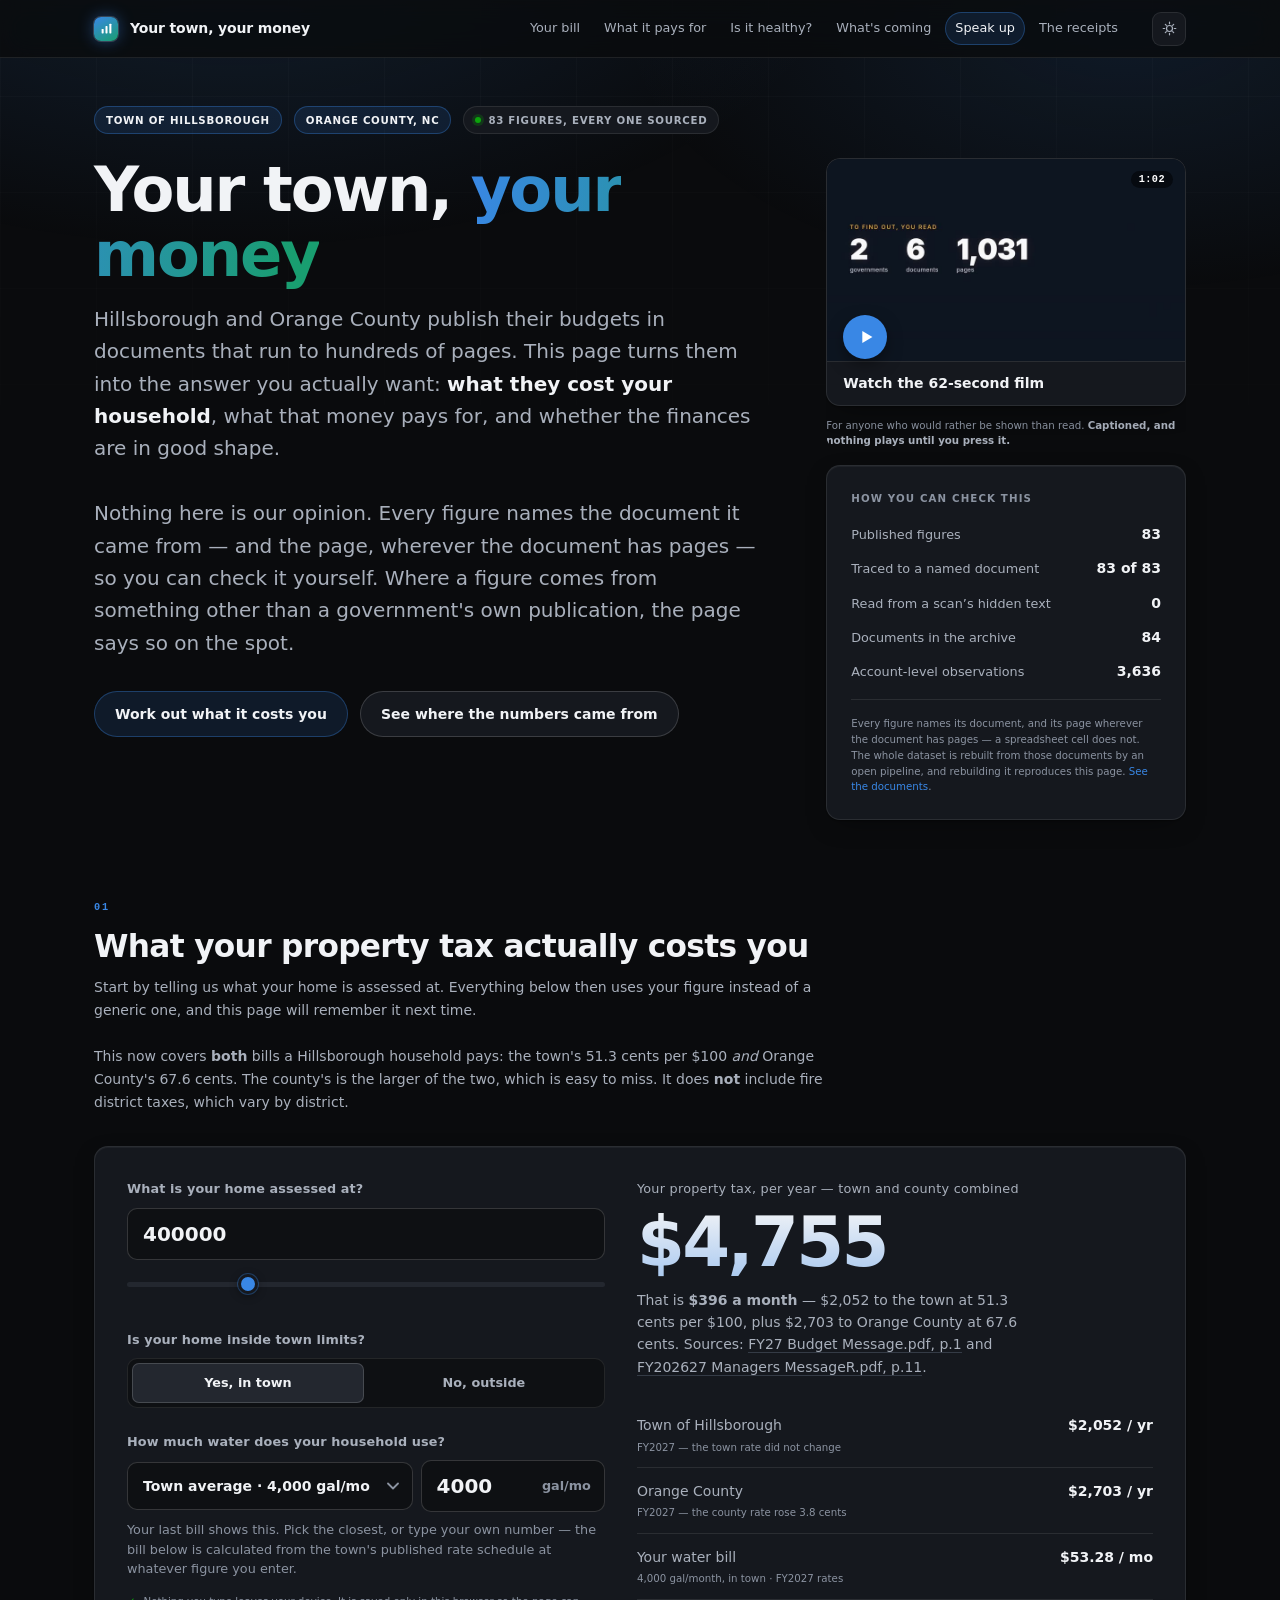
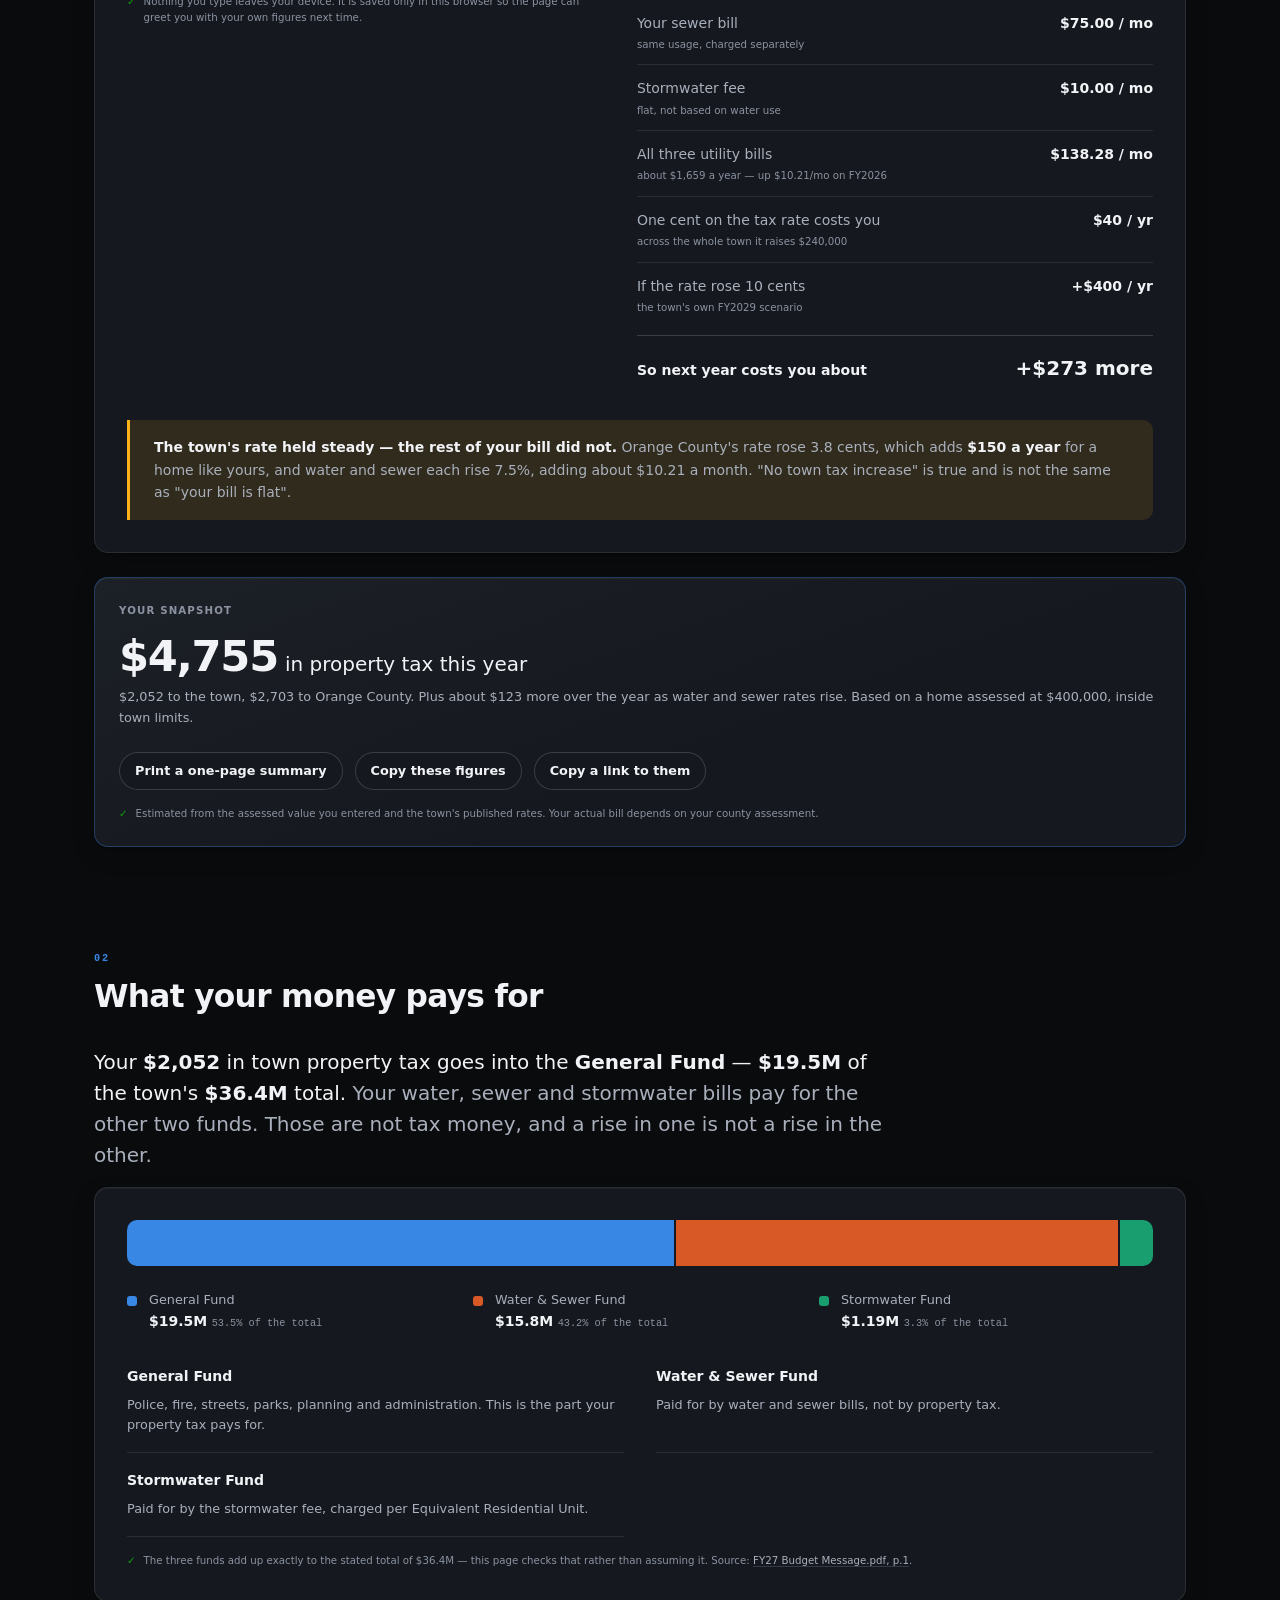
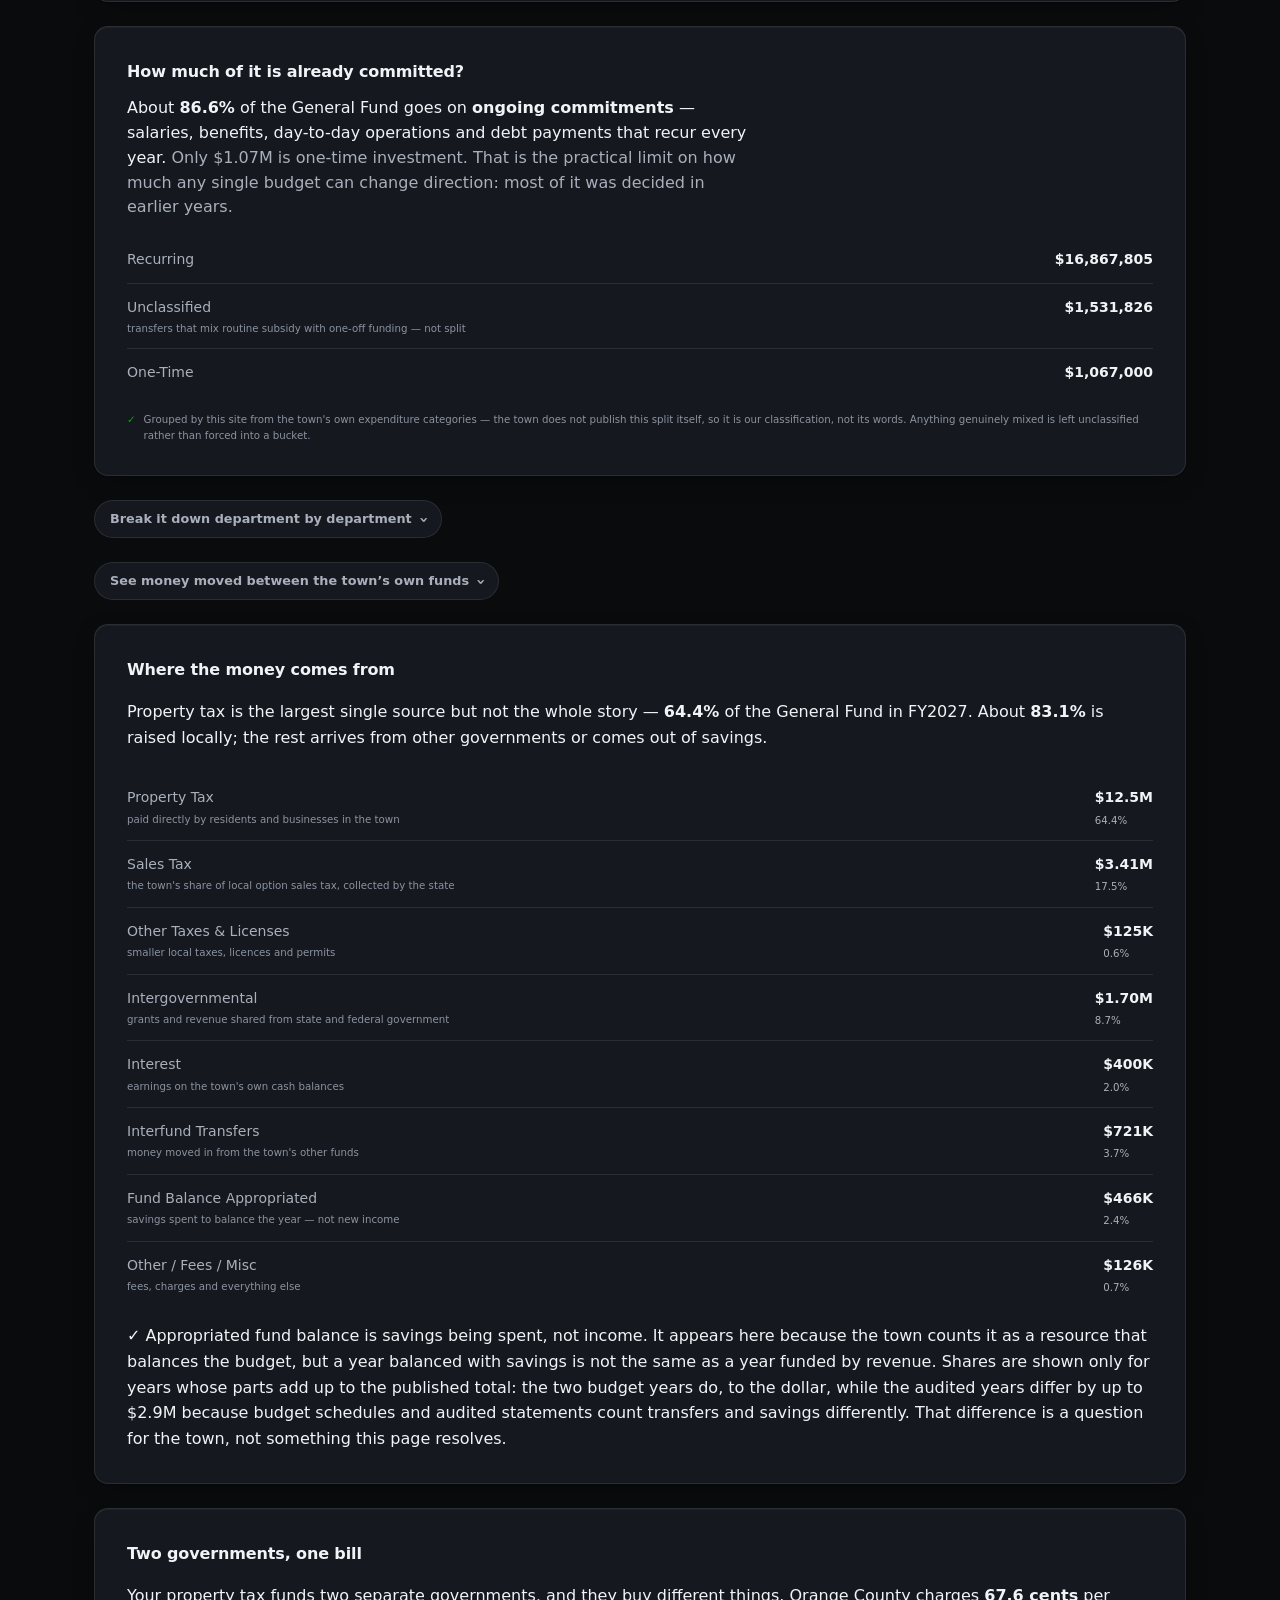
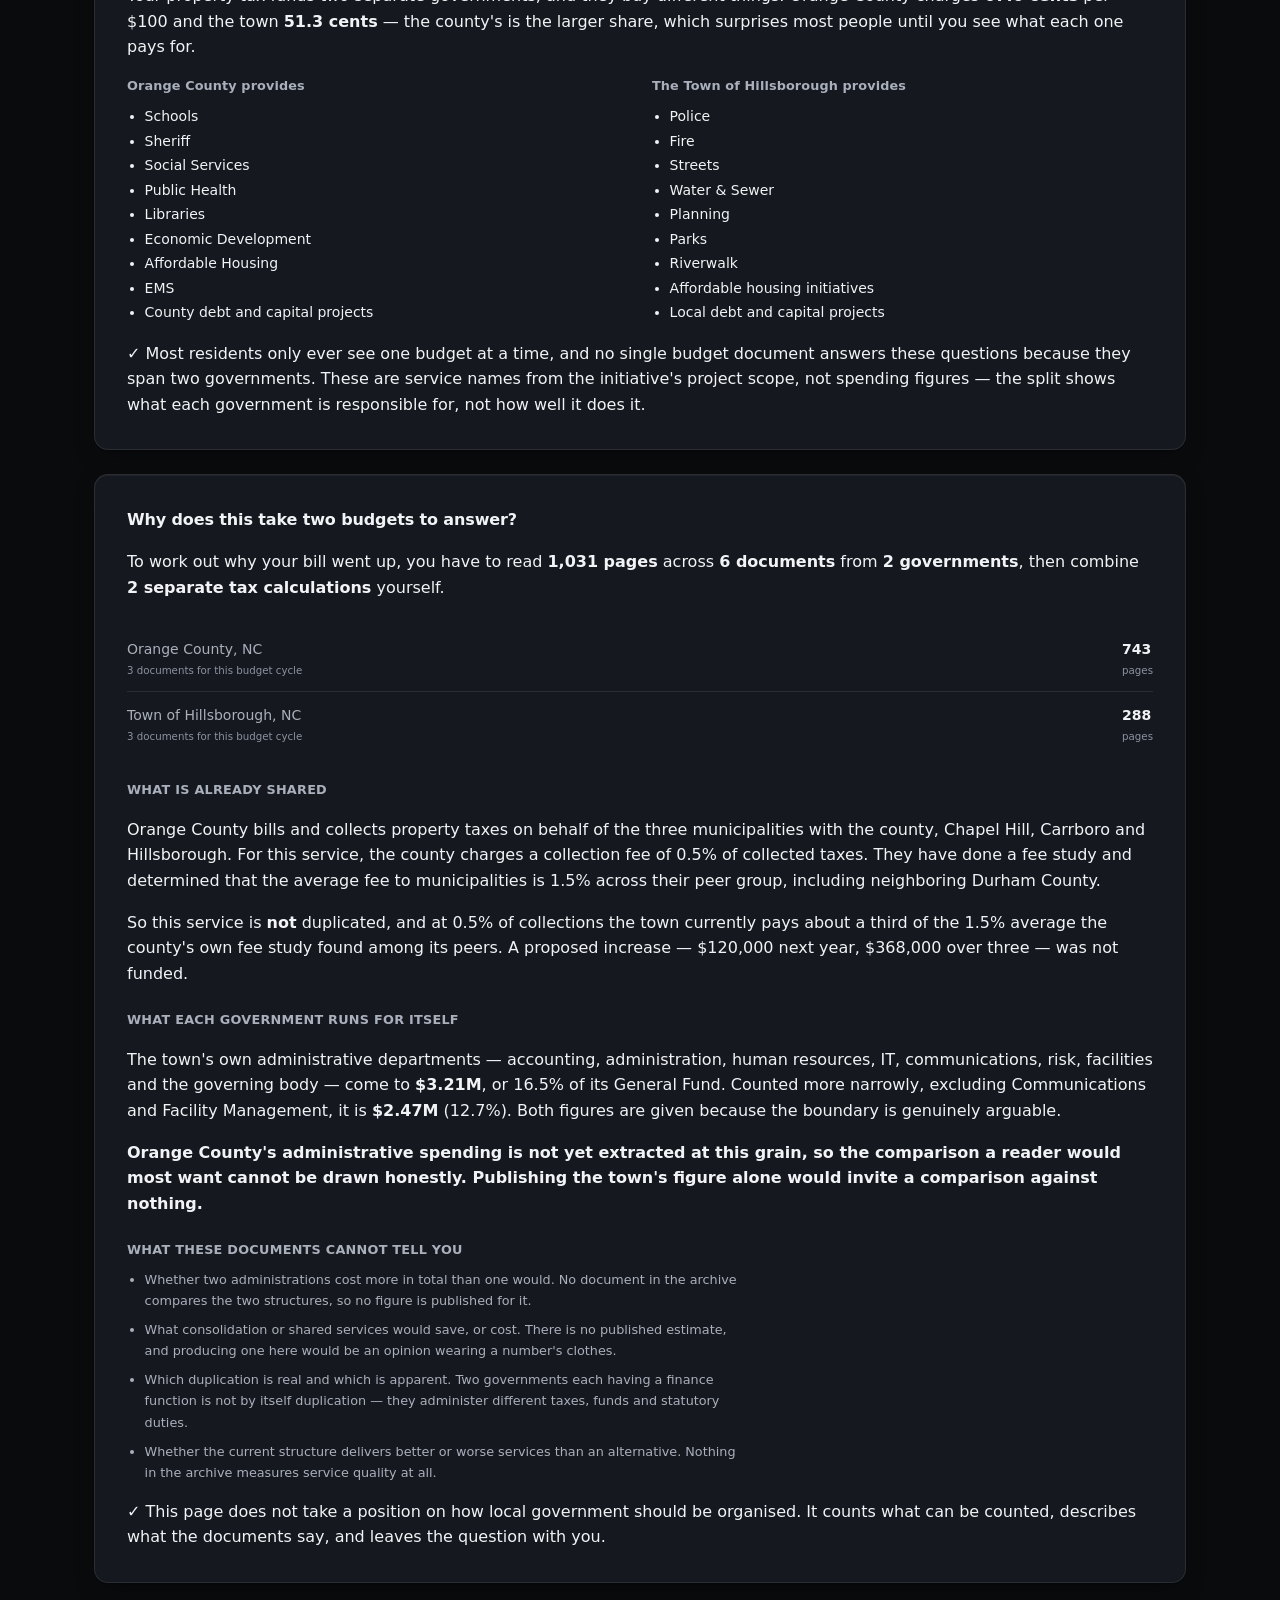
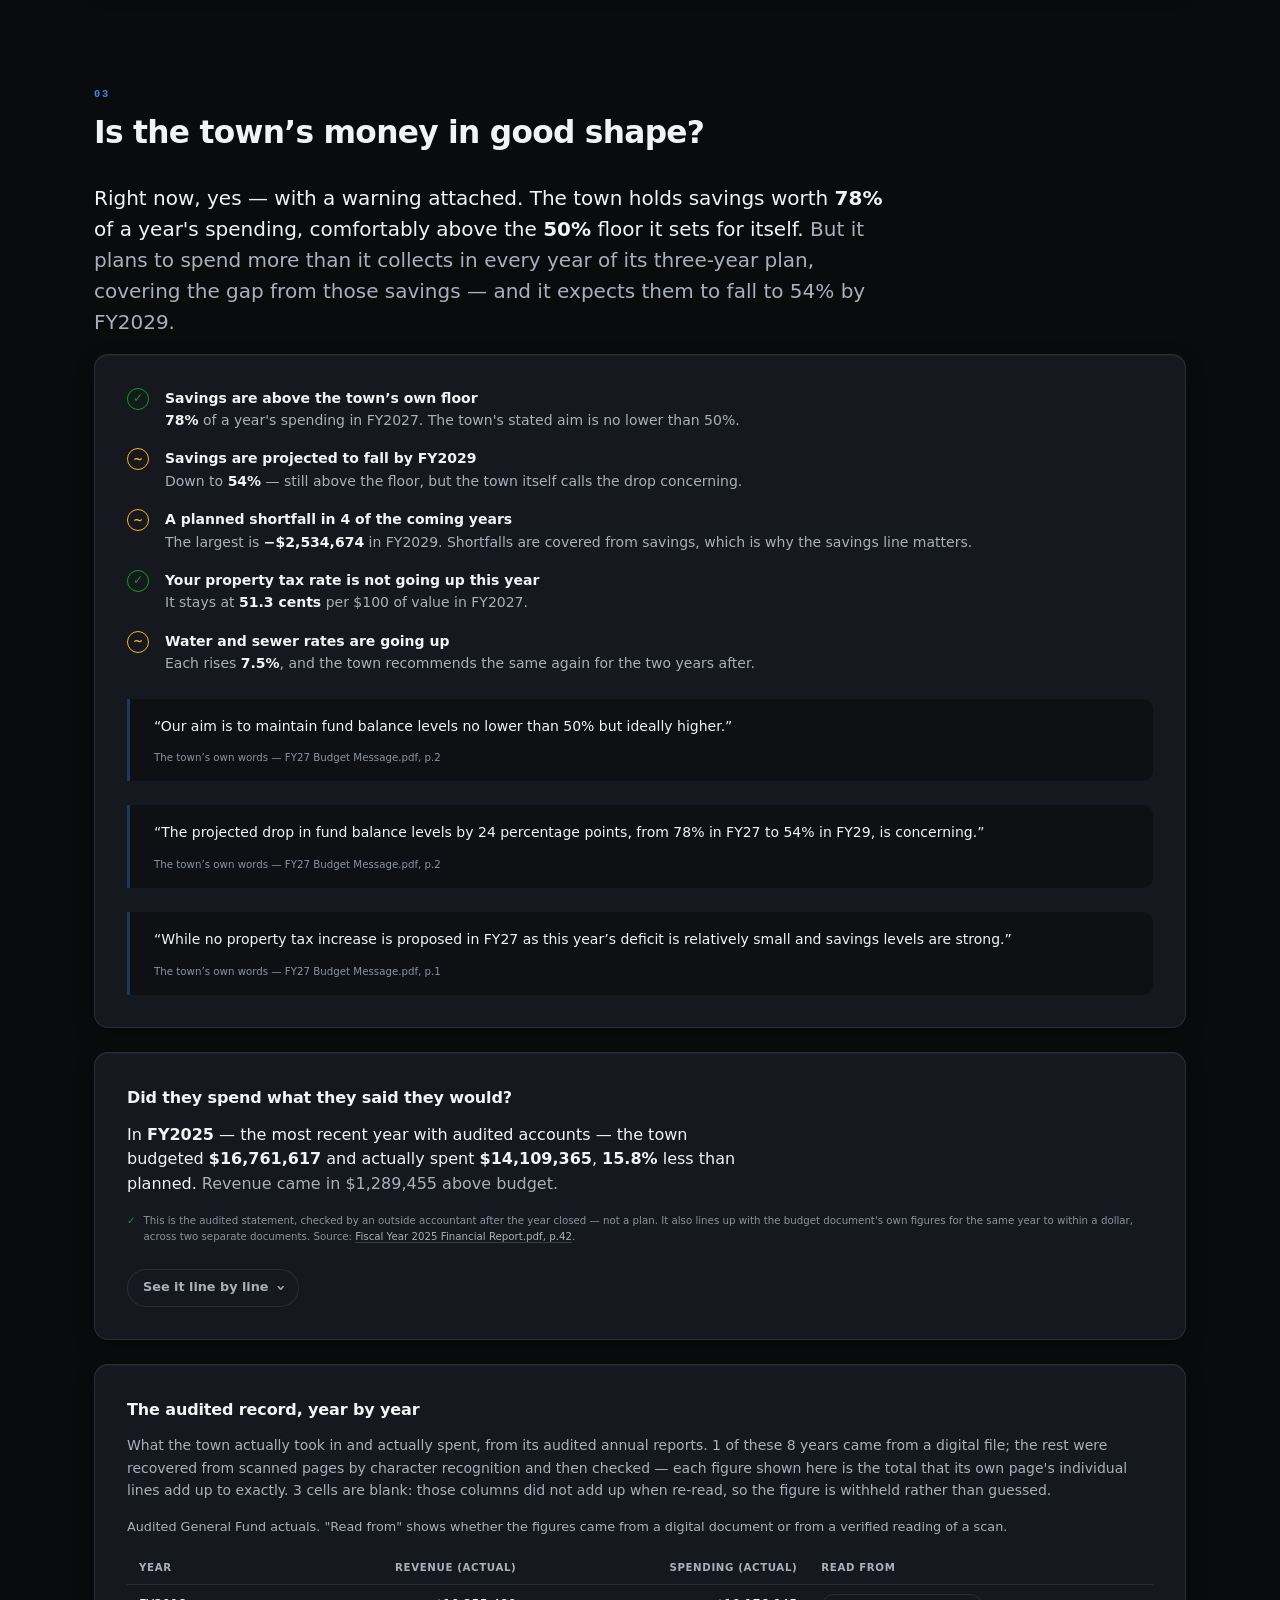
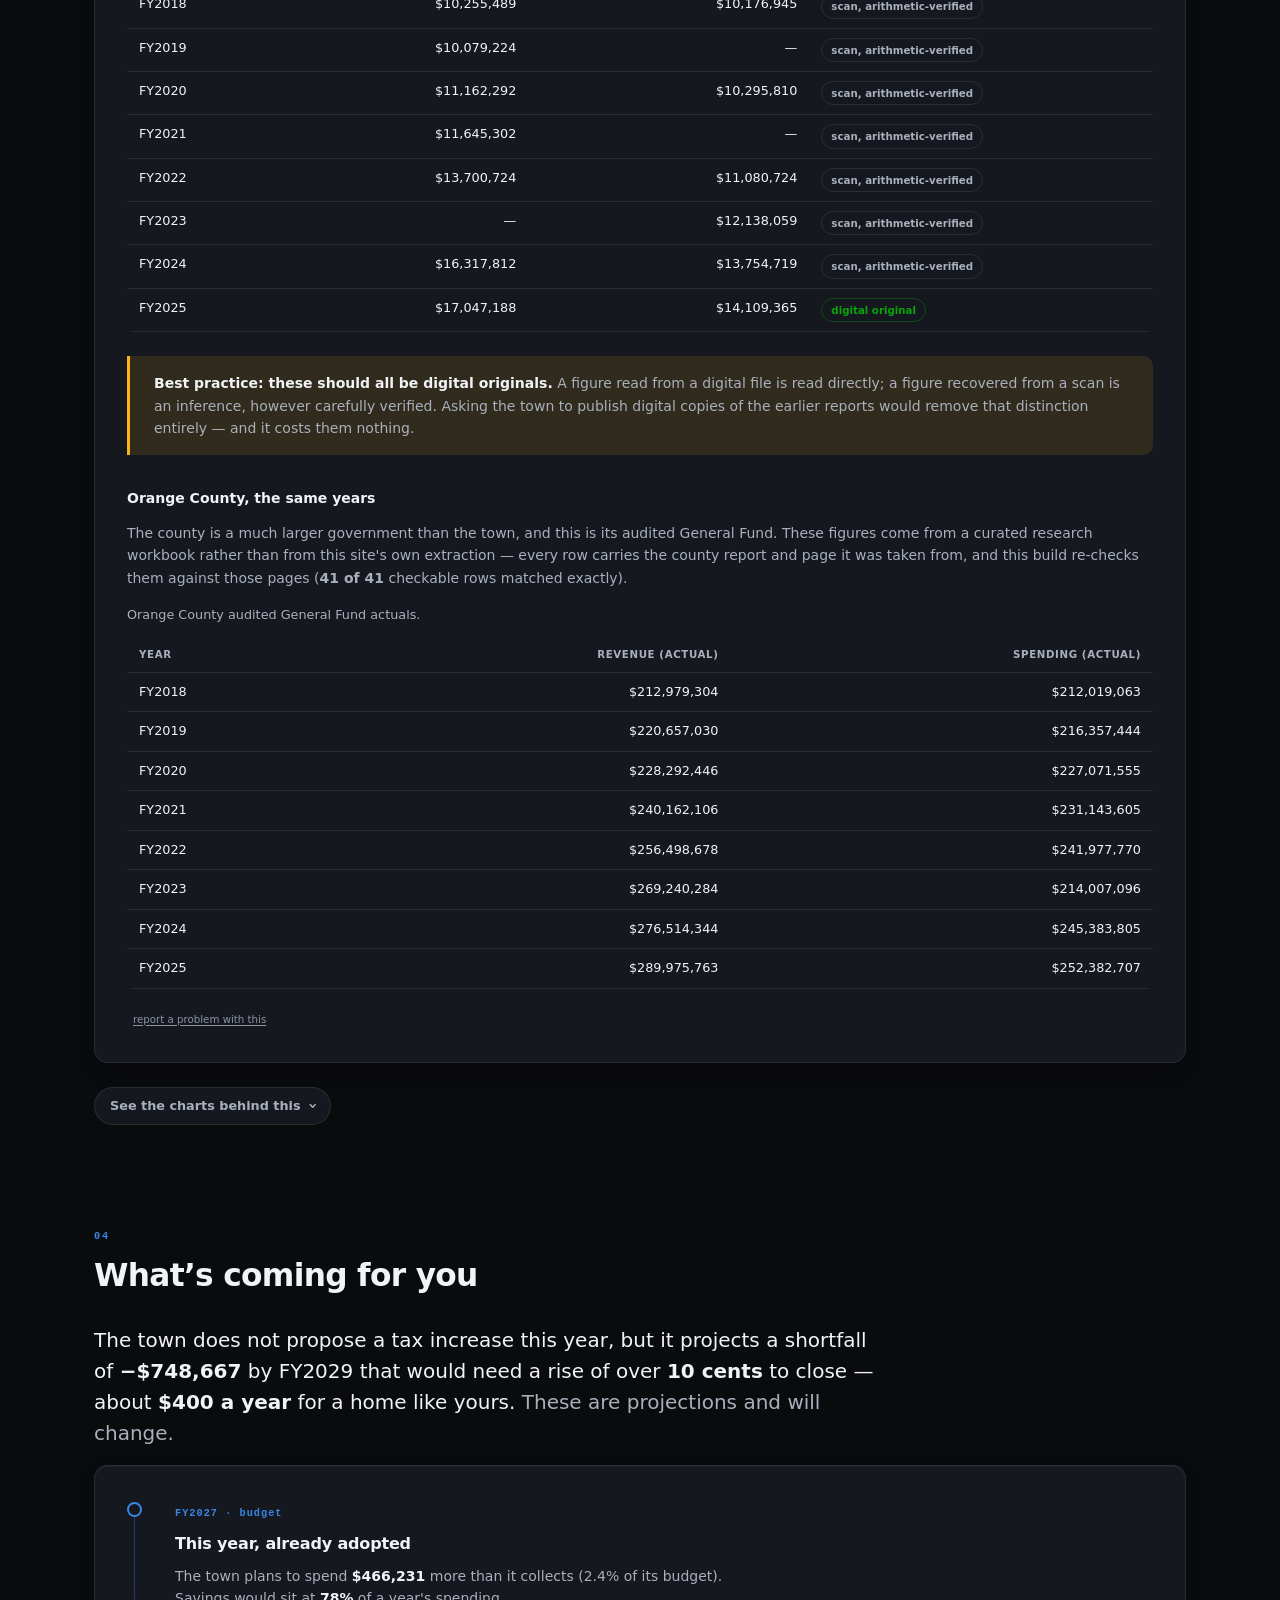
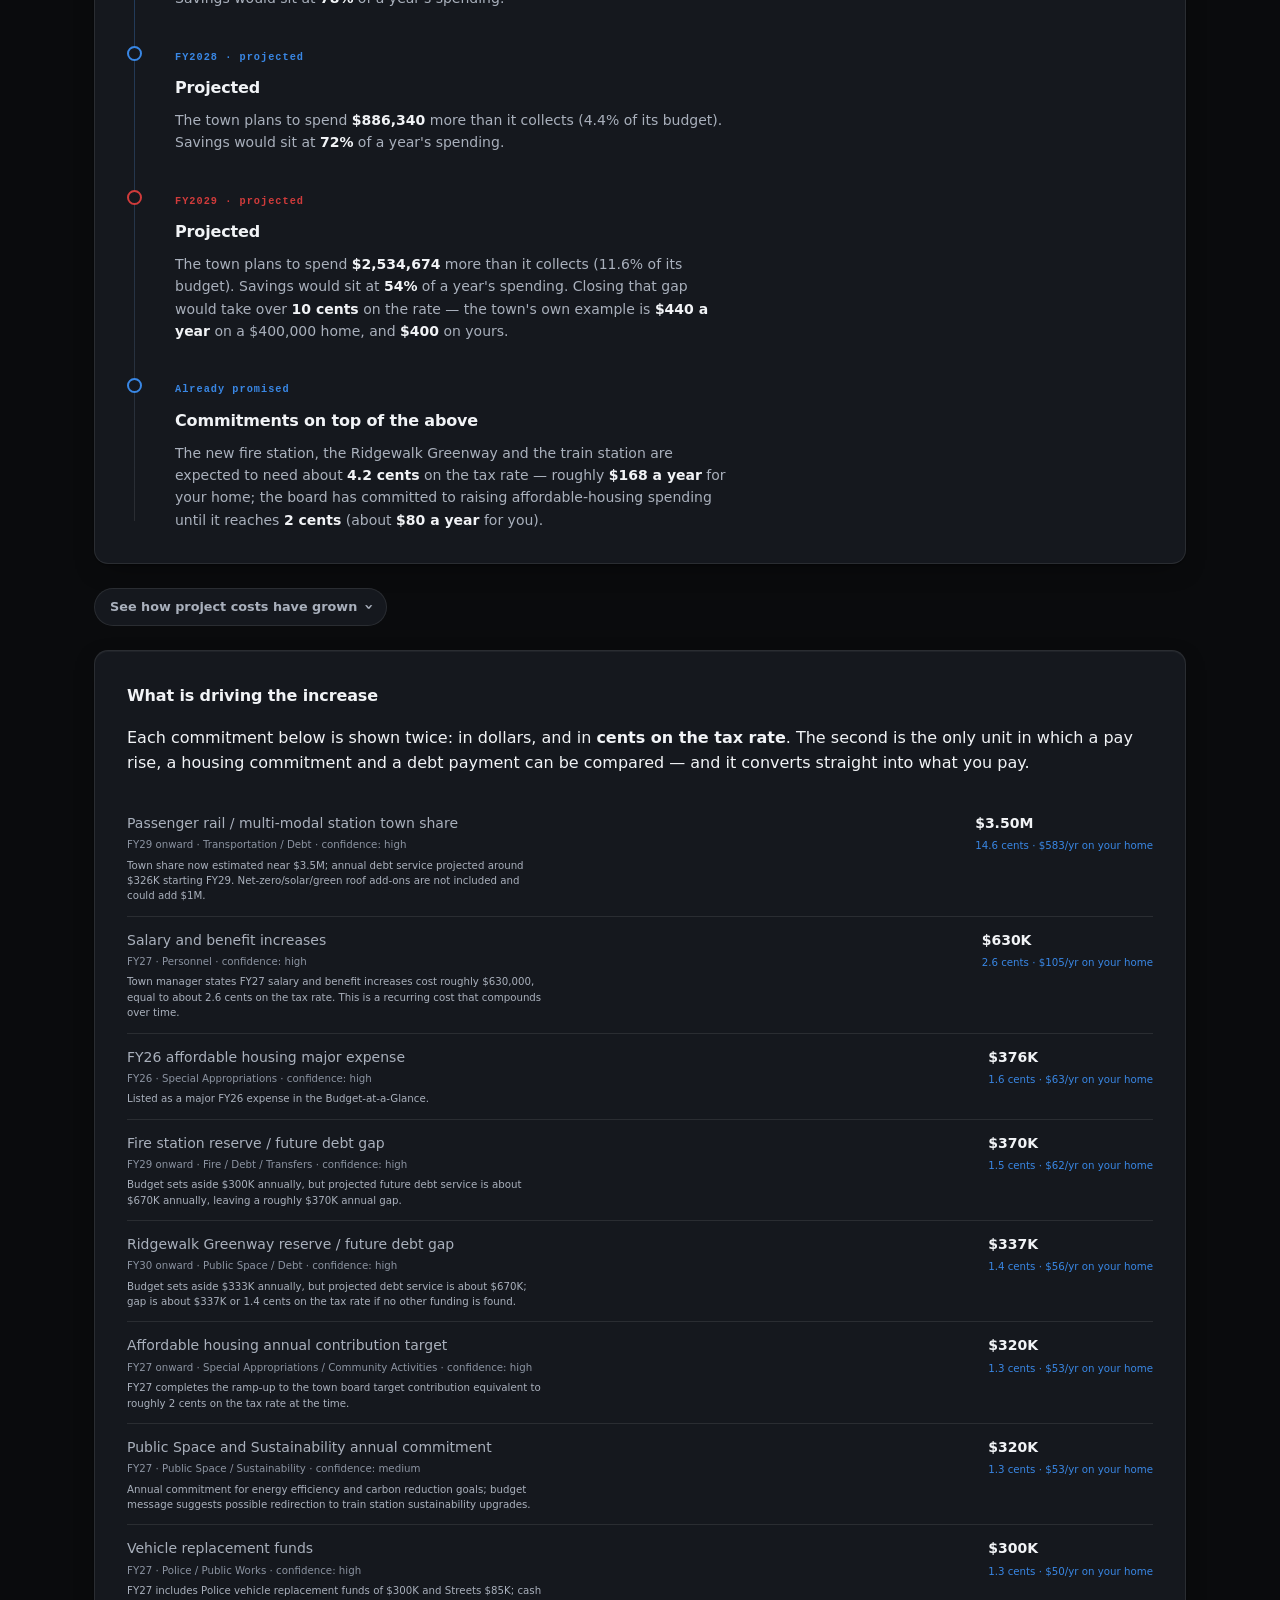
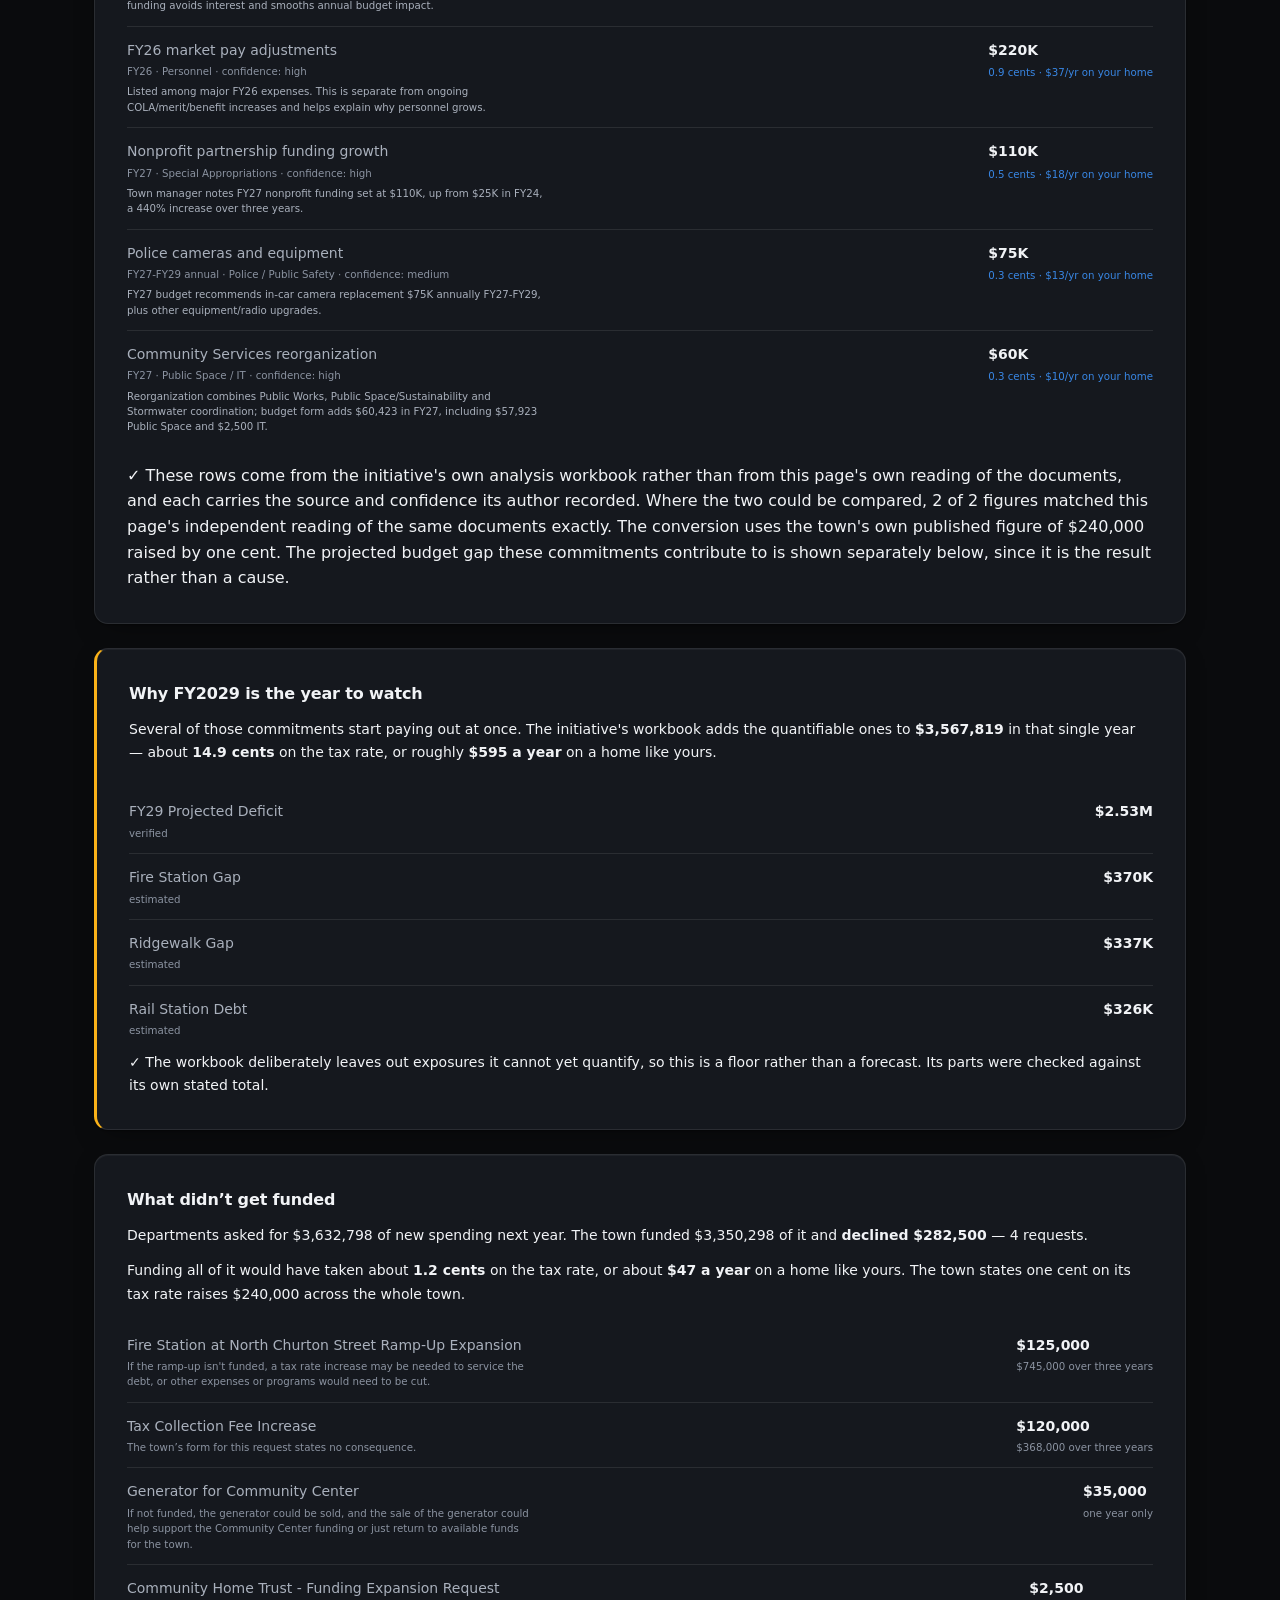
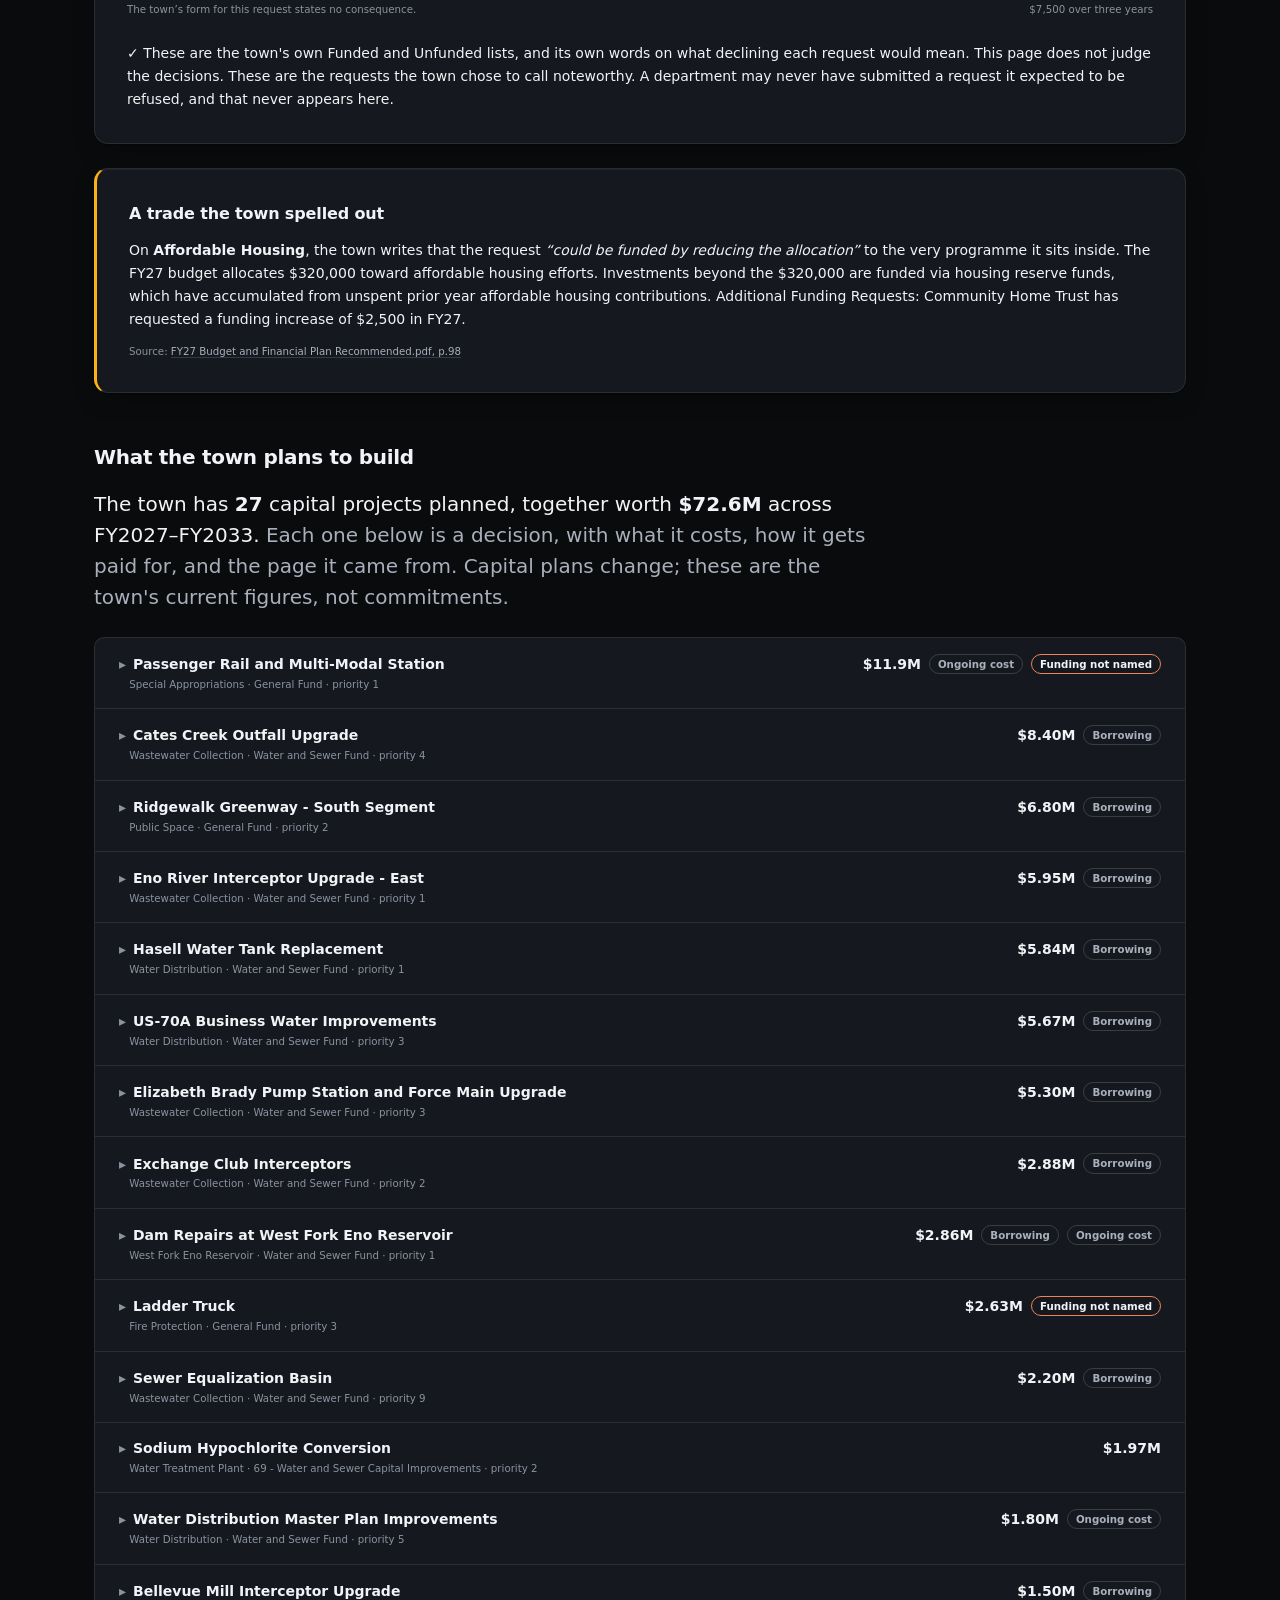
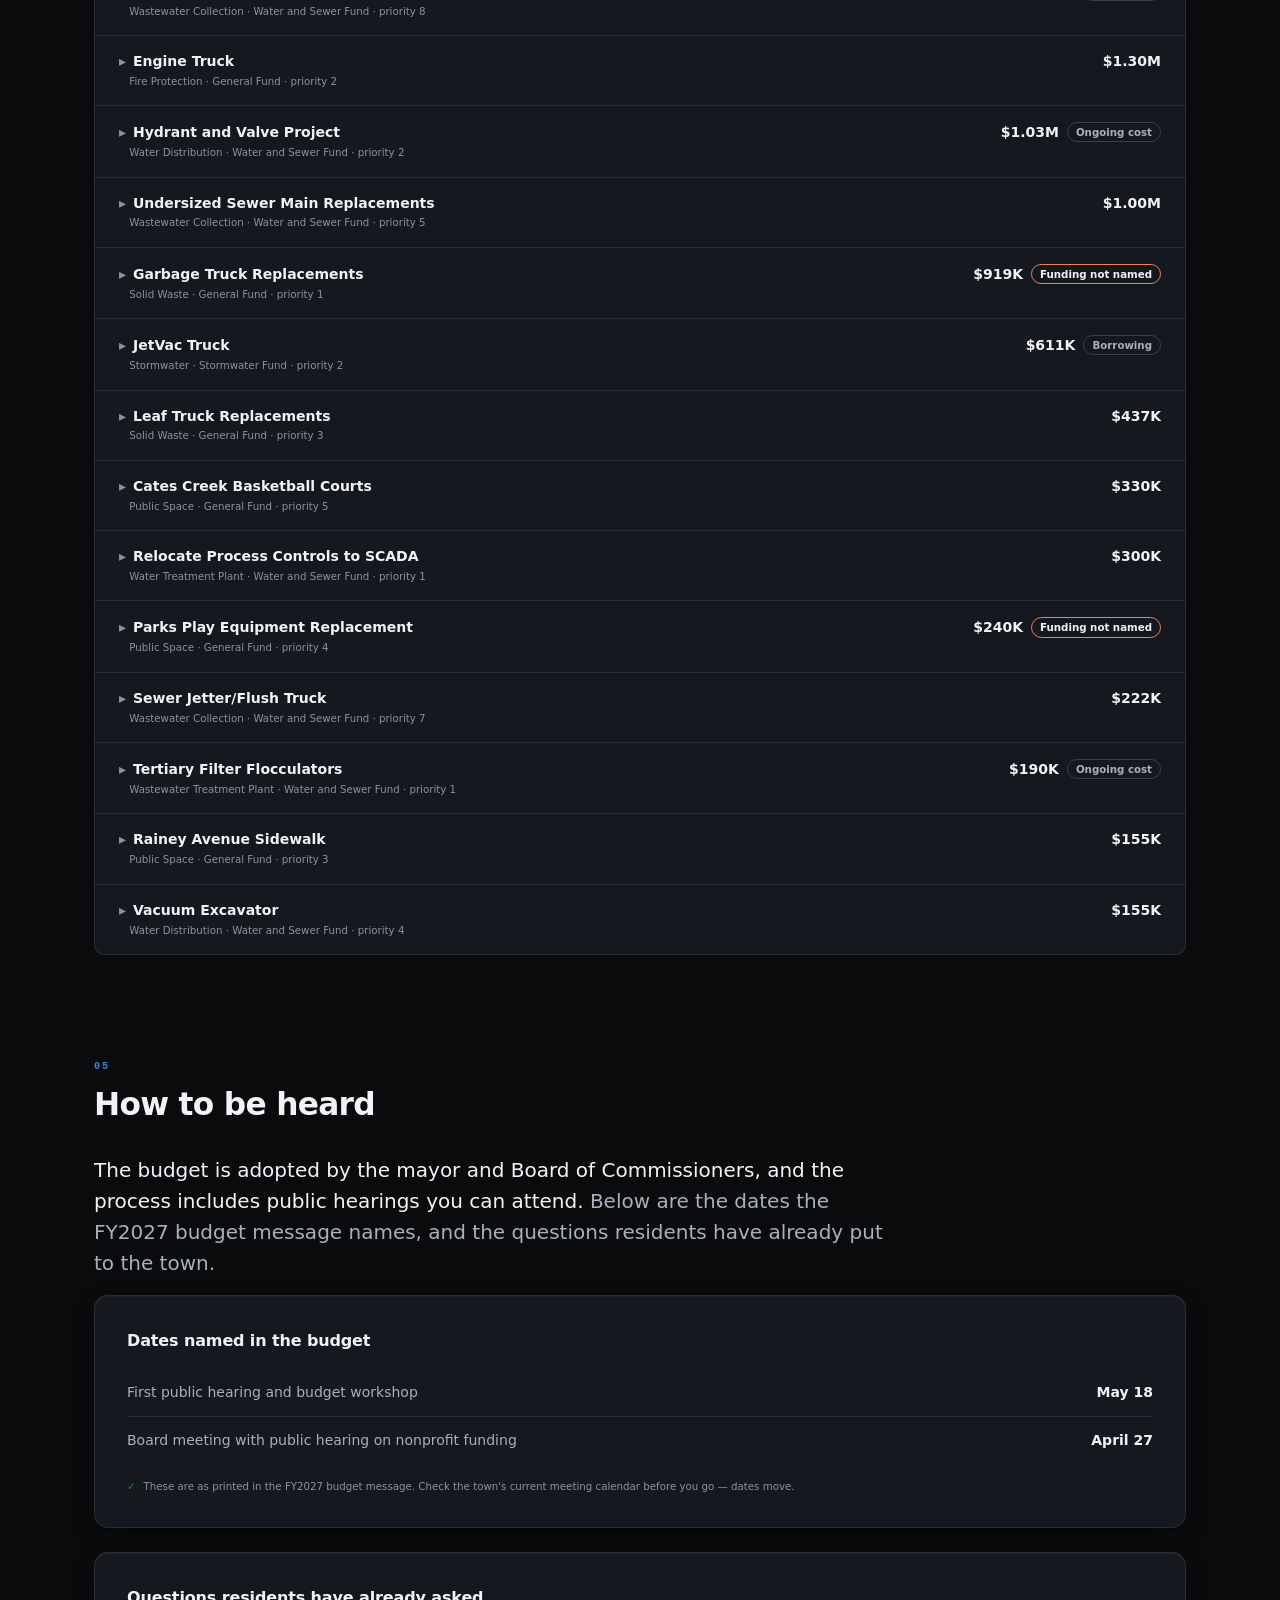
==== index.html @ dc359809 "Stop the site contradicting itself, and give a resident somewhere to go An audit of the live page fo" ====
<!doctype html>
<html lang="en" data-theme="dark">
<head>
<meta charset="utf-8">
<meta name="viewport" content="width=device-width, initial-scale=1">
<title>Your town, your money — Hillsborough, NC | MFAS</title>
<meta name="description" content="See what the Town of Hillsborough and Orange County cost your household, what that money pays for, and whether the finances are healthy — built from the governments' own published budget documents, with the document and page shown for every number.">
<meta name="color-scheme" content="dark light">
<link rel="icon" href="data:image/svg+xml,%3Csvg xmlns='http://www.w3.org/2000/svg' viewBox='0 0 32 32'%3E%3Crect width='32' height='32' rx='7' fill='%233987e5'/%3E%3Cg fill='%23fff'%3E%3Crect x='7' y='16' width='4' height='9' rx='1'/%3E%3Crect x='14' y='11' width='4' height='14' rx='1'/%3E%3Crect x='21' y='7' width='4' height='18' rx='1'/%3E%3C/g%3E%3C/svg%3E">
<link rel="stylesheet" href="assets/style.css">
<script>
  /* Apply the stored theme before first paint so there is no flash.
     Dark is the product's identity, so it is the default when nothing is stored. */
  try {
    var t = localStorage.getItem('hoa-theme');
    document.documentElement.setAttribute('data-theme', t === 'light' ? 'light' : 'dark');
  } catch (e) {}
</script>
</head>
<body>

<a class="skip" href="#main">Skip to content</a>

<nav class="nav" aria-label="Sections">
  <div class="nav-in">
    <a class="brand" href="#top">
      <span class="mark" aria-hidden="true">
        <svg viewBox="0 0 32 32" fill="#fff"><rect x="4" y="17" width="5" height="11" rx="1.5"/><rect x="13.5" y="10" width="5" height="18" rx="1.5"/><rect x="23" y="4" width="5" height="24" rx="1.5"/></svg>
      </span>
      <span class="label">Your town, your money</span>
    </a>
    <!-- On a phone the six links cannot fit, and they used to sit in a silent
         horizontal scroller showing two and a half of them. This button takes their
         place below 660px: it names the section you are currently in — useful on a
         page this long — and opens the full list. -->
    <button class="nav-toggle" id="navToggle" type="button"
            aria-expanded="false" aria-controls="navLinks">
      <span id="navHere">Sections</span>
      <svg viewBox="0 0 12 8" width="10" height="7" aria-hidden="true">
        <path d="M1 1.5 6 6.5l5-5" stroke="currentColor" stroke-width="1.8" fill="none"
              stroke-linecap="round" stroke-linejoin="round"/>
      </svg>
    </button>
    <ul class="nav-links" id="navLinks">
      <li><a href="#you">Your bill</a></li>
      <li><a href="#paysfor">What it pays for</a></li>
      <li><a href="#health">Is it healthy?</a></li>
      <li><a href="#coming">What's coming</a></li>
      <li><a href="#voice">Speak up</a></li>
      <li><a href="#receipts">The receipts</a></li>
    </ul>
    <button class="icon-btn" id="themeToggle" type="button"
            aria-label="Switch between dark and light theme" title="Switch theme">
      <svg viewBox="0 0 20 20" width="15" height="15" fill="none" stroke="currentColor"
           stroke-width="1.6" stroke-linecap="round" aria-hidden="true">
        <circle cx="10" cy="10" r="4"/>
        <path d="M10 1.6v2M10 16.4v2M1.6 10h2M16.4 10h2M4.4 4.4l1.4 1.4M14.2 14.2l1.4 1.4M15.6 4.4l-1.4 1.4M5.8 14.2l-1.4 1.4"/>
      </svg>
    </button>
  </div>
</nav>

<header class="masthead wrap" id="top">
  <div class="status-row">
    <span class="chip accent">Town of Hillsborough</span>
    <span class="chip accent">Orange County, NC</span>
    <span class="chip"><span class="dot" aria-hidden="true"></span><span id="chipCount">Verified figures</span></span>
  </div>
  <div class="masthead-grid">
    <div>
      <h1>Your town, <span class="accent">your money</span></h1>
      <p class="lede">
        Hillsborough and Orange County publish their budgets in documents that run to hundreds of
        pages. This page turns them into the answer you actually want:
        <strong>what they cost your household</strong>, what that money pays for, and whether the
        finances are in good shape.
        <br><br>
        Nothing here is our opinion. Every figure names the document it came from — and the page,
        wherever the document has pages — so you can check it yourself. Where a figure comes from
        something other than a government's own publication, the page says so on the spot.
      </p>
      <p class="cta-row">
        <a class="btn primary lg" href="#you">Work out what it costs you</a>
        <a class="btn lg" href="#receipts">See where the numbers came from</a>
      </p>
    </div>

    <!-- The offer, not the wall. Nothing loads until the reader asks: the card is a
         10 KB still, and the 4.5 MB film is only fetched on the press. -->
    <aside class="masthead-side">
      <div class="film" id="film">
        <button class="film-play" type="button" id="filmPlay">
          <img src="docs/media/mfas-commercial-card.jpg" alt="" width="800" height="450"
               decoding="async">
          <span class="film-btn" aria-hidden="true">
            <svg viewBox="0 0 24 24" width="22" height="22" aria-hidden="true">
              <path d="M8 5.5v13l11-6.5z" fill="currentColor"/>
            </svg>
          </span>
          <span class="film-dur" aria-hidden="true">1:02</span>
          <span class="film-label">Watch the 62-second film</span>
        </button>
        <p class="film-cap">For anyone who would rather be shown than read.
          <strong>Captioned, and nothing plays until you press it.</strong></p>
      </div>
      <div id="verifySlot"></div>
    </aside>
  </div>
</header>

<main class="wrap" id="main">
  <p class="loading" id="loading">Loading the town's published figures…</p>
</main>

<footer class="foot wrap">
  <h2>Who made this, and why you can check it</h2>
  <p>
    This page was built for the Orange County Efficiency &amp; Accountability Initiative by residents,
    not by the town. That is exactly why it shows its sources for everything: you should not have to
    take our word for a single number. The whole dataset is rebuilt from the town's documents by an
    open pipeline, and rebuilding it reproduces this page byte for byte.
  </p>
  <p class="caveat">
    <strong>What is still missing, and why.</strong> The audited annual reports for 2018 through
    2024 were published only as <em>scanned images</em>, and the text hidden inside a scan
    scrambles digits — a page that plainly reads <span class="mono">4,610,003</span> comes back as
    <span class="mono">460,100,3</span>. Nothing on this page is ever taken from that hidden text.
    FY2025 is different: it was also published as a proper digital file, so its audited figures are
    read straight from it with no character recognition involved at all.
    <br><br>
    For the earlier years the pages are read afresh from the image instead, and a recovered figure
    is published only where its column still adds up <em>exactly</em> to the total printed beside
    it on the same page. Where a column did not, the cell is left blank in the audited table rather
    than filled with a best guess. What remains out of reach is everything <em>below</em> those
    summary statements — the detail inside a decade of annual reports — and it will not appear here
    until each page proves itself the same way. We would rather show you less than show you
    something wrong.
  </p>
  <p style="font-size:14px;color:var(--text-secondary)">
    <strong>Found something wrong?</strong> This is a best-effort project by residents, and
    corrections are genuinely welcome — including from the town.
    <a href="https://github.com/oc-accountability/MFAS/issues/new?title=Possible%20error"
       target="_blank" rel="noopener">Report a problem</a> ·
    <a href="https://github.com/oc-accountability/MFAS/issues"
       target="_blank" rel="noopener">See what's been reported</a> ·
    <a href="https://github.com/oc-accountability/MFAS"
       target="_blank" rel="noopener">Read the code and data</a>
  </p>
  <p class="meta" id="footMeta"></p>
</footer>

<script src="assets/app.js"></script>
</body>
</html>
---- assets/style.css ----
/* ===========================================================================
   Hillsborough fiscal transparency — design system

   Dark-first by intent: this is the product's identity, not an OS mirror. A
   light theme is a first-class toggle (persisted), because some readers need it
   and because these pages get printed.

   Chart colours are the dataviz method's validated palette. BOTH modes were run
   through the validator against their own surface — dark against #15181e, light
   against #fcfcfb — because a light step is not a dark step flipped, and the light
   set failed contrast until it was re-picked. All six checks pass in both, across
   every pair, not just adjacent ones.

   One type scale (1.25 ratio). One spacing unit (4px grid). No ad-hoc values.
   No webfont, no CDN: the page must work offline and on GitHub Pages.
=========================================================================== */

:root {
  /* ---- type scale, 1.25 ratio ---- */
  --t-2xs: 0.64rem;
  --t-xs:  0.8rem;
  --t-sm:  0.875rem;
  --t-base: 1rem;
  --t-md:  1.25rem;
  --t-lg:  1.5625rem;
  --t-xl:  1.953rem;
  --t-2xl: 2.441rem;

  /* ---- spacing, 4px grid ---- */
  --s1: 4px;  --s2: 8px;  --s3: 12px; --s4: 16px;
  --s5: 24px; --s6: 32px; --s7: 48px; --s8: 64px; --s9: 96px;

  --r-sm: 6px; --r-md: 10px; --r-lg: 14px; --r-xl: 20px;
  --maxw: 1140px;
  --nav-h: 58px;

  --sans: system-ui, -apple-system, "Segoe UI", Roboto, Helvetica, Arial, sans-serif;
  --mono: ui-monospace, SFMono-Regular, "SF Mono", Menlo, Consolas, monospace;

  /* ---- DARK (default identity) ---- */
  color-scheme: dark;
  --page:        #0a0b0d;
  --page-2:      #0e1013;
  --surface-1:   #15181e;   /* chart surface — palette validated against this */
  --surface-2:   #1c2027;
  --surface-3:   #23272f;
  --hairline:       rgba(255, 255, 255, 0.09);
  --hairline-firm:  rgba(255, 255, 255, 0.16);
  --text-primary:   #f1f3f6;
  --text-secondary: #a9b0bc;
  --text-muted:     #8b93a1;
  --grid: #232831;
  --axis: #343b46;

  --series-1: #3987e5;
  --series-2: #d95926;
  --series-3: #199e70;
  --pos: #3987e5;
  --neg: #e66767;
  --mid: #383835;
  /* Dumbbell pair: one hue, two shades, light = earlier reading. Both must be
     legible at a 5.5px radius — the darkest ordinal step (#184f95) technically
     clears 2:1 but visually vanishes against this surface, which defeats a
     before/after chart. Stepping up to 200 keeps the ordinal direction and
     stays clearly visible. */
  --step-early: #9ec5f4;
  --step-late:  #3987e5;

  --good: #0ca30c;
  --warning: #fab219;
  --serious: #ec835a;
  --critical: #d03b3b;
  --success-text: #0ca30c;

  --accent: #3987e5;
  /* A chart mark needs 3:1 against its surface; TEXT needs 4.5:1, and the two
     requirements do not have to be met by the same blue. On this surface the mark
     blue already clears 4.89:1, so here they are the same colour — in the light
     theme they are not, and that is the whole reason this token exists. */
  --accent-text: #3987e5;
  --accent-soft: rgba(57, 135, 229, 0.13);
  --accent-line: rgba(57, 135, 229, 0.34);
  --glow: rgba(57, 135, 229, 0.16);
  --shadow: 0 1px 2px rgba(0,0,0,.4), 0 8px 28px -12px rgba(0,0,0,.6);
  --inset: inset 0 1px 0 rgba(255,255,255,.045);
}

:root[data-theme="light"] {
  color-scheme: light;
  --page:        #f6f6f4;
  --page-2:      #fbfbfa;
  --surface-1:   #fcfcfb;
  --surface-2:   #ffffff;
  --surface-3:   #f2f2ef;
  --hairline:       rgba(11, 11, 11, 0.10);
  --hairline-firm:  rgba(11, 11, 11, 0.18);
  --text-primary:   #0b0b0b;
  --text-secondary: #52514e;
  --text-muted:     #6f6e6a;
  --grid: #e1e0d9;
  --axis: #c3c2b7;

  /* Re-validated against THIS surface (#fcfcfb), not assumed from the dark set.
     The old light steps failed the contrast check: #1baf7a sat at 2.74:1, under the
     3:1 floor, and it is the colour of the smallest slice on the fund bar — the
     worst place to be faint. Darkening the green alone then broke protan
     separation from the orange, so both moved together. All six checks now pass
     across every pair; re-run before changing either:
       node scripts/validate_palette.js "#2a78d6,#d9541c,#0d8f66" \
            --mode light --surface "#fcfcfb" --pairs all   */
  --series-1: #2a78d6;
  --series-2: #d9541c;
  --series-3: #0d8f66;
  --pos: #2a78d6;
  --neg: #e34948;
  --mid: #f0efec;
  --step-early: #86b6ef;
  --step-late:  #2a78d6;
  --success-text: #006300;

  --accent: #2a78d6;
  /* The mark blue is 4.08:1 on this page — fine for a bar, a fail for text, and it
     was the colour of every link, every section number and the "of yours" figures
     in the spending explorer. This step is 5.25:1 on the page and 5.54:1 on a card. */
  --accent-text: #1f66bd;
  --accent-soft: rgba(42, 120, 214, 0.09);
  --accent-line: rgba(42, 120, 214, 0.28);
  --glow: rgba(42, 120, 214, 0.10);
  --shadow: 0 1px 2px rgba(0,0,0,.05), 0 8px 26px -14px rgba(0,0,0,.18);
  --inset: inset 0 1px 0 rgba(255,255,255,.7);
}

* { box-sizing: border-box; }

html { scroll-behavior: smooth; scroll-padding-top: calc(var(--nav-h) + var(--s5)); }

body {
  margin: 0;
  background: var(--page);
  color: var(--text-primary);
  font: var(--t-base)/1.6 var(--sans);
  -webkit-font-smoothing: antialiased;
  -webkit-text-size-adjust: 100%;
  overflow-x: hidden;
}

/* Ambient depth: one soft accent glow behind the masthead, and a very faint
   engineering grid. Both pure CSS, both non-interactive. */
body::before {
  content: "";
  position: fixed; inset: 0; z-index: -2; pointer-events: none;
  background:
    radial-gradient(900px 460px at 18% -8%, var(--glow), transparent 70%),
    radial-gradient(700px 380px at 88% 2%, var(--accent-soft), transparent 72%);
}
body::after {
  content: "";
  position: fixed; inset: 0; z-index: -1; pointer-events: none;
  opacity: .5;
  background-image:
    repeating-linear-gradient(to right, var(--hairline) 0 1px, transparent 1px 96px),
    repeating-linear-gradient(to bottom, var(--hairline) 0 1px, transparent 1px 96px);
  mask-image: linear-gradient(to bottom, rgba(0,0,0,.55), transparent 62%);
  -webkit-mask-image: linear-gradient(to bottom, rgba(0,0,0,.55), transparent 62%);
}

.wrap { max-width: var(--maxw); margin: 0 auto; padding: 0 var(--s5); }

a { color: var(--accent-text); text-decoration: none; }
a:hover { text-decoration: underline; text-underline-offset: 2px; }

:focus-visible {
  outline: 2px solid var(--accent);
  outline-offset: 2px;
  border-radius: var(--r-sm);
}

/* ============================== nav ============================== */
.nav {
  position: sticky; top: 0; z-index: 30;
  height: var(--nav-h);
  background: color-mix(in srgb, var(--page) 82%, transparent);
  backdrop-filter: saturate(160%) blur(14px);
  -webkit-backdrop-filter: saturate(160%) blur(14px);
  border-bottom: 1px solid var(--hairline);
}
.nav-in {
  max-width: var(--maxw); margin: 0 auto; padding: 0 var(--s5);
  height: 100%; display: flex; align-items: center; gap: var(--s5);
}
.brand {
  display: flex; align-items: center; gap: var(--s3);
  font-weight: 640; font-size: var(--t-sm); letter-spacing: -0.01em;
  color: var(--text-primary); white-space: nowrap;
}
.brand:hover { text-decoration: none; }
.brand .mark {
  width: 24px; height: 24px; border-radius: 7px; flex: none;
  background: linear-gradient(150deg, var(--series-1), var(--series-3));
  display: grid; place-items: center;
  box-shadow: 0 0 0 1px var(--hairline-firm), 0 0 18px -4px var(--accent);
}
.brand .mark svg { width: 13px; height: 13px; display: block; }
/* On a phone the wordmark would crowd the section links down to one clipped
   item; the mark alone still identifies the page. */
@media (max-width: 660px) { .brand .label { display: none; } }

.nav-links {
  display: flex; gap: var(--s1); margin: 0 0 0 auto; padding: 0; list-style: none;
  overflow-x: auto; scrollbar-width: none;
}
.nav-links::-webkit-scrollbar { display: none; }
.nav-links a {
  display: block; padding: 6px 10px; border-radius: 999px;
  font-size: var(--t-xs); color: var(--text-secondary); white-space: nowrap;
  transition: color .14s, background .14s;
}

/* The phone menu. Hidden entirely on wide screens, where the row of links fits. */
.nav-toggle { display: none; }
@media (max-width: 660px) {
  .nav-toggle {
    display: inline-flex; align-items: center; gap: var(--s2);
    margin-left: auto; min-height: 34px; max-width: 62vw; padding: 6px 12px;
    background: var(--surface-1); color: var(--text-primary);
    border: 1px solid var(--hairline); border-radius: 999px;
    font: 600 var(--t-xs)/1.3 var(--sans); cursor: pointer;
  }
  .nav-toggle span {
    overflow: hidden; text-overflow: ellipsis; white-space: nowrap;
  }
  .nav-toggle svg { flex: none; transition: transform .16s; }
  .nav-toggle[aria-expanded="true"] svg { transform: rotate(180deg); }
  .nav-links {
    position: absolute; left: var(--s3); right: var(--s3); top: calc(var(--nav-h) - 4px);
    display: none; margin: 0; padding: var(--s2);
    background: var(--surface-2); border: 1px solid var(--hairline-firm);
    border-radius: var(--r-md); box-shadow: 0 18px 40px -12px rgba(0,0,0,.55);
    overflow: visible;
  }
  .nav-links.open { display: block; }
  .nav-links li + li { border-top: 1px solid var(--hairline); }
  .nav-links a {
    padding: 12px; border-radius: var(--r-sm); font-size: var(--t-sm);
    white-space: normal; color: var(--text-primary);
  }
  .nav-links a[aria-current="true"]::after { content: " ·  you are here"; color: var(--accent-text); }
}
.nav-links a:hover { color: var(--text-primary); background: var(--surface-2); text-decoration: none; }
.nav-links a[aria-current="true"] {
  color: var(--text-primary); background: var(--accent-soft);
  box-shadow: inset 0 0 0 1px var(--accent-line);
}

.icon-btn {
  flex: none; width: 34px; height: 34px; display: grid; place-items: center;
  background: var(--surface-1); color: var(--text-secondary);
  border: 1px solid var(--hairline); border-radius: 9px;
  cursor: pointer; font-size: 14px; line-height: 1;
  transition: color .14s, border-color .14s;
}
.icon-btn:hover { color: var(--text-primary); border-color: var(--hairline-firm); }

/* ============================== masthead ============================== */
/* padding-BLOCK only: these elements also carry .wrap, whose horizontal padding
   is what keeps content off the screen edge. A `padding` shorthand here would
   silently zero it out and the page would bleed to the edge on mobile. */
.masthead { padding-block: var(--s7) var(--s5); }
.masthead-grid { display: grid; gap: var(--s6); grid-template-columns: 1fr; align-items: start; }
@media (min-width: 940px) {
  .masthead-grid { grid-template-columns: minmax(0, 1.3fr) minmax(300px, 0.7fr); gap: var(--s8); }
}
.masthead-side { display: grid; gap: var(--s4); align-content: start; }
.cta-row { display: flex; flex-wrap: wrap; gap: var(--s3); margin: var(--s6) 0 0; }
.btn.lg { min-height: 46px; padding: 12px 20px; font-size: var(--t-sm); }

/* ---- the film, offered rather than imposed ----
   A still and a play control, not a <video> element: the poster is 10 KB and the
   film is 4.5 MB, so a reader who does not want it never pays for it, and one on a
   slow connection is not left staring at a stalled player. */
.film { border-radius: var(--r-lg); overflow: hidden; }
.film-play {
  display: block; position: relative; width: 100%; padding: 0; cursor: pointer;
  background: var(--surface-1); border: 1px solid var(--hairline);
  border-radius: var(--r-lg); overflow: hidden; color: var(--text-primary);
  font: inherit; text-align: left; box-shadow: var(--shadow);
  transition: border-color .16s;
}
.film-play:hover, .film-play:focus-visible { border-color: var(--accent-line); }
.film-play img { display: block; width: 100%; height: auto; }
.film-btn {
  position: absolute; left: var(--s4); bottom: 46px;
  width: 44px; height: 44px; border-radius: 50%; display: grid; place-items: center;
  background: var(--accent); color: #fff;
  box-shadow: 0 6px 20px -6px rgba(0,0,0,.8);
  transition: transform .16s;
}
.film-play:hover .film-btn { transform: scale(1.06); }
.film-btn svg { margin-left: 2px; }
.film-dur {
  position: absolute; right: var(--s3); top: var(--s3);
  padding: 3px 8px; border-radius: 999px;
  background: rgba(4, 6, 10, .72); color: #fff;
  font: 600 var(--t-2xs)/1 var(--mono); letter-spacing: .04em;
}
.film-label {
  display: block; padding: var(--s3) var(--s4);
  font: 640 var(--t-sm)/1.35 var(--sans);
  border-top: 1px solid var(--hairline);
}
.film-cap { margin: var(--s3) 0 0; font-size: var(--t-2xs); color: var(--text-muted); line-height: 1.55; }
.film-cap strong { color: var(--text-secondary); }
.film video { display: block; width: 100%; height: auto; border-radius: var(--r-lg);
              background: #000; border: 1px solid var(--hairline); }
.film-alt { margin: var(--s3) 0 0; font-size: var(--t-2xs); color: var(--text-muted); }
/* Credibility card — the site's whole thesis is that it can be checked, so the
   masthead states how, instead of leaving the column empty. */
.verify {
  background: var(--surface-1); border: 1px solid var(--hairline);
  border-radius: var(--r-lg); padding: var(--s5);
  box-shadow: var(--shadow), var(--inset);
}
.verify h2 {
  margin: 0 0 var(--s4); font-size: var(--t-2xs); font-weight: 640;
  letter-spacing: .11em; text-transform: uppercase; color: var(--text-muted);
}
.verify dl { margin: 0; display: grid; gap: var(--s3); }
.verify .vr { display: flex; justify-content: space-between; gap: var(--s4); align-items: baseline; }
.verify dt { font-size: var(--t-xs); color: var(--text-secondary); }
.verify dd {
  margin: 0; font-size: var(--t-sm); font-weight: 650;
  font-variant-numeric: tabular-nums; white-space: nowrap;
}
.verify dd.warn { color: var(--warning); }
.verify .foot-note {
  margin: var(--s4) 0 0; padding-top: var(--s4); border-top: 1px solid var(--hairline);
  font-size: var(--t-2xs); color: var(--text-muted); line-height: 1.55;
}
.status-row {
  display: flex; flex-wrap: wrap; gap: var(--s2) var(--s3);
  align-items: center; margin-bottom: var(--s5);
}
.chip {
  display: inline-flex; align-items: center; gap: 7px;
  padding: 5px 11px; border-radius: 999px;
  background: var(--surface-1); border: 1px solid var(--hairline);
  font-size: var(--t-2xs); letter-spacing: .07em; text-transform: uppercase;
  font-weight: 600; color: var(--text-secondary);
}
.chip .dot {
  width: 6px; height: 6px; border-radius: 50%; background: var(--good);
  box-shadow: 0 0 0 3px color-mix(in srgb, var(--good) 22%, transparent);
}
.chip.accent { border-color: var(--accent-line); color: var(--text-primary); background: var(--accent-soft); }

h1 {
  margin: 0 0 var(--s4);
  font-size: clamp(2.1rem, 6.2vw, 3.9rem);
  line-height: 1.03; letter-spacing: -0.033em; font-weight: 660;
  max-width: 20ch;
}
h1 .accent {
  background: linear-gradient(96deg, var(--series-1), var(--series-3) 92%);
  -webkit-background-clip: text; background-clip: text;
  -webkit-text-fill-color: transparent; color: transparent;
}
.lede {
  margin: 0; max-width: 64ch;
  font-size: clamp(var(--t-base), 2.1vw, var(--t-md));
  line-height: 1.62; color: var(--text-secondary);
}
.lede strong { color: var(--text-primary); font-weight: 600; }

/* ============================== sections ============================== */
section { margin: var(--s8) 0; scroll-margin-top: calc(var(--nav-h) + var(--s5)); }
@media (min-width: 940px) { section { margin: var(--s9) 0; } }
section:first-child { margin-top: var(--s7); }
.sec-head { margin-bottom: var(--s6); max-width: 74ch; }
.sec-num {
  display: inline-block; font-family: var(--mono); font-size: var(--t-2xs);
  letter-spacing: .18em; color: var(--accent-text); margin-bottom: var(--s3);
  font-weight: 600;
}
.sec-num:hover { text-decoration: none; }
.sec-num span { opacity: 0; margin-left: .5em; transition: opacity .14s; }
.sec-num:hover span, .sec-num:focus-visible span { opacity: 1; }
.sec-head h2 { clear: both; }
.sec-head h2 {
  margin: 0 0 var(--s3); font-size: clamp(var(--t-lg), 3.6vw, var(--t-xl));
  letter-spacing: -0.022em; line-height: 1.16; font-weight: 640;
}
.sec-head p { margin: 0; color: var(--text-secondary); font-size: var(--t-sm); line-height: 1.65; }
.sec-head p + p { margin-top: var(--s3); }

.panel {
  background: var(--surface-1);
  border: 1px solid var(--hairline);
  border-radius: var(--r-lg);
  box-shadow: var(--shadow), var(--inset);
}
.panel-pad { padding: var(--s5); }
@media (min-width: 760px) { .panel-pad { padding: var(--s6); } }

/* .card is .panel for the blocks that were appended to sections later — revenue,
   the two-governments split, the structural question, the drivers, the tradeoffs.
   They had no base rule at all, so they rendered as loose text on the page
   background between two panels, which reads as content that fell out of the panel
   above rather than as its own answer. */
.card {
  margin-top: var(--s5);
  background: var(--surface-1);
  border: 1px solid var(--hairline);
  border-radius: var(--r-lg);
  box-shadow: var(--shadow), var(--inset);
  padding: var(--s5);
}
@media (min-width: 760px) { .card { padding: var(--s6); } }

/* One rule for every block heading, replacing the identical inline style that had
   been pasted into eight panels. A heading that only exists inline is a heading
   that drifts. */
.block-title, .card > h3 {
  margin: 0 0 var(--s3); font-size: var(--t-base); font-weight: 640;
  letter-spacing: -0.008em; color: var(--text-primary);
}
.card > p:last-child, .card > ul:last-child { margin-bottom: 0; }

/* A heading for a block that owns the full section width rather than a card —
   the capital-project list, which carries its own container. */
.sub-head {
  margin: var(--s7) 0 var(--s4); font-size: var(--t-md); font-weight: 640;
  letter-spacing: -0.015em;
}

.grid2 { display: grid; gap: var(--s4); grid-template-columns: 1fr; }
@media (min-width: 900px) { .grid2 { grid-template-columns: 1fr 1fr; } }

/* ============================== calculator ============================== */
.calc { display: grid; gap: var(--s6); grid-template-columns: 1fr; }
@media (min-width: 880px) { .calc { grid-template-columns: 1fr 1.08fr; align-items: start; } }

.field-label {
  display: block; font-size: var(--t-xs); font-weight: 600;
  color: var(--text-secondary); margin-bottom: var(--s2);
  letter-spacing: .01em;
}
.field + .field { margin-top: var(--s5); }

input[type="number"] {
  width: 100%; font: 600 var(--t-md)/1.2 var(--sans); color: var(--text-primary);
  background: var(--page-2); border: 1px solid var(--hairline-firm);
  border-radius: var(--r-md); padding: 13px 15px; min-height: 48px;
  font-variant-numeric: tabular-nums;
  transition: border-color .14s, box-shadow .14s;
}
input[type="number"]:focus {
  border-color: var(--accent); box-shadow: 0 0 0 3px var(--accent-soft); outline: none;
}
input[type="range"] {
  width: 100%; margin: var(--s3) 0 0; height: 26px;
  background: transparent; -webkit-appearance: none; appearance: none; cursor: pointer;
}
input[type="range"]::-webkit-slider-runnable-track {
  height: 5px; border-radius: 999px; background: var(--surface-3);
}
input[type="range"]::-webkit-slider-thumb {
  -webkit-appearance: none; width: 20px; height: 20px; border-radius: 50%;
  background: var(--accent); border: 3px solid var(--surface-1);
  box-shadow: 0 0 0 1px var(--accent-line), 0 2px 8px rgba(0,0,0,.4); margin-top: -8px;
}
input[type="range"]::-moz-range-track { height: 5px; border-radius: 999px; background: var(--surface-3); }
input[type="range"]::-moz-range-thumb {
  width: 16px; height: 16px; border-radius: 50%; background: var(--accent);
  border: 3px solid var(--surface-1);
}

/* A preset picker beside a free number, for a value most people know only roughly.
 * Stacks on a phone; the select takes the extra room on wider screens because its
 * labels are long and the number box only ever holds five digits. */
.dual { display: grid; gap: var(--s2); grid-template-columns: 1fr; }
@media (min-width: 560px) { .dual { grid-template-columns: 1.55fr 1fr; align-items: center; } }

/* Matches the number box beside it. The shared `select` rule (see filters) supplies
 * the chevron and colours; only the larger calculator sizing belongs here. */
.dual select {
  border-radius: var(--r-md); padding: 13px 38px 13px 15px; min-height: 48px;
}

/* The unit rides inside the box so the number is never read without it. */
.unit-input { position: relative; }
.unit-input input[type="number"] { padding-right: 62px; }
.unit-input .unit {
  position: absolute; right: 14px; top: 50%; transform: translateY(-50%);
  font: 600 var(--t-xs)/1 var(--sans); color: var(--text-muted);
  pointer-events: none;
}
.field-help {
  margin: var(--s2) 0 0; font-size: var(--t-xs); line-height: 1.5;
  color: var(--text-muted);
}

/* segmented control */
.seg { display: flex; gap: var(--s1); padding: var(--s1); background: var(--page-2);
       border: 1px solid var(--hairline); border-radius: var(--r-md); }
.seg button {
  flex: 1; min-height: 40px; padding: 8px 10px;
  background: transparent; color: var(--text-secondary);
  border: 0; border-radius: 7px; cursor: pointer;
  font: 600 var(--t-xs)/1.3 var(--sans); transition: color .14s, background .14s;
}
.seg button:hover { color: var(--text-primary); }
.seg button[aria-pressed="true"] {
  background: var(--surface-3); color: var(--text-primary);
  box-shadow: inset 0 0 0 1px var(--hairline-firm);
}

.readout { text-align: left; }
.readout .cap {
  font-size: var(--t-xs); color: var(--text-secondary); margin: 0 0 var(--s2);
  letter-spacing: .02em;
}
.hero-figure {
  font-size: clamp(2.7rem, 9vw, 4.3rem); font-weight: 660; line-height: 1;
  letter-spacing: -0.038em; font-variant-numeric: proportional-nums;
  background: linear-gradient(180deg, var(--text-primary), color-mix(in srgb, var(--text-primary) 62%, var(--accent)));
  -webkit-background-clip: text; background-clip: text;
  -webkit-text-fill-color: transparent; color: transparent;
}
.hero-sub { margin: var(--s3) 0 0; font-size: var(--t-sm); color: var(--text-secondary); max-width: 46ch; }

.rows { margin: var(--s5) 0 0; padding: 0; list-style: none; }
.rows li {
  display: flex; justify-content: space-between; align-items: baseline; gap: var(--s4);
  padding: var(--s3) 0; border-bottom: 1px solid var(--hairline); font-size: var(--t-sm);
}
.rows li:last-child { border-bottom: 0; }
.rows .k { color: var(--text-secondary); }
.rows .k small { display: block; font-size: var(--t-2xs); color: var(--text-muted); margin-top: 2px; }
.rows .v { font-weight: 650; font-variant-numeric: tabular-nums; white-space: nowrap; }
.rows li.total { border-top: 1px solid var(--hairline-firm); margin-top: var(--s2); padding-top: var(--s4); }
/* The total carries its own top rule, so the row above must drop its bottom one —
   otherwise two hairlines sit a few px apart and read as a rendering glitch. */
.rows li:has(+ .total) { border-bottom: 0; }
.rows li.total .k { color: var(--text-primary); font-weight: 600; }
.rows li.total .v { font-size: var(--t-md); }

.callout {
  margin: var(--s5) 0 0; padding: var(--s4) var(--s5);
  background: var(--accent-soft); border-left: 3px solid var(--accent);
  border-radius: 0 var(--r-md) var(--r-md) 0;
  font-size: var(--t-sm); color: var(--text-secondary);
}
.callout strong { color: var(--text-primary); }
.callout.warn { background: color-mix(in srgb, var(--warning) 12%, transparent); border-left-color: var(--warning); }

/* ============================== tiles ============================== */
.tiles { display: grid; gap: var(--s4); grid-template-columns: repeat(auto-fit, minmax(200px, 1fr)); }
.tile {
  background: var(--surface-1); border: 1px solid var(--hairline);
  border-radius: var(--r-md); padding: var(--s5);
  box-shadow: var(--inset);
  transition: border-color .16s, transform .16s;
}
.tile:hover { border-color: var(--hairline-firm); transform: translateY(-2px); }
.tile .k { margin: 0 0 var(--s3); font-size: var(--t-xs); color: var(--text-secondary); }
.tile .v {
  font-size: var(--t-lg); font-weight: 650; letter-spacing: -0.025em; line-height: 1.08;
}
.tile .d { margin: var(--s3) 0 0; font-size: var(--t-2xs); color: var(--text-muted);
           font-family: var(--mono); letter-spacing: .04em; }

/* ============================== part-to-whole ============================== */
.ptw { display: flex; height: 46px; border-radius: var(--r-md); overflow: hidden; gap: 2px; }
.ptw span { display: block; position: relative; }
.ptw-legend { display: grid; gap: var(--s3); margin: var(--s5) 0 0; padding: 0; list-style: none; }
@media (min-width: 640px) { .ptw-legend { grid-template-columns: repeat(3, 1fr); } }
.ptw-legend li { display: flex; gap: var(--s3); align-items: flex-start; font-size: var(--t-sm); }
.ptw-legend .sw { width: 10px; height: 10px; border-radius: 3px; flex: none; margin-top: 6px; }
.ptw-legend .nm { color: var(--text-secondary); display: block; font-size: var(--t-xs); }
.ptw-legend .amt { font-weight: 650; font-variant-numeric: tabular-nums; }
.ptw-legend .pc { color: var(--text-muted); font-size: var(--t-2xs); font-family: var(--mono); }

/* ============================== filters ============================== */
.filters {
  display: flex; flex-wrap: wrap; gap: var(--s4); align-items: end;
  padding: var(--s4) var(--s5); background: var(--surface-1);
  border: 1px solid var(--hairline); border-radius: var(--r-md); margin-bottom: var(--s5);
}
/* Capped so two selects don't stretch across a 1140px row looking unfinished. */
.filters .f { flex: 0 1 210px; min-width: 150px; }
/* One rule for every select on the page. A native dark-mode dropdown arrow is
 * inconsistent between browsers and sometimes invisible on a dark surface, so the
 * arrow is drawn here — inlined, because an external asset is one more thing that
 * can fail offline or on a subpath deploy. */
select {
  width: 100%; font: 600 var(--t-sm)/1.2 var(--sans); color: var(--text-primary);
  background-color: var(--page-2); border: 1px solid var(--hairline-firm);
  border-radius: var(--r-sm); padding: 10px 34px 10px 12px; min-height: 42px; cursor: pointer;
  appearance: none; -webkit-appearance: none;
  background-image: url("data:image/svg+xml,%3Csvg xmlns='http://www.w3.org/2000/svg' width='12' height='8' viewBox='0 0 12 8'%3E%3Cpath d='M1 1.5 6 6.5l5-5' stroke='%238b93a1' stroke-width='1.8' fill='none' stroke-linecap='round' stroke-linejoin='round'/%3E%3C/svg%3E");
  background-repeat: no-repeat; background-position: right 13px center;
  transition: border-color .14s, box-shadow .14s;
}
select:focus { border-color: var(--accent); box-shadow: 0 0 0 3px var(--accent-soft); outline: none; }
.filters .hint { flex: 1 1 100%; margin: 0; font-size: var(--t-2xs); color: var(--text-muted); }

/* ============================== charts ============================== */
.chart-card {
  background: var(--surface-1); border: 1px solid var(--hairline);
  border-radius: var(--r-md); padding: var(--s5);
  box-shadow: var(--inset); display: flex; flex-direction: column;
}
.chart-head { margin-bottom: var(--s4); }
.chart-head h3 { margin: 0 0 var(--s2); font-size: var(--t-sm); font-weight: 640; letter-spacing: -0.008em; }
.chart-head .note { margin: 0; font-size: var(--t-xs); color: var(--text-secondary); line-height: 1.55; }
.chart-scroll { overflow-x: auto; margin: 0 calc(-1 * var(--s2)); padding: 0 var(--s2); }
svg.chart { display: block; width: 100%; height: auto; overflow: visible; }

.tick { font-size: 10.5px; fill: var(--text-muted); font-variant-numeric: tabular-nums; }
.dlabel { font-size: 11px; font-weight: 650; fill: var(--text-secondary); font-variant-numeric: tabular-nums; }
.gridline { stroke: var(--grid); stroke-width: 1; }
.axisline { stroke: var(--axis); stroke-width: 1; }
.reference { stroke: var(--text-muted); stroke-width: 1; }
.reflabel { font-size: 10px; fill: var(--text-muted); }
.hit { fill: transparent; cursor: pointer; }

.legend { display: flex; flex-wrap: wrap; gap: var(--s4); margin: var(--s4) 0 0; padding: 0;
          list-style: none; font-size: var(--t-xs); color: var(--text-secondary); }
.legend li { display: flex; align-items: center; gap: 7px; }
.swatch { width: 11px; height: 11px; border-radius: 3px; flex: none; }

.tabtoggle {
  align-self: flex-start; margin: var(--s4) 0 0; min-height: 34px; padding: 6px 13px;
  background: transparent; color: var(--text-secondary);
  border: 1px solid var(--hairline); border-radius: 999px;
  font: 600 var(--t-2xs)/1.3 var(--sans); cursor: pointer; letter-spacing: .04em;
  text-transform: uppercase; transition: color .14s, border-color .14s;
}
.tabtoggle:hover { color: var(--text-primary); border-color: var(--hairline-firm); }

/* ============================== tooltip ============================== */
#tip {
  position: fixed; z-index: 60; pointer-events: none; opacity: 0;
  transition: opacity .1s linear; max-width: 280px;
  background: var(--surface-2); color: var(--text-primary);
  border: 1px solid var(--hairline-firm); border-radius: var(--r-md);
  padding: var(--s3) var(--s4); font-size: var(--t-xs); line-height: 1.5;
  box-shadow: 0 10px 34px -8px rgba(0,0,0,.7);
}
#tip.on { opacity: 1; }
#tip .t { font-weight: 660; margin-bottom: 3px; }
#tip .r { color: var(--text-secondary); }
#tip .r b { color: var(--text-primary); font-variant-numeric: tabular-nums; }
#tip .src { margin-top: var(--s2); padding-top: var(--s2); border-top: 1px solid var(--hairline);
            color: var(--text-muted); font-size: var(--t-2xs); }

/* ============================== tables ============================== */
.tablewrap { overflow-x: auto; margin-top: var(--s4); border-radius: var(--r-sm); }
table { border-collapse: collapse; width: 100%; font-size: var(--t-xs); }
caption { text-align: left; color: var(--text-secondary); font-size: var(--t-xs); padding-bottom: var(--s3); }
th, td { text-align: left; padding: 9px 12px; border-bottom: 1px solid var(--hairline); vertical-align: top; }
th { font-weight: 640; color: var(--text-secondary); white-space: nowrap; font-size: var(--t-2xs);
     text-transform: uppercase; letter-spacing: .06em; position: sticky; top: 0;
     background: var(--surface-1); }
td.num, th.num { text-align: right; font-variant-numeric: tabular-nums; white-space: nowrap; }
tbody tr:hover { background: var(--surface-2); }

.badge {
  display: inline-block; padding: 3px 9px; border-radius: 999px;
  font-size: var(--t-2xs); font-weight: 640; border: 1px solid var(--hairline);
  color: var(--text-secondary); white-space: nowrap;
}
.badge.ok { color: var(--success-text); border-color: color-mix(in srgb, var(--good) 34%, transparent); }
.badge.warn { color: var(--critical); border-color: color-mix(in srgb, var(--critical) 38%, transparent); }

/* status = icon + label, never colour alone */
.status { display: inline-flex; align-items: center; gap: 6px; white-space: nowrap; }
.status .ico { font-weight: 700; }
.status.unanswered .ico { color: var(--critical); }
.status.partial .ico { color: var(--warning); }
.status.answered .ico { color: var(--good); }

/* ============================== meter ============================== */
/* Deliberately NEUTRAL. This meter shows how much of a records request has come
   back, and the caption directly beneath it says the figure is a status snapshot
   and *not* a finding that anyone refused to answer. It was painted alarm-red with
   a red glow, which asserted exactly the accusation the sentence disclaimed — the
   loudest thing on screen contradicting the careful words under it. */
.meter .track { height: 12px; border-radius: 999px; background: var(--surface-3); overflow: hidden; }
.meter .fill { height: 100%; background: var(--accent); border-radius: 999px; }
.meter .cap { display: flex; justify-content: space-between; gap: var(--s4);
              font-size: var(--t-xs); color: var(--text-secondary); margin-top: var(--s3); }
.meter .cap strong { color: var(--text-primary); font-variant-numeric: tabular-nums; }

/* ============================== timeline ============================== */
.timeline { margin: 0; padding: 0; list-style: none; position: relative; }
.timeline::before {
  content: ""; position: absolute; left: 7px; top: 10px; bottom: 10px; width: 1px;
  background: linear-gradient(to bottom, var(--accent-line), var(--hairline));
}
.timeline li { position: relative; padding: 0 0 var(--s6) var(--s7); }
.timeline li:last-child { padding-bottom: 0; }
.timeline .node {
  position: absolute; left: 0; top: 4px; width: 15px; height: 15px; border-radius: 50%;
  background: var(--surface-1); border: 2px solid var(--accent);
}
.timeline li.bad .node { border-color: var(--critical); }
.timeline li.bad .yr { color: var(--critical); }
.timeline .yr { font-family: var(--mono); font-size: var(--t-2xs); letter-spacing: .1em;
                color: var(--accent-text); font-weight: 640; }
.timeline h4 { margin: var(--s2) 0 var(--s2); font-size: var(--t-base); font-weight: 620;
               letter-spacing: -0.01em; }
.timeline p { margin: 0; font-size: var(--t-sm); color: var(--text-secondary); max-width: 62ch; }
.timeline .fig { font-variant-numeric: tabular-nums; font-weight: 650; color: var(--text-primary); }

/* ============================== glossary ============================== */
.gloss { display: grid; gap: var(--s4); grid-template-columns: 1fr; margin: 0; }
@media (min-width: 760px) { .gloss { grid-template-columns: 1fr 1fr; gap: var(--s4) var(--s6); } }
.gloss > div { padding-bottom: var(--s4); border-bottom: 1px solid var(--hairline); }
.gloss dt { font-weight: 640; font-size: var(--t-sm); margin-bottom: var(--s2); }
.gloss dd { margin: 0; font-size: var(--t-xs); color: var(--text-secondary); line-height: 1.6; }

/* ============================== misc ============================== */
.src-link { color: var(--text-secondary); border-bottom: 1px solid var(--axis); }
.src-link:hover { color: var(--text-primary); text-decoration: none; border-bottom-color: var(--accent); }
.mono { font-family: var(--mono); font-size: .92em; }

/* padding-block only — see the note on .masthead. */
.foot { padding-block: var(--s7) var(--s9); margin-top: var(--s9); border-top: 1px solid var(--hairline); }
.foot h2 { font-size: var(--t-md); margin: 0 0 var(--s3); font-weight: 620; }
.foot p { color: var(--text-secondary); font-size: var(--t-sm); max-width: 74ch; }
.foot .caveat { border-left: 3px solid var(--warning); padding-left: var(--s4);
                background: color-mix(in srgb, var(--warning) 7%, transparent);
                padding: var(--s4); border-radius: 0 var(--r-sm) var(--r-sm) 0; }
.foot .meta { color: var(--text-muted); font-size: var(--t-2xs); font-family: var(--mono);
              letter-spacing: .03em; }
.loading { color: var(--text-muted); padding: var(--s9) 0; font-family: var(--mono);
           font-size: var(--t-sm); }

.skip {
  position: absolute; left: -9999px; top: 0; z-index: 80;
  background: var(--surface-2); color: var(--text-primary);
  padding: var(--s3) var(--s4); border-radius: var(--r-sm); border: 1px solid var(--accent);
}
.skip:focus { left: var(--s4); top: var(--s4); }

/* ==================== resident-first components ==================== */

/* "Showing figures for your home" bar — the returning-visitor cue. */
.welcome {
  display: flex; flex-wrap: wrap; gap: var(--s3) var(--s4); align-items: center;
  padding: var(--s3) var(--s5); margin-bottom: var(--s5);
  background: var(--accent-soft); border: 1px solid var(--accent-line);
  border-radius: 999px; font-size: var(--t-sm); color: var(--text-secondary);
}
.welcome strong { color: var(--text-primary); }
.welcome button {
  margin-left: auto; min-height: 32px; padding: 5px 13px;
  background: var(--surface-1); color: var(--text-primary);
  border: 1px solid var(--hairline-firm); border-radius: 999px;
  font: 600 var(--t-xs)/1.3 var(--sans); cursor: pointer;
}
.welcome button:hover { border-color: var(--accent); }

/* Plain-language answer that opens each section, before any chart. */
.answer {
  font-size: clamp(var(--t-base), 2vw, var(--t-md)); line-height: 1.55;
  color: var(--text-primary); font-weight: 500; margin: 0 0 var(--s4);
  max-width: 62ch;
}
.answer .fig { font-weight: 680; font-variant-numeric: tabular-nums; }
.answer .soft { color: var(--text-secondary); font-weight: 400; }

/* Status readout — icon + label, never colour alone. */
.statlist { margin: 0; padding: 0; list-style: none; display: grid; gap: var(--s4); }
.statlist > li {
  display: grid; grid-template-columns: 26px 1fr; gap: var(--s3);
  align-items: start; font-size: var(--t-sm);
}
.statlist .ic {
  width: 22px; height: 22px; border-radius: 50%; display: grid; place-items: center;
  font-size: 12px; font-weight: 700; margin-top: 1px;
  border: 1.5px solid currentColor; flex: none;
}
.statlist li.ok .ic { color: var(--good); }
.statlist li.watch .ic { color: var(--warning); }
.statlist li.bad .ic { color: var(--critical); }
.statlist .lb { font-weight: 620; color: var(--text-primary); display: block; }
.statlist .dt { color: var(--text-secondary); }
.statlist .dt .fig { font-weight: 640; color: var(--text-primary); font-variant-numeric: tabular-nums; }

/* Verbatim town statement. */
blockquote.town {
  margin: var(--s5) 0 0; padding: var(--s4) var(--s5);
  background: var(--page-2); border-left: 3px solid var(--accent-line);
  border-radius: 0 var(--r-md) var(--r-md) 0;
  font-size: var(--t-sm); color: var(--text-primary); line-height: 1.6;
}
blockquote.town cite {
  display: block; margin-top: var(--s3); font-style: normal;
  font-size: var(--t-2xs); color: var(--text-muted);
}

/* Progressive disclosure so the default view stays calm. */
details.more { margin-top: var(--s5); }
details.more > summary {
  cursor: pointer; list-style: none; display: inline-flex; align-items: center; gap: var(--s2);
  min-height: 38px; padding: 8px 15px;
  background: var(--surface-1); border: 1px solid var(--hairline); border-radius: 999px;
  font: 600 var(--t-xs)/1.3 var(--sans); color: var(--text-secondary);
}
details.more > summary::-webkit-details-marker { display: none; }
details.more > summary:hover { color: var(--text-primary); border-color: var(--hairline-firm); }
details.more > summary::after { content: "›"; font-size: 15px; transform: rotate(90deg); }
details.more[open] > summary::after { transform: rotate(-90deg); }
details.more > .inner { margin-top: var(--s5); }

/* Your snapshot — the takeaway card, printable. */
.snapshot {
  background: linear-gradient(160deg, var(--surface-2), var(--surface-1) 62%);
  border: 1px solid var(--accent-line); border-radius: var(--r-lg);
  padding: var(--s5); box-shadow: var(--shadow), var(--inset);
}
.snapshot h3 {
  margin: 0 0 var(--s4); font-size: var(--t-2xs); letter-spacing: .11em;
  text-transform: uppercase; color: var(--text-muted); font-weight: 640;
}
.snapshot .big {
  font-size: clamp(2rem, 6vw, 2.7rem); font-weight: 660; letter-spacing: -0.03em;
  line-height: 1.05;
}
.snapshot .cap { margin: var(--s2) 0 0; font-size: var(--t-xs); color: var(--text-secondary); }
.snapshot .acts { display: flex; flex-wrap: wrap; gap: var(--s3); margin-top: var(--s5); }
.snapshot .acts button {
  min-height: 38px; padding: 8px 15px; cursor: pointer;
  background: var(--surface-1); color: var(--text-primary);
  border: 1px solid var(--hairline-firm); border-radius: 999px;
  font: 600 var(--t-xs)/1.3 var(--sans);
}
.snapshot .acts button:hover { border-color: var(--accent); }

/* Shown when the clipboard is refused, so the reader can still take the text. */
.copy-fallback {
  width: 100%; margin-top: var(--s3); padding: var(--s3);
  background: var(--page-2); color: var(--text-primary);
  border: 1px solid var(--accent-line); border-radius: var(--r-md);
  font: var(--t-xs)/1.5 var(--mono); resize: vertical;
}

/* Small reassurance line placed next to figures. */
.reassure {
  display: flex; align-items: flex-start; gap: var(--s2);
  margin: var(--s4) 0 0; font-size: var(--t-2xs); color: var(--text-muted);
  line-height: 1.55;
}
.reassure .ic { color: var(--good); font-weight: 700; }

/* ==================== report / contribute ==================== */
.btn {
  display: inline-flex; align-items: center; gap: 7px;
  min-height: 40px; padding: 9px 16px; cursor: pointer;
  background: var(--surface-1); color: var(--text-primary);
  border: 1px solid var(--hairline-firm); border-radius: 999px;
  font: 600 var(--t-xs)/1.3 var(--sans); text-decoration: none;
  transition: border-color .14s, color .14s;
}
.btn:hover { border-color: var(--accent); text-decoration: none; }
.btn.primary { background: var(--accent-soft); border-color: var(--accent-line); }
.btn .ic { font-size: 13px; }
.btn-row { display: flex; flex-wrap: wrap; gap: var(--s3); margin-top: var(--s4); }

/* a compact inline "flag this" beside a specific figure */
.flag {
  background: none; border: 0; cursor: pointer; padding: 2px 6px;
  color: var(--text-muted); font: inherit; font-size: var(--t-2xs);
  border-radius: 5px; text-decoration: underline; text-underline-offset: 2px;
}
.flag:hover { color: var(--accent-text); }

/* ==================== spending explorer ==================== */
/* One hue for every bar. A value-ramp across nominal categories would burn the
   colour channel on information the bar length already carries. */
.spend { margin: 0; padding: 0; list-style: none; }
.spend > li { border-bottom: 1px solid var(--hairline); }
.spend > li:last-child { border-bottom: 0; }
.spend .row {
  display: grid; grid-template-columns: 1fr auto; gap: var(--s2) var(--s4);
  align-items: baseline; width: 100%;
  padding: var(--s3) 0; background: none; border: 0; cursor: pointer;
  font: inherit; color: inherit; text-align: left;
}
.spend .row:hover .nm { color: var(--accent-text); }
.spend .nm { font-weight: 600; font-size: var(--t-sm); }
.spend .nm .caret { color: var(--text-muted); font-size: var(--t-2xs); margin-left: 6px; }
.spend .amt { font-variant-numeric: tabular-nums; font-weight: 650; font-size: var(--t-sm); white-space: nowrap; }
.spend .amt .yours { color: var(--accent-text); }
.spend .bar {
  grid-column: 1 / -1; height: 7px; border-radius: 4px;
  background: var(--surface-3); overflow: hidden;
}
.spend .bar span { display: block; height: 100%; background: var(--series-1); border-radius: 4px; }
.spend .sub { grid-column: 1 / -1; font-size: var(--t-2xs); color: var(--text-muted); }
.spend .accounts { margin: 0 0 var(--s4); padding: 0 0 0 var(--s4); list-style: none;
                   border-left: 2px solid var(--hairline); }
.spend .accounts li {
  display: flex; justify-content: space-between; gap: var(--s4);
  padding: 5px 0; font-size: var(--t-xs); color: var(--text-secondary);
}
.spend .accounts .v { font-variant-numeric: tabular-nums; white-space: nowrap; color: var(--text-primary); }

.explorer-controls { display: flex; flex-wrap: wrap; gap: var(--s4); align-items: end; margin-bottom: var(--s5); }
.explorer-controls .f { flex: 0 1 220px; min-width: 160px; }

/* At 320px — still a real phone — the amount column ("$4.6M · $612 of yours") cannot
   shrink to fit, so the whole grid grew past the viewport and took the section with
   it. Below 420px the amount simply sits under the department name instead. */
@media (max-width: 420px) {
  .spend .row { grid-template-columns: 1fr; gap: 2px var(--s3); }
  .spend .amt { white-space: normal; }
  .spend .accounts li { flex-wrap: wrap; gap: 0 var(--s3); }
}

@media (prefers-reduced-motion: reduce) {
  html { scroll-behavior: auto; }
  *, *::before, *::after { transition: none !important; animation: none !important; }
}

/* ============================== the one-page takeaway ==============================
   Hidden on screen; revealed for exactly one print when the reader asks for a
   summary. Ctrl+P still prints the page they are looking at, which is what that
   shortcut means everywhere else. */
#takeaway { display: none; }

@media print {
  body::before, body::after { display: none; }
  .nav, .tabtoggle, .icon-btn, input[type="range"], .seg { display: none !important; }
  body { background: #fff; color: #000; }

  body.printing-takeaway > *:not(#takeaway) { display: none !important; }
  body.printing-takeaway #takeaway { display: block; }

  /* Fixed values, not tokens: this sheet leaves the browser and has to be legible
     in black ink on white paper whichever theme the reader happened to be using. */
  #takeaway {
    font: 11pt/1.45 var(--sans); color: #000; max-width: 100%;
  }
  #takeaway h1 { font-size: 19pt; line-height: 1.15; margin: 0 0 6pt; letter-spacing: -0.02em; }
  #takeaway h2 {
    font-size: 10pt; margin: 16pt 0 5pt; text-transform: uppercase;
    letter-spacing: .1em; color: #444; border-bottom: 0.75pt solid #bbb; padding-bottom: 3pt;
  }
  #takeaway .sub { margin: 0 0 12pt; font-size: 9.5pt; color: #444; }
  #takeaway .headline {
    margin: 0 0 12pt; font-size: 30pt; font-weight: 700; letter-spacing: -0.03em;
    line-height: 1;
  }
  #takeaway .headline span {
    display: block; font-size: 10pt; font-weight: 400; letter-spacing: 0;
    color: #444; margin-top: 4pt;
  }
  #takeaway table { width: 100%; border-collapse: collapse; font-size: 10pt; }
  /* The page's own `th` carries a dark sticky header background for the on-screen
     tables. Left alone it printed as a solid black block behind every label. */
  #takeaway th {
    text-align: left; font-weight: 600; padding: 5pt 0; border-bottom: 0.5pt solid #ddd;
    vertical-align: top; text-transform: none; letter-spacing: 0; color: #000;
    background: none; position: static; font-size: 10pt; white-space: normal;
  }
  #takeaway th small { display: block; font-weight: 400; font-size: 8.5pt; color: #555; }
  #takeaway td {
    text-align: right; font-weight: 700; padding: 5pt 0; border-bottom: 0.5pt solid #ddd;
    white-space: nowrap; font-variant-numeric: tabular-nums; vertical-align: top;
  }
  #takeaway ul { margin: 0; padding-left: 14pt; }
  #takeaway .facts li { font-size: 10pt; margin-bottom: 4pt; }
  #takeaway .srcs { list-style: none; padding: 0; }
  #takeaway .srcs li { font-size: 8.5pt; color: #333; margin-bottom: 2pt; }
  #takeaway .srcs .fp { font-family: var(--mono); color: #777; }
  #takeaway .foot {
    margin-top: 16pt; padding-top: 8pt; border-top: 0.75pt solid #bbb;
    font-size: 8.5pt; color: #444;
  }
  @page { margin: 14mm; }
}

/* ===================== capital projects (Project dimension) ===================== */
/* One row per decision, expandable. <details> so it works with no JS and stays
 * keyboard-navigable and screen-reader-announced for free. */
.proj-list { margin-top: var(--s5); border: 1px solid var(--hairline); border-radius: var(--r-md);
             overflow: hidden; background: var(--surface-1); }
.proj + .proj { border-top: 1px solid var(--hairline); }
.proj > summary {
  display: flex; gap: var(--s3); align-items: baseline; justify-content: space-between;
  flex-wrap: wrap; padding: var(--s4) var(--s5); cursor: pointer; list-style: none;
  transition: background .14s;
}
.proj > summary::-webkit-details-marker { display: none; }
.proj > summary:hover { background: var(--page-2); }
.proj > summary:focus-visible { outline: 2px solid var(--accent); outline-offset: -2px; }
.proj[open] > summary { background: var(--page-2); }
.proj-main { display: flex; flex-direction: column; gap: 2px; min-width: 0; flex: 1 1 260px; }
.proj-name { font: 600 var(--t-sm)/1.35 var(--sans); color: var(--text-primary); }
/* A chevron that also communicates open/closed without relying on colour. */
.proj-name::before {
  content: '▸'; display: inline-block; width: 1em; color: var(--text-muted);
  transition: transform .14s;
}
.proj[open] .proj-name::before { transform: rotate(90deg); }
.proj-meta { font-size: var(--t-2xs); color: var(--text-muted); padding-left: 1em; }
.proj-right { display: flex; gap: var(--s2); align-items: center; flex-wrap: wrap; }
.proj-cost { font: 700 var(--t-sm)/1 var(--sans); font-variant-numeric: tabular-nums;
             color: var(--text-primary); }
.tag {
  font: 600 var(--t-2xs)/1 var(--sans); padding: 4px 8px; border-radius: 999px;
  border: 1px solid var(--hairline-firm); color: var(--text-secondary);
  white-space: nowrap;
}
/* Text labels, never colour alone — the words carry the meaning, so these two
   deliberately take the neutral border. (They used to name two custom properties
   that were never defined; the fallback was doing all the work.) */
.tag-debt, .tag-ongoing { border-color: var(--hairline-firm); }
.proj-body { padding: 0 var(--s5) var(--s5); }
.proj-body > p { margin: 0 0 var(--s3); font-size: var(--t-xs); line-height: 1.6; }
.proj-body .rows { margin: 0 0 var(--s3); }
.proj-body .src { font-size: var(--t-2xs); color: var(--text-muted); }
@media (max-width: 560px) {
  .proj > summary { padding: var(--s4); }
  .proj-body { padding: 0 var(--s4) var(--s4); }
}
.tag-gap { border-color: var(--serious); color: var(--text-primary); }

/* ---- tradeoffs: what was asked, funded, declined ---- */
.tradeoff > p, .tradeoff-named > p { margin: 0 0 var(--s3); font-size: var(--t-sm); line-height: 1.65; }
.tradeoff .rows { margin: var(--s4) 0 var(--s3); }
/* The consequence text is long; let it wrap under the request name rather than
   fighting the amount for the same line. */
.tradeoff .rows .k small { display: block; margin-top: 3px; color: var(--text-muted);
                           font-size: var(--t-2xs); line-height: 1.5; max-width: 62ch; }
.tradeoff .rows .v small { display: block; font-weight: 400; color: var(--text-muted);
                           font-size: var(--t-2xs); margin-top: 2px; }
/* Thickens the card's own left edge rather than drawing a second rule inside it —
   a `border-left` shorthand here stacked an accent bar against the 1px card border
   and butted the text straight up against both. */
.tradeoff-named { border-left-width: 3px; border-left-color: var(--warning); }
.tradeoff-named .src { font-size: var(--t-2xs); color: var(--text-muted); margin: 0; }

/* ---- drivers of the increase, in dollars and in tax cents ---- */
.drivers .rows .k small { display: block; margin-top: 3px; color: var(--text-muted);
                          font-size: var(--t-2xs); line-height: 1.5; }
.drivers .rows .k small.why { max-width: 64ch; color: var(--text-secondary); margin-top: 5px; }
.drivers .rows .v small { display: block; font-weight: 500; color: var(--accent-text);
                          font-size: var(--t-2xs); margin-top: 3px; }

/* ---- two governments, one bill ---- */
.split-cols { display: grid; gap: var(--s5); grid-template-columns: 1fr; margin: var(--s4) 0; }
@media (min-width: 620px) { .split-cols { grid-template-columns: 1fr 1fr; } }
.split-cols h4 { margin: 0 0 var(--s2); font-size: var(--t-xs); font-weight: 650;
                 color: var(--text-secondary); letter-spacing: .01em; }
.split-cols ul { margin: 0; padding-left: 1.1em; }
.split-cols li { font-size: var(--t-sm); line-height: 1.75; color: var(--text-primary); }

/* ---- revenue sources, and the structural question ---- */
.revenue .rows .k small, .structure .rows .k small {
  display: block; margin-top: 3px; color: var(--text-muted);
  font-size: var(--t-2xs); line-height: 1.5; max-width: 58ch;
}
.revenue .rows .v small { display: block; font-weight: 500; color: var(--text-secondary);
                          font-size: var(--t-2xs); margin-top: 3px; }
.structure .rows .v small { display: block; font-weight: 400; color: var(--text-muted);
                            font-size: var(--t-2xs); margin-top: 2px; }
.structure .lead { font-size: var(--t-base); line-height: 1.65; }
.structure h4, .revenue h4 {
  margin: var(--s5) 0 var(--s2); font-size: var(--t-xs); font-weight: 650;
  color: var(--text-secondary); letter-spacing: .02em; text-transform: uppercase;
}
ul.plain { margin: 0 0 var(--s3); padding-left: 1.1em; }
ul.plain li { font-size: var(--t-xs); line-height: 1.65; color: var(--text-secondary);
              margin-bottom: var(--s2); max-width: 74ch; }
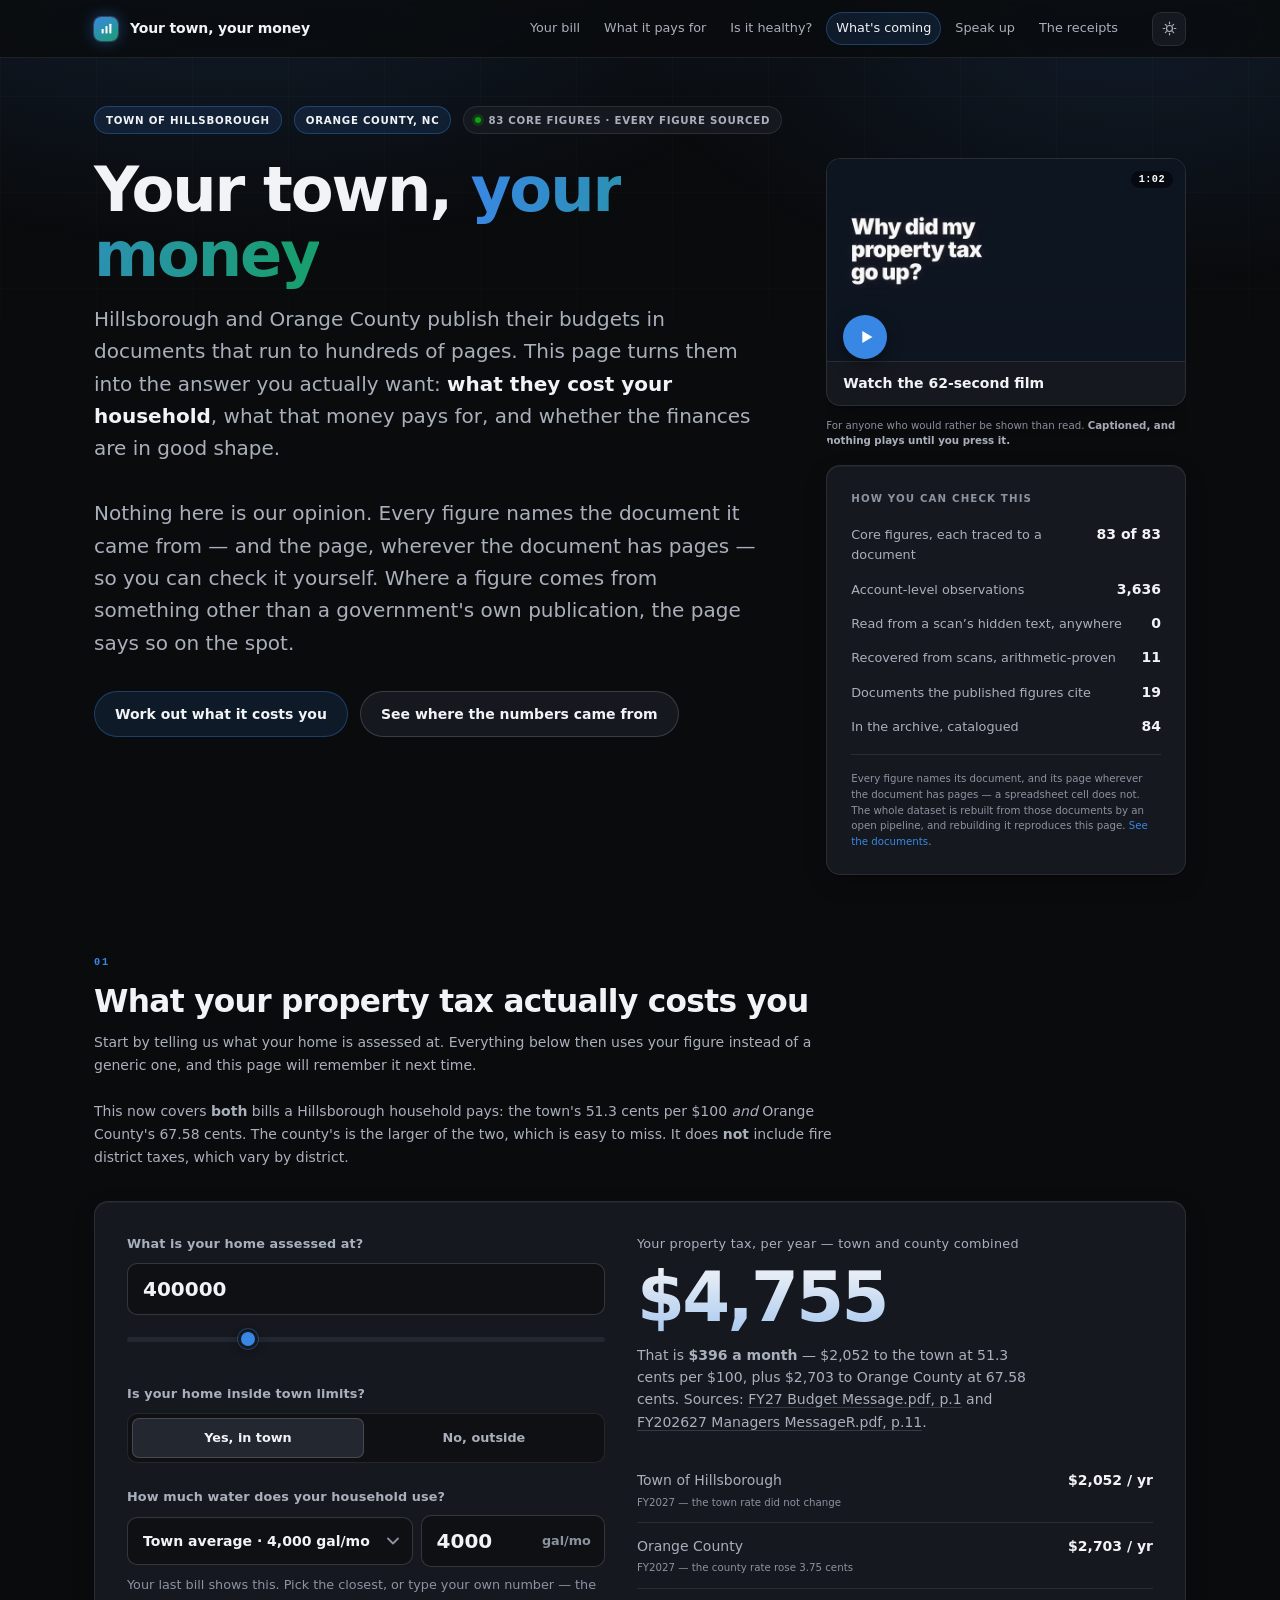
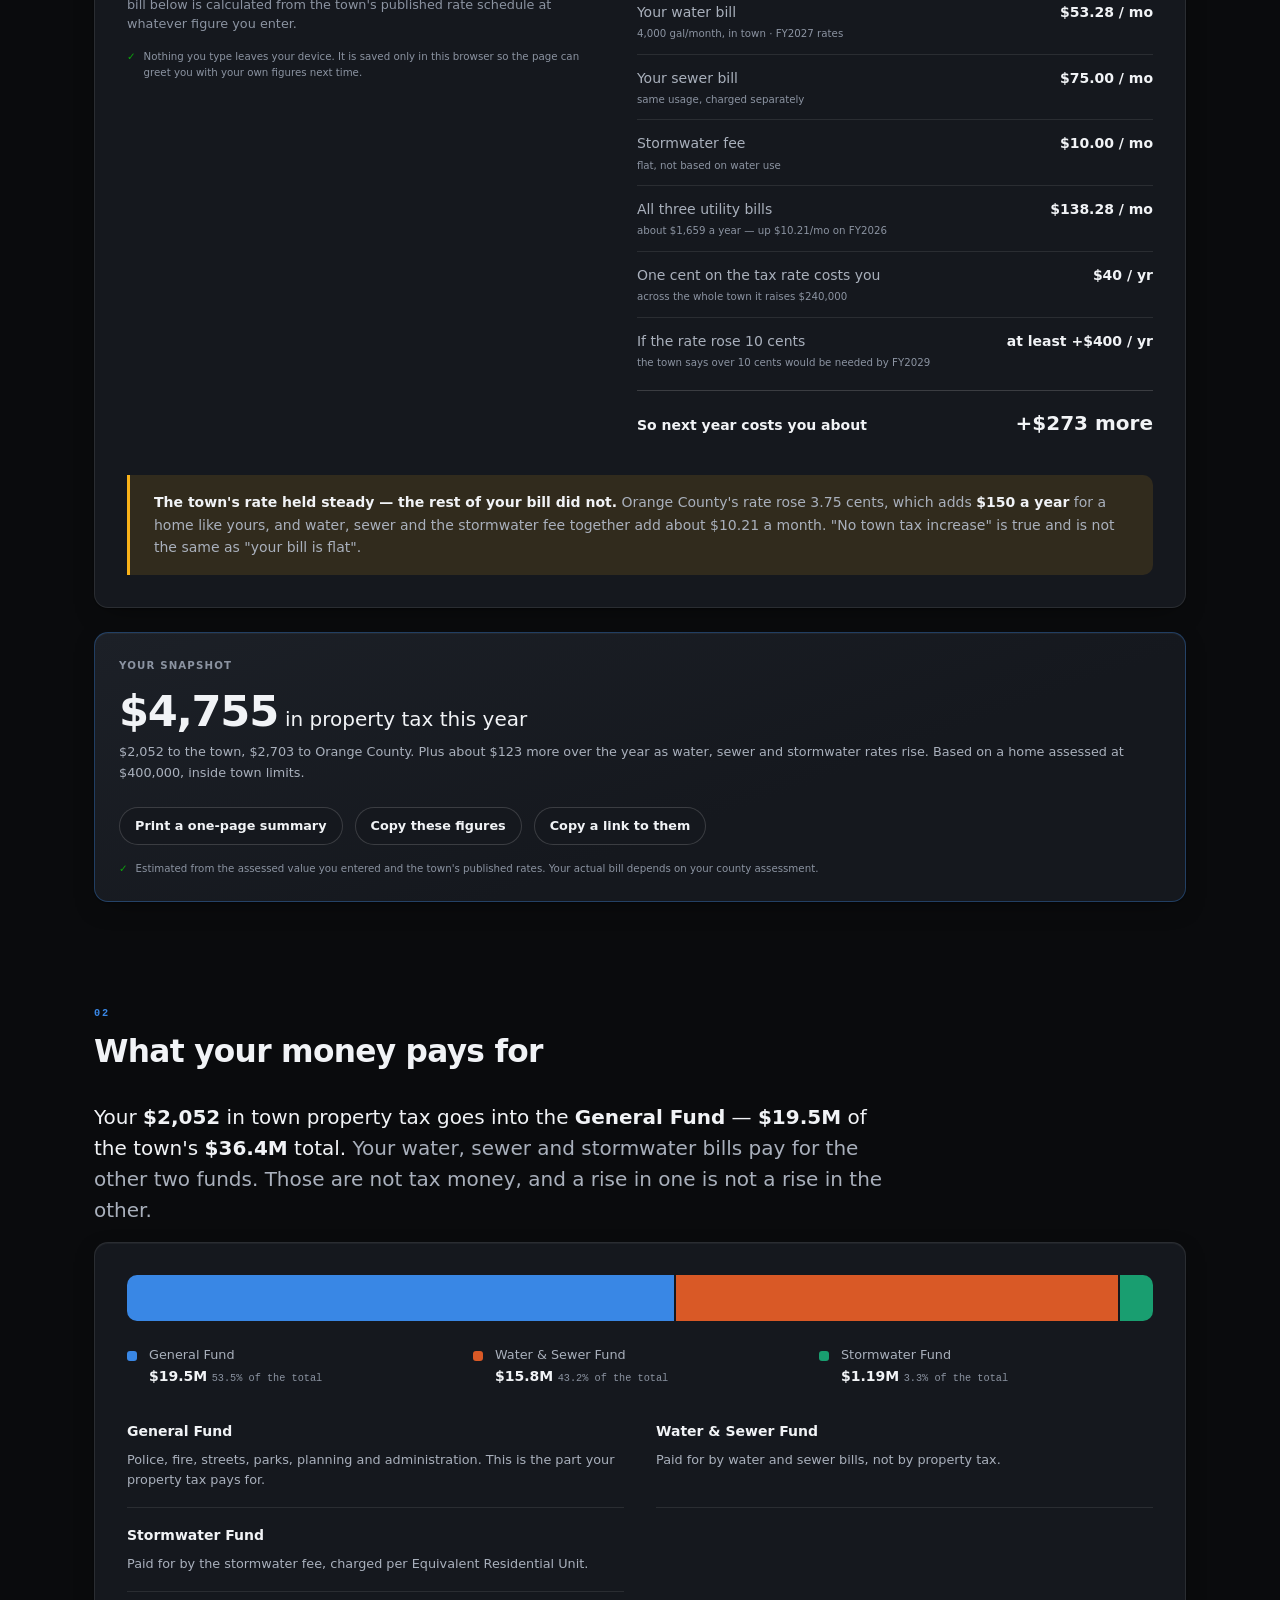
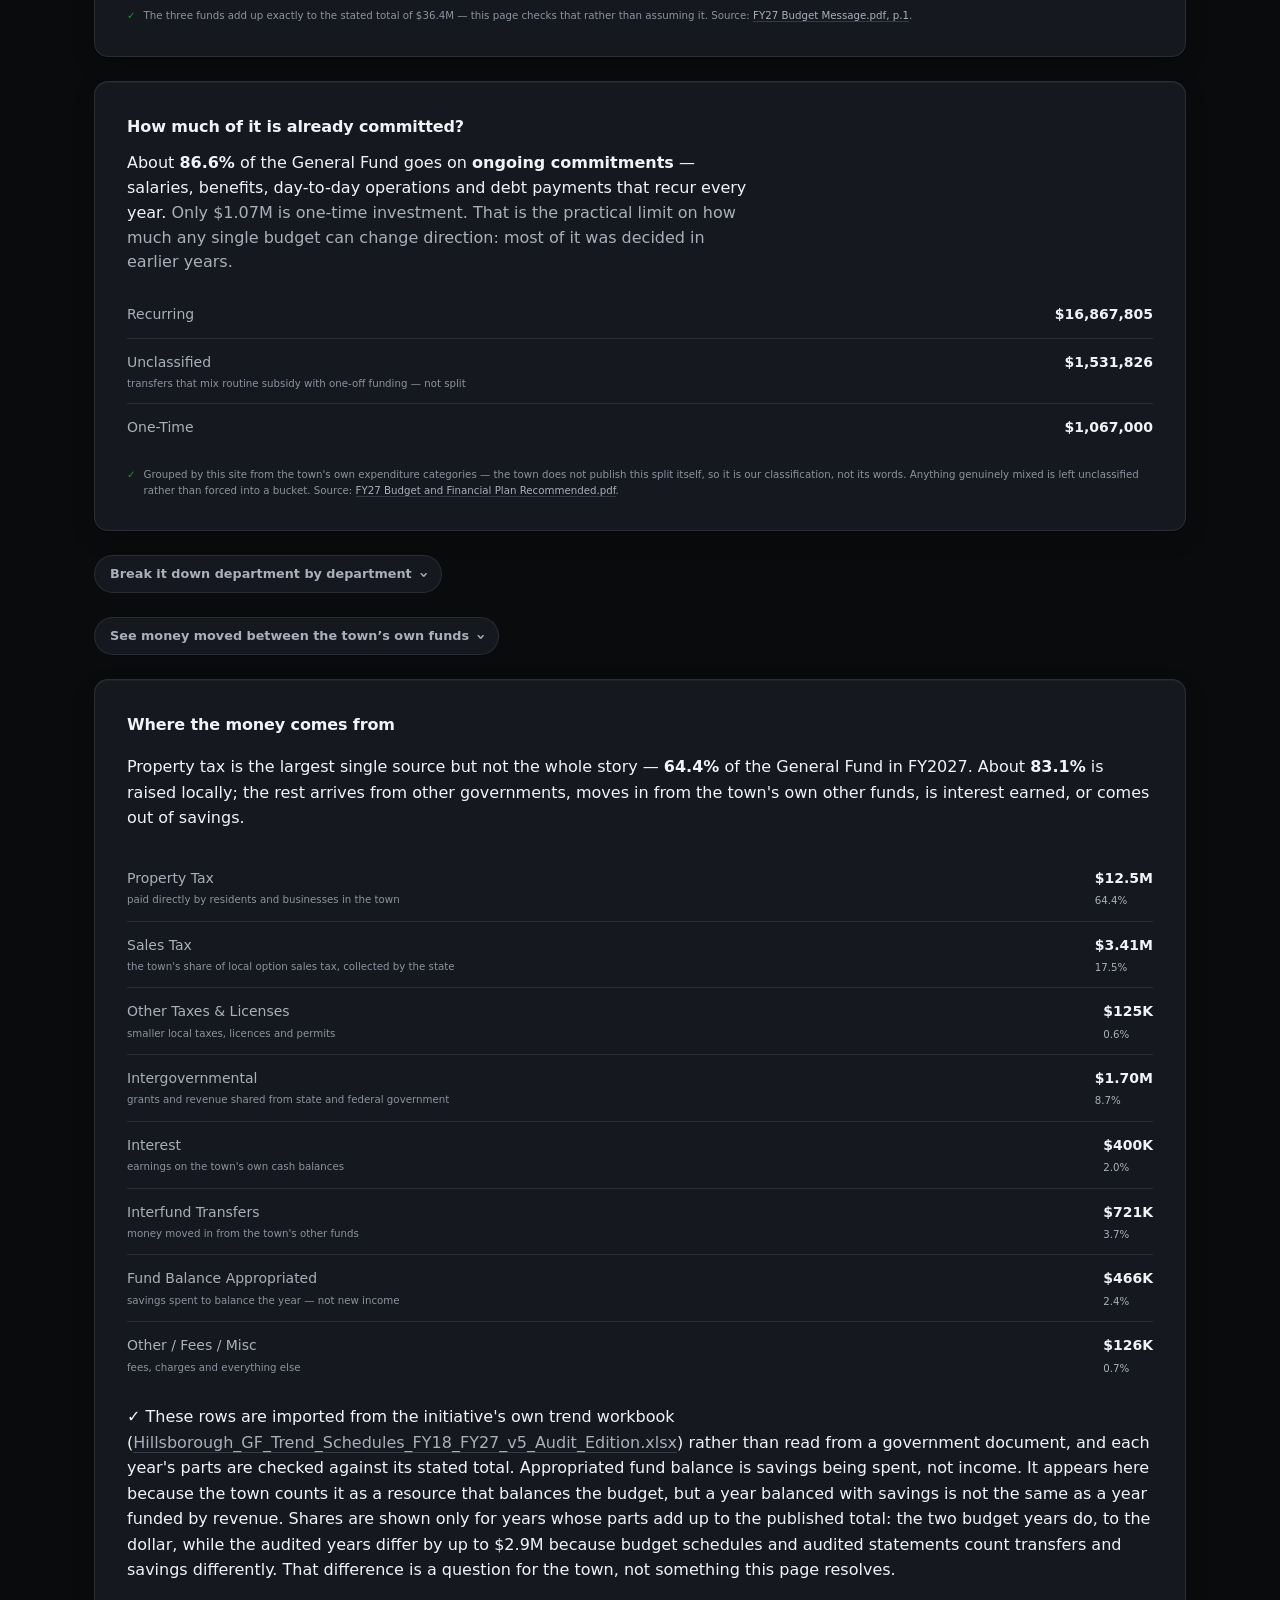
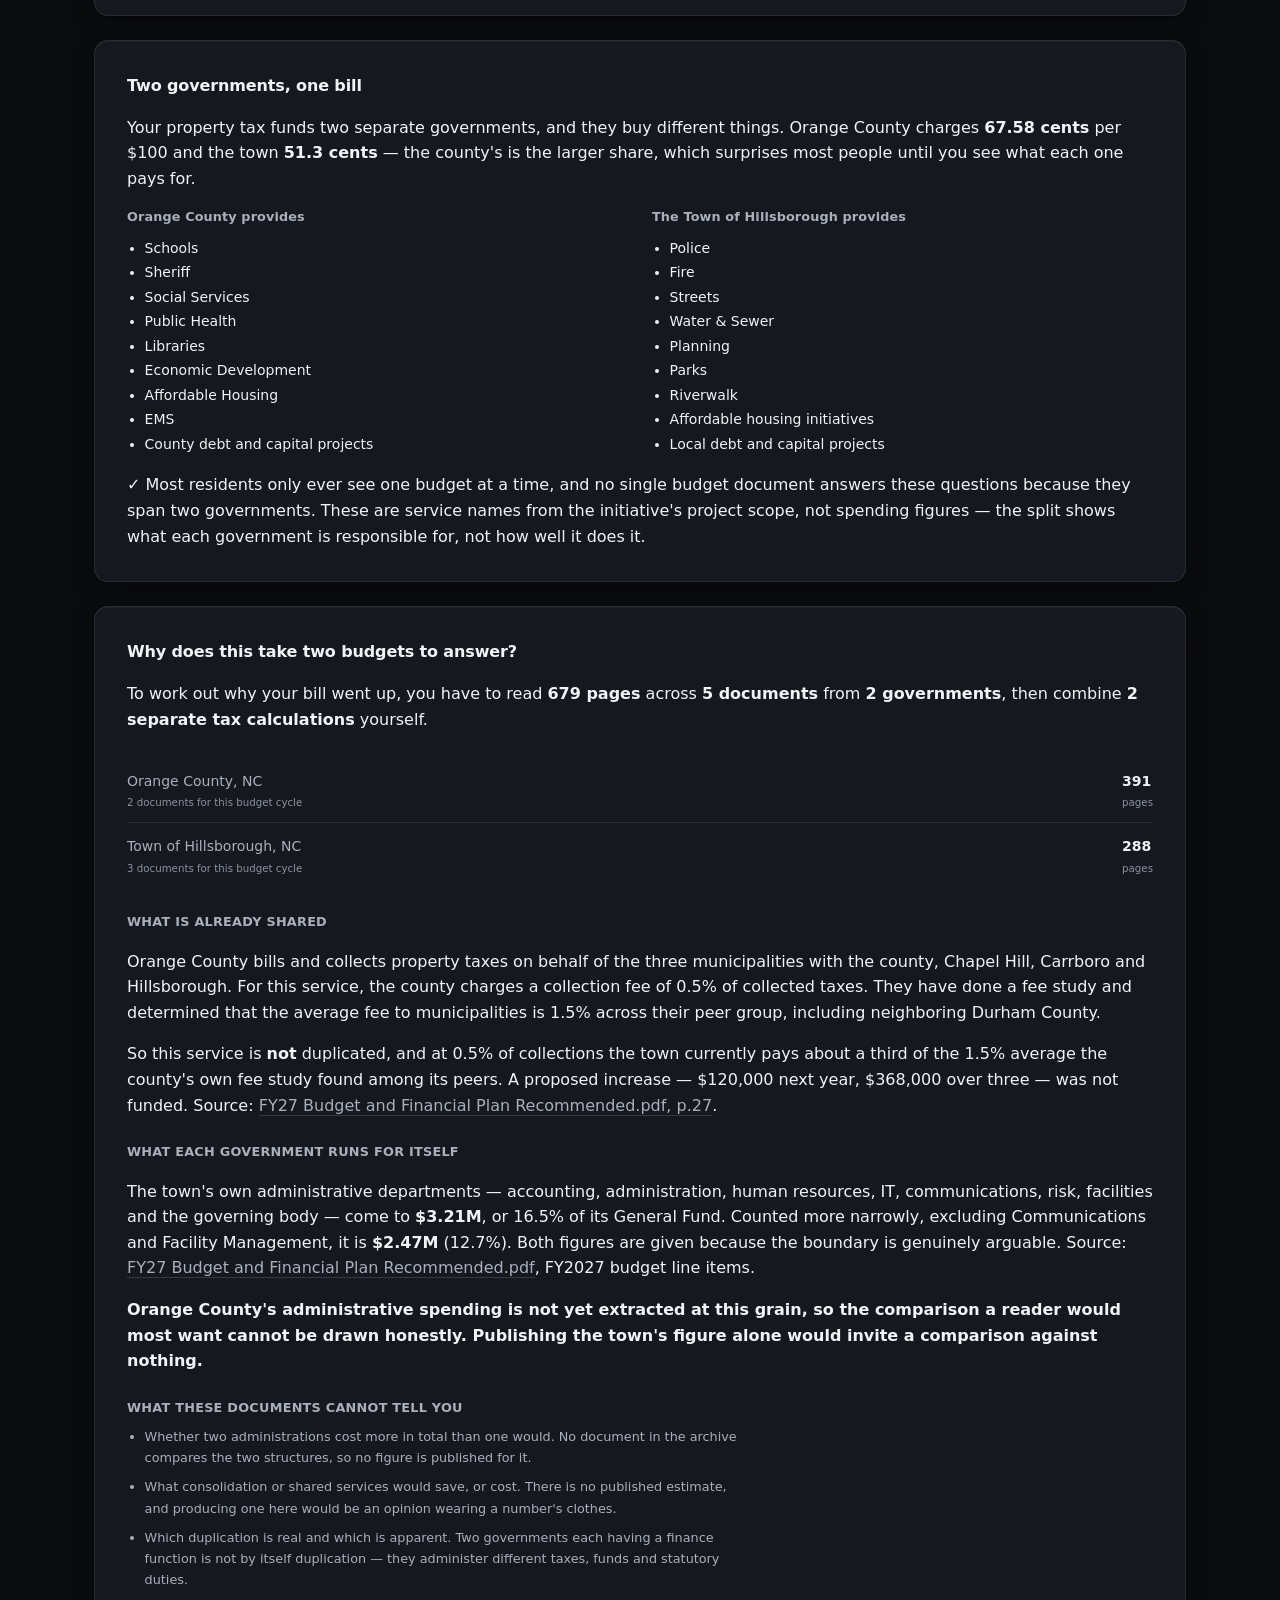
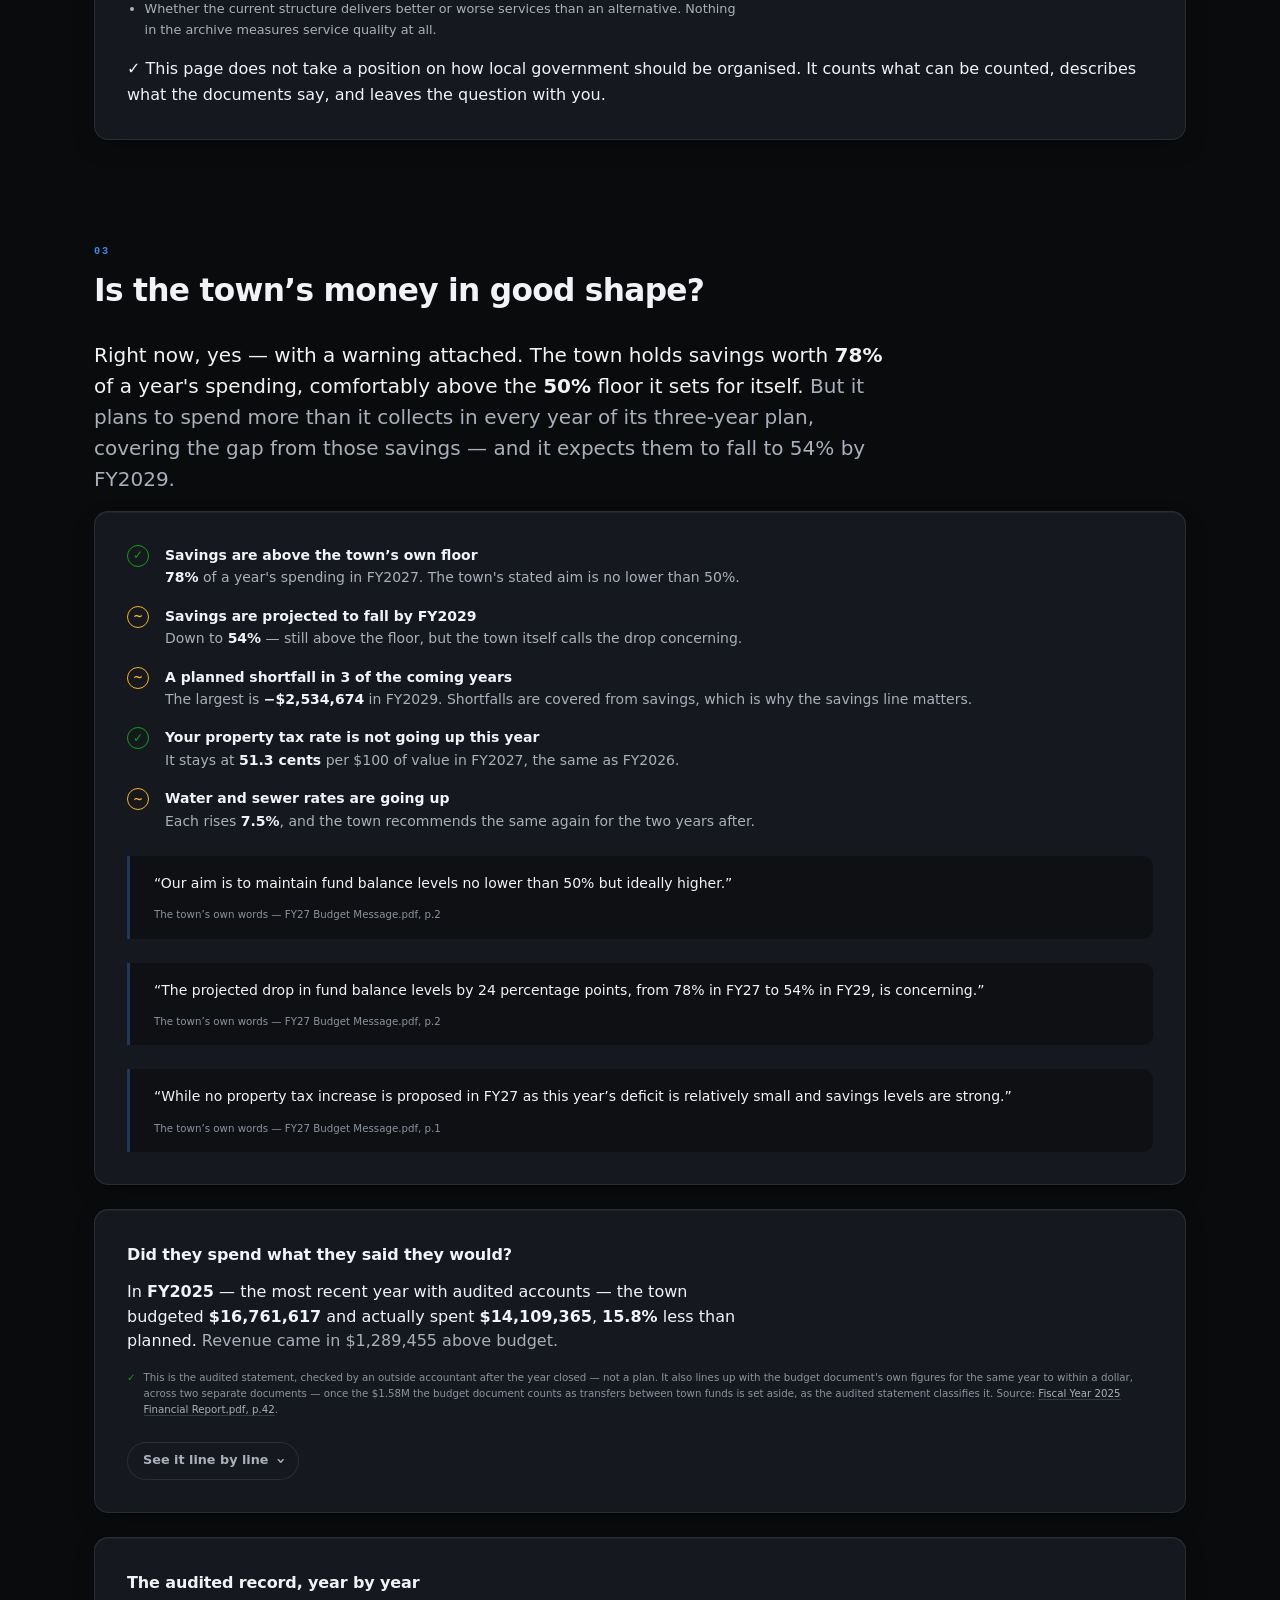
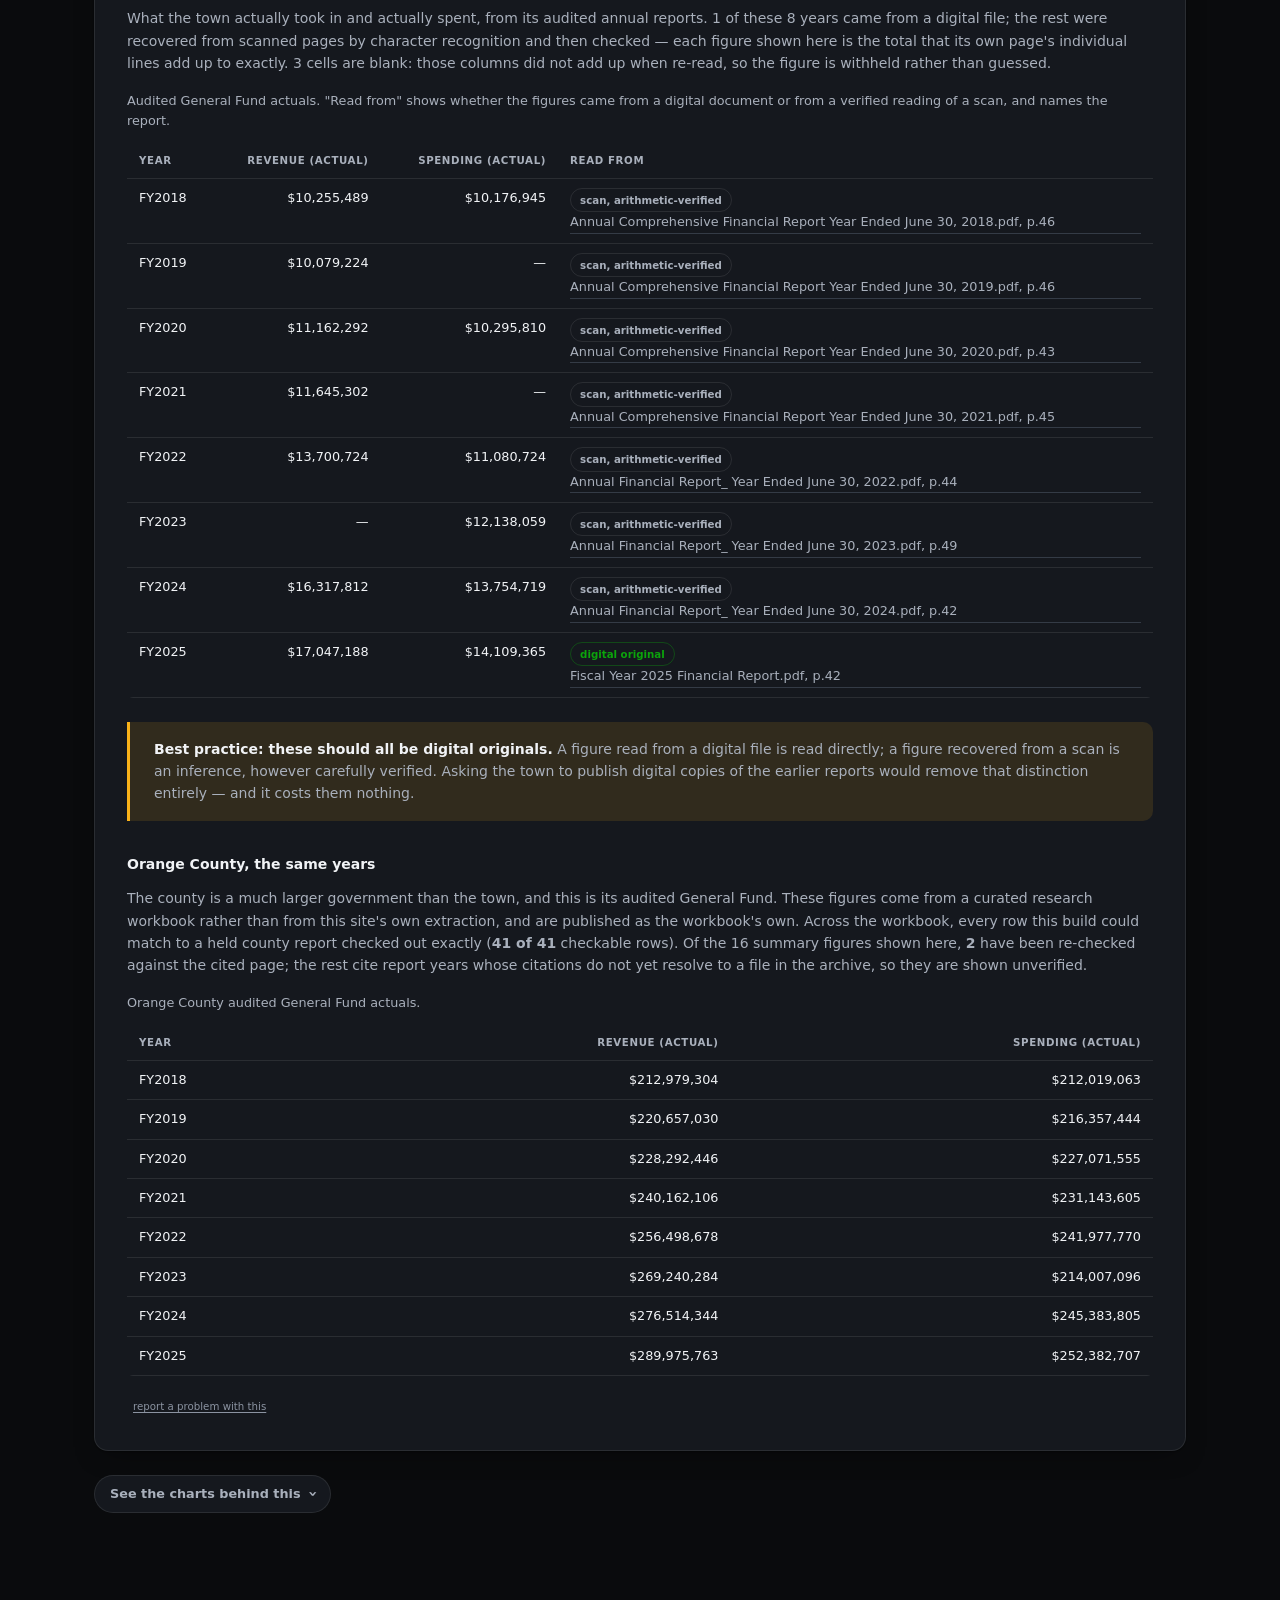
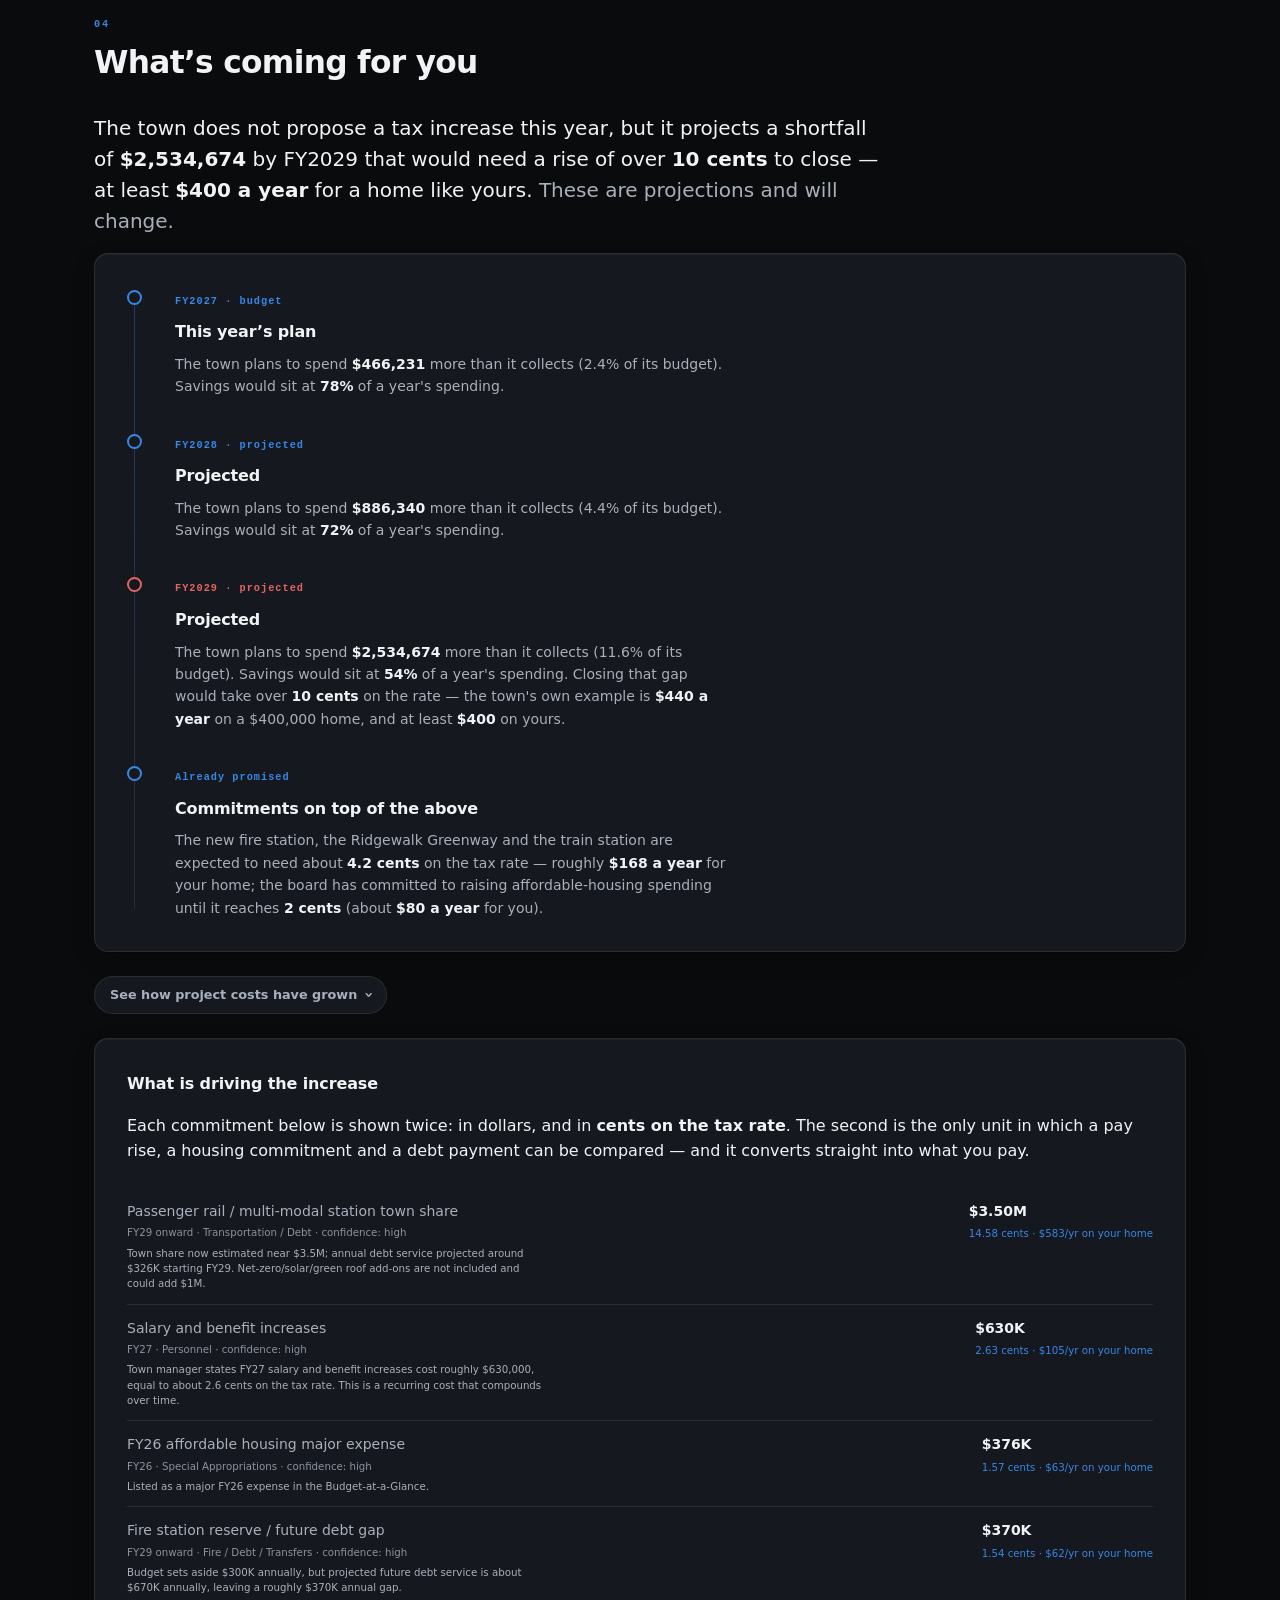
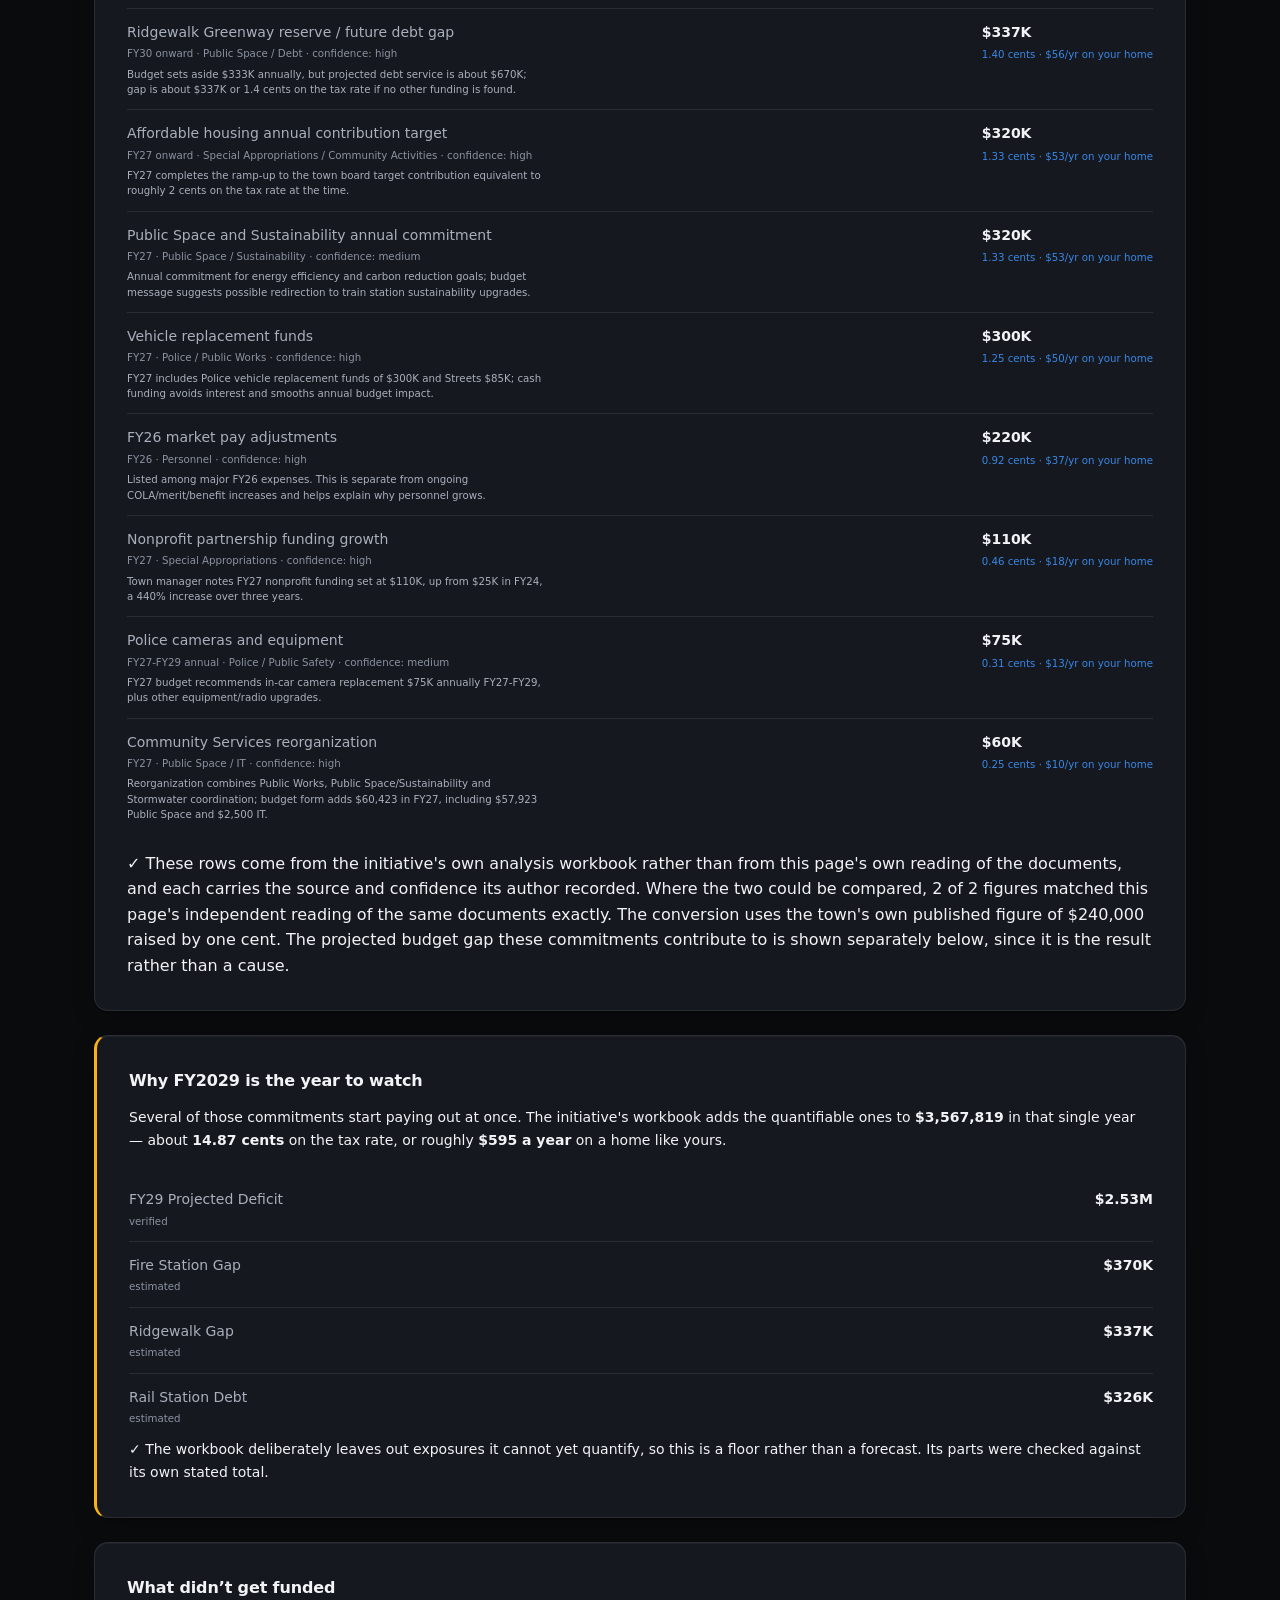
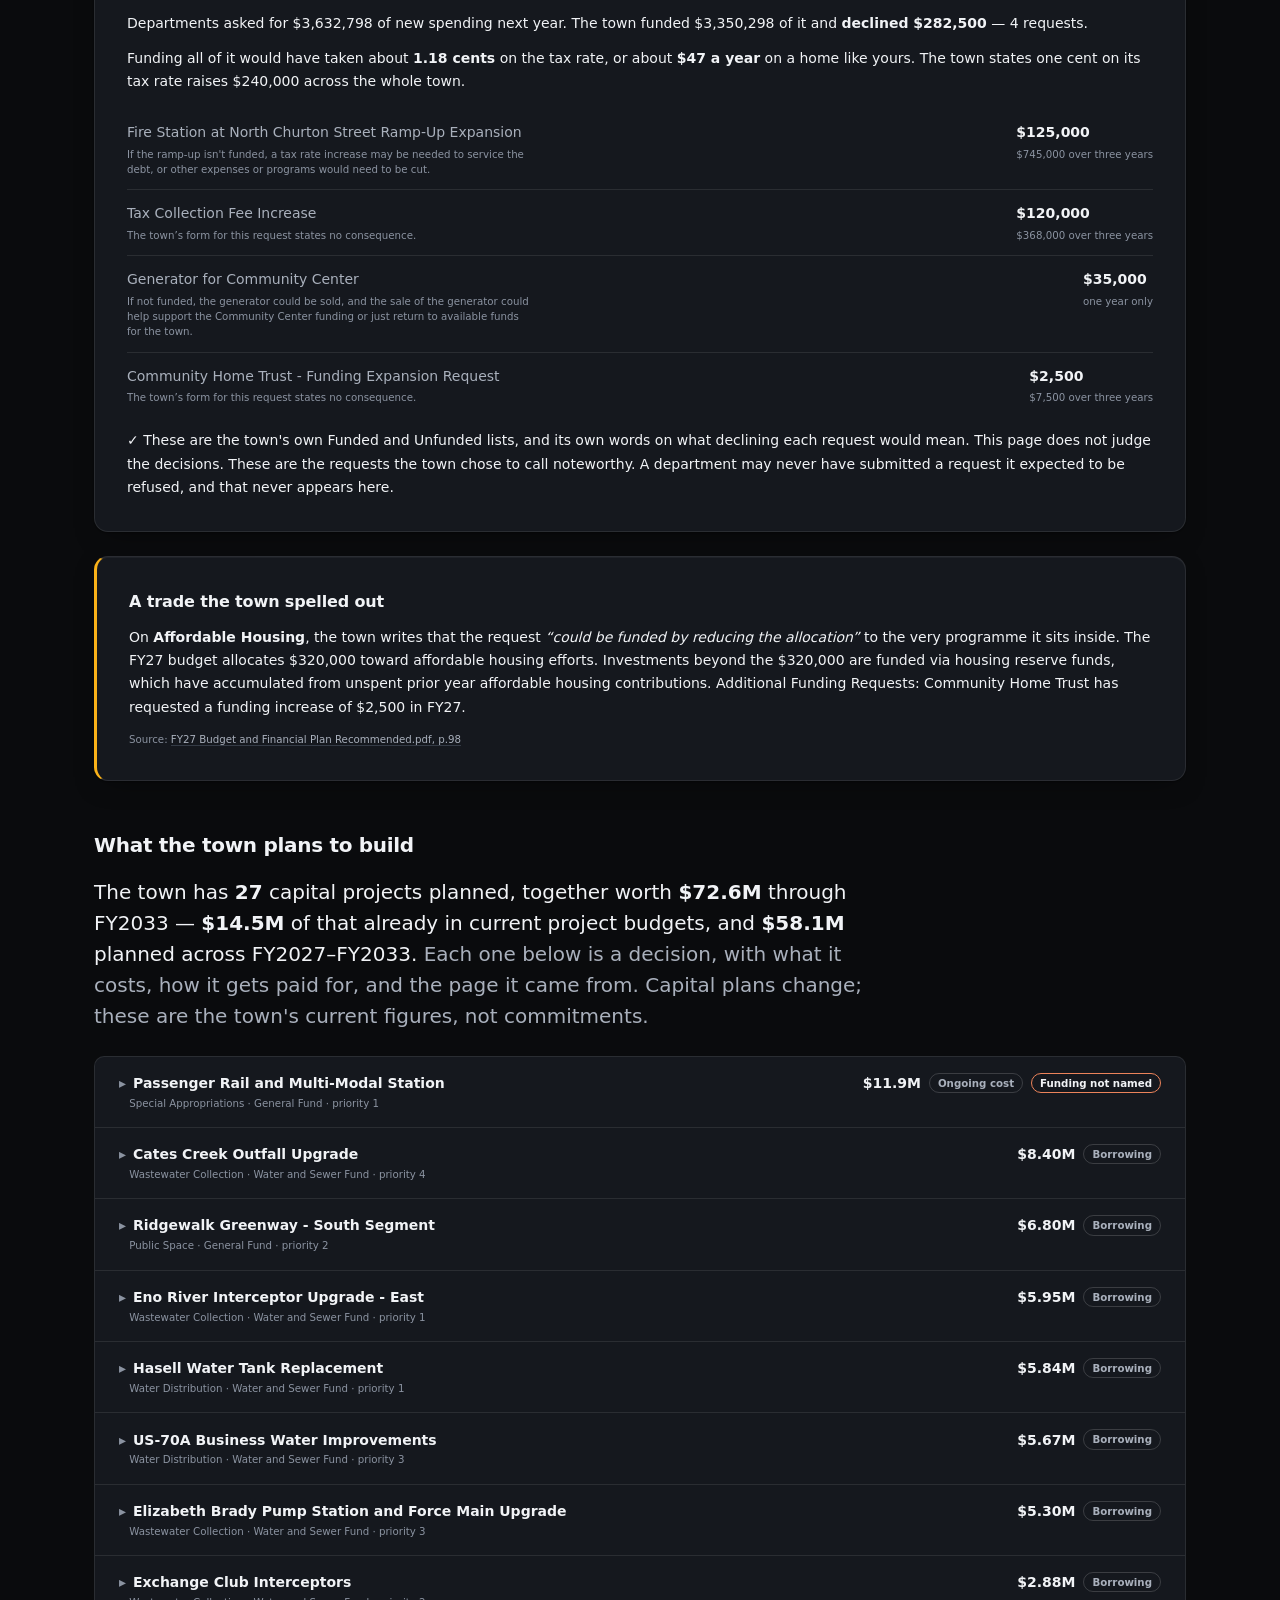
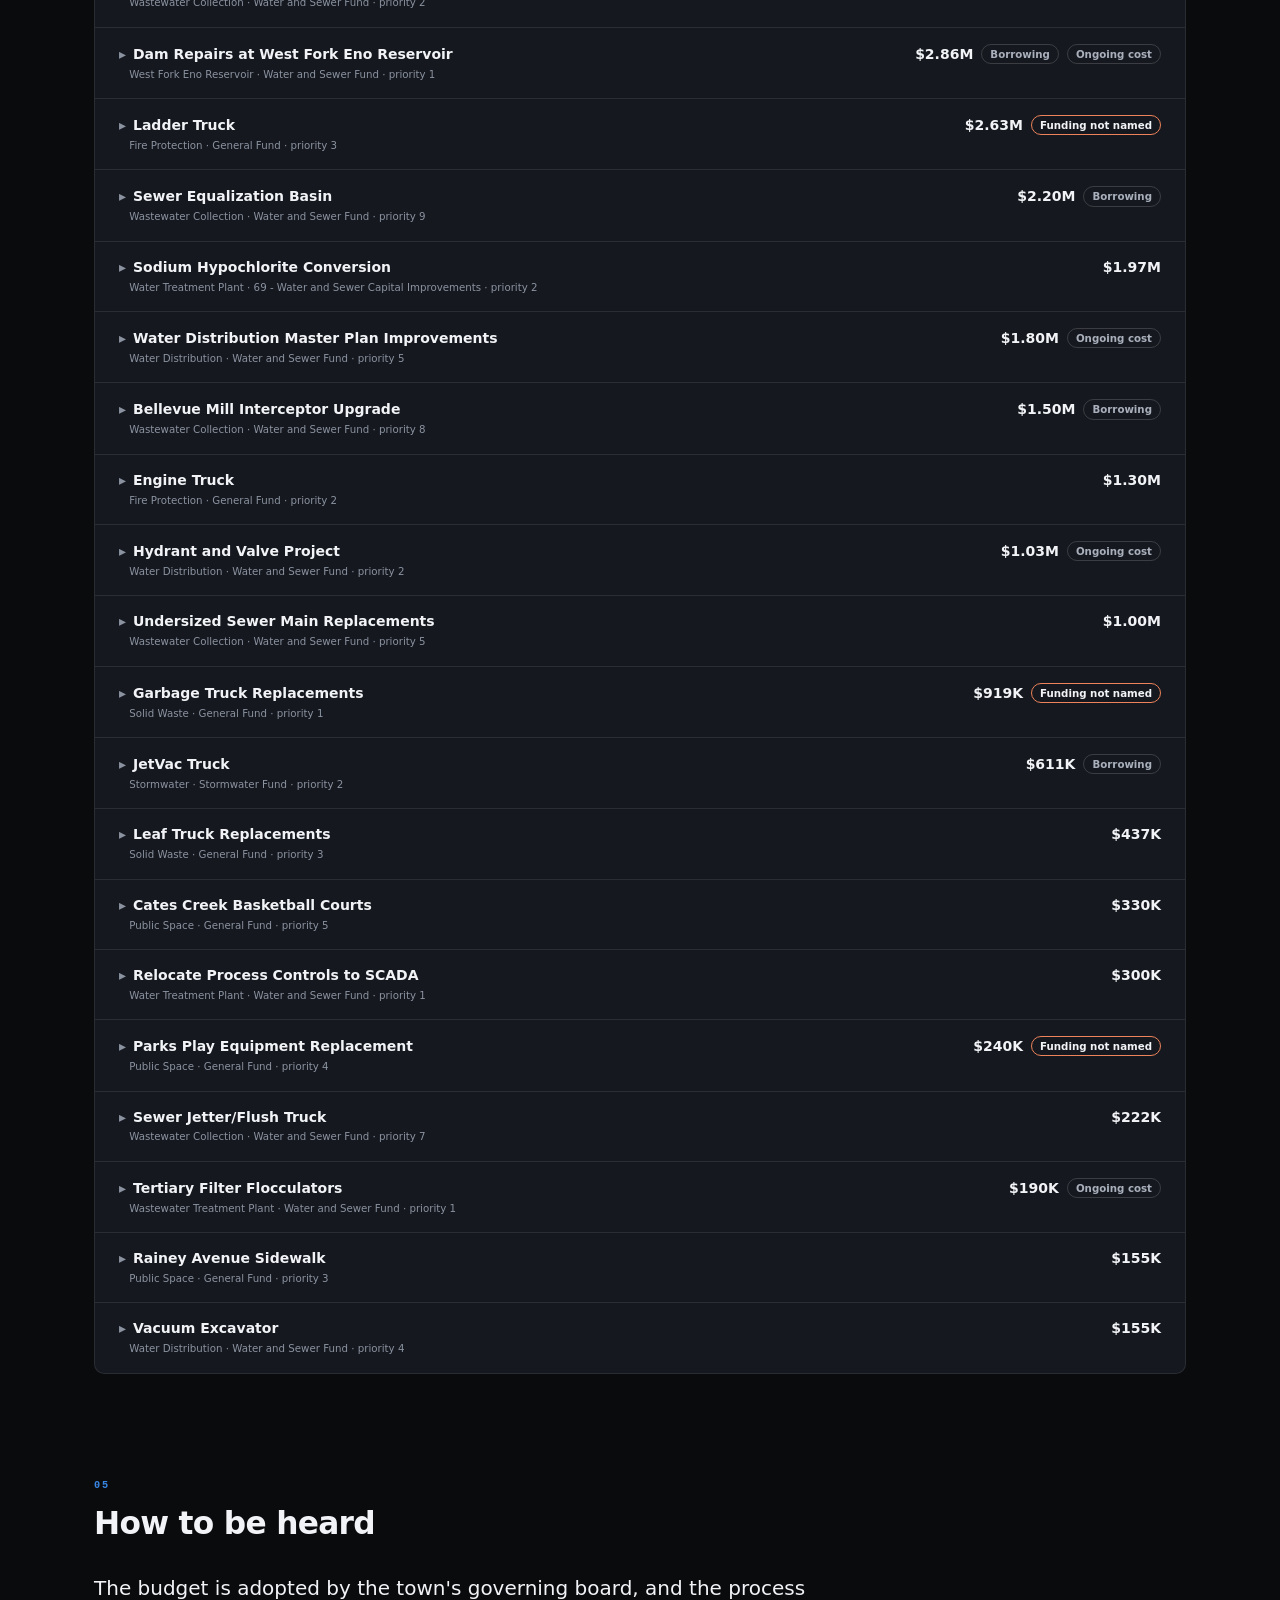
==== commit 3493fec4: "Second pass: verify the first audit's claims, and fix what it missed An adversarial re-audit of the " ====
--- a/index.html
+++ b/index.html
@@ -4,7 +4,7 @@
 <meta charset="utf-8">
 <meta name="viewport" content="width=device-width, initial-scale=1">
 <title>Your town, your money — Hillsborough, NC | MFAS</title>
-<meta name="description" content="See what the Town of Hillsborough and Orange County cost your household, what that money pays for, and whether the finances are healthy — built from the governments' own published budget documents, with the document and page shown for every number.">
+<meta name="description" content="See what the Town of Hillsborough and Orange County cost your household, what that money pays for, and whether the finances are healthy — built from the governments' published documents and the initiative's own records requests, with a source shown for every number.">
 <meta name="color-scheme" content="dark light">
 <link rel="icon" href="data:image/svg+xml,%3Csvg xmlns='http://www.w3.org/2000/svg' viewBox='0 0 32 32'%3E%3Crect width='32' height='32' rx='7' fill='%233987e5'/%3E%3Cg fill='%23fff'%3E%3Crect x='7' y='16' width='4' height='9' rx='1'/%3E%3Crect x='14' y='11' width='4' height='14' rx='1'/%3E%3Crect x='21' y='7' width='4' height='18' rx='1'/%3E%3C/g%3E%3C/svg%3E">
 <link rel="stylesheet" href="assets/style.css">
@@ -29,10 +29,10 @@
       </span>
       <span class="label">Your town, your money</span>
     </a>
-    <!-- On a phone the six links cannot fit, and they used to sit in a silent
-         horizontal scroller showing two and a half of them. This button takes their
-         place below 660px: it names the section you are currently in — useful on a
-         page this long — and opens the full list. -->
+    <!-- Below 900px the six links cannot fit (measured: they clipped from 661px
+         to ~900px in a silent horizontal scroller), so this button takes their
+         place: it names the section you are currently in — useful on a page this
+         long — and opens the full list. The breakpoint lives in style.css. -->
     <button class="nav-toggle" id="navToggle" type="button"
             aria-expanded="false" aria-controls="navLinks">
       <span id="navHere">Sections</span>
--- a/assets/style.css
+++ b/assets/style.css
@@ -5,11 +5,11 @@
    light theme is a first-class toggle (persisted), because some readers need it
    and because these pages get printed.
 
-   Chart colours are the dataviz method's validated palette. BOTH modes were run
-   through the validator against their own surface — dark against #15181e, light
-   against #fcfcfb — because a light step is not a dark step flipped, and the light
-   set failed contrast until it was re-picked. All six checks pass in both, across
-   every pair, not just adjacent ones.
+   Chart colours are checked against their own surface in BOTH modes — dark
+   against #15181e, light against #fcfcfb — because a light step is not a dark
+   step flipped. Every chart colour and every status colour carries a measured
+   WCAG ratio: ≥3:1 for marks, ≥4.5:1 where the colour ever carries text or a
+   glyph. Verify with scripts/validate_palette.js (no dependencies).
 
    One type scale (1.25 ratio). One spacing unit (4px grid). No ad-hoc values.
    No webfont, no CDN: the page must work offline and on GitHub Pages.
@@ -69,7 +69,11 @@
   --good: #0ca30c;
   --warning: #fab219;
   --serious: #ec835a;
-  --critical: #d03b3b;
+  /* Small red TEXT wears this (badge.warn, the timeline's FY2029 label, the
+     unanswered ✕): #d03b3b measured 3.70:1 on this surface, under the 4.5 text
+     floor. #e26565 clears 5.3 and the tinted fills/borders mixed from it stay
+     within family. */
+  --critical: #e26565;
   --success-text: #0ca30c;
 
   --accent: #3987e5;
@@ -104,19 +108,30 @@
      The old light steps failed the contrast check: #1baf7a sat at 2.74:1, under the
      3:1 floor, and it is the colour of the smallest slice on the fund bar — the
      worst place to be faint. Darkening the green alone then broke protan
-     separation from the orange, so both moved together. All six checks now pass
-     across every pair; re-run before changing either:
-       node scripts/validate_palette.js "#2a78d6,#d9541c,#0d8f66" \
-            --mode light --surface "#fcfcfb" --pairs all   */
+     separation from the orange, so both moved together.
+     A CORRECTION on the earlier claim here: only the three series colours were
+     ever validated — --step-early was not, and at #86b6ef it sat at 2.06:1, the
+     same failure class on the dumbbell dots. Every chart colour below now has a
+     measured ratio ≥3:1 against this surface; re-check with:
+       node scripts/validate_palette.js --mode light --surface "#fcfcfb"   */
   --series-1: #2a78d6;
   --series-2: #d9541c;
   --series-3: #0d8f66;
   --pos: #2a78d6;
   --neg: #e34948;
   --mid: #f0efec;
-  --step-early: #86b6ef;
+  --step-early: #4a8ede;   /* 3.29:1 card / 3.12:1 page — was #86b6ef at 2.06:1 */
   --step-late:  #2a78d6;
   --success-text: #006300;
+
+  /* Status colours were never overridden for light, so dark-tuned values landed
+     on near-white: the amber '~' icons sat at 1.79:1 — near-invisible exactly
+     where the page flags something worth watching. All four now clear 4.5:1 on
+     both the card and the page, measured, with the tinted fills mixed from them. */
+  --good: #067806;
+  --warning: #8a6400;
+  --serious: #b3511f;
+  --critical: #bd3232;
 
   --accent: #2a78d6;
   /* The mark blue is 4.08:1 on this page — fine for a bar, a fail for text, and it
@@ -216,9 +231,13 @@
   transition: color .14s, background .14s;
 }
 
-/* The phone menu. Hidden entirely on wide screens, where the row of links fits. */
+/* The section menu, for every width where the row of links does NOT fit.
+   Measured, not guessed: the six links need about 900px of nav before the last one
+   stops being cut off, so the breakpoint is 900 and not the 660 the brand label
+   uses. At 660 the tablet range still showed five and a bit links in a scroller
+   with nothing to say it scrolled. */
 .nav-toggle { display: none; }
-@media (max-width: 660px) {
+@media (max-width: 900px) {
   .nav-toggle {
     display: inline-flex; align-items: center; gap: var(--s2);
     margin-left: auto; min-height: 34px; max-width: 62vw; padding: 6px 12px;
@@ -270,7 +289,11 @@
 @media (min-width: 940px) {
   .masthead-grid { grid-template-columns: minmax(0, 1.3fr) minmax(300px, 0.7fr); gap: var(--s8); }
 }
+/* Below the two-column breakpoint the side column stacks under the lede. Capped so
+   the film still reads as an offer beside the text rather than a full-bleed
+   billboard the reader has to scroll past to reach their own figures. */
 .masthead-side { display: grid; gap: var(--s4); align-content: start; }
+@media (max-width: 939px) { .masthead-side { max-width: 460px; } }
 .cta-row { display: flex; flex-wrap: wrap; gap: var(--s3); margin: var(--s6) 0 0; }
 .btn.lg { min-height: 46px; padding: 12px 20px; font-size: var(--t-sm); }
 
@@ -708,7 +731,7 @@
 .timeline li.bad .yr { color: var(--critical); }
 .timeline .yr { font-family: var(--mono); font-size: var(--t-2xs); letter-spacing: .1em;
                 color: var(--accent-text); font-weight: 640; }
-.timeline h4 { margin: var(--s2) 0 var(--s2); font-size: var(--t-base); font-weight: 620;
+.timeline h3 { margin: var(--s2) 0 var(--s2); font-size: var(--t-base); font-weight: 620;
                letter-spacing: -0.01em; }
 .timeline p { margin: 0; font-size: var(--t-sm); color: var(--text-secondary); max-width: 62ch; }
 .timeline .fig { font-variant-numeric: tabular-nums; font-weight: 650; color: var(--text-primary); }
@@ -721,7 +744,11 @@
 .gloss dd { margin: 0; font-size: var(--t-xs); color: var(--text-secondary); line-height: 1.6; }
 
 /* ============================== misc ============================== */
-.src-link { color: var(--text-secondary); border-bottom: 1px solid var(--axis); }
+/* overflow-wrap: filenames like Hillsborough_GF_Trend_Schedules_FY18_FY27_… are
+   one unbreakable token and pushed the page wide on phones the day a citation
+   named one. */
+.src-link { color: var(--text-secondary); border-bottom: 1px solid var(--axis);
+            overflow-wrap: anywhere; }
 .src-link:hover { color: var(--text-primary); text-decoration: none; border-bottom-color: var(--accent); }
 .mono { font-family: var(--mono); font-size: .92em; }
 
@@ -918,11 +945,26 @@
   .spend .row { grid-template-columns: 1fr; gap: 2px var(--s3); }
   .spend .amt { white-space: normal; }
   .spend .accounts li { flex-wrap: wrap; gap: 0 var(--s3); }
+  /* The drivers card's value column inherits nowrap from .rows .v, and at 320px
+     its long cents label ("0.3 cents · $10/yr on your home") painted past the
+     card border. Same fix family as .spend above. */
+  .drivers .rows .v { white-space: normal; }
 }
 
 @media (prefers-reduced-motion: reduce) {
   html { scroll-behavior: auto; }
   *, *::before, *::after { transition: none !important; animation: none !important; }
+}
+
+/* Windows High Contrast / forced-colors strips background-colour paint, which is
+   the entire visible substance of the CSS-drawn marks (the fund bar's segments,
+   the spending bars, the request meter, legend swatches). The adjacent text keeps
+   the data available either way; this keeps the marks themselves visible, in
+   their own validated colours. */
+@media (forced-colors: active) {
+  .ptw span, .spend .bar span, .meter .fill, .swatch, .ptw-legend .sw {
+    forced-color-adjust: none;
+  }
 }
 
 /* ============================== the one-page takeaway ==============================
@@ -935,6 +977,38 @@
   body::before, body::after { display: none; }
   .nav, .tabtoggle, .icon-btn, input[type="range"], .seg { display: none !important; }
   body { background: #fff; color: #000; }
+
+  /* Native File>Print, not just the one-page button. Browsers do not print
+     backgrounds by default, which had two consequences measured on real PDFs:
+     the gradient-clipped headlines (the page title and the reader's own tax
+     figure) printed as BLANK GAPS in both themes, and a reader printing from the
+     default dark theme got near-white token colours on white paper — 23 pages
+     missing their central numbers. Print gets ink-true tokens regardless of the
+     on-screen theme, and the clipped gradients fall back to solid ink. */
+  :root, :root[data-theme="dark"], :root[data-theme="light"] {
+    --page: #fff; --page-2: #fff;
+    --surface-1: #fff; --surface-2: #fff; --surface-3: #f2f2ef;
+    --hairline: rgba(11, 11, 11, 0.16); --hairline-firm: rgba(11, 11, 11, 0.3);
+    --text-primary: #111; --text-secondary: #333; --text-muted: #555;
+    --grid: #ddd; --axis: #bbb;
+    --series-1: #2a78d6; --series-2: #d9541c; --series-3: #0d8f66;
+    --pos: #2a78d6; --neg: #c43331; --mid: #f0efec;
+    --step-early: #4f92e1; --step-late: #2a78d6;
+    --good: #067806; --warning: #8a6400; --serious: #b3511f; --critical: #bd3232;
+    --success-text: #006300;
+    --accent: #2a78d6; --accent-text: #1f66bd;
+    --accent-soft: rgba(42, 120, 214, 0.09); --accent-line: rgba(42, 120, 214, 0.28);
+    --glow: transparent; --shadow: none; --inset: none;
+  }
+  h1 .accent, .hero-figure {
+    background: none;
+    -webkit-text-fill-color: currentColor; color: #111;
+  }
+  /* The CSS-drawn marks ARE their backgrounds; without this they print as empty
+     boxes beside their labels. */
+  .ptw span, .spend .bar span, .meter .fill, .swatch, .ptw-legend .sw {
+    print-color-adjust: exact; -webkit-print-color-adjust: exact;
+  }
 
   body.printing-takeaway > *:not(#takeaway) { display: none !important; }
   body.printing-takeaway #takeaway { display: block; }
@@ -975,11 +1049,16 @@
   #takeaway .facts li { font-size: 10pt; margin-bottom: 4pt; }
   #takeaway .srcs { list-style: none; padding: 0; }
   #takeaway .srcs li { font-size: 8.5pt; color: #333; margin-bottom: 2pt; }
+  #takeaway .srcs .pp { color: #333; }
   #takeaway .srcs .fp { font-family: var(--mono); color: #777; }
   #takeaway .foot {
     margin-top: 16pt; padding-top: 8pt; border-top: 0.75pt solid #bbb;
     font-size: 8.5pt; color: #444;
   }
+  /* The address must never wrap: it used to break directly after the real hyphen
+     in "oc-accountability", and pdftotext (like a reader retyping from paper)
+     de-hyphenated it into a hostname that 404s. */
+  #takeaway .site-url { white-space: nowrap; font-weight: 700; }
   @page { margin: 14mm; }
 }
 
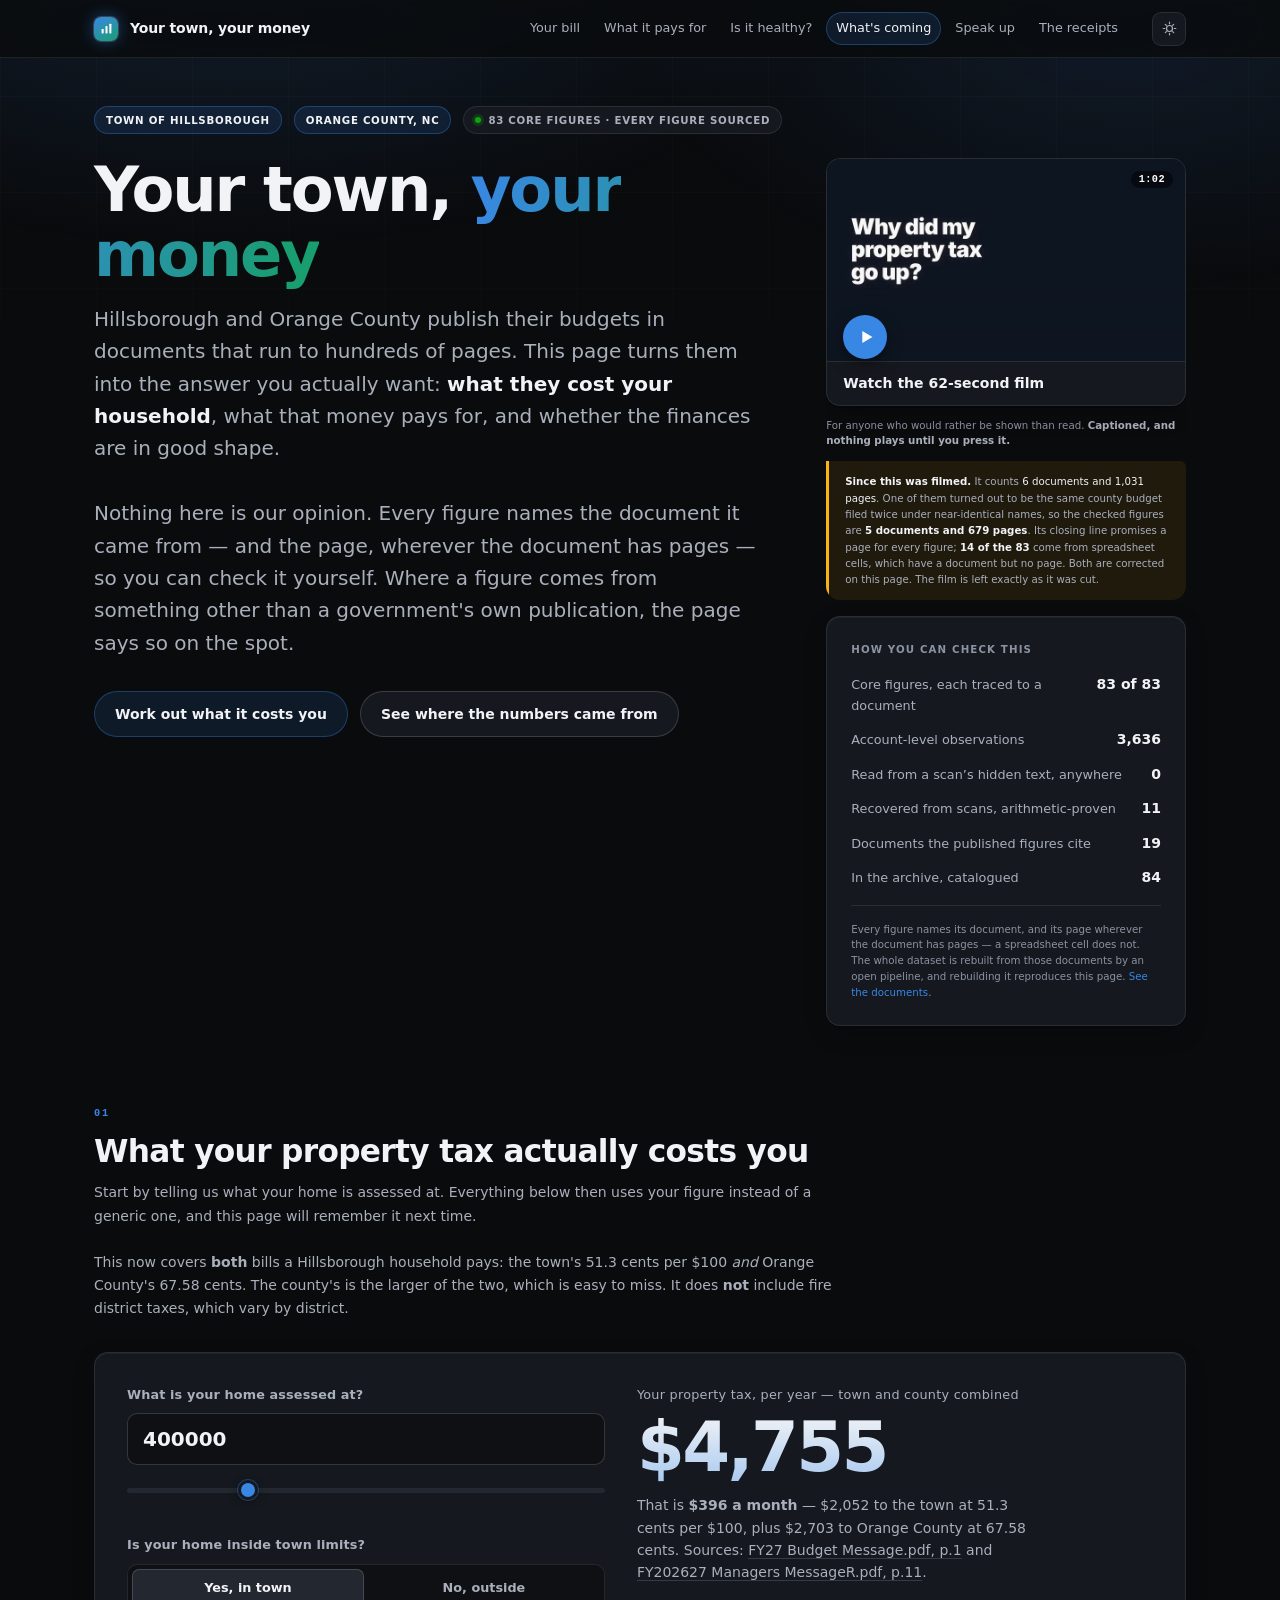
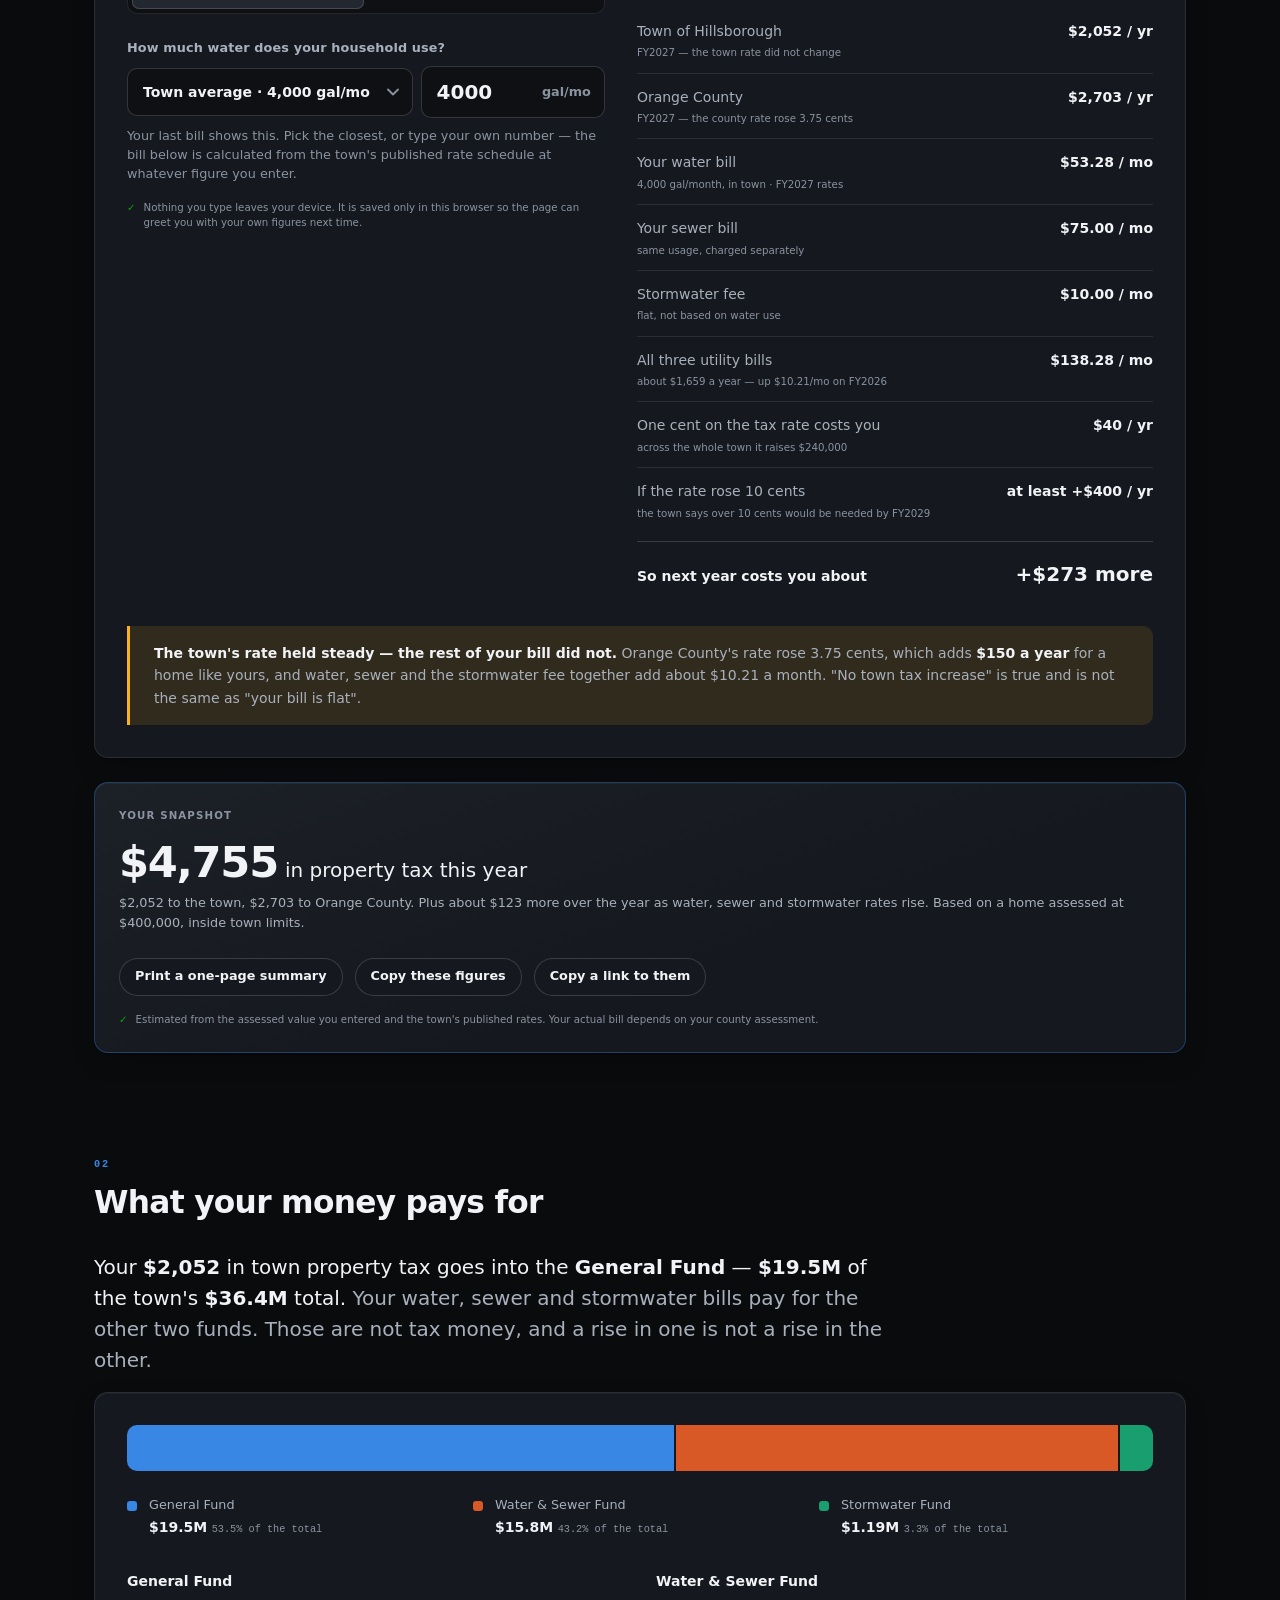
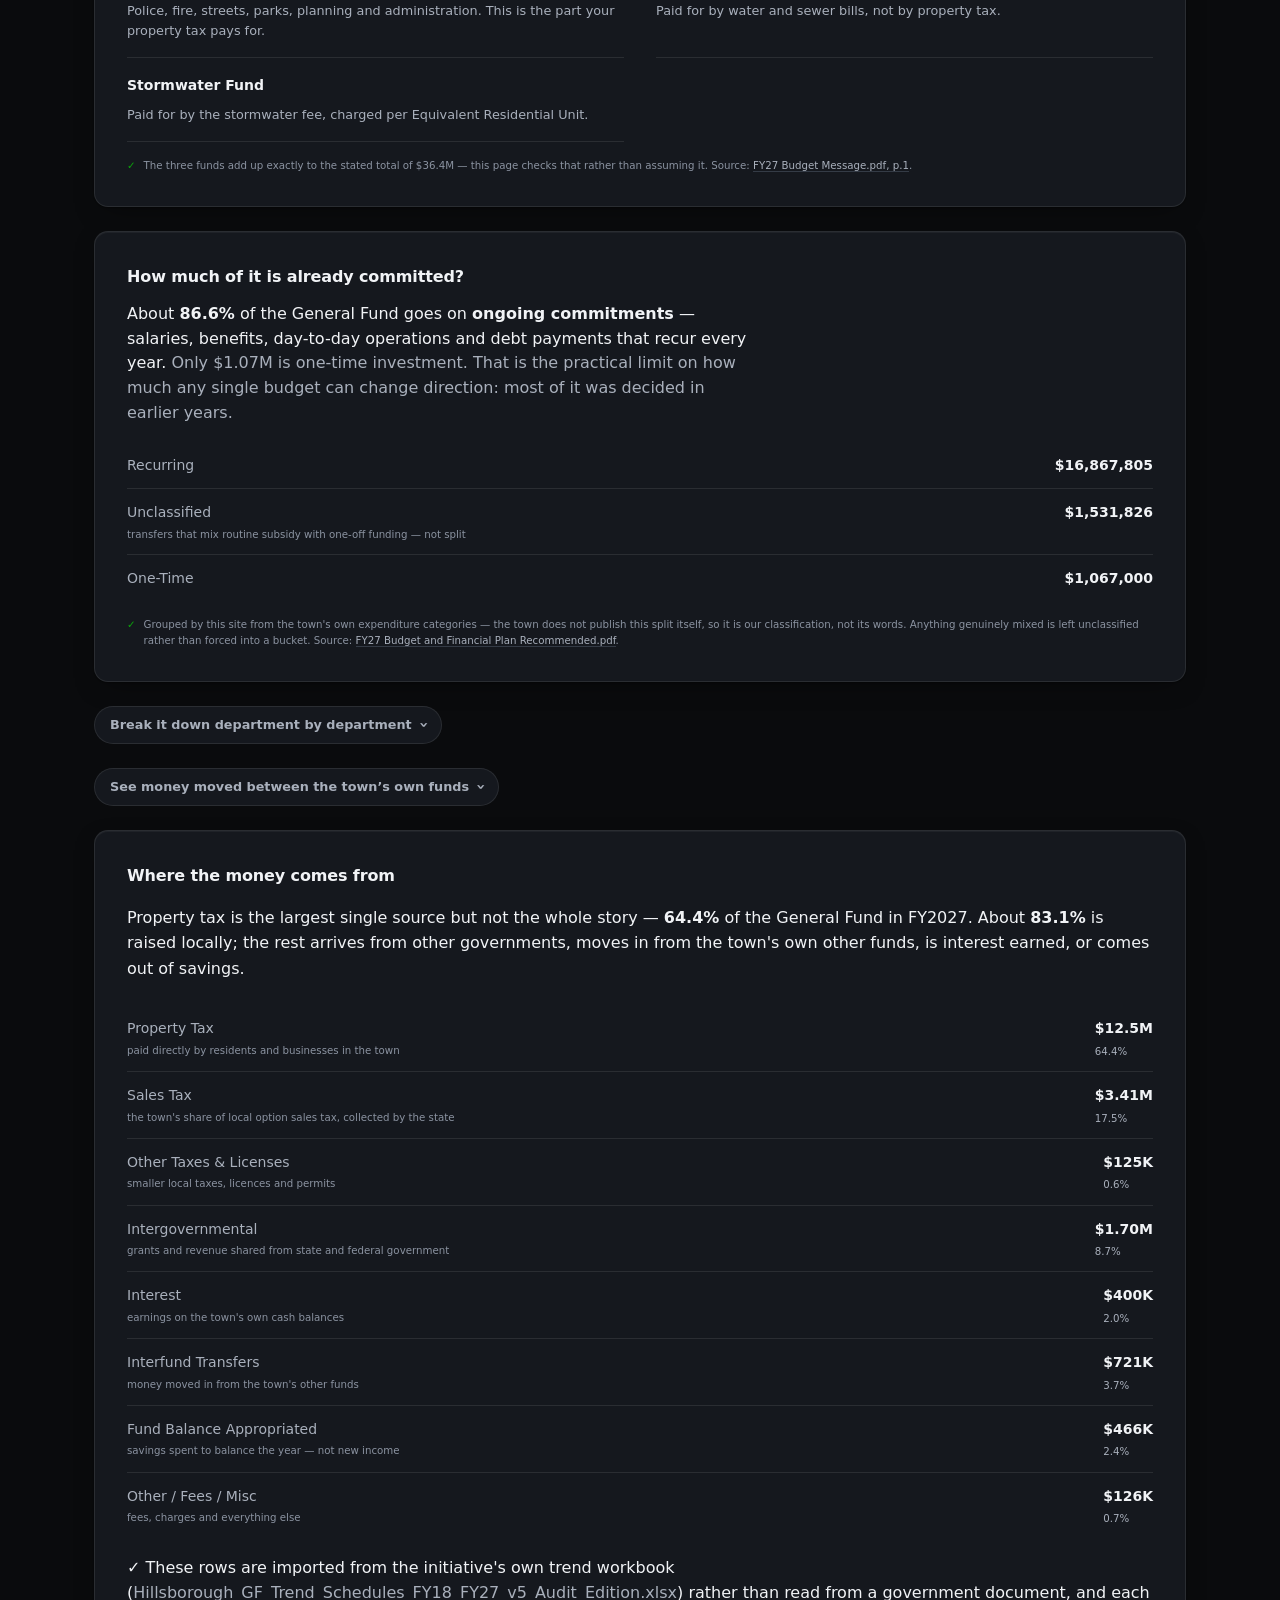
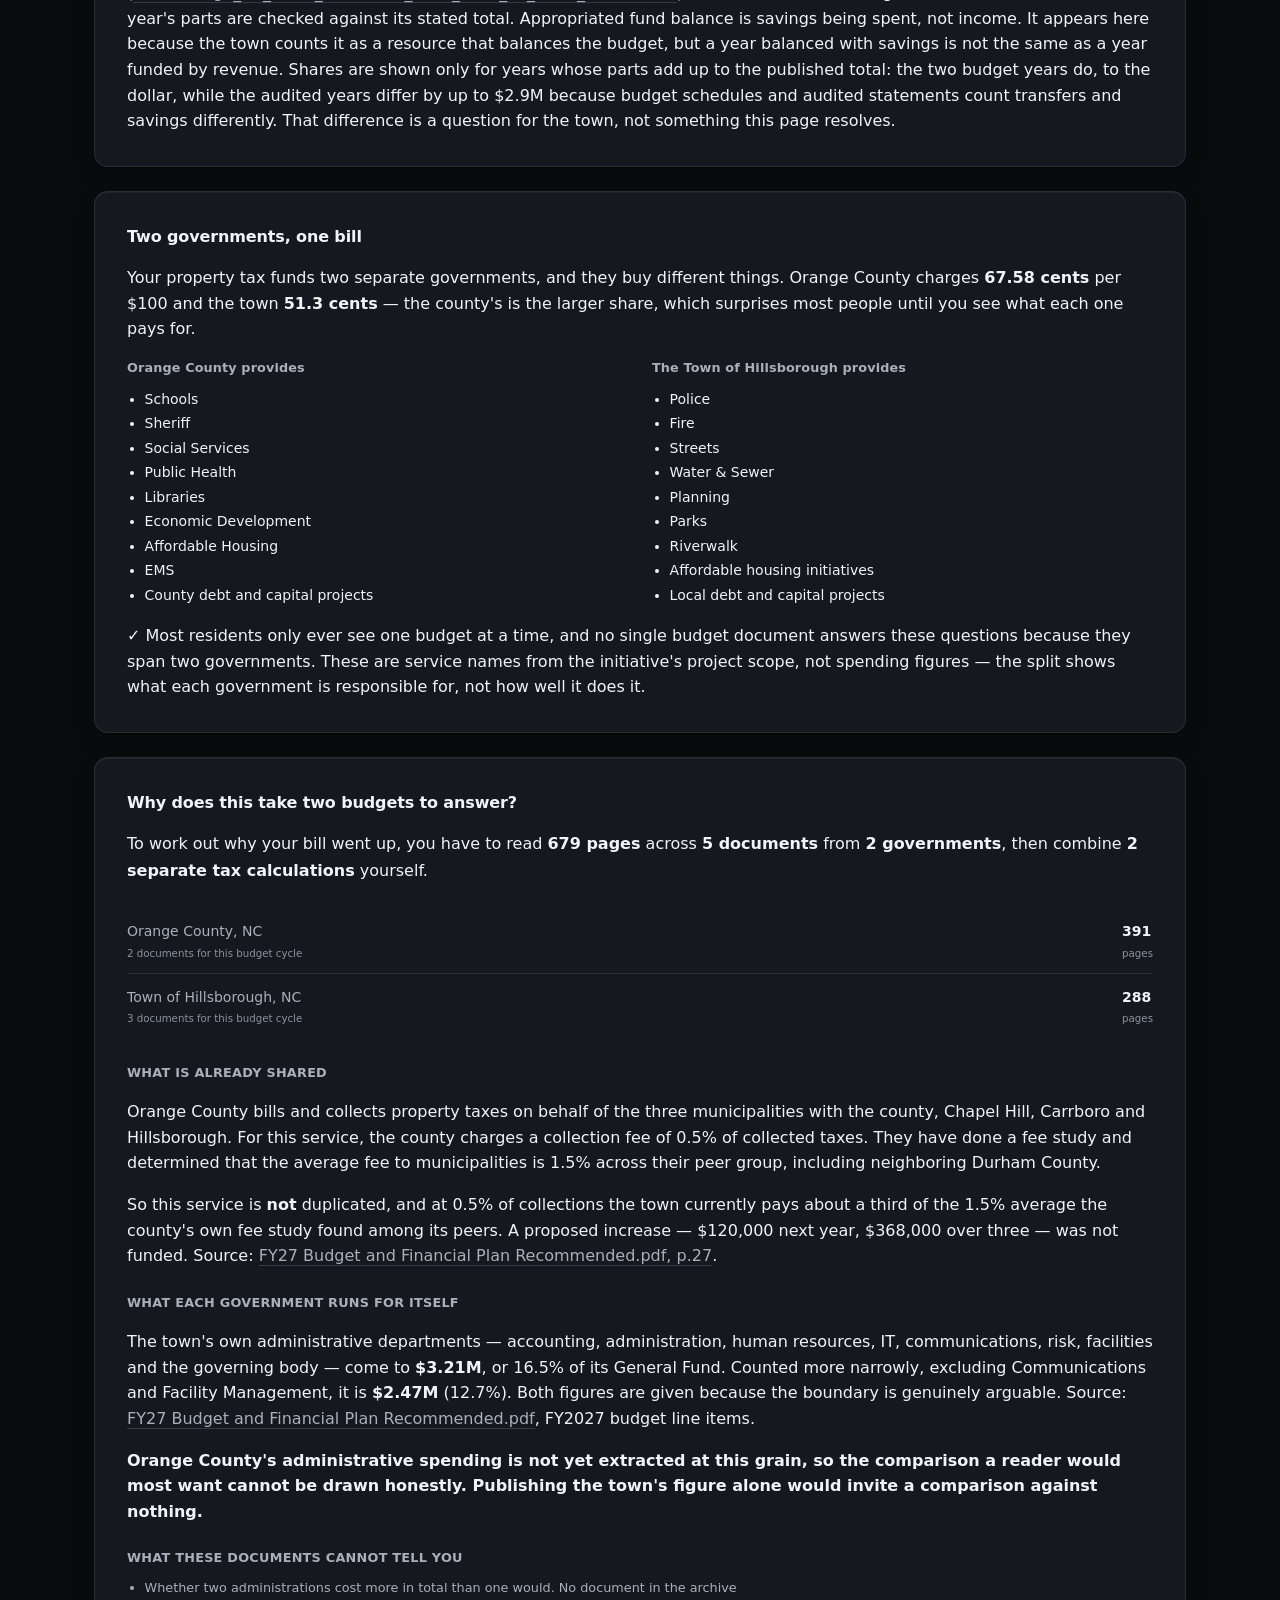
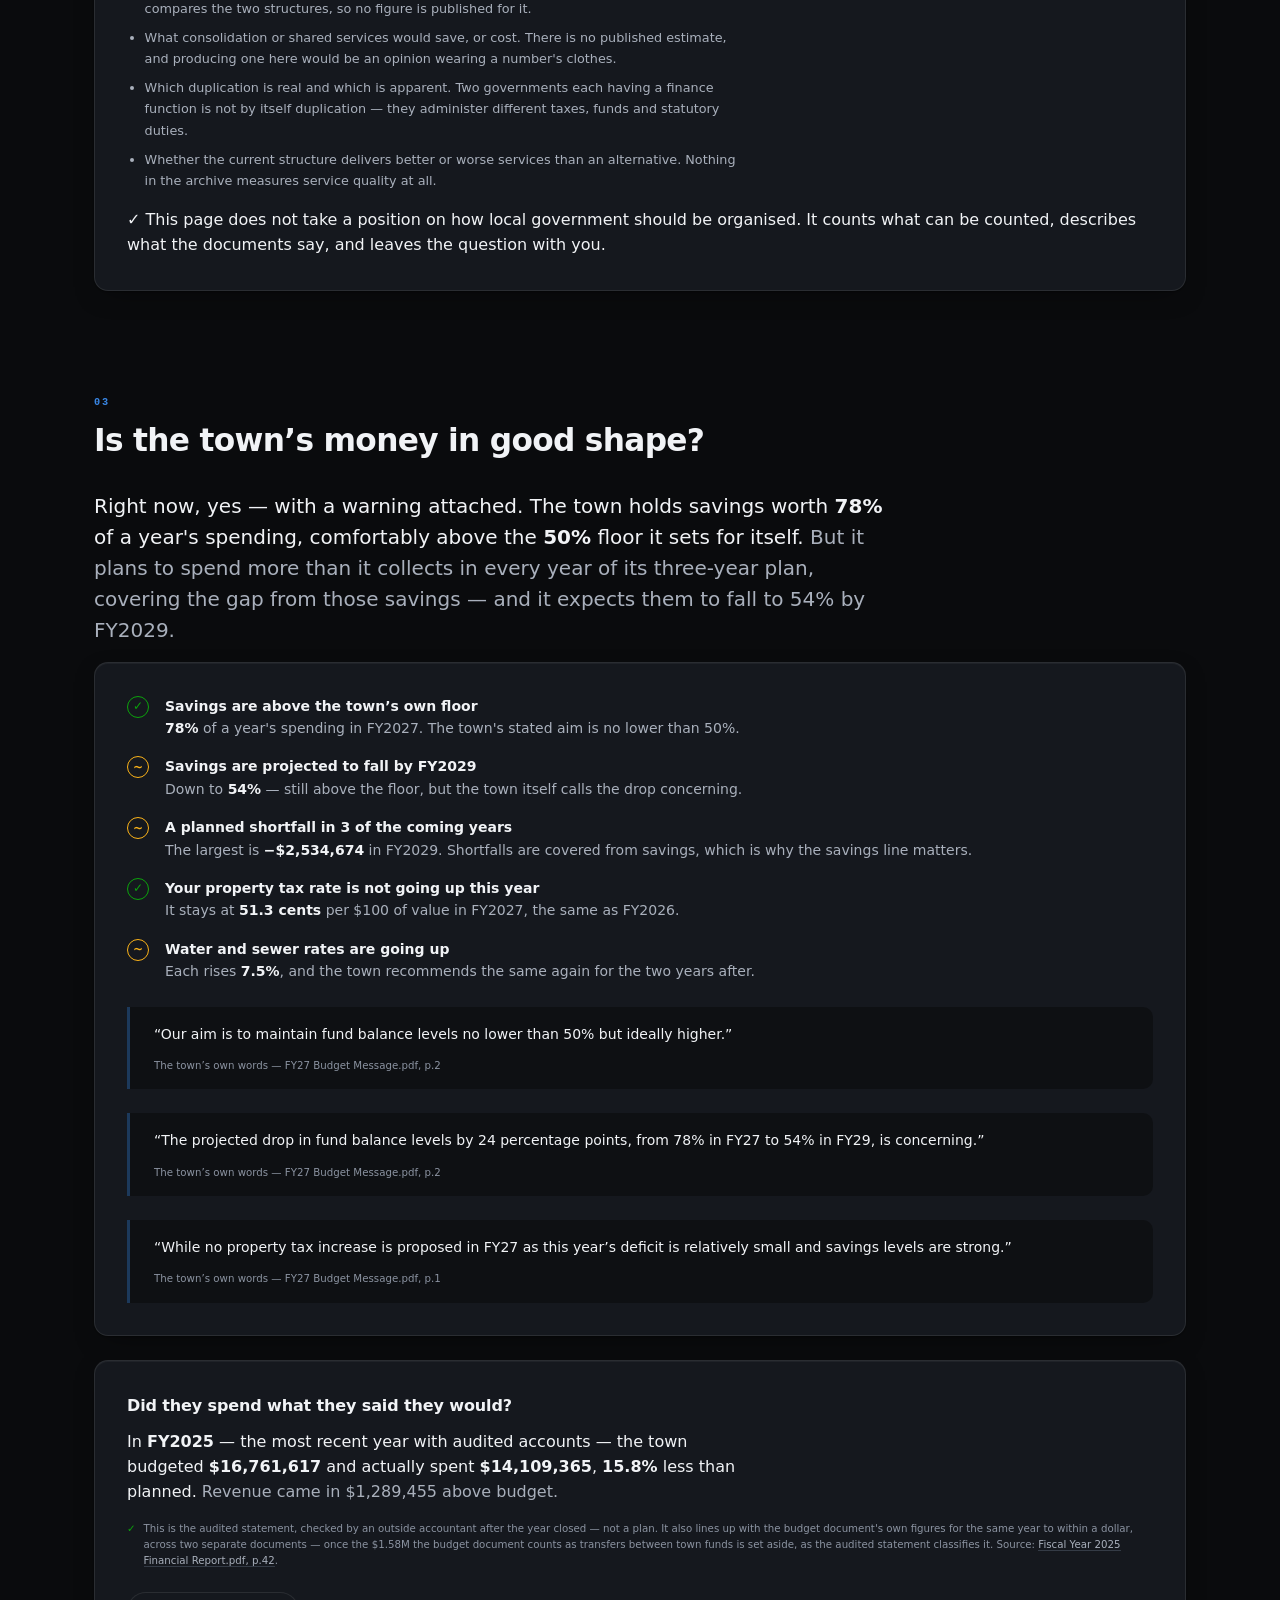
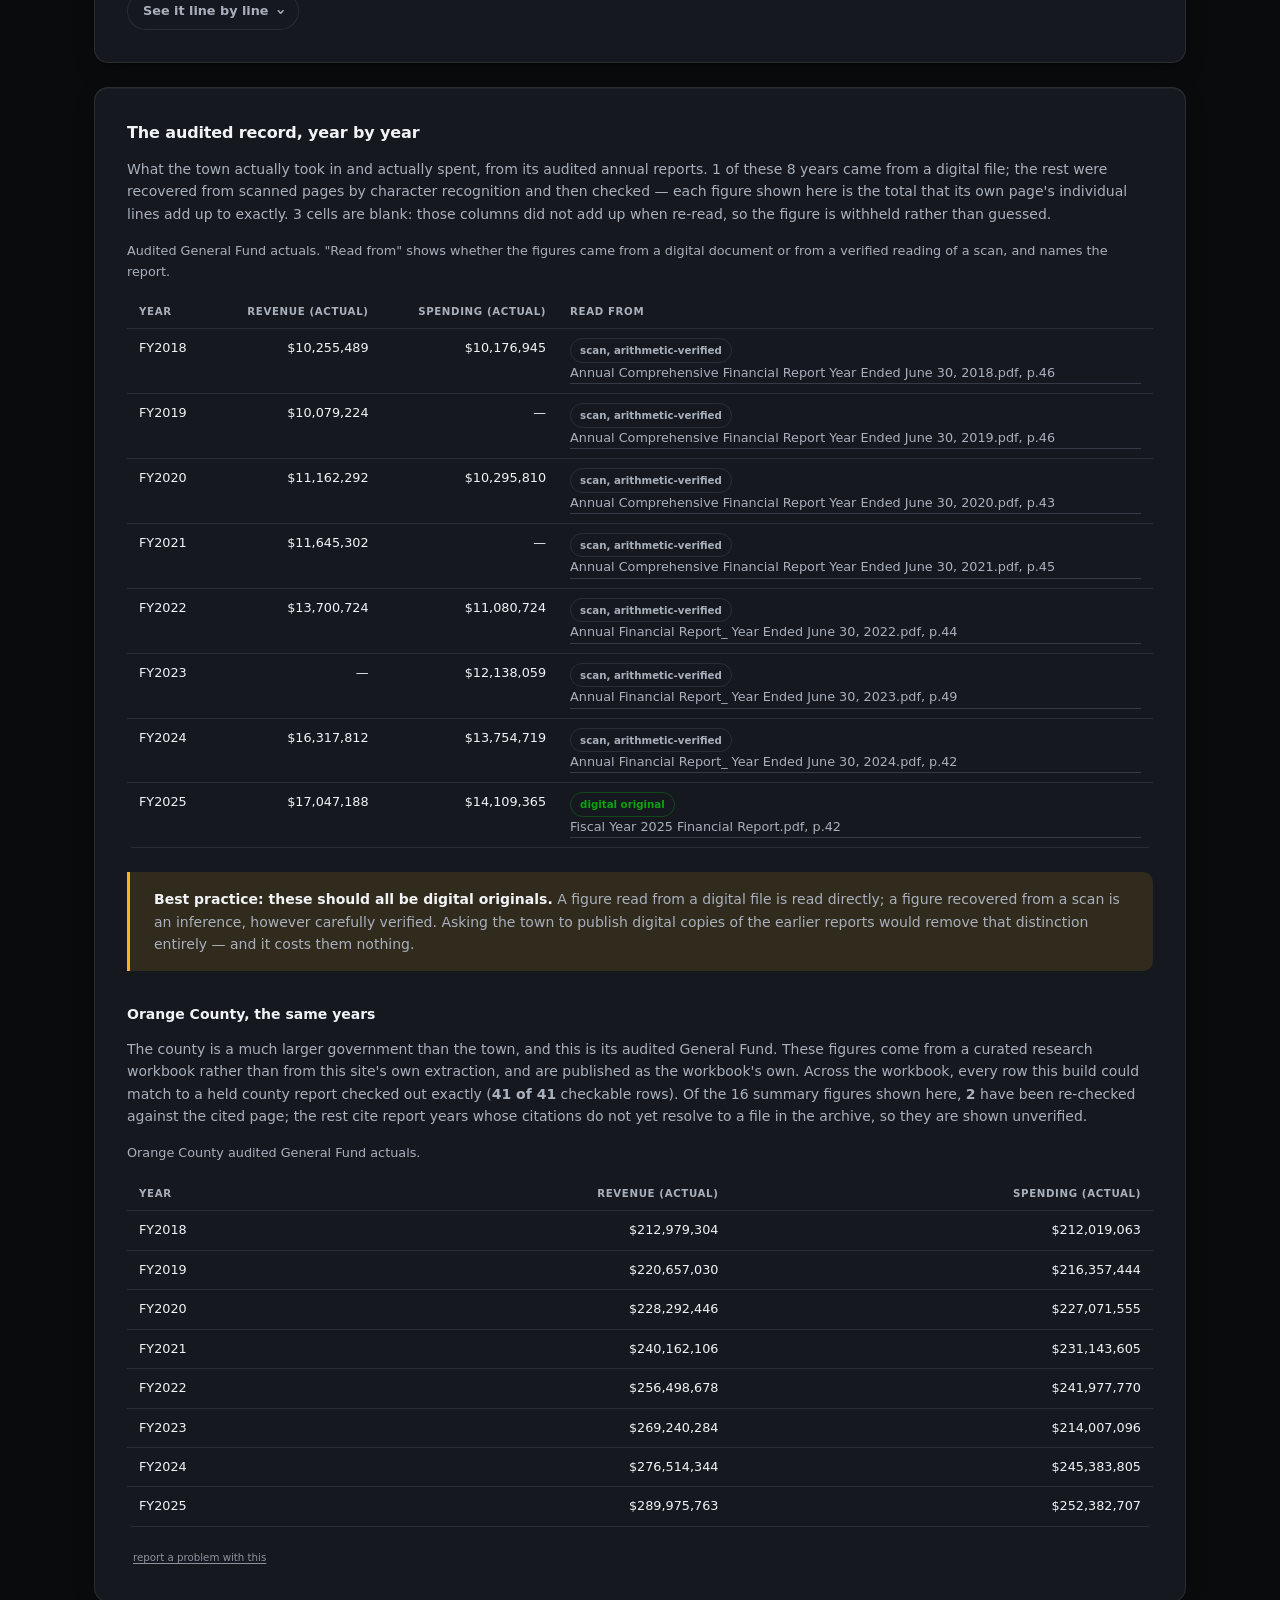
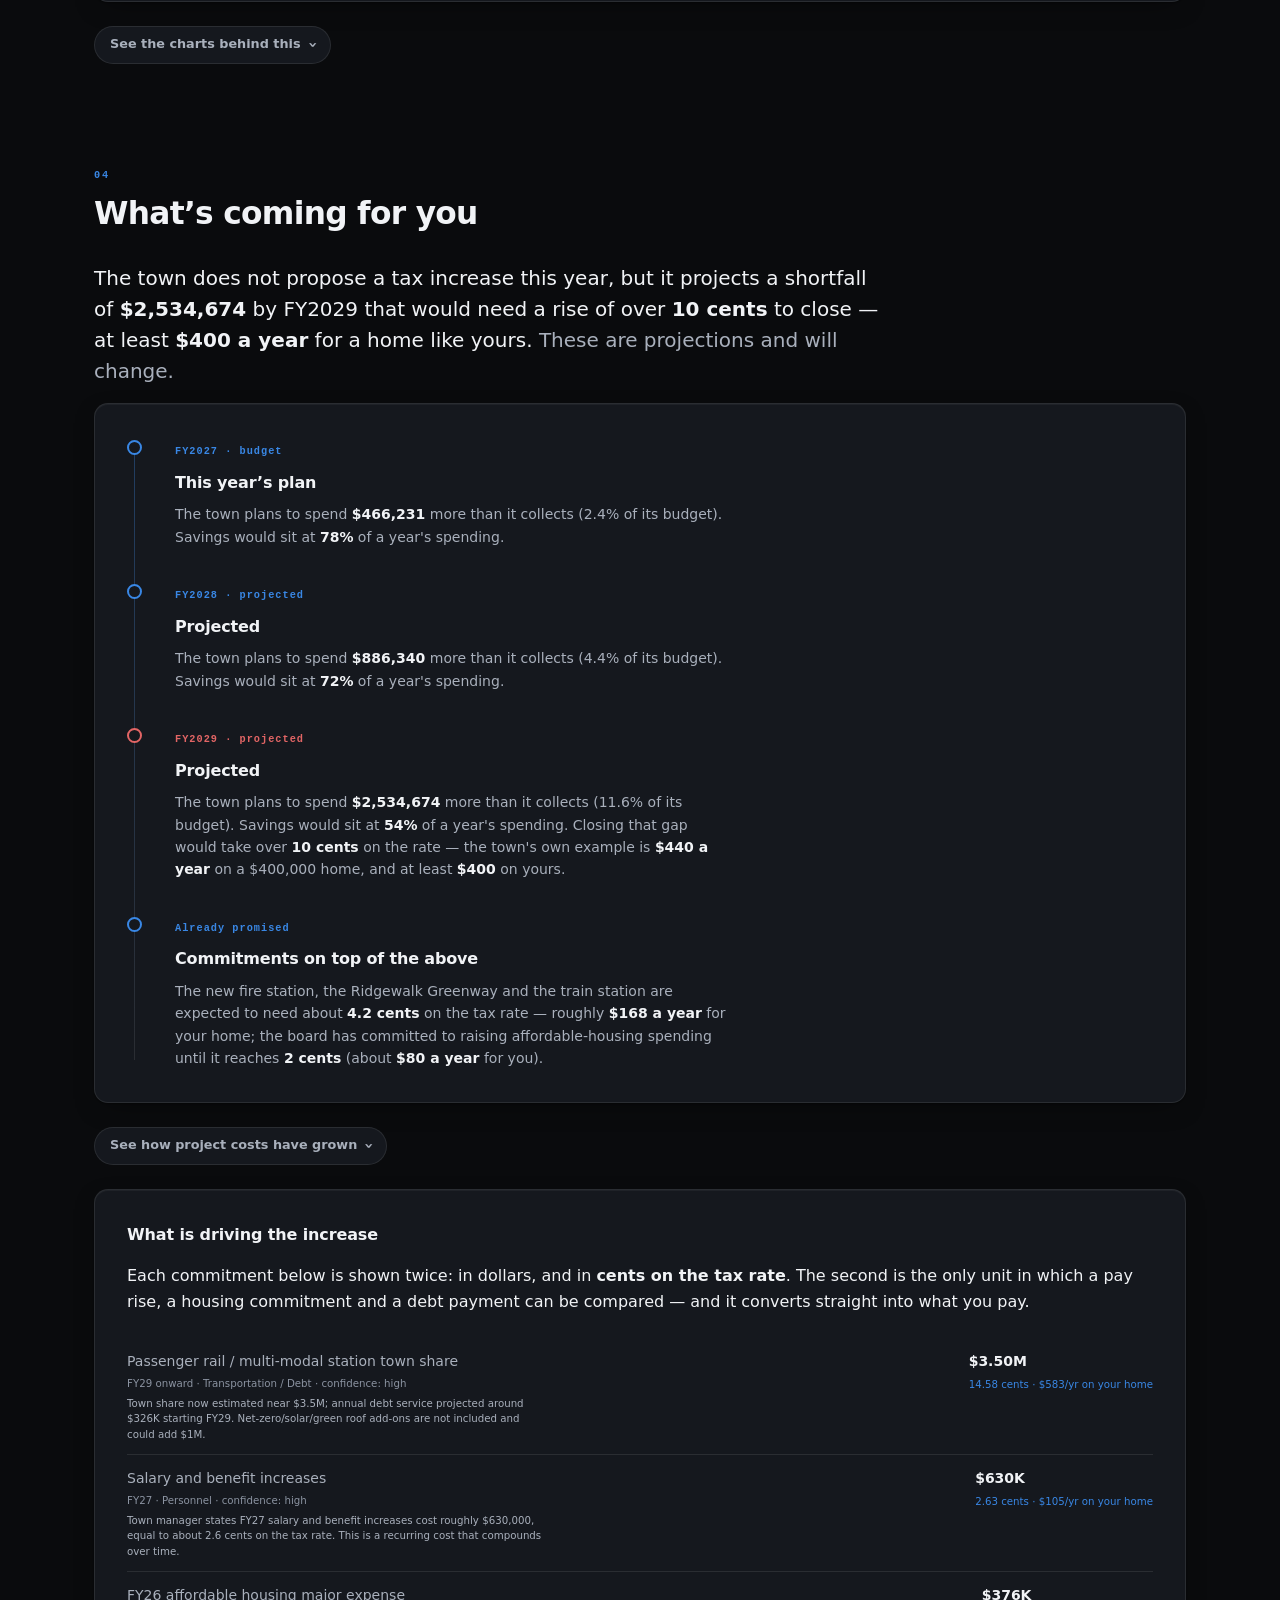
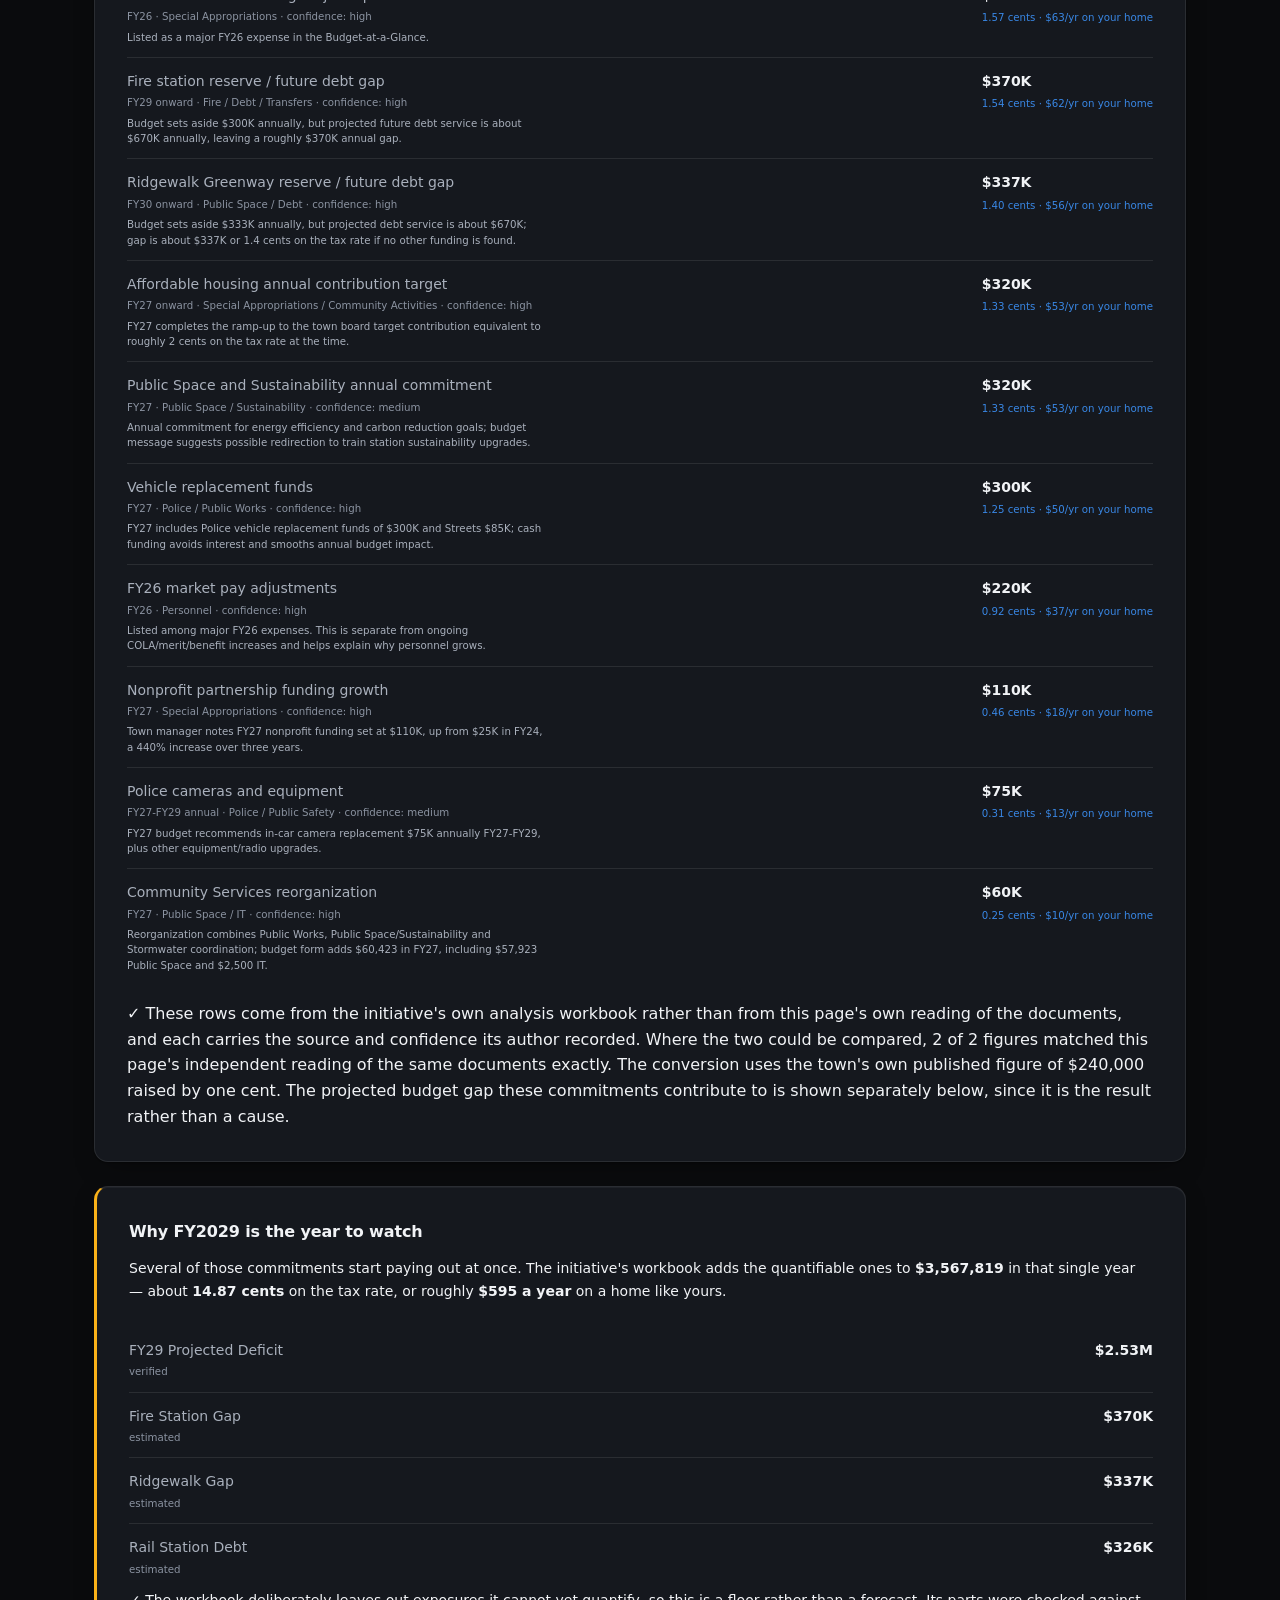
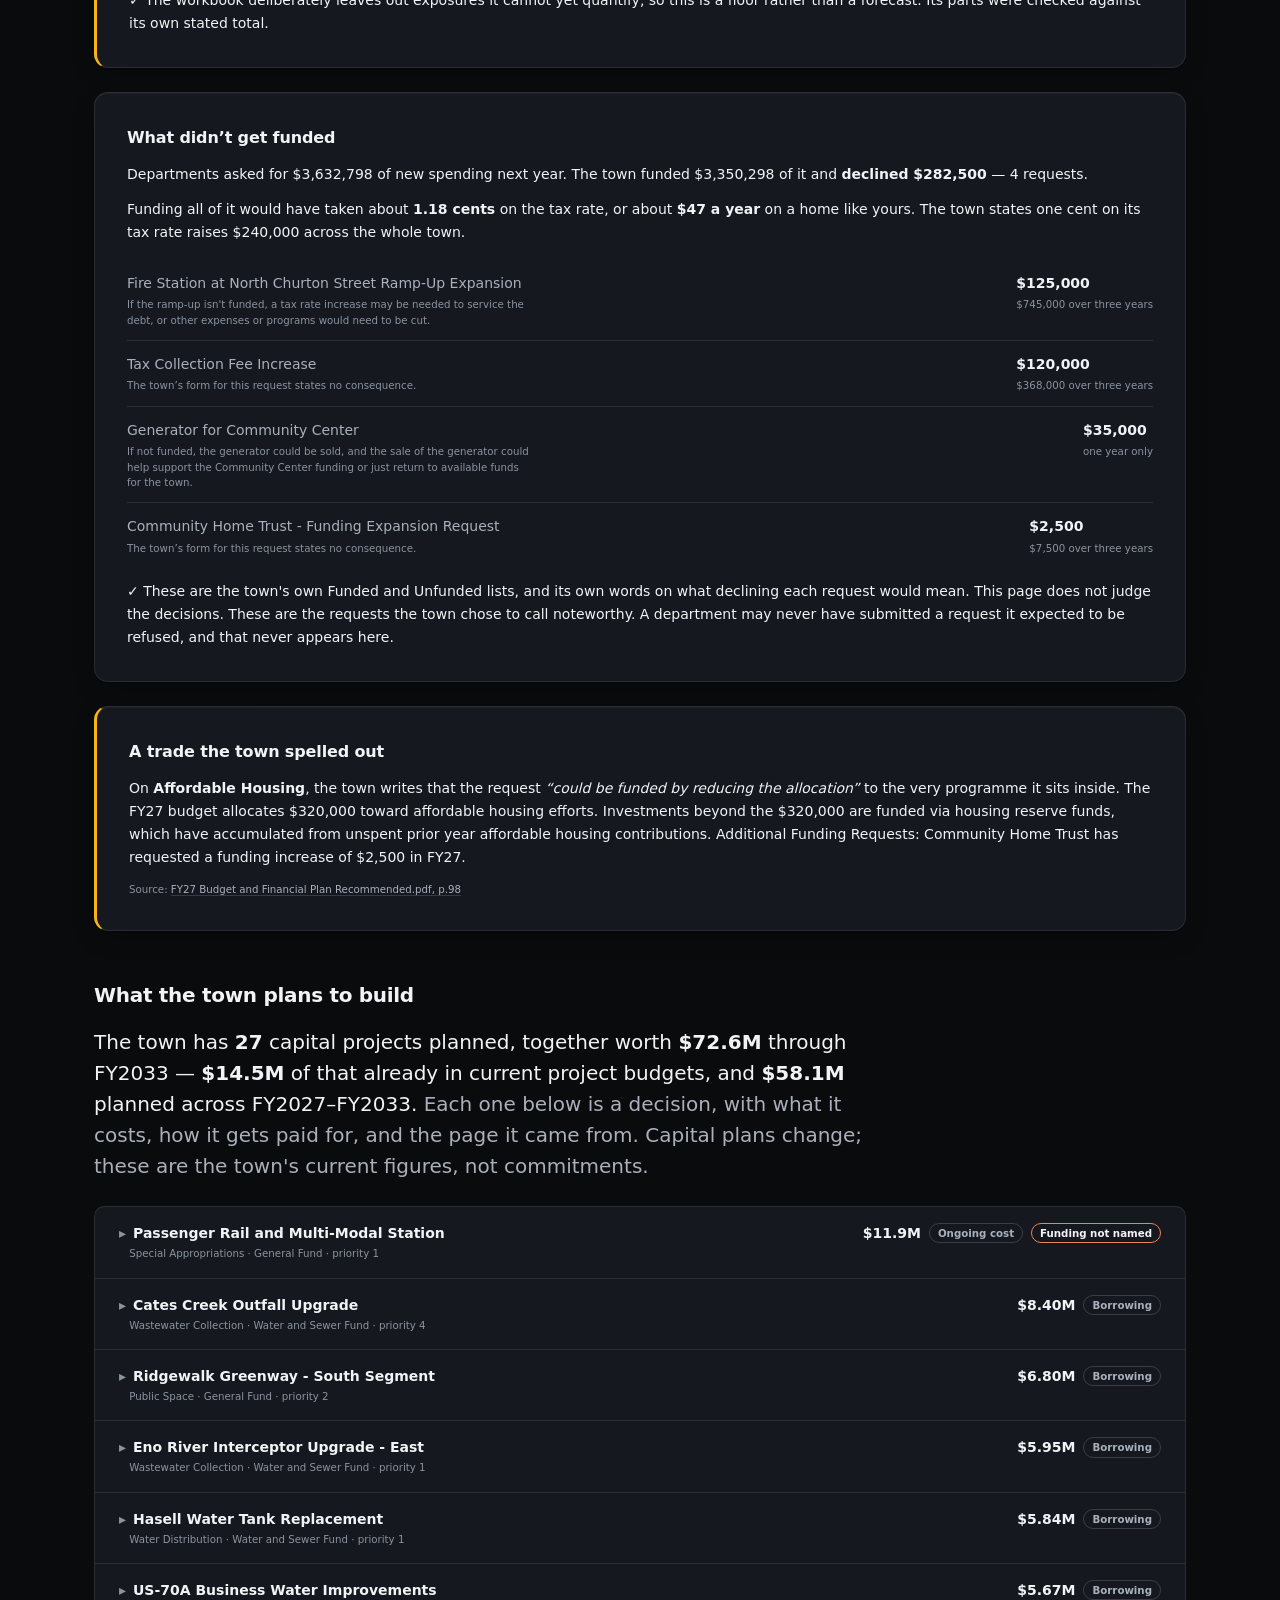
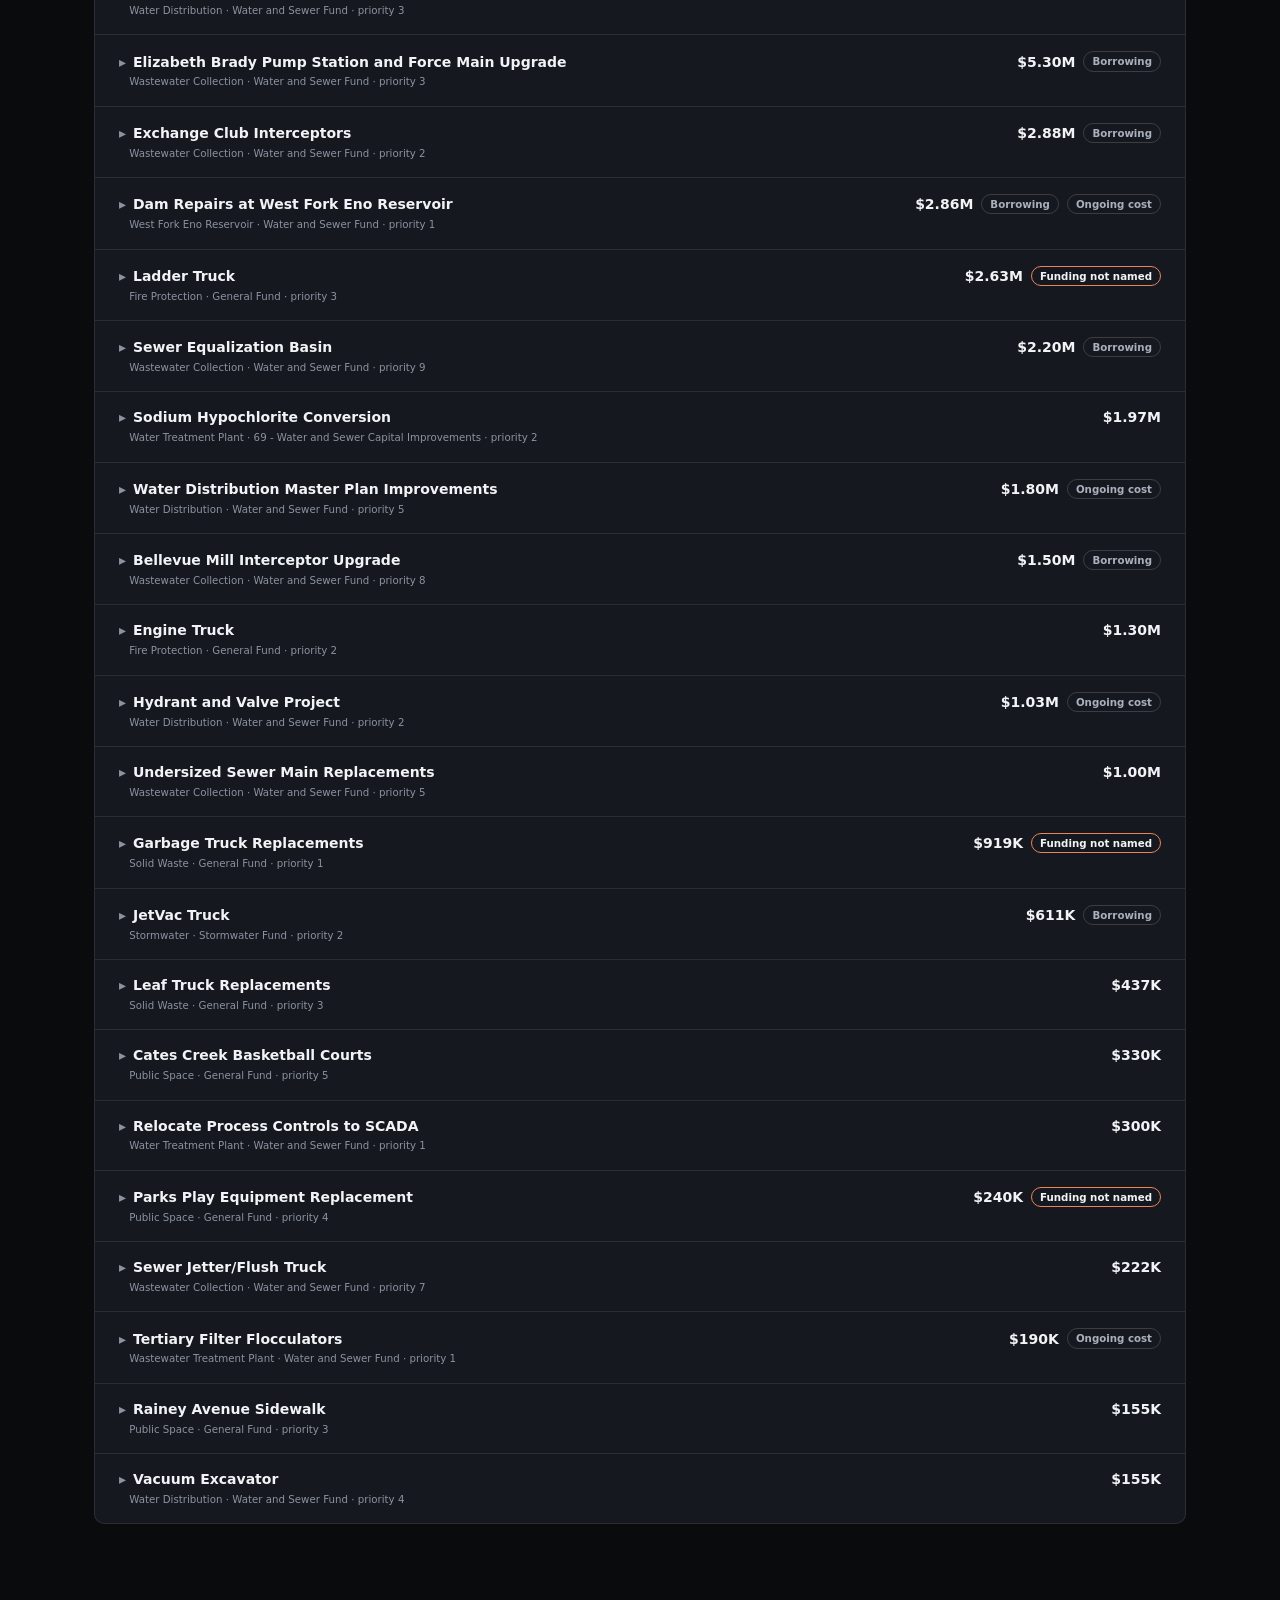
==== commit fe860d89: "Close the film questions, and correct the film in writing beside it David's decision, 2026-07-29: th" ====
--- a/index.html
+++ b/index.html
@@ -102,6 +102,11 @@
         </button>
         <p class="film-cap">For anyone who would rather be shown than read.
           <strong>Captioned, and nothing plays until you press it.</strong></p>
+        <!-- Filled by renderFilmNote(), and deliberately a SIBLING of .film-cap:
+             pressing play replaces the caption, and a correction that disappears
+             the moment somebody watches the thing it corrects is not a correction.
+             Stays empty if the film's figures ever match the data again. -->
+        <div id="filmNote"></div>
       </div>
       <div id="verifySlot"></div>
     </aside>
--- a/assets/style.css
+++ b/assets/style.css
@@ -336,6 +336,18 @@
 .film video { display: block; width: 100%; height: auto; border-radius: var(--r-lg);
               background: #000; border: 1px solid var(--hairline); }
 .film-alt { margin: var(--s3) 0 0; font-size: var(--t-2xs); color: var(--text-muted); }
+/* The film's own corrections. Amber like every other "read this" on the page, and
+   never hidden behind a disclosure: a correction the reader has to open is one the
+   reader will not read. */
+.film-note {
+  margin: var(--s3) 0 0; padding: var(--s3) var(--s4);
+  background: color-mix(in srgb, var(--warning) 9%, transparent);
+  border-left: 3px solid var(--warning);
+  border-radius: 0 var(--r-sm) var(--r-sm) 0;
+  font-size: var(--t-2xs); line-height: 1.6; color: var(--text-secondary);
+}
+.film-note strong { color: var(--text-primary); }
+.film-note em { color: var(--text-primary); font-style: normal; }
 /* Credibility card — the site's whole thesis is that it can be checked, so the
    masthead states how, instead of leaving the column empty. */
 .verify {
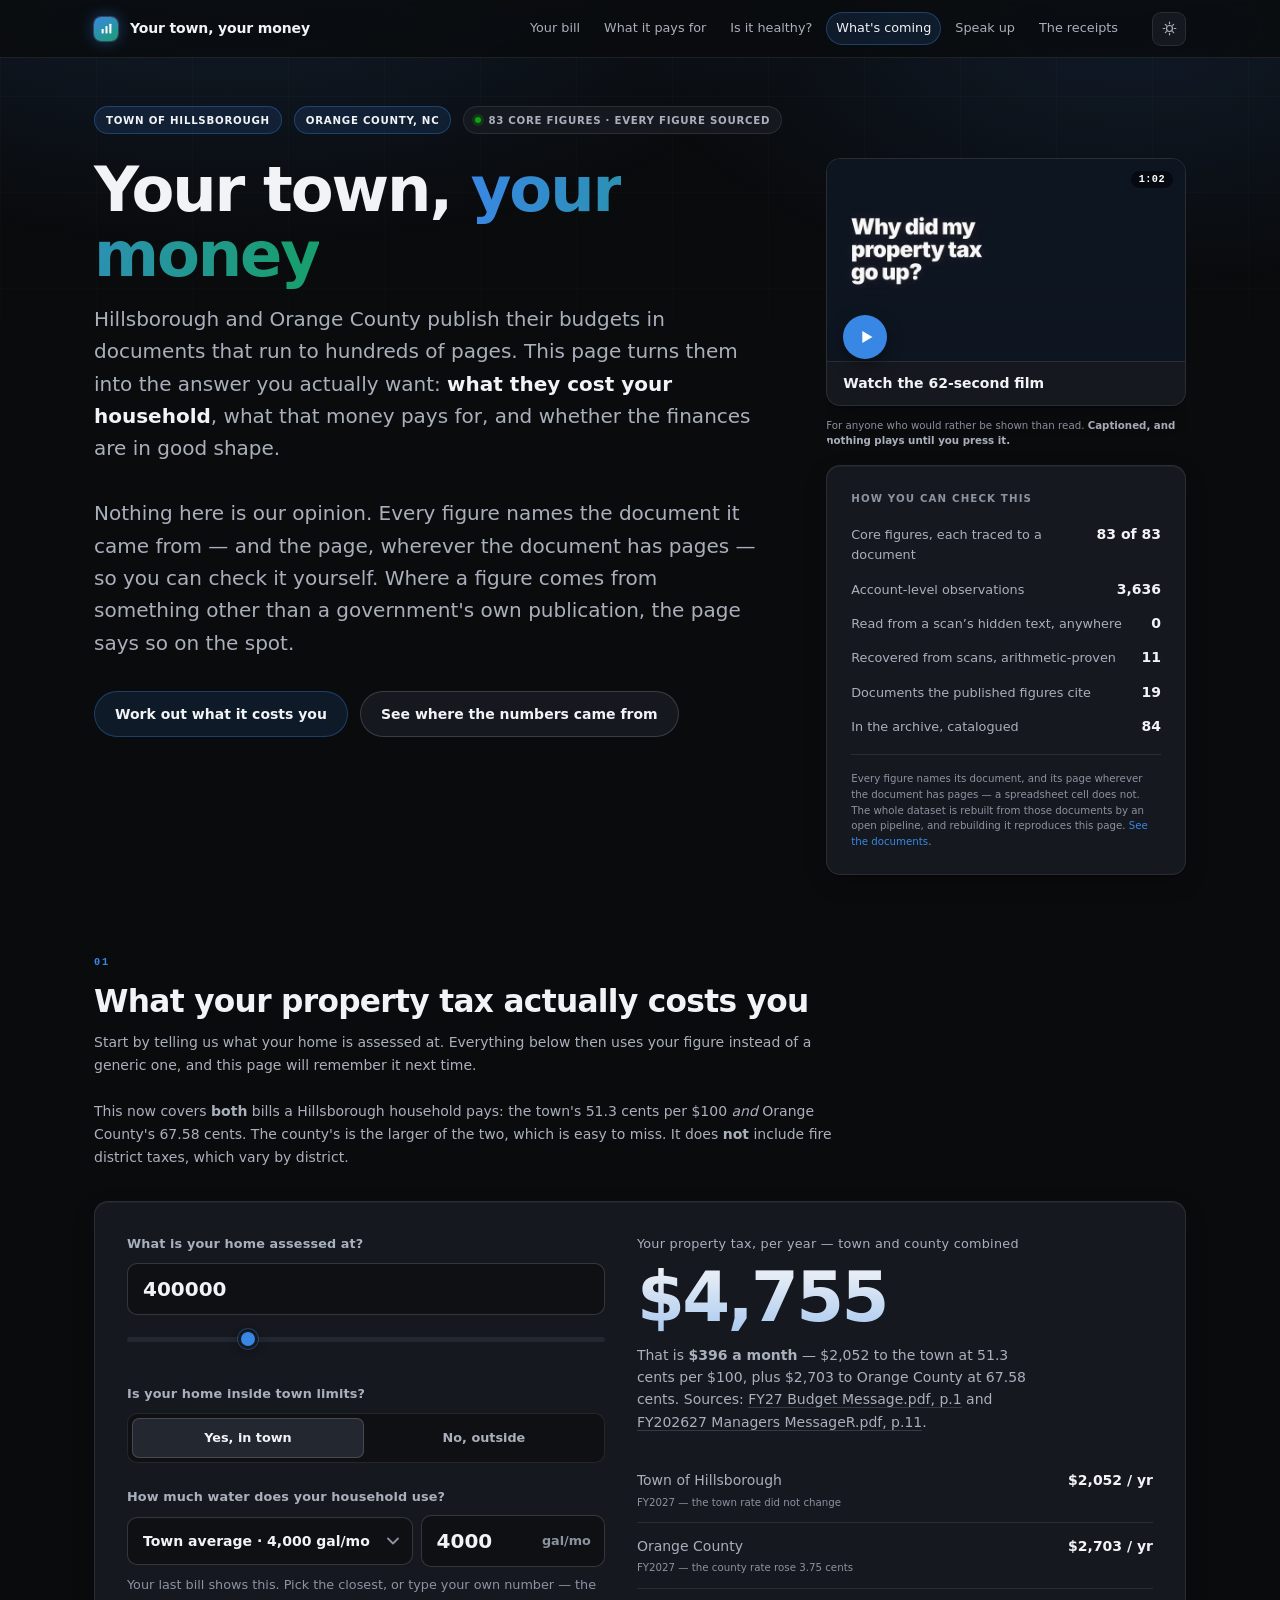
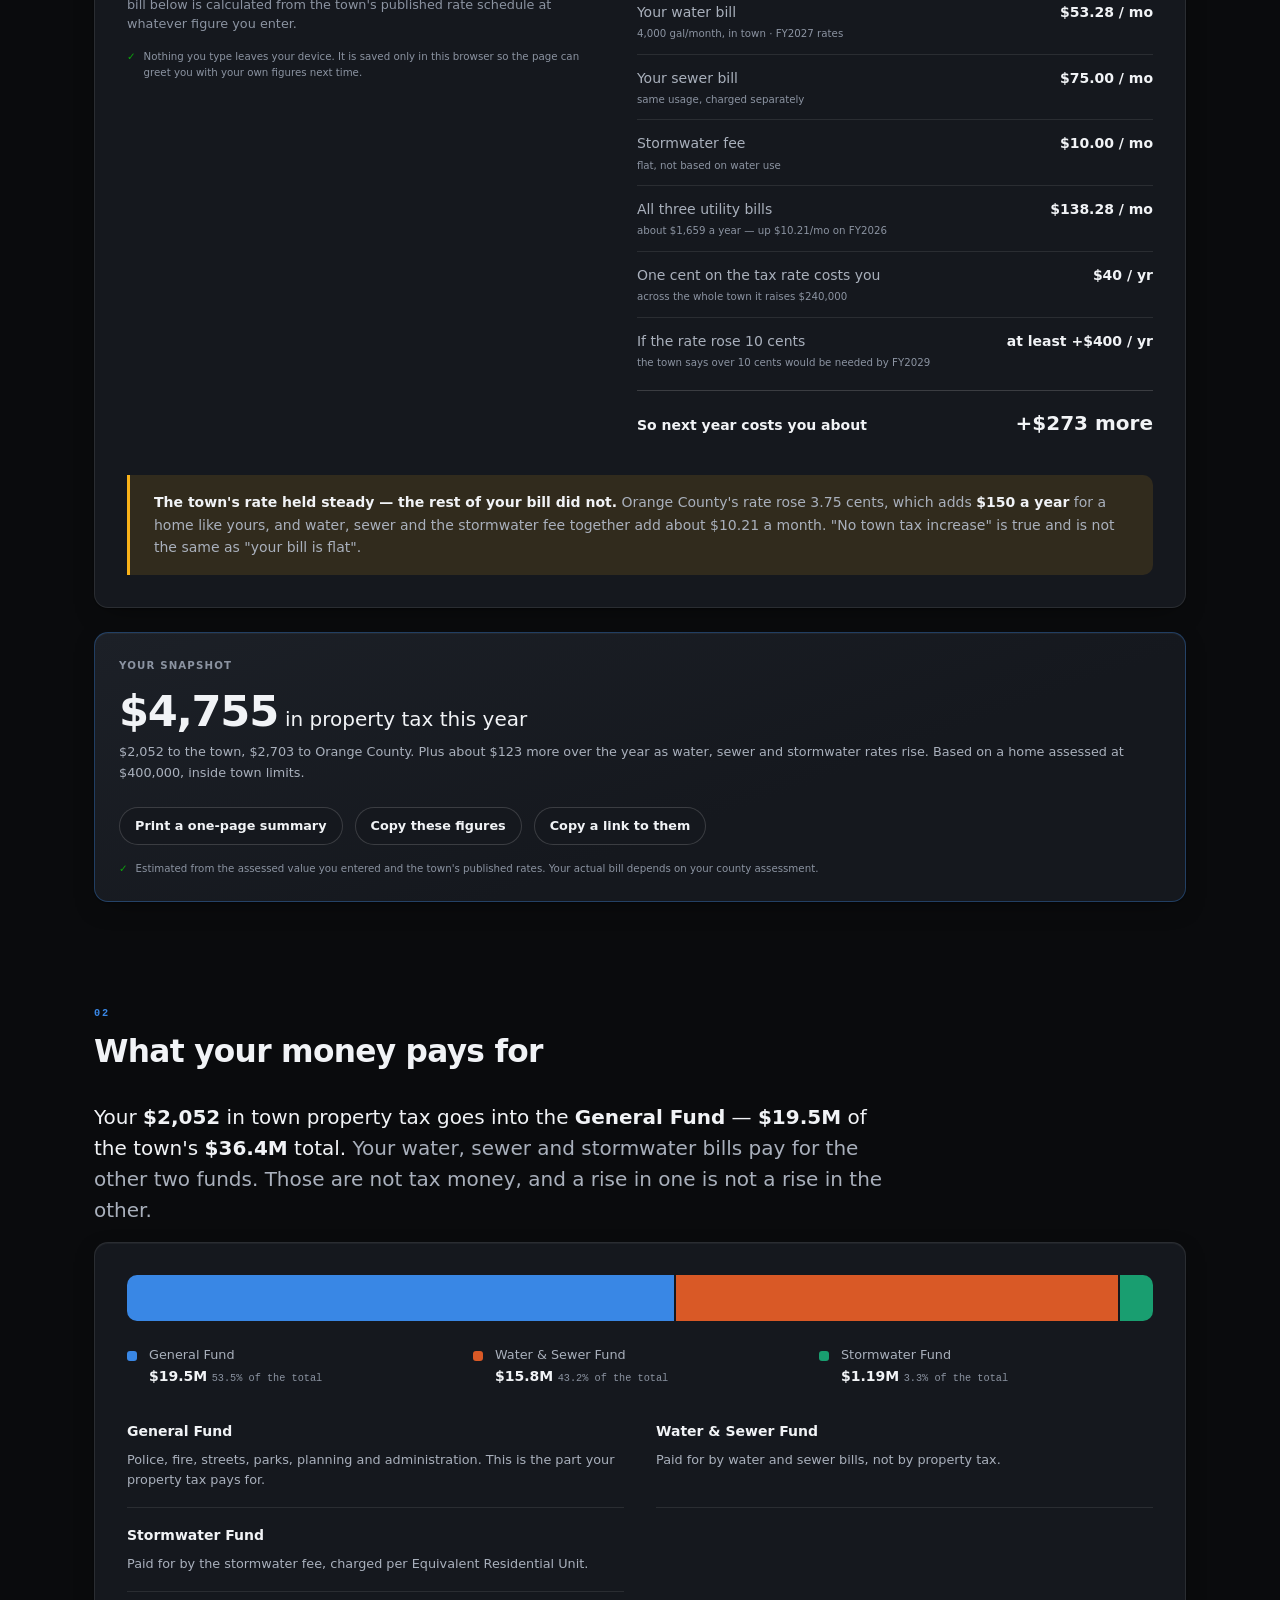
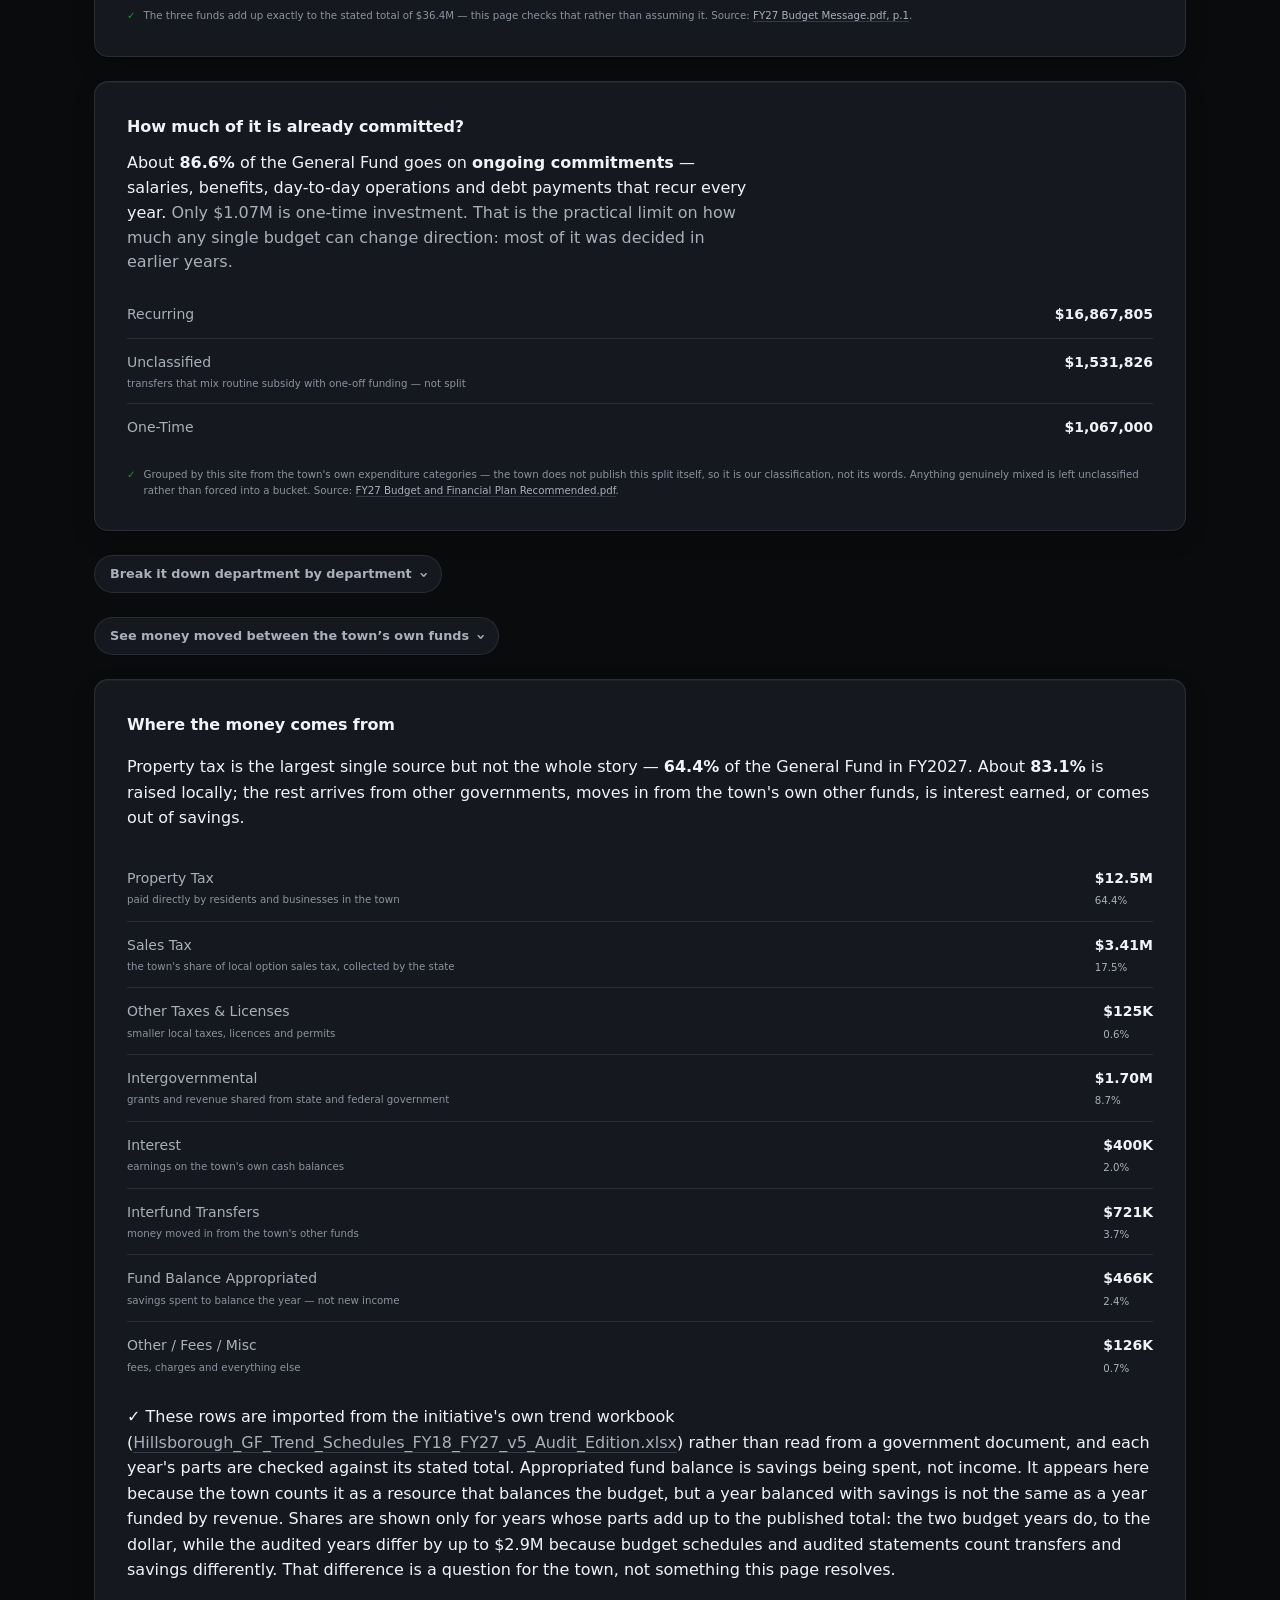
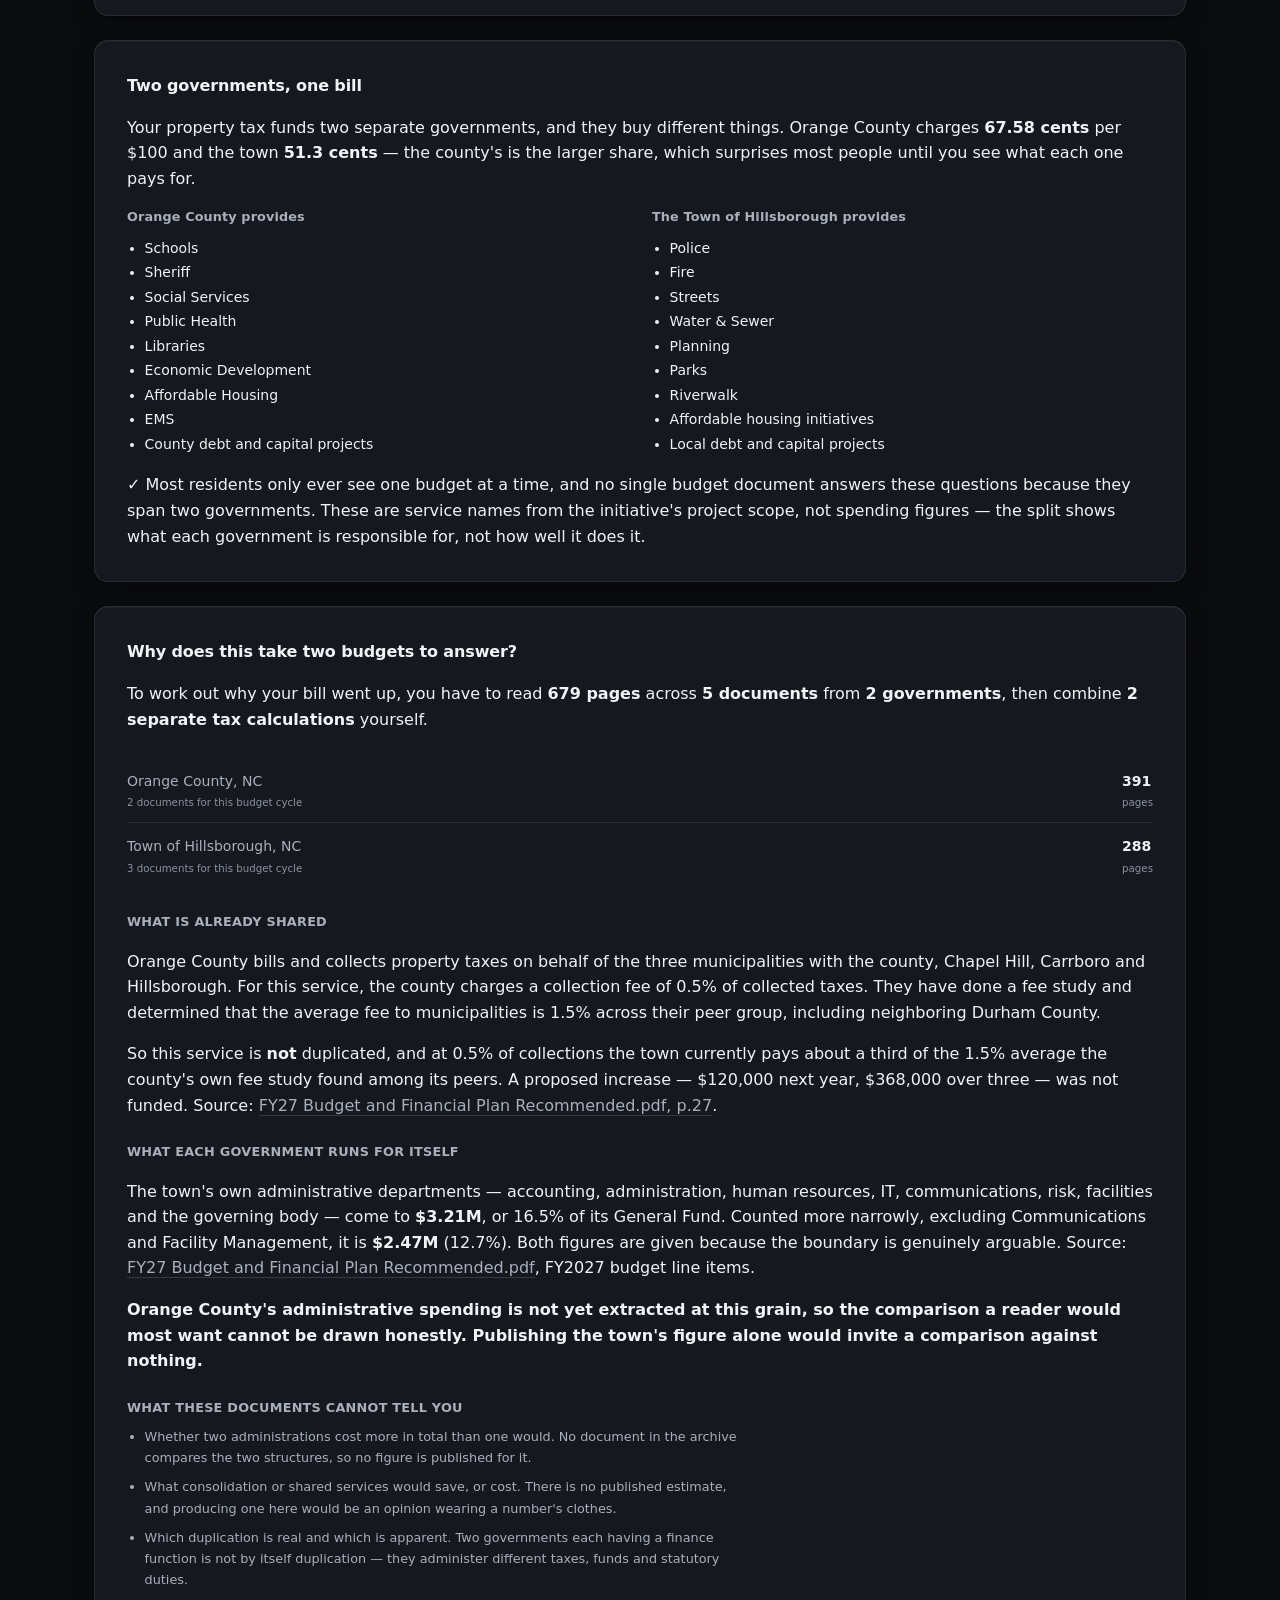
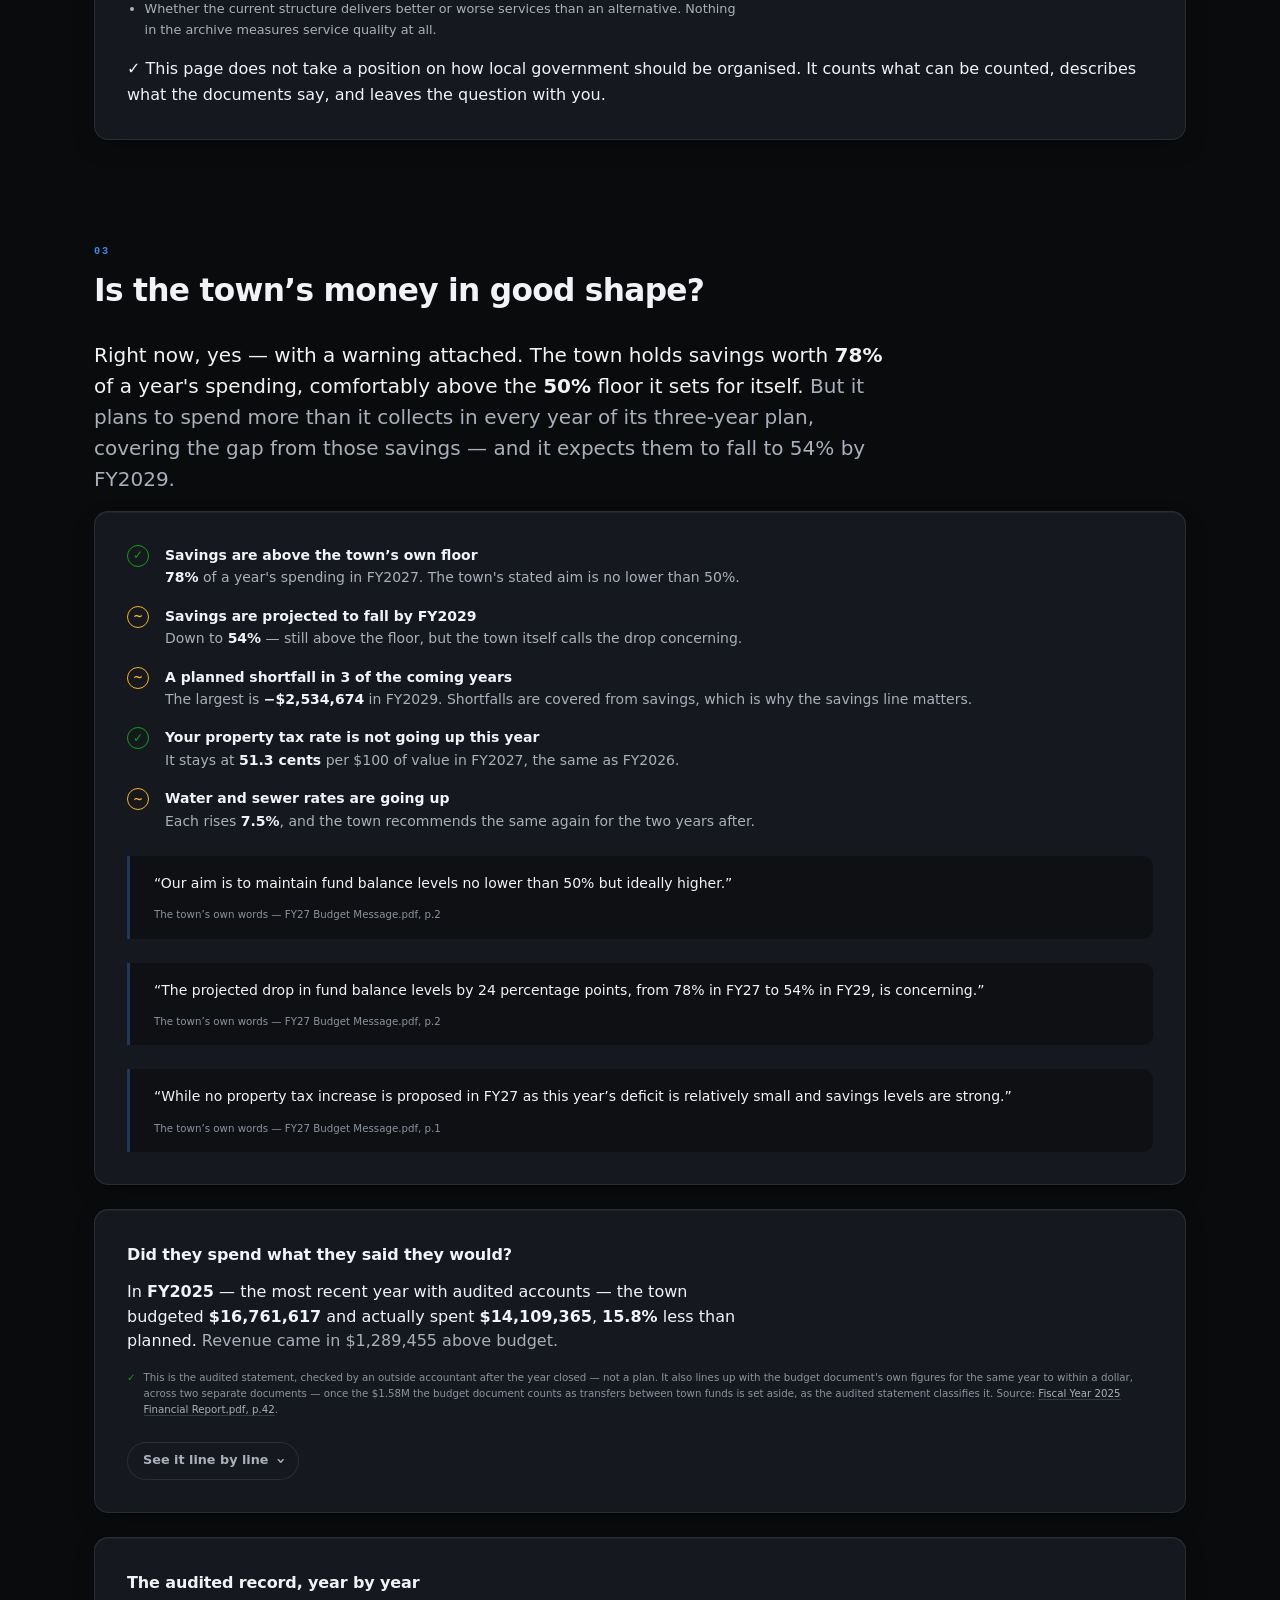
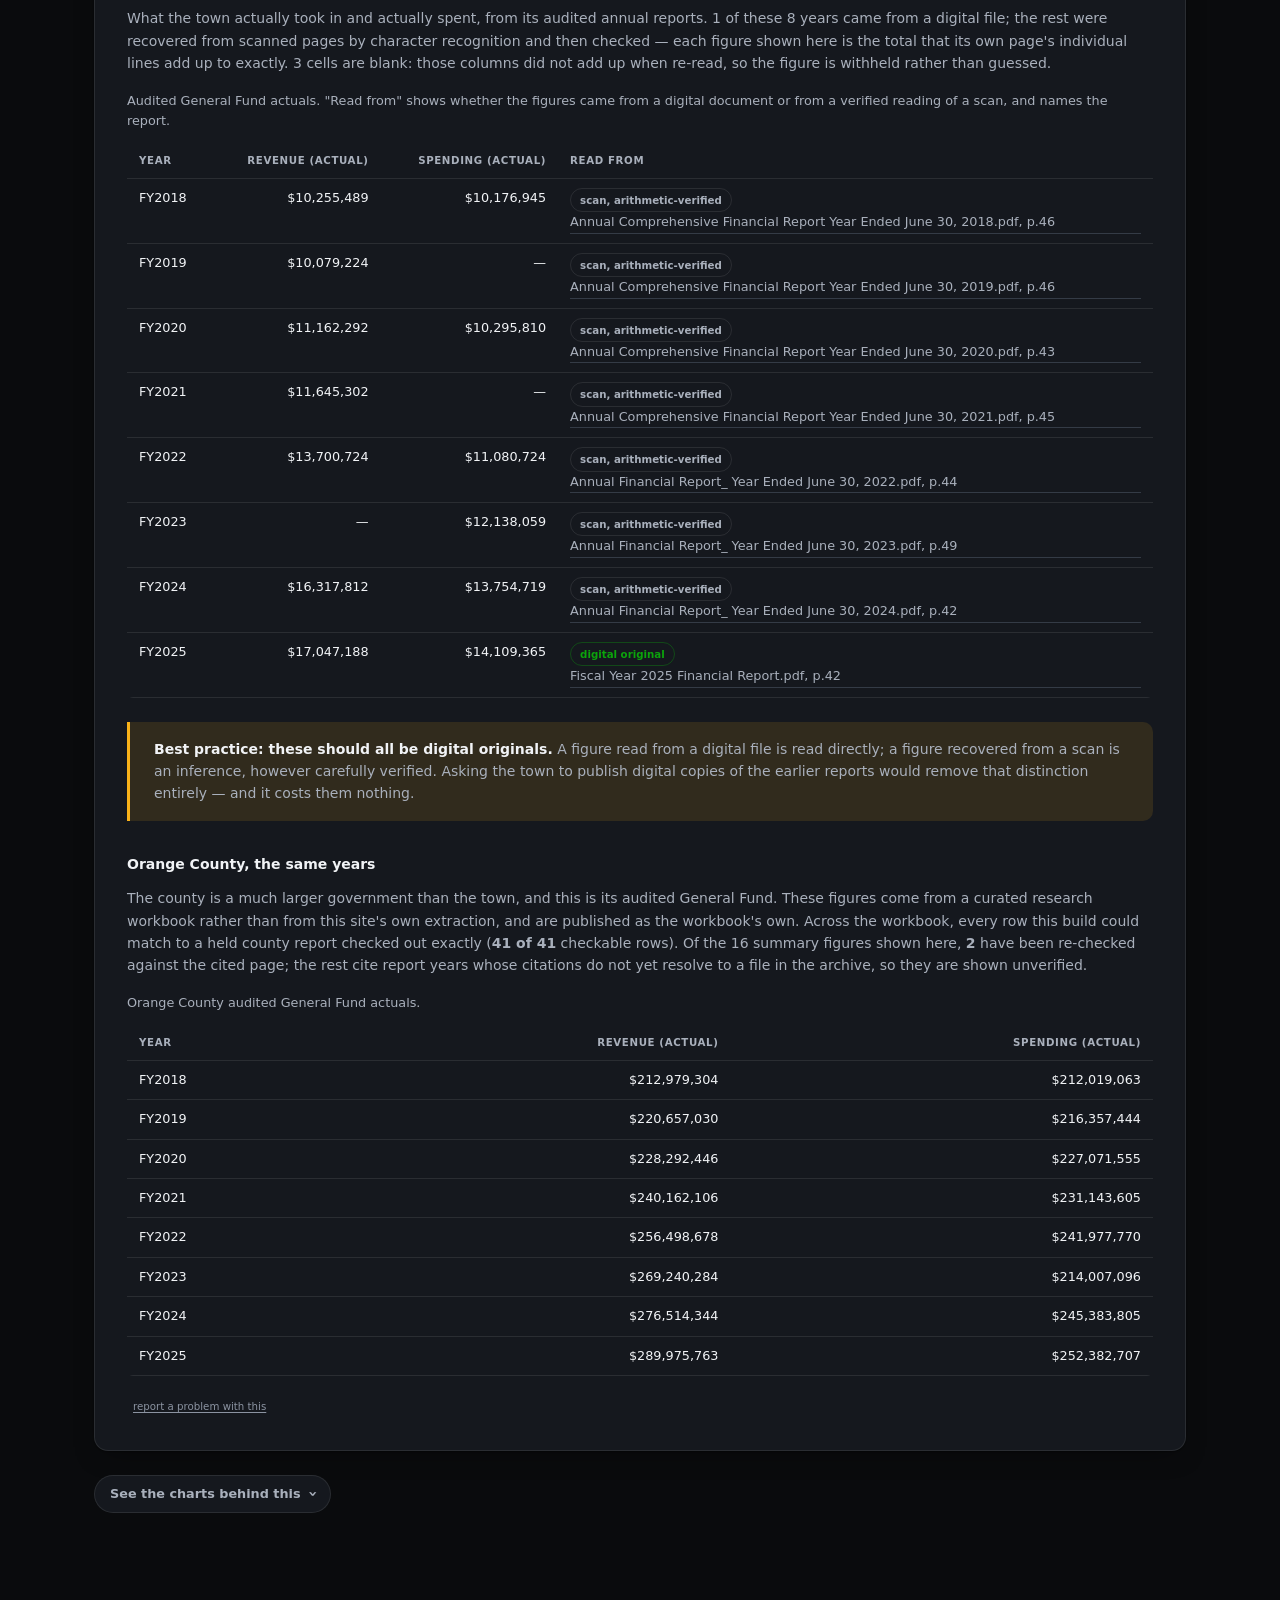
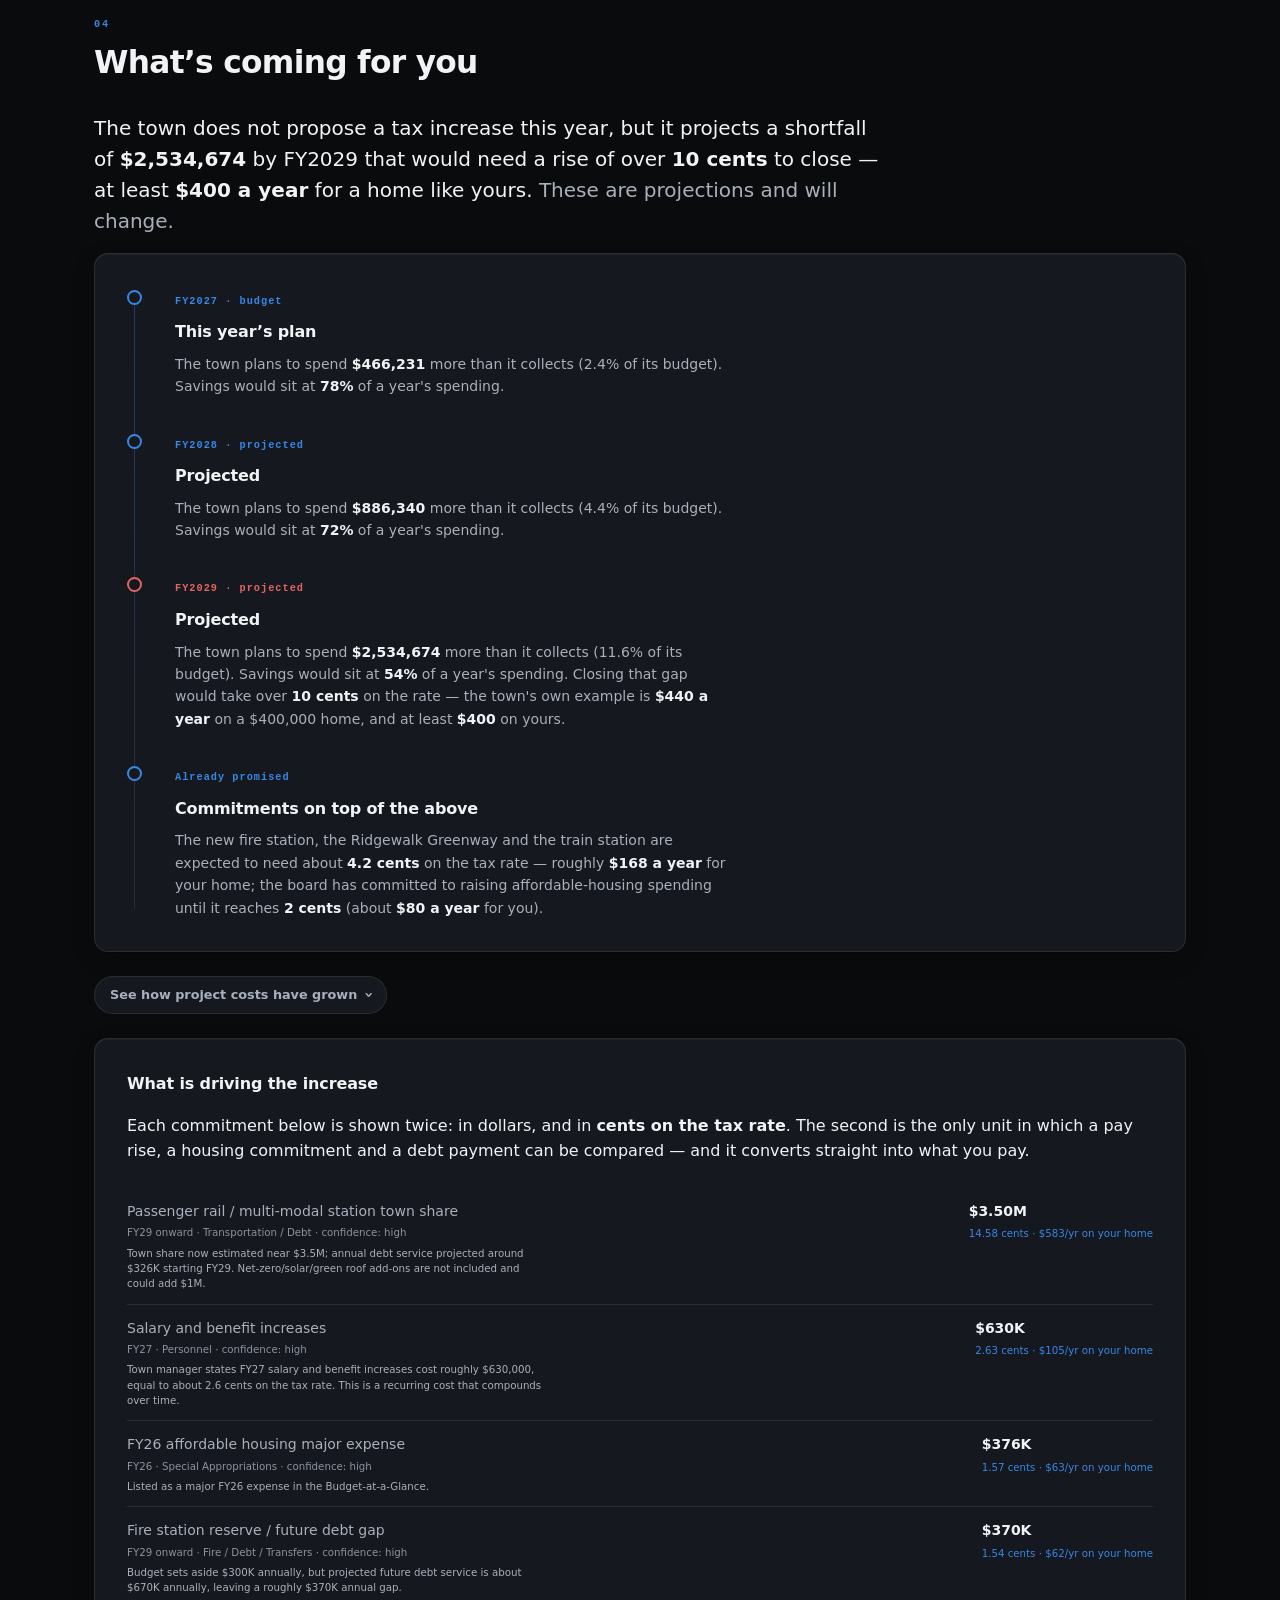
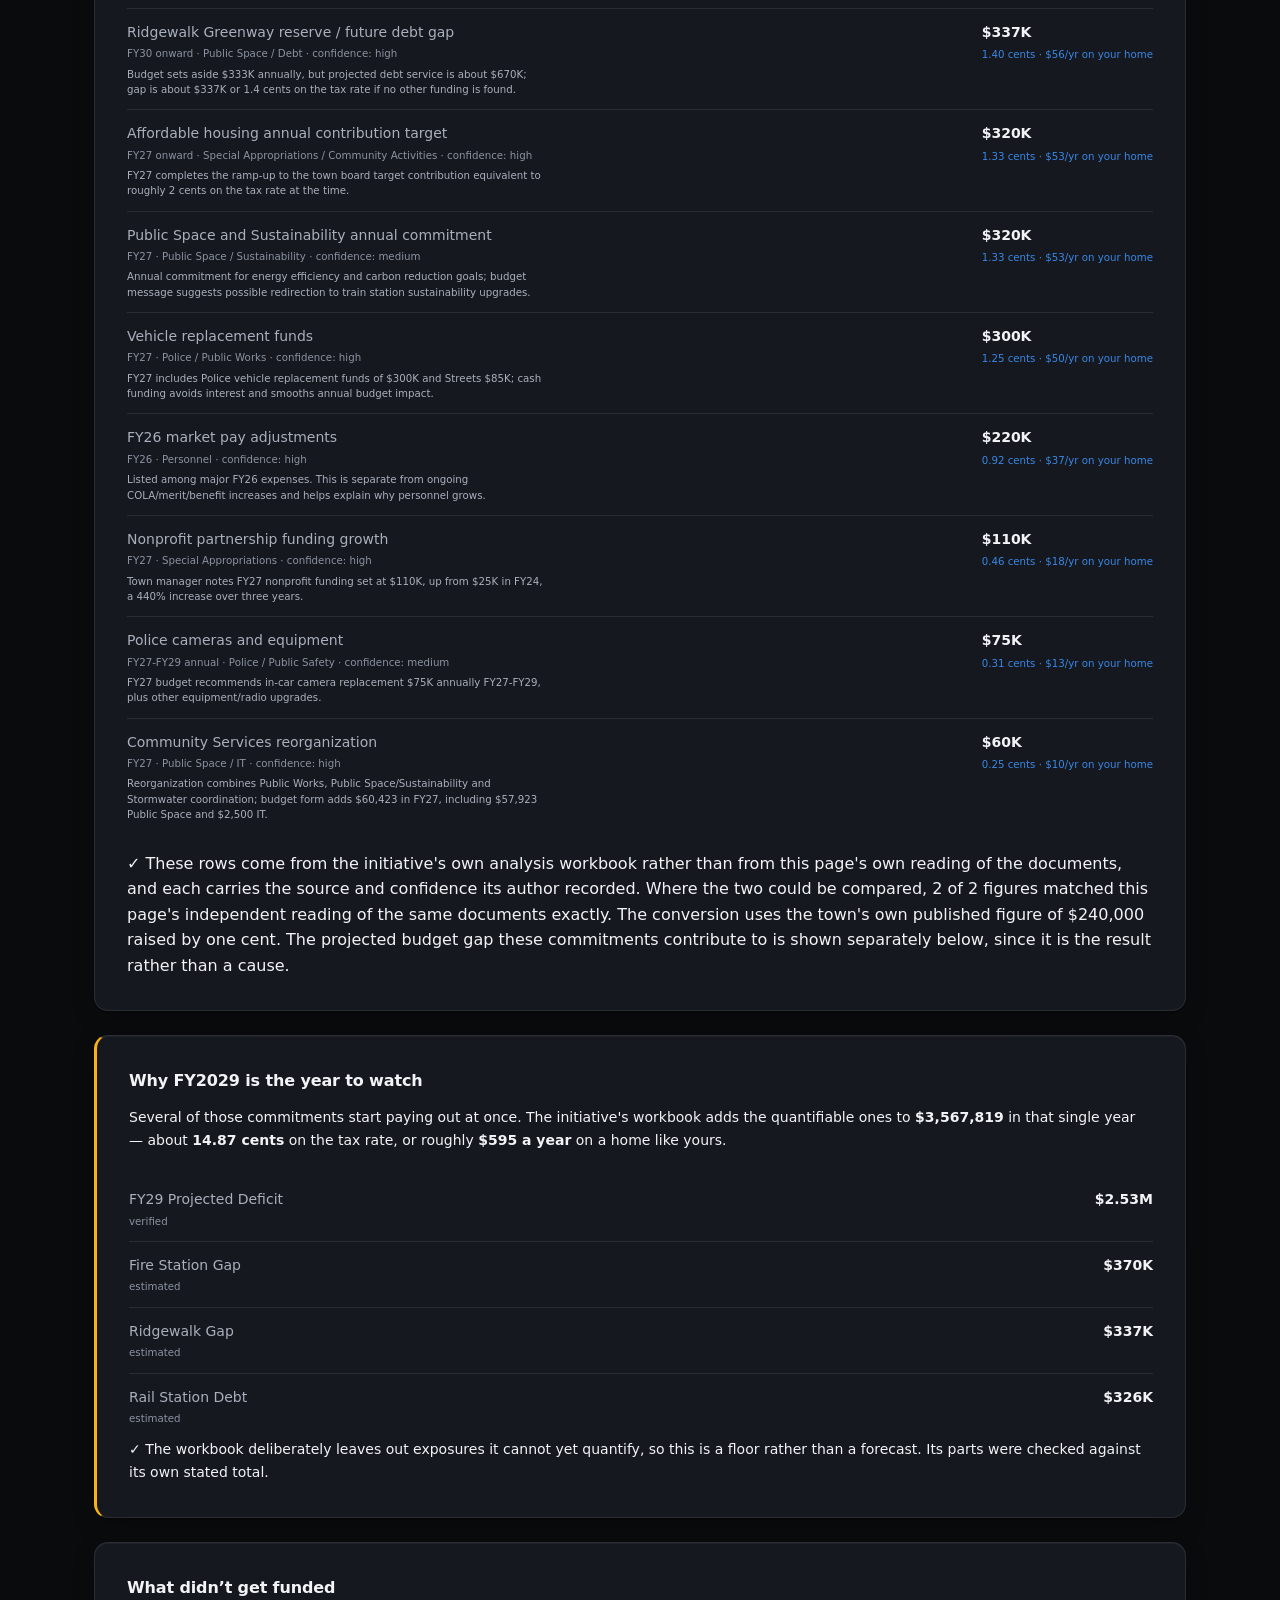
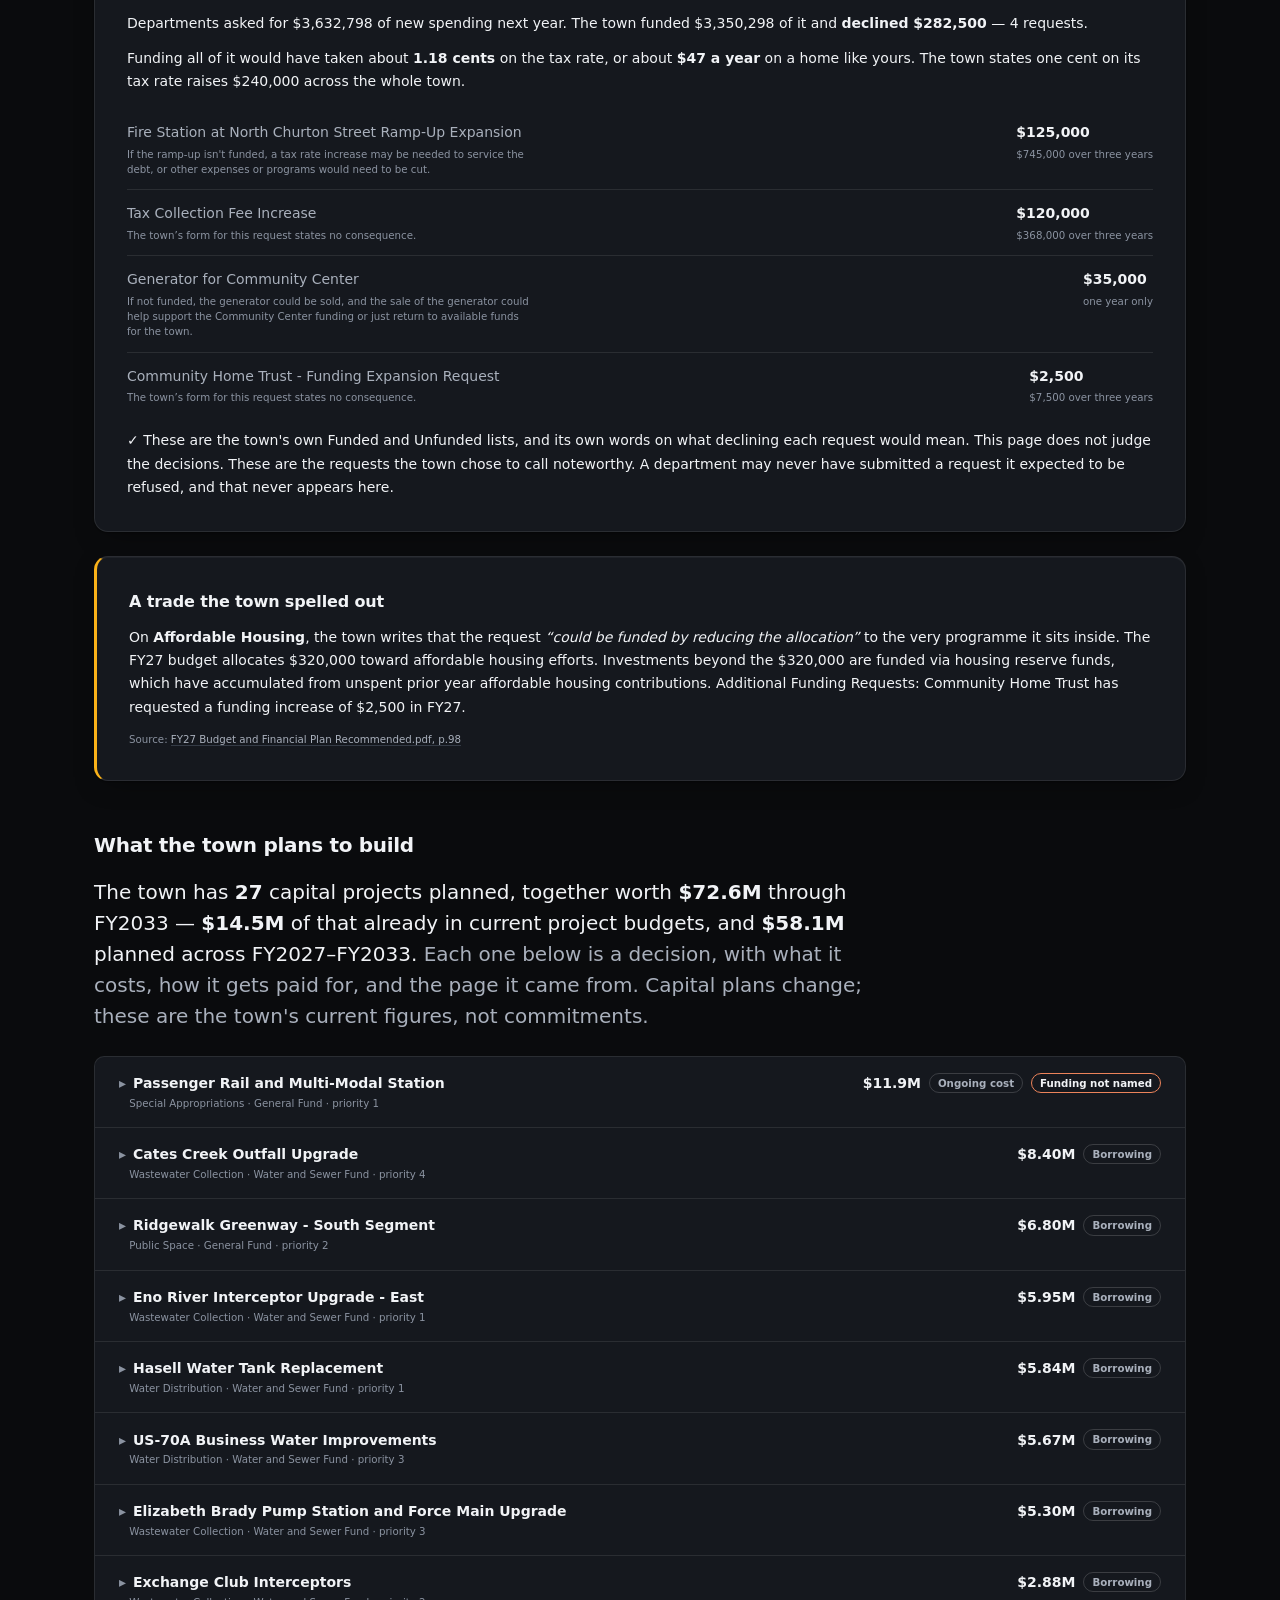
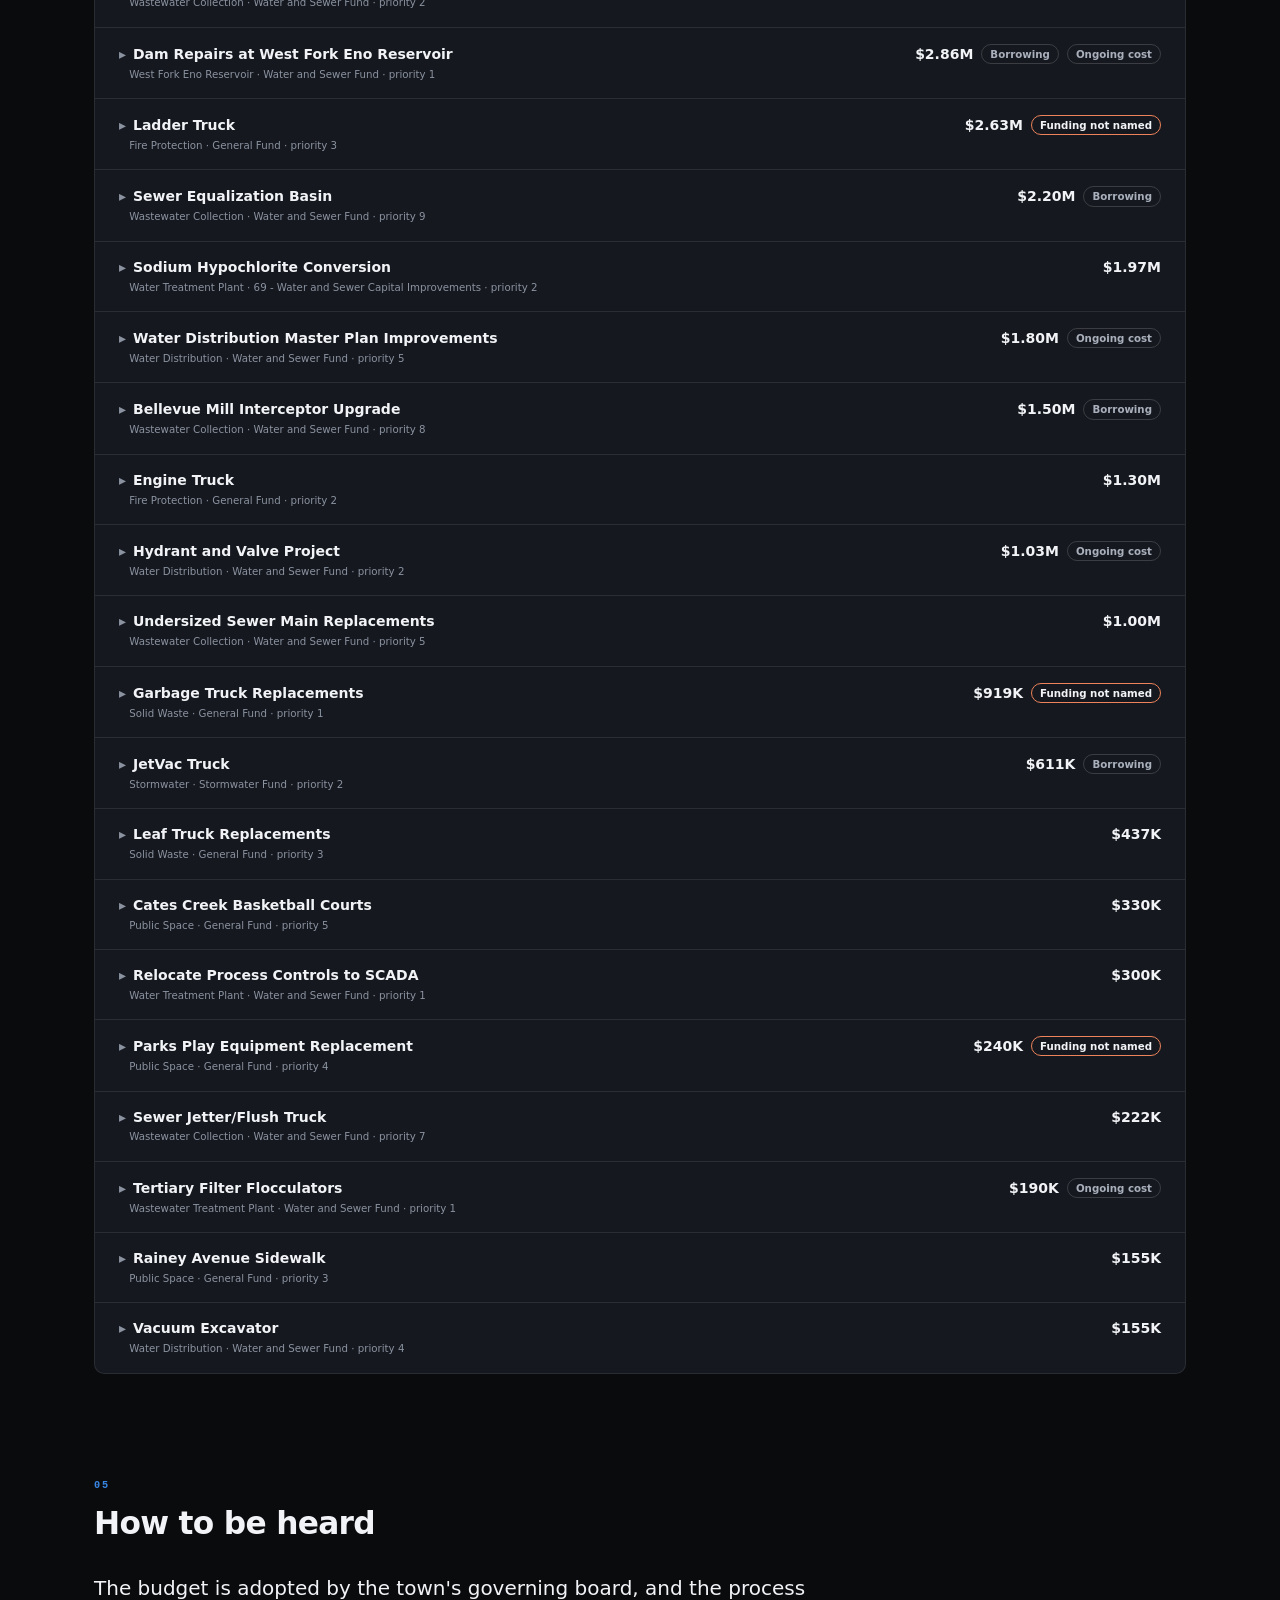
==== commit 839e27d1: "Let the film be a film — remove the staleness note beside it David's call, and the right one: a film" ====
--- a/index.html
+++ b/index.html
@@ -102,11 +102,6 @@
         </button>
         <p class="film-cap">For anyone who would rather be shown than read.
           <strong>Captioned, and nothing plays until you press it.</strong></p>
-        <!-- Filled by renderFilmNote(), and deliberately a SIBLING of .film-cap:
-             pressing play replaces the caption, and a correction that disappears
-             the moment somebody watches the thing it corrects is not a correction.
-             Stays empty if the film's figures ever match the data again. -->
-        <div id="filmNote"></div>
       </div>
       <div id="verifySlot"></div>
     </aside>
--- a/assets/style.css
+++ b/assets/style.css
@@ -336,18 +336,6 @@
 .film video { display: block; width: 100%; height: auto; border-radius: var(--r-lg);
               background: #000; border: 1px solid var(--hairline); }
 .film-alt { margin: var(--s3) 0 0; font-size: var(--t-2xs); color: var(--text-muted); }
-/* The film's own corrections. Amber like every other "read this" on the page, and
-   never hidden behind a disclosure: a correction the reader has to open is one the
-   reader will not read. */
-.film-note {
-  margin: var(--s3) 0 0; padding: var(--s3) var(--s4);
-  background: color-mix(in srgb, var(--warning) 9%, transparent);
-  border-left: 3px solid var(--warning);
-  border-radius: 0 var(--r-sm) var(--r-sm) 0;
-  font-size: var(--t-2xs); line-height: 1.6; color: var(--text-secondary);
-}
-.film-note strong { color: var(--text-primary); }
-.film-note em { color: var(--text-primary); font-style: normal; }
 /* Credibility card — the site's whole thesis is that it can be checked, so the
    masthead states how, instead of leaving the column empty. */
 .verify {
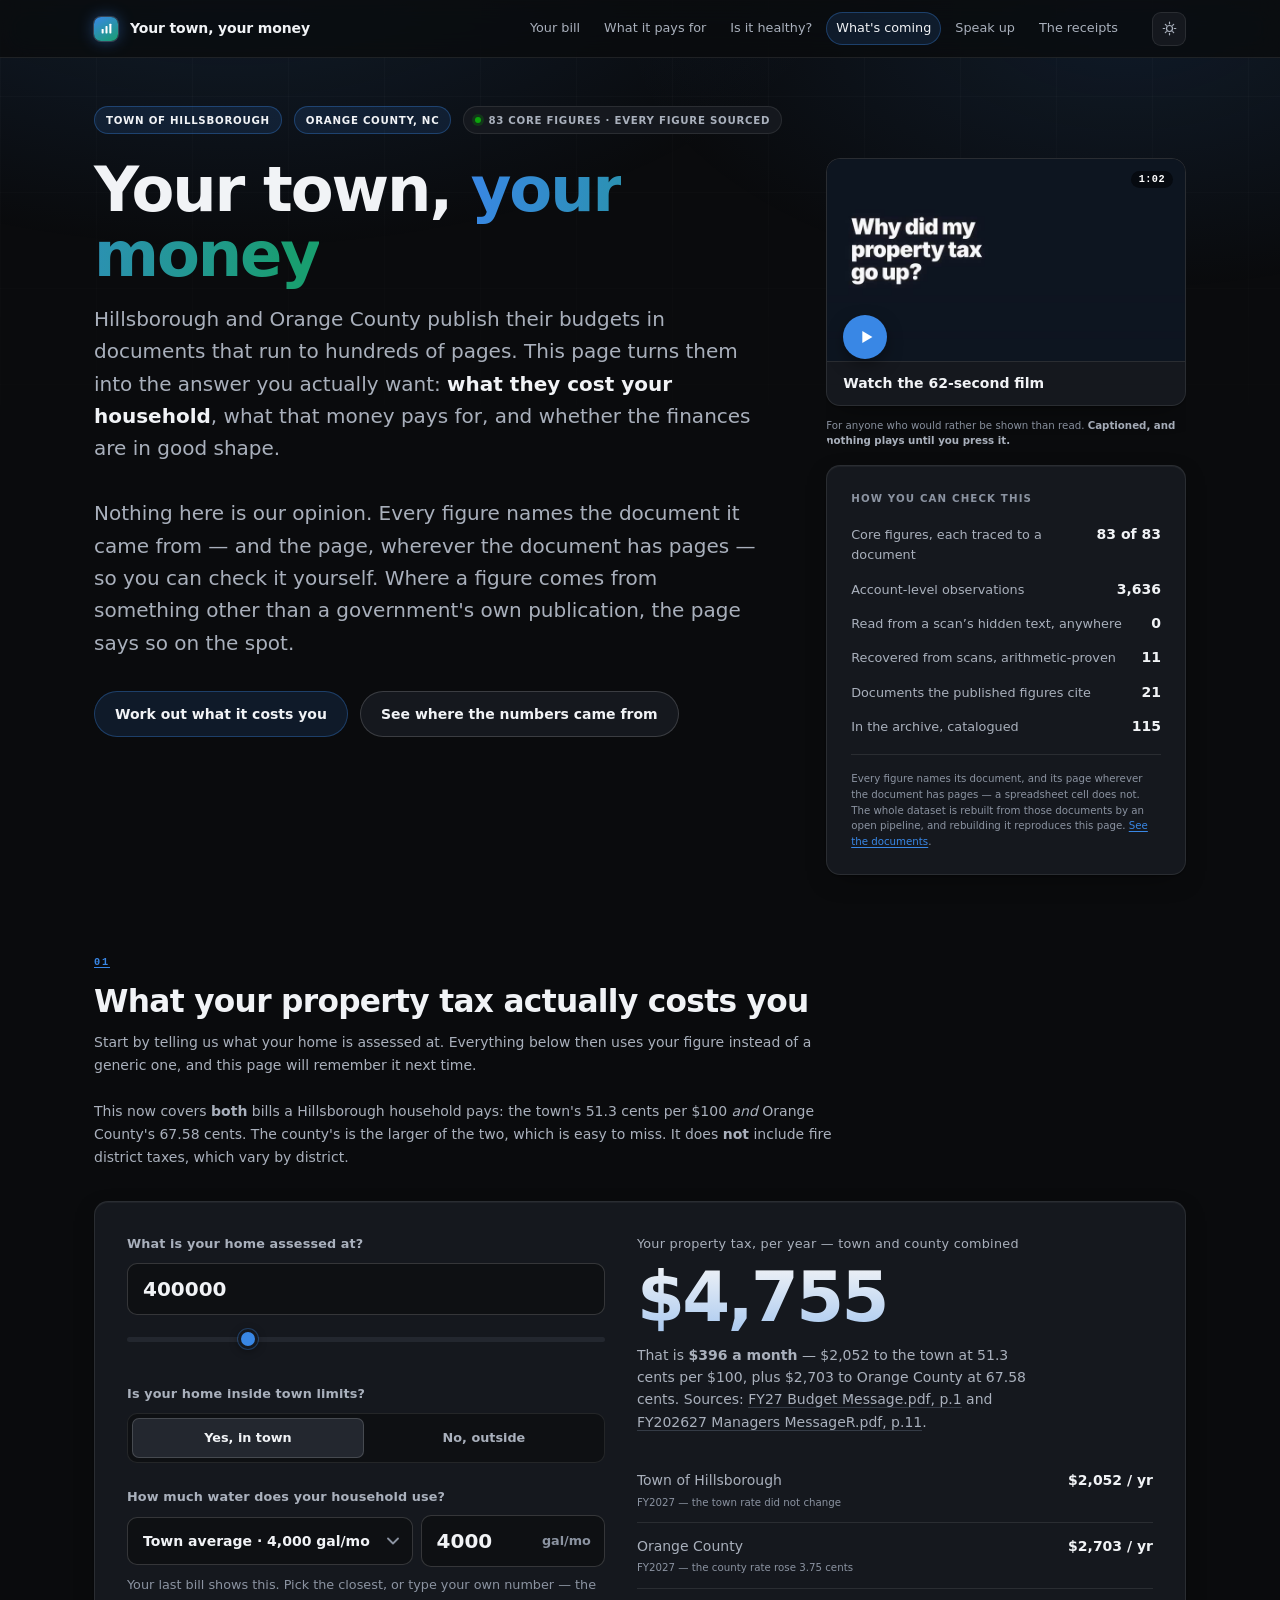
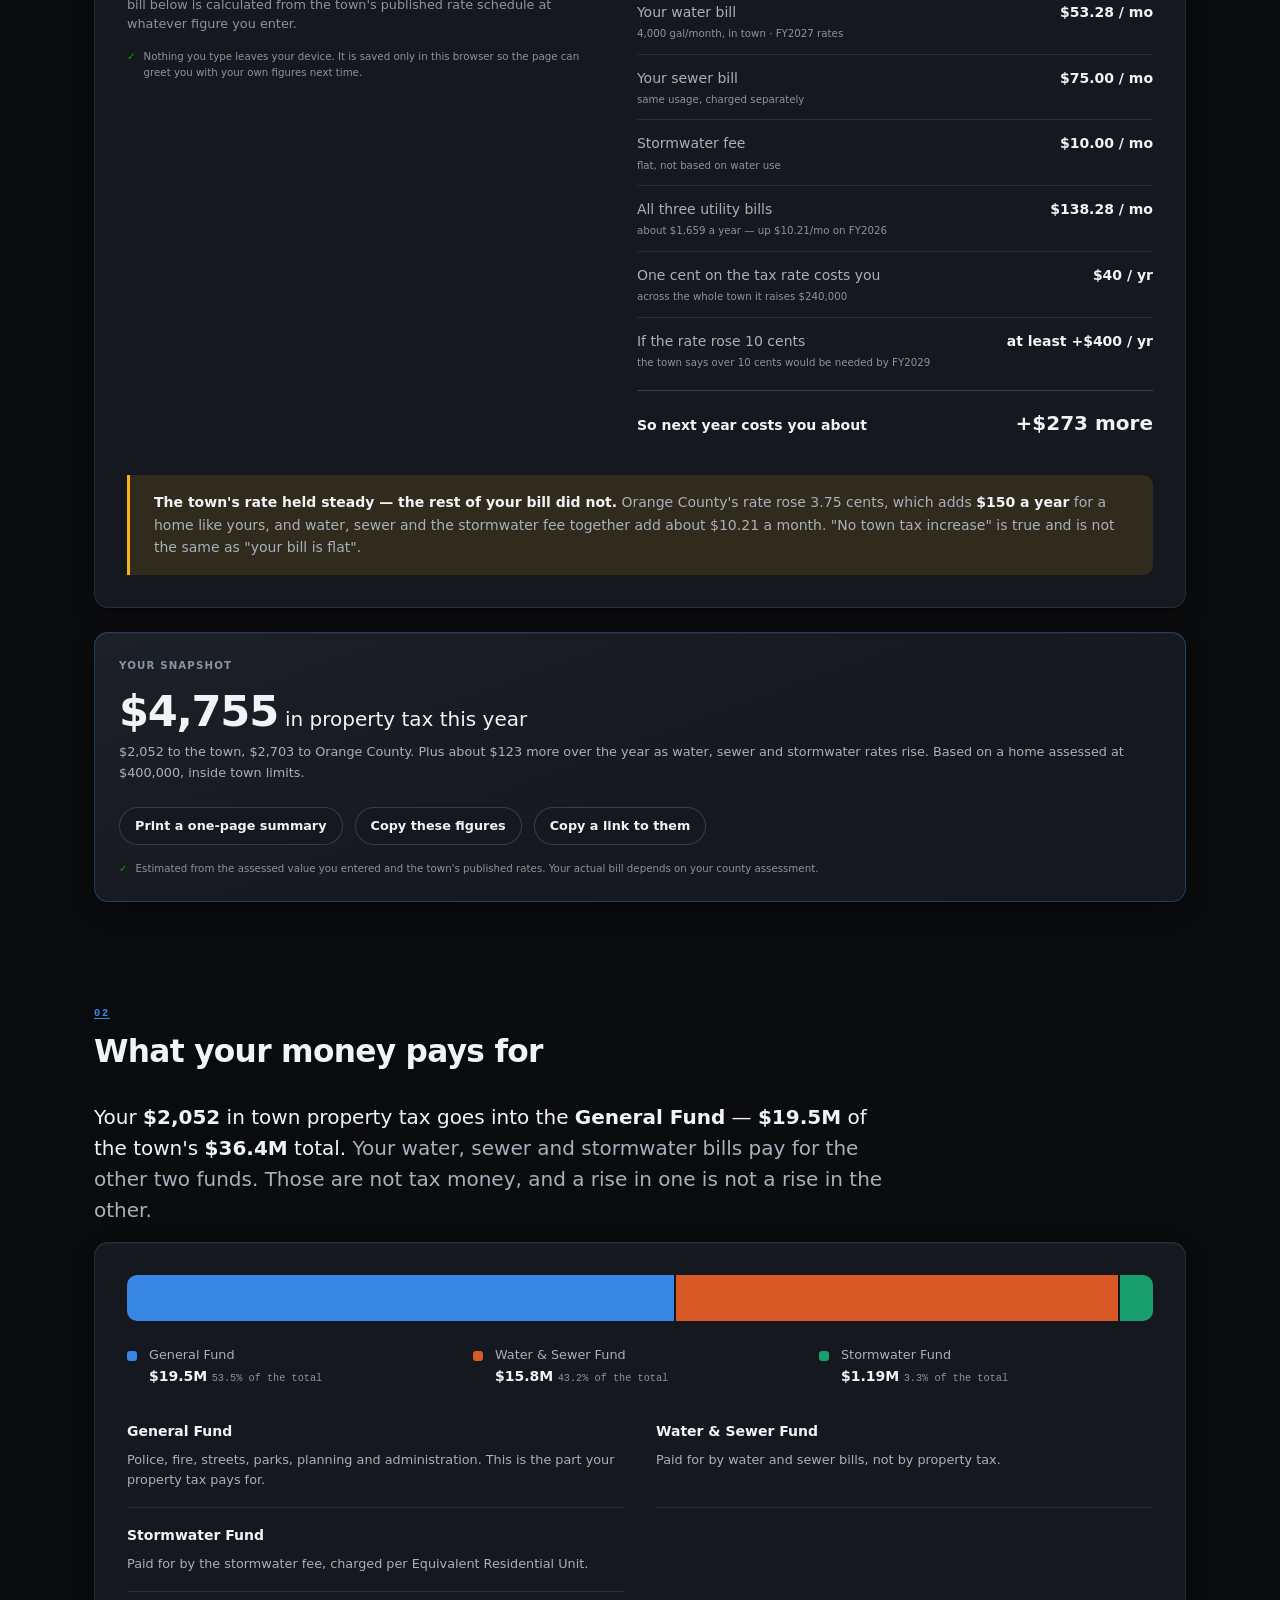
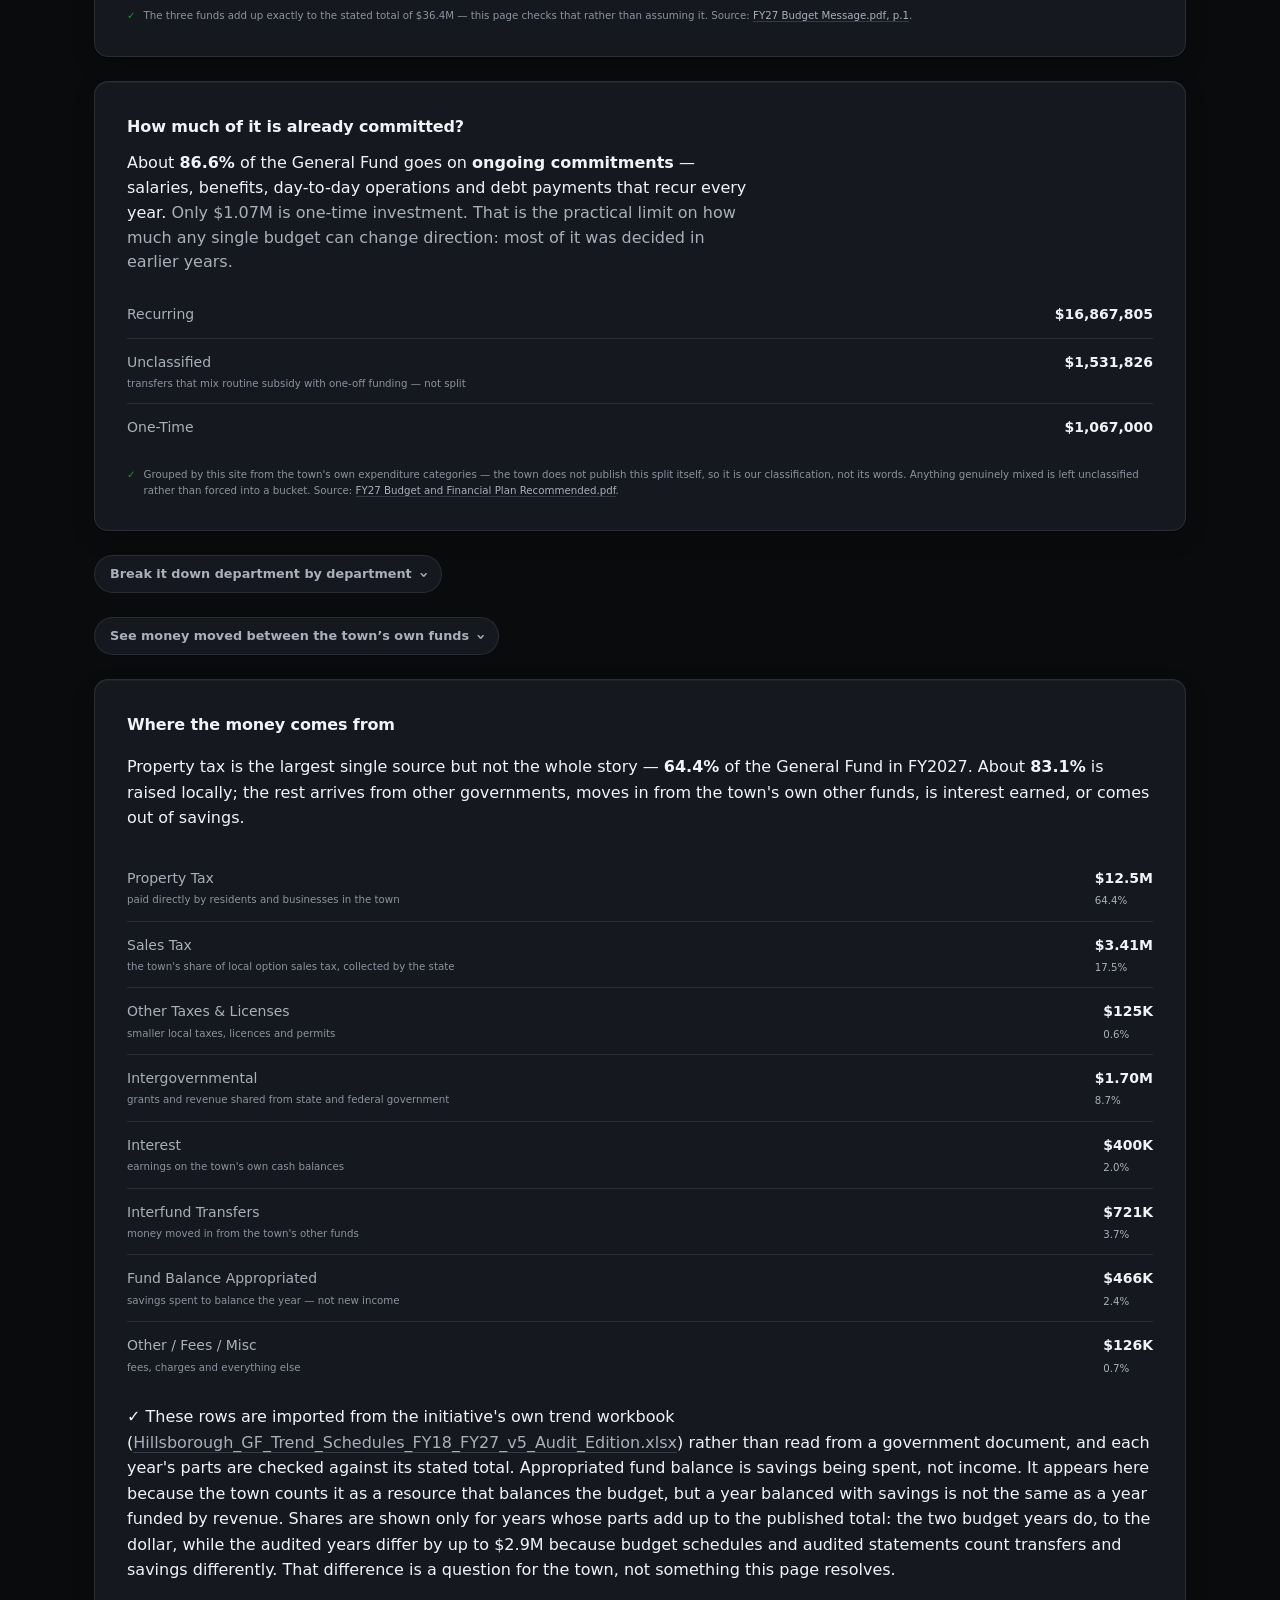
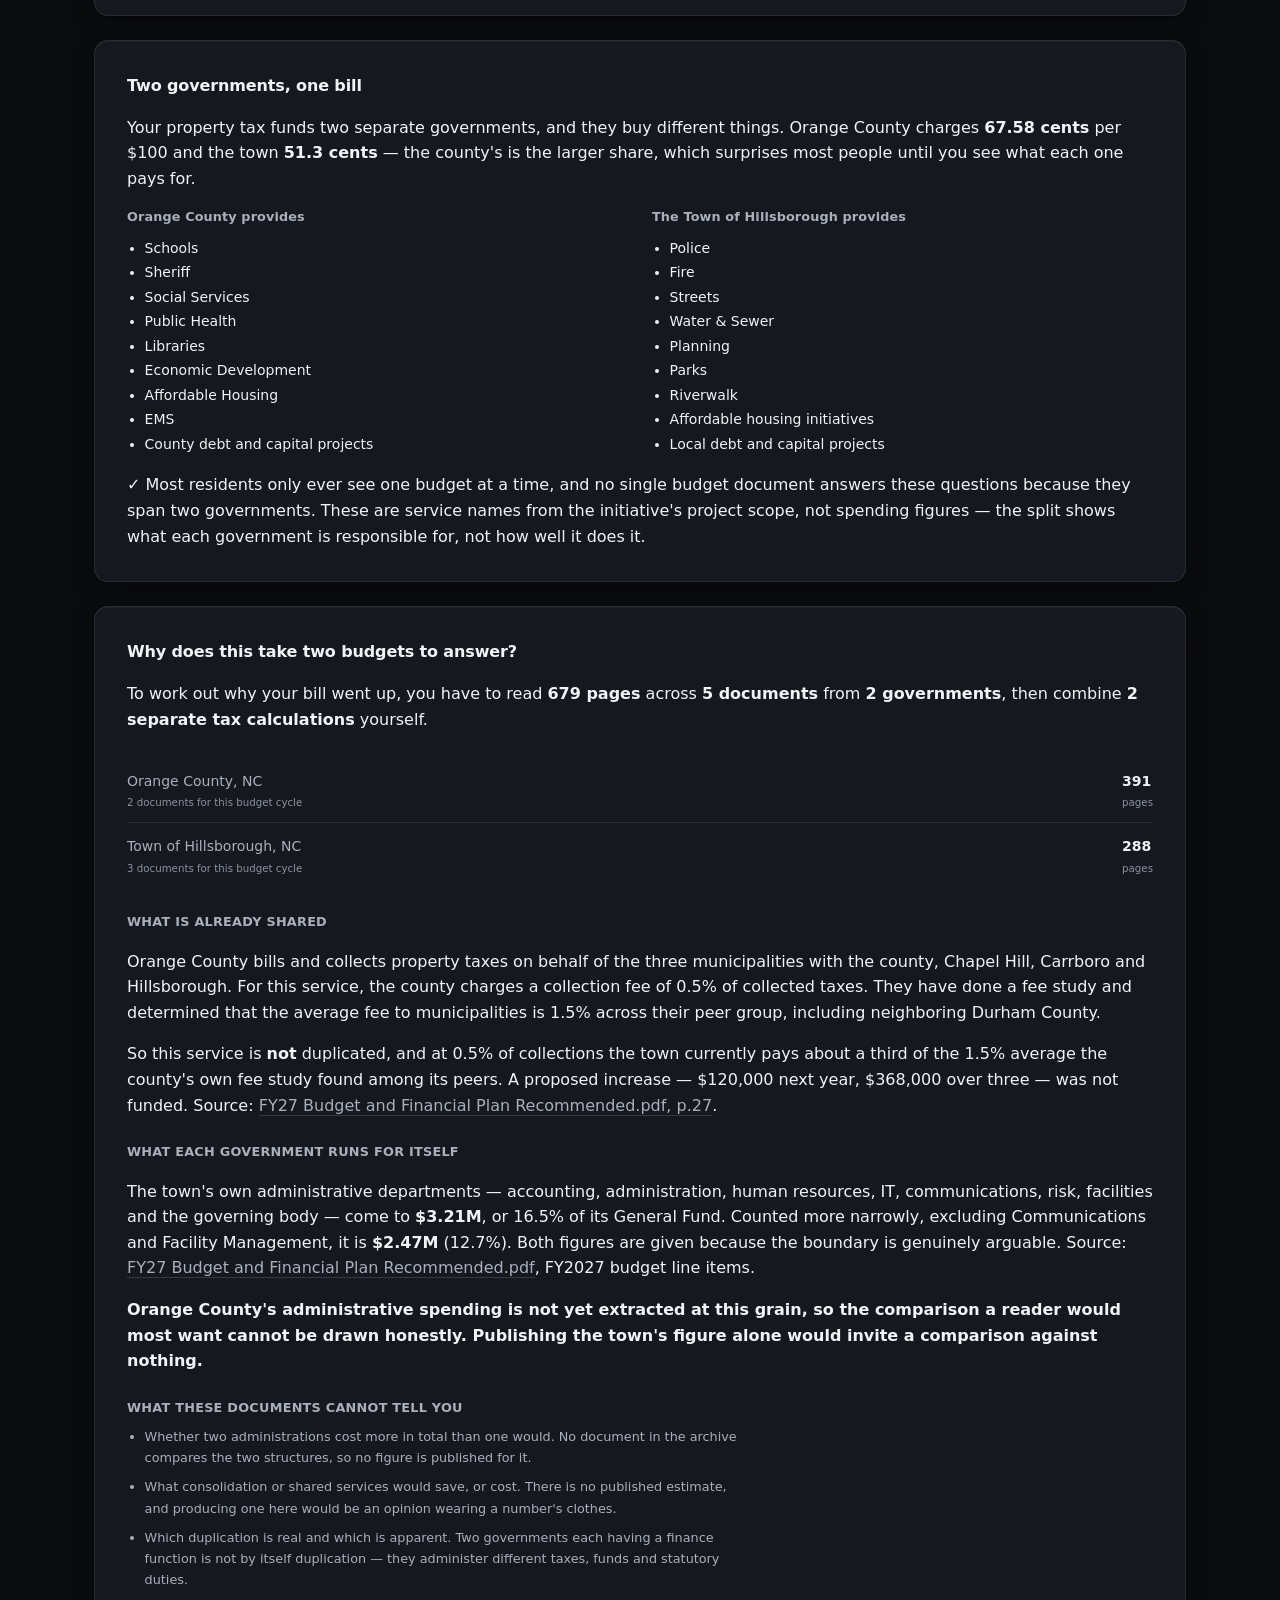
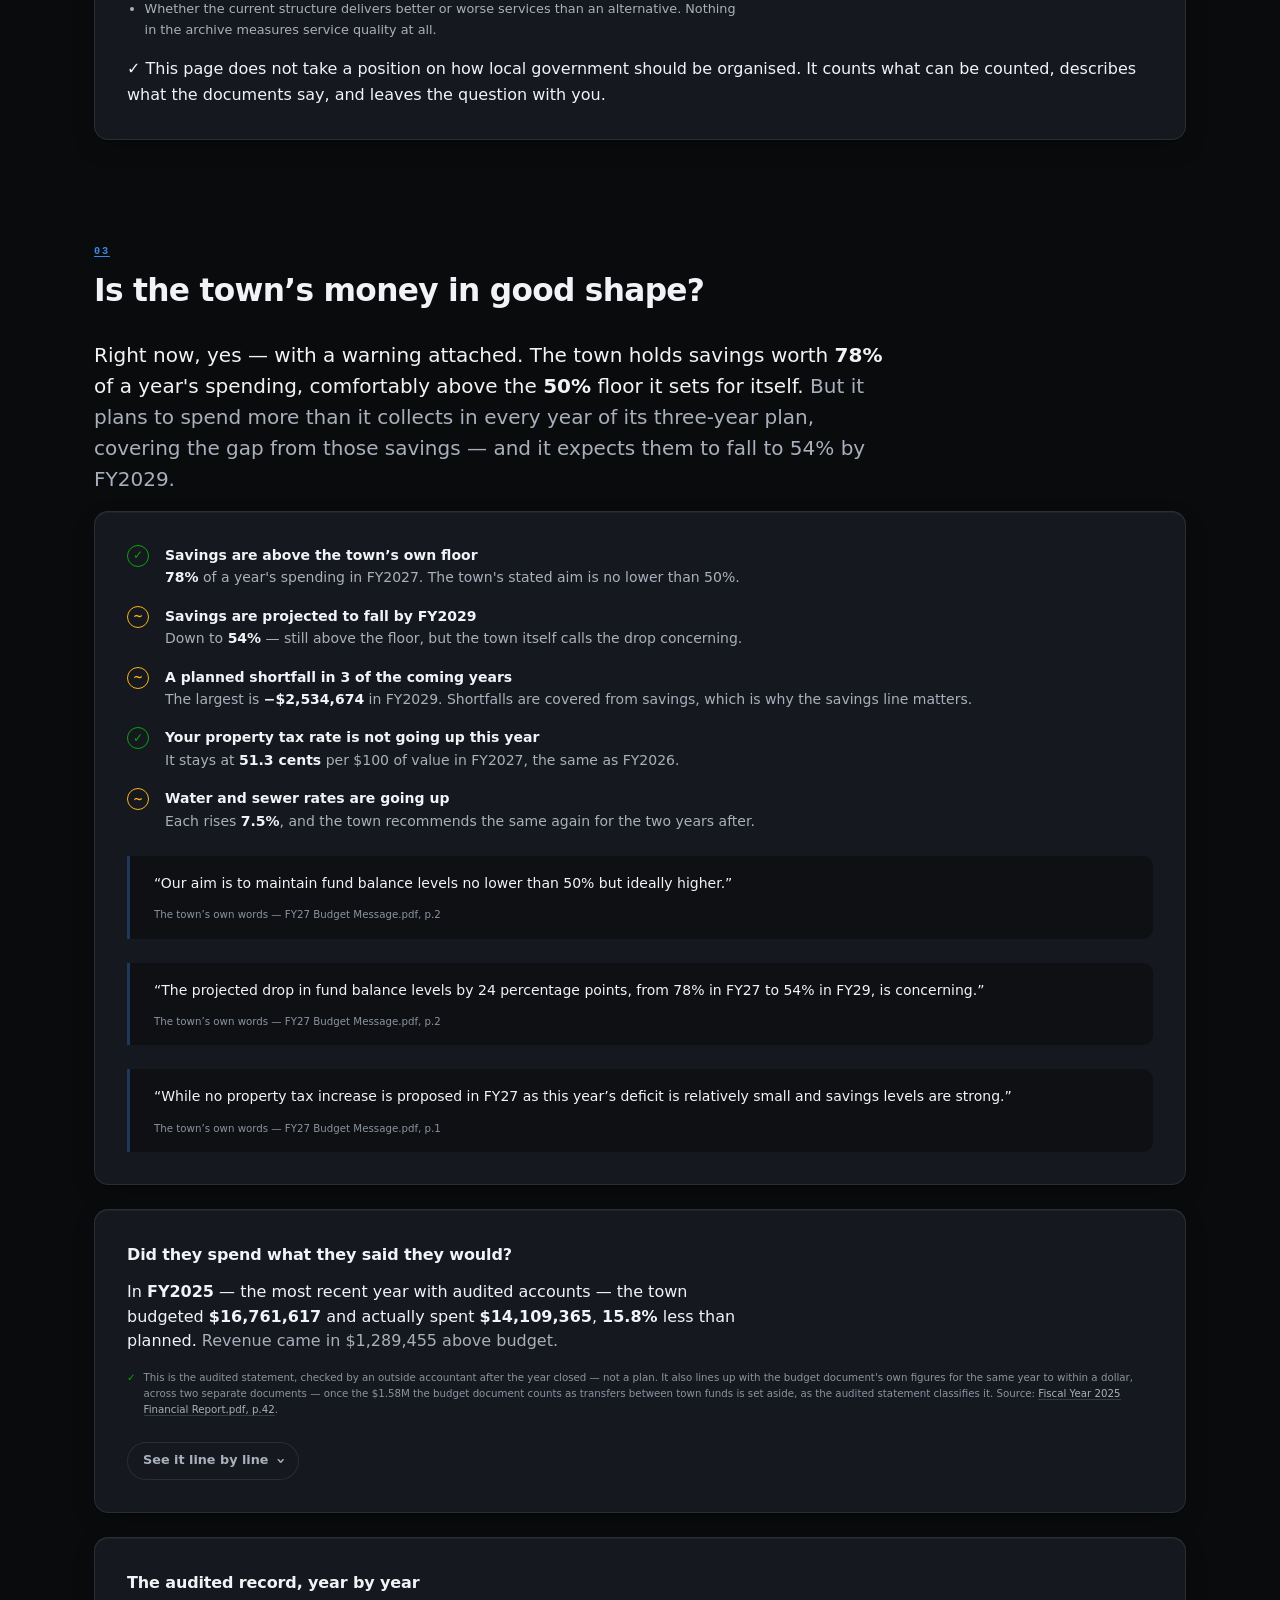
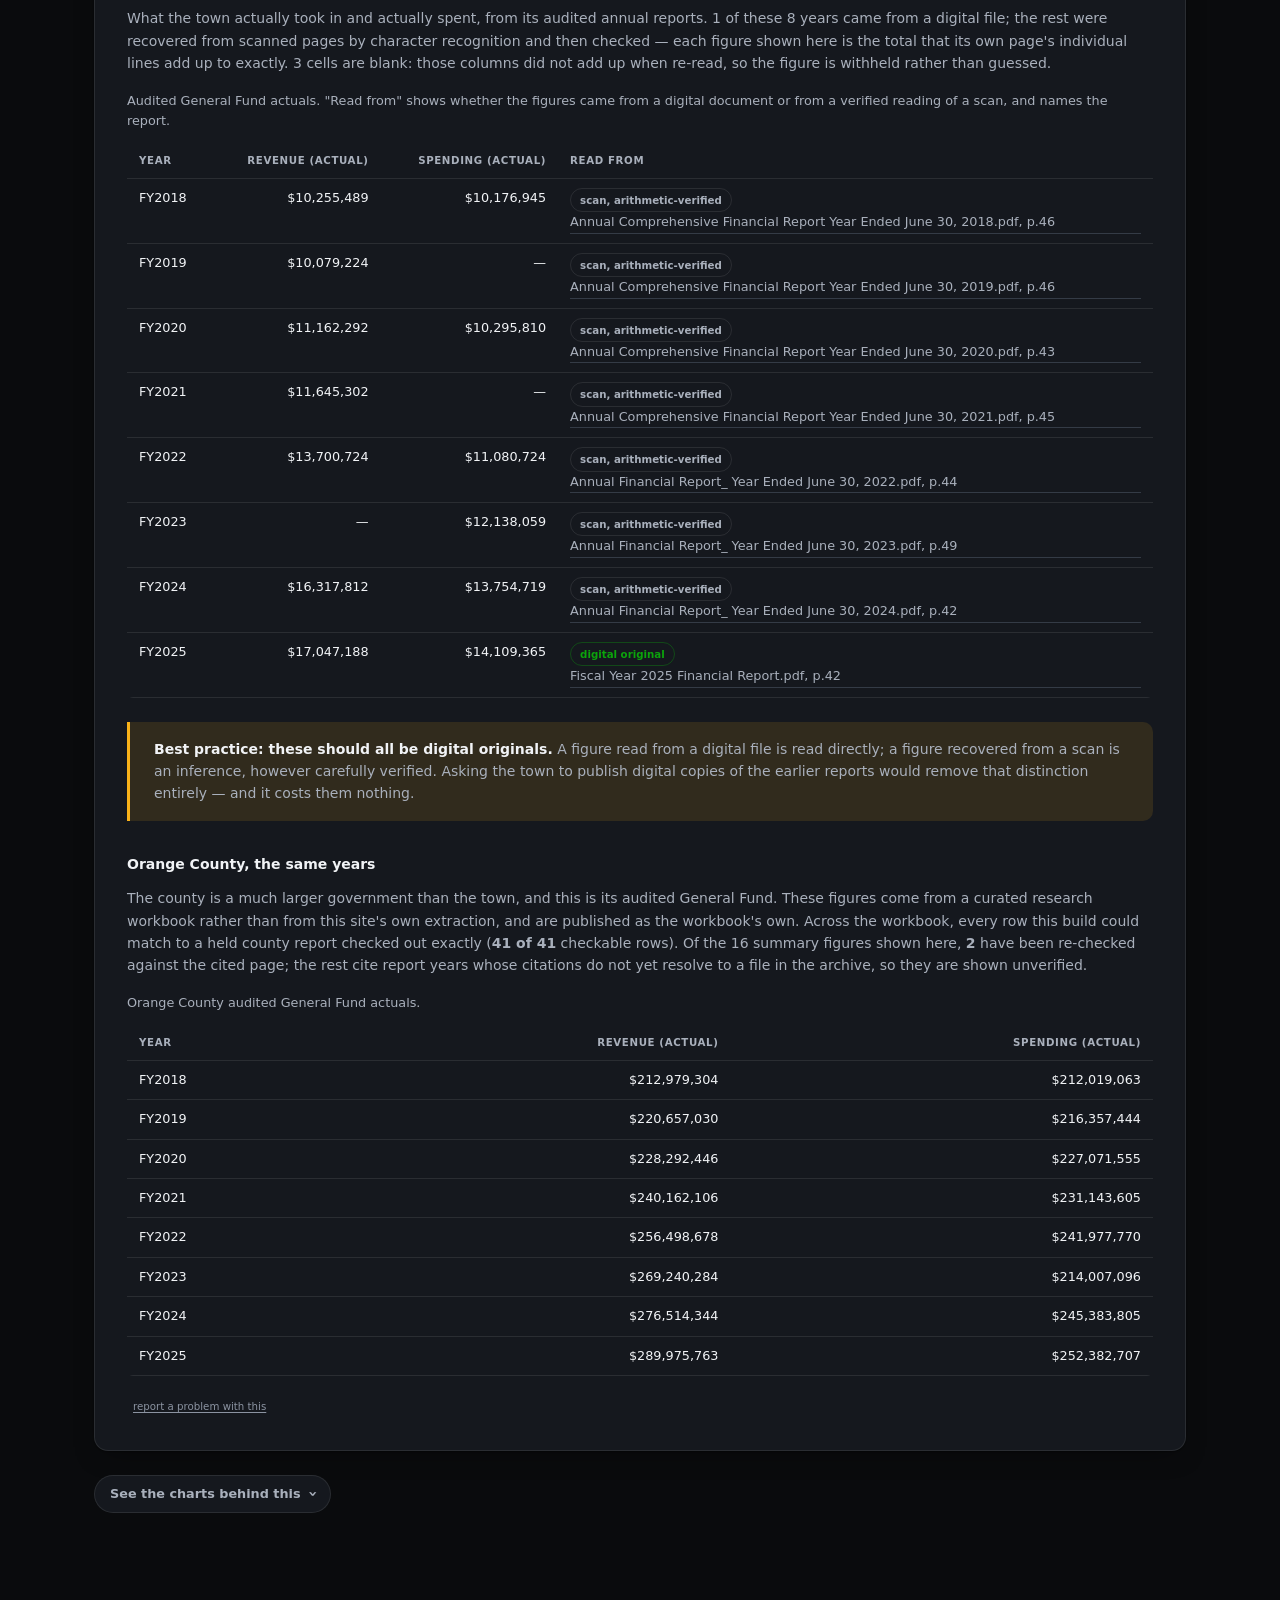
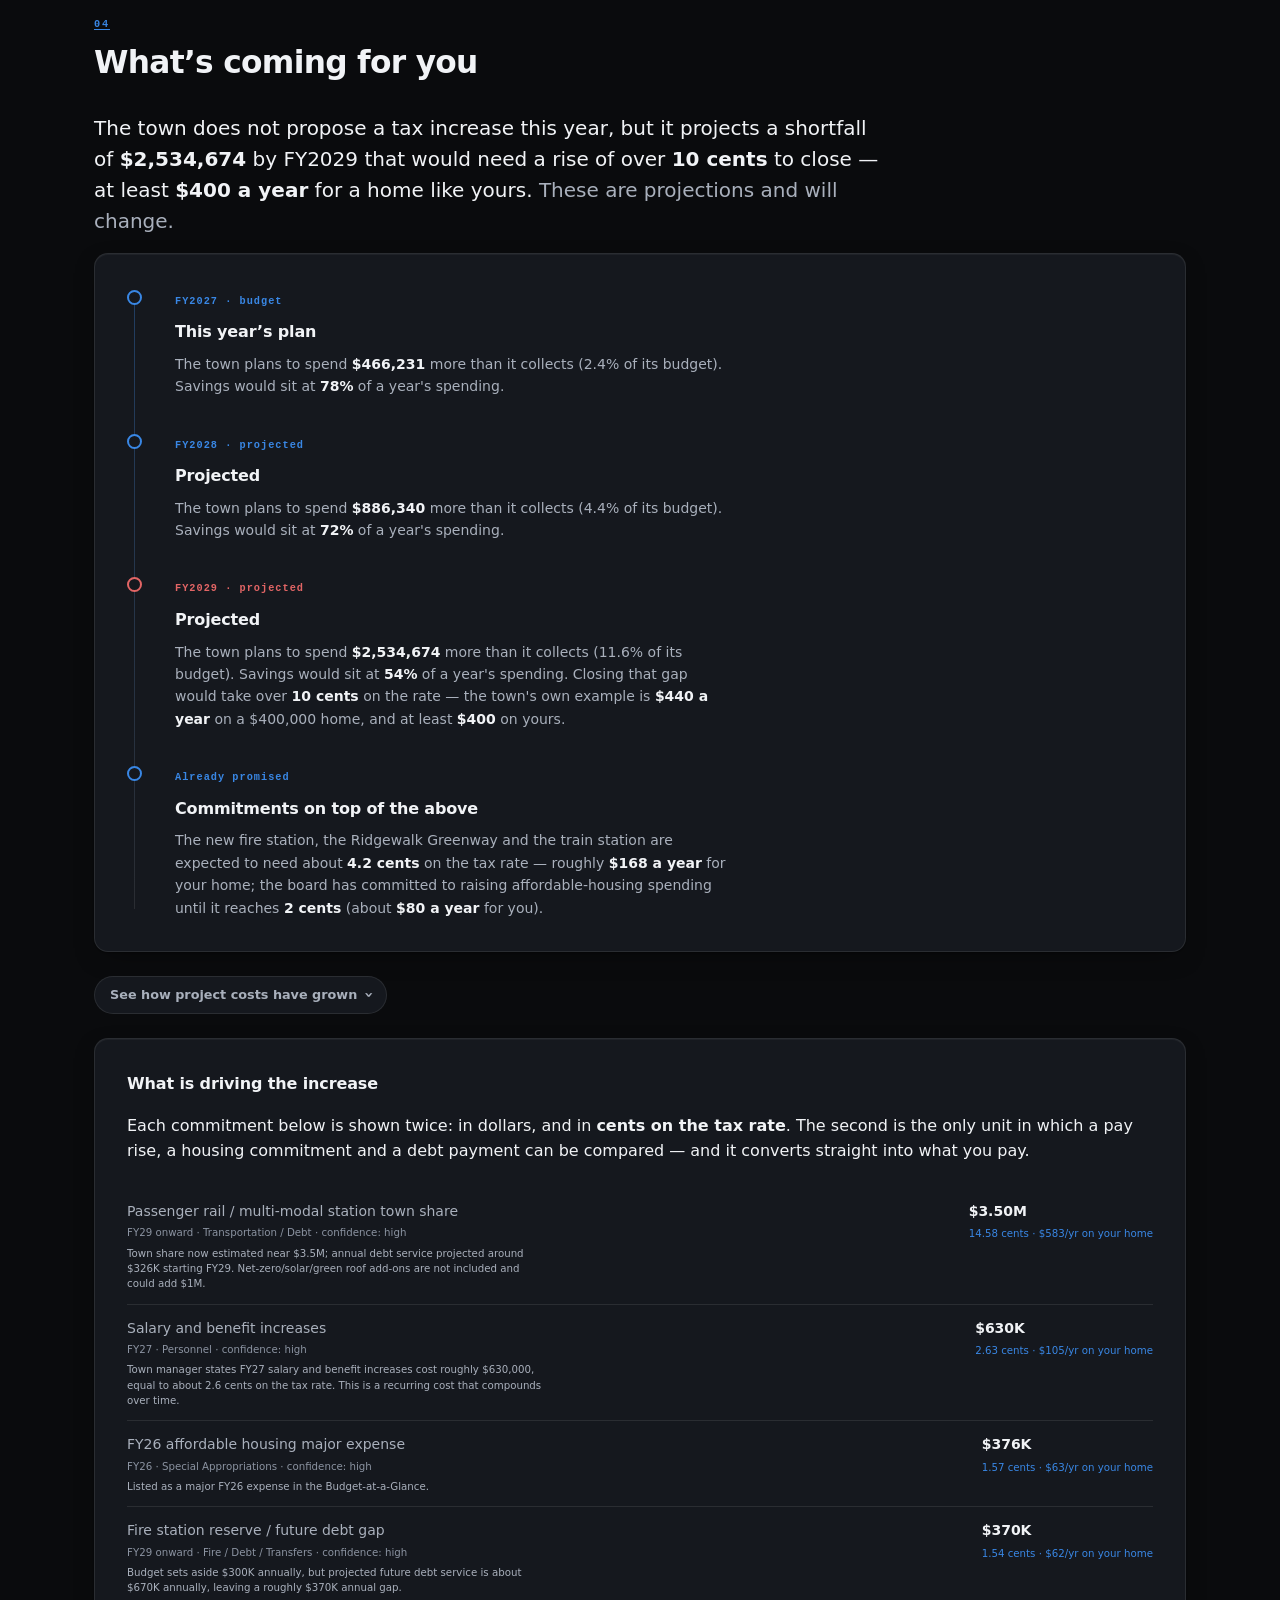
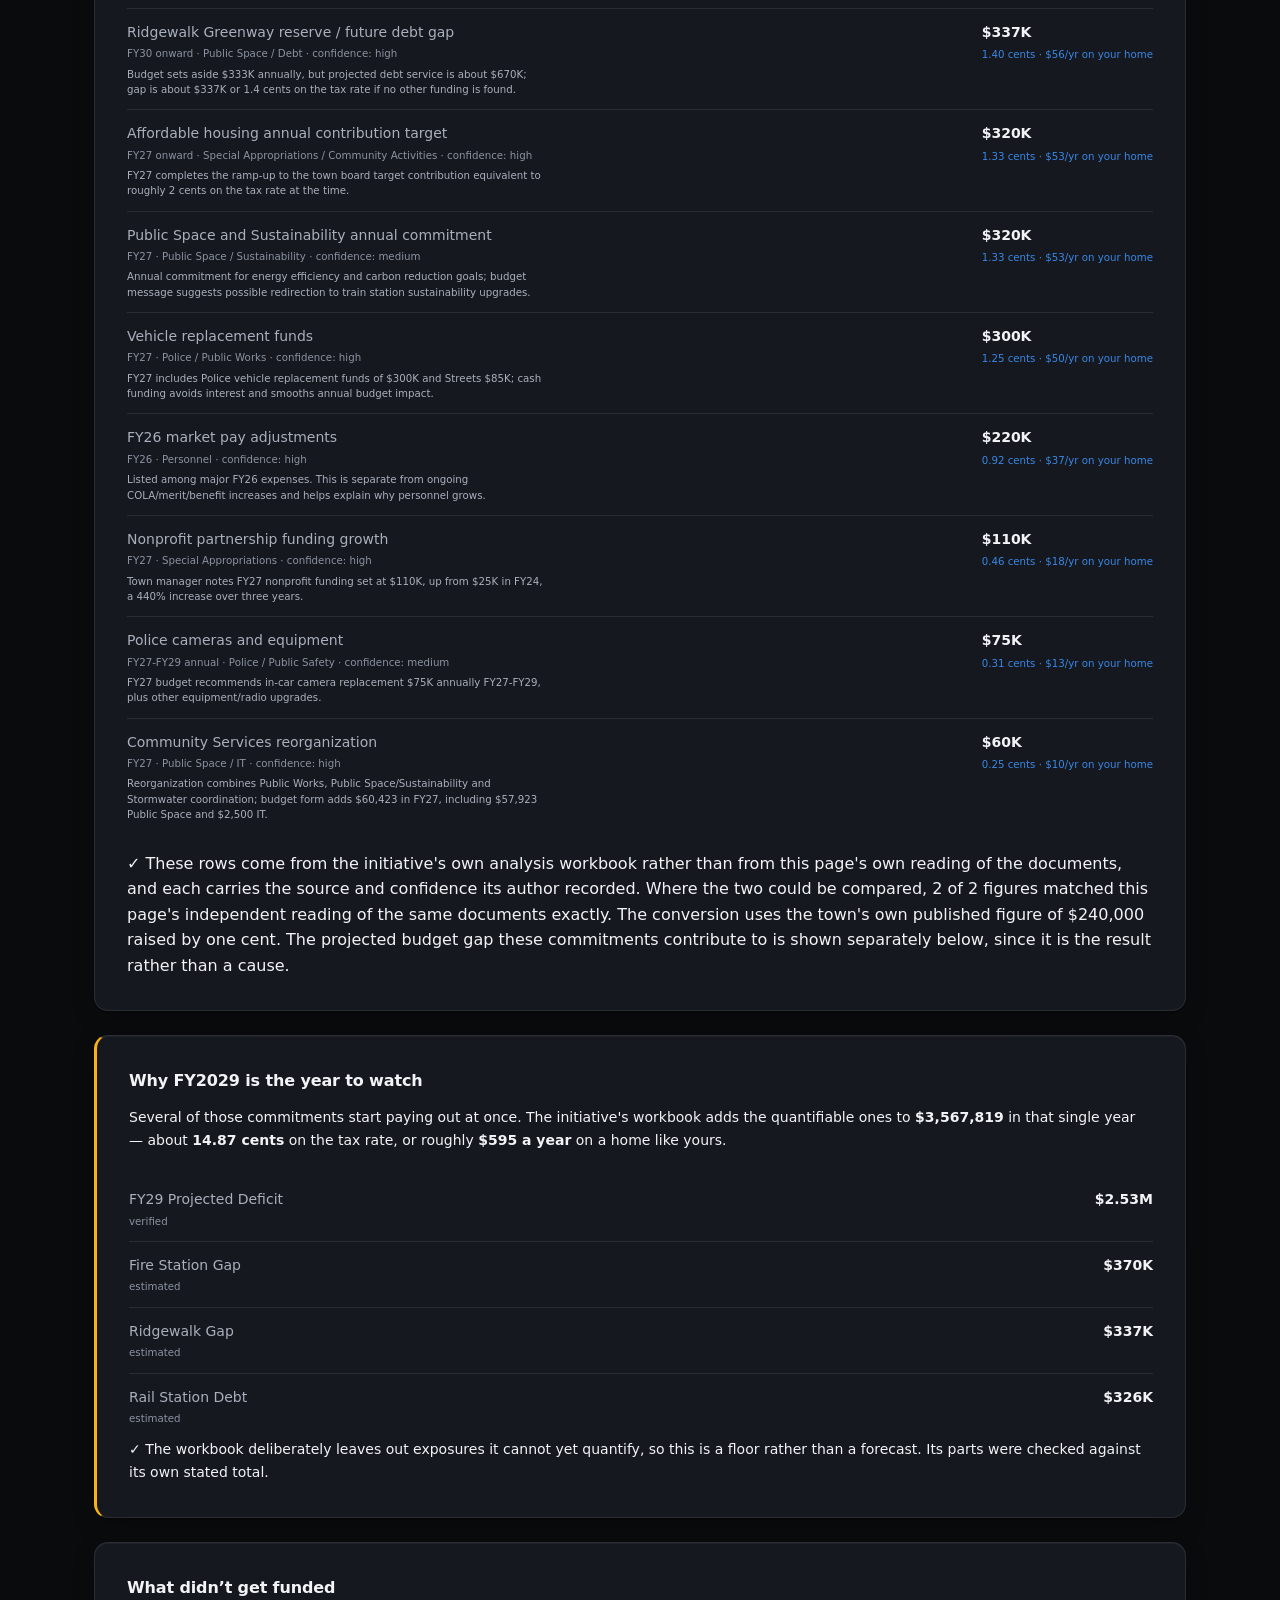
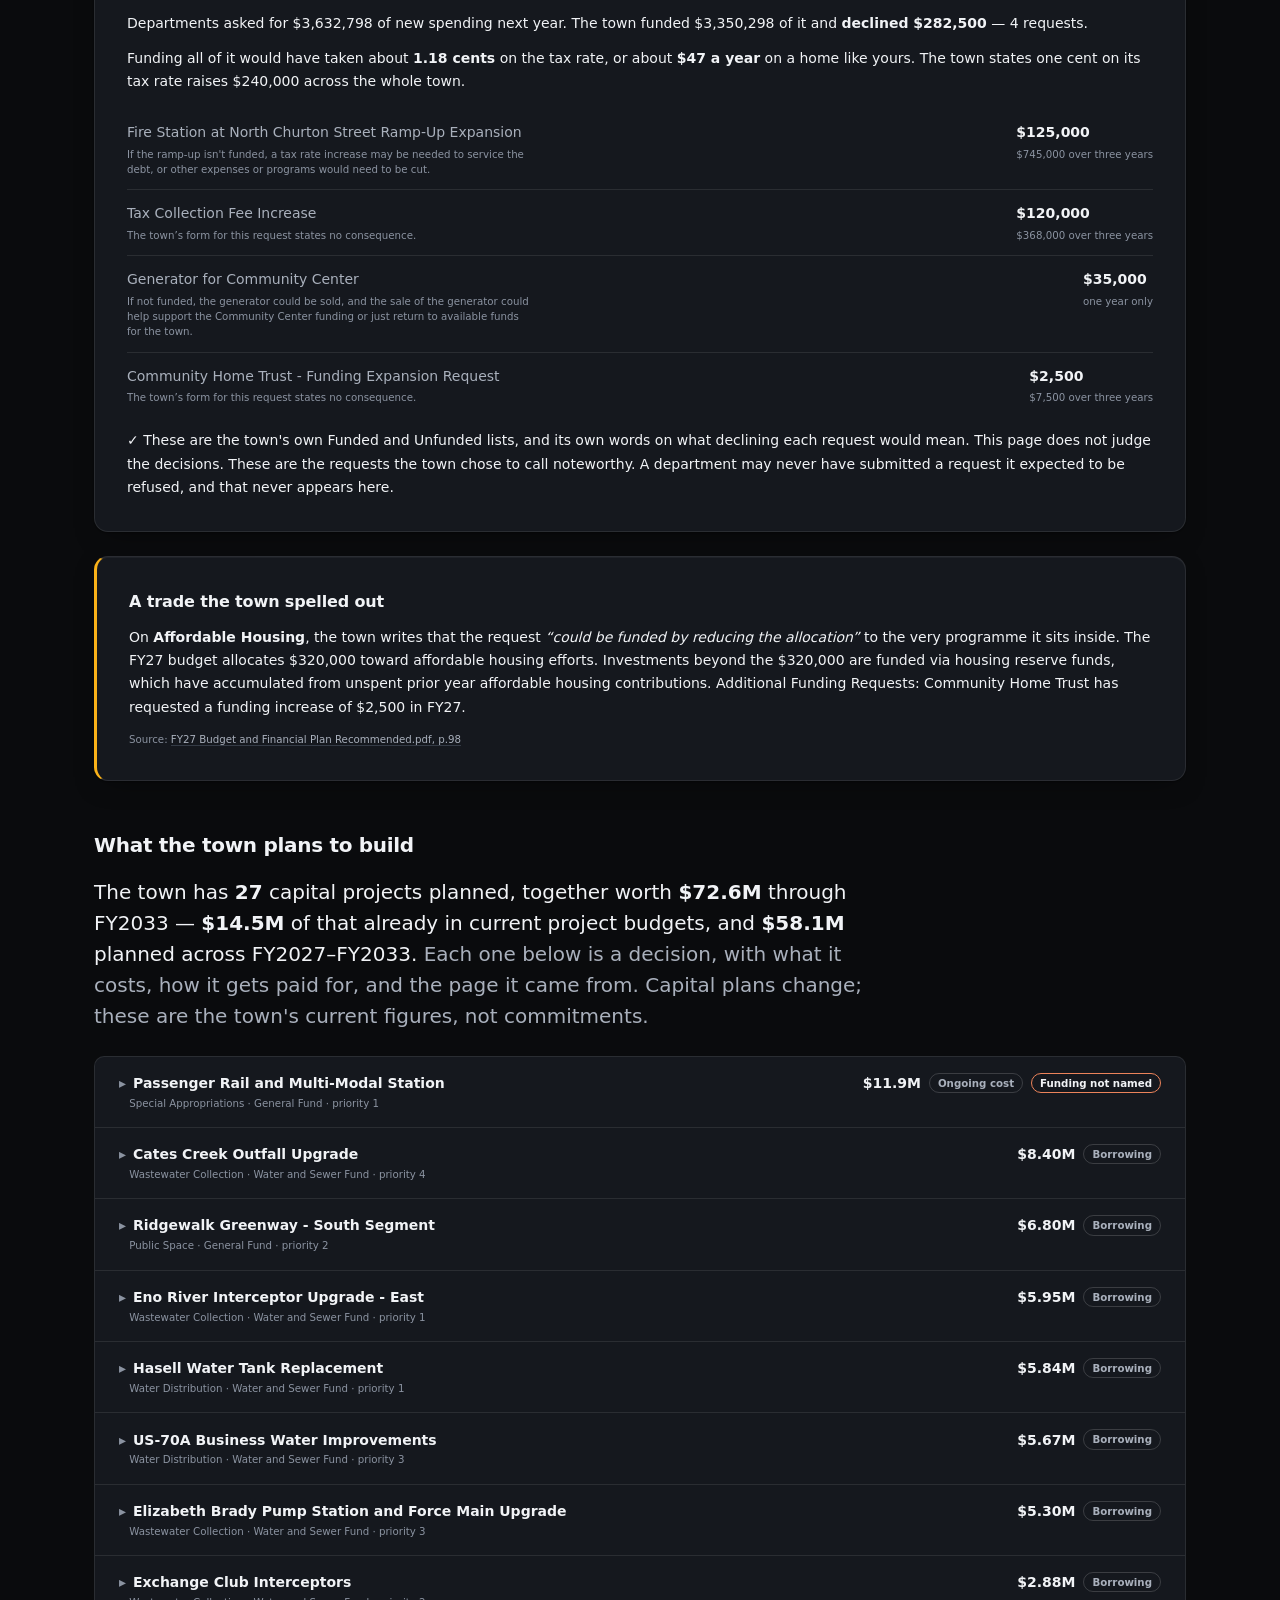
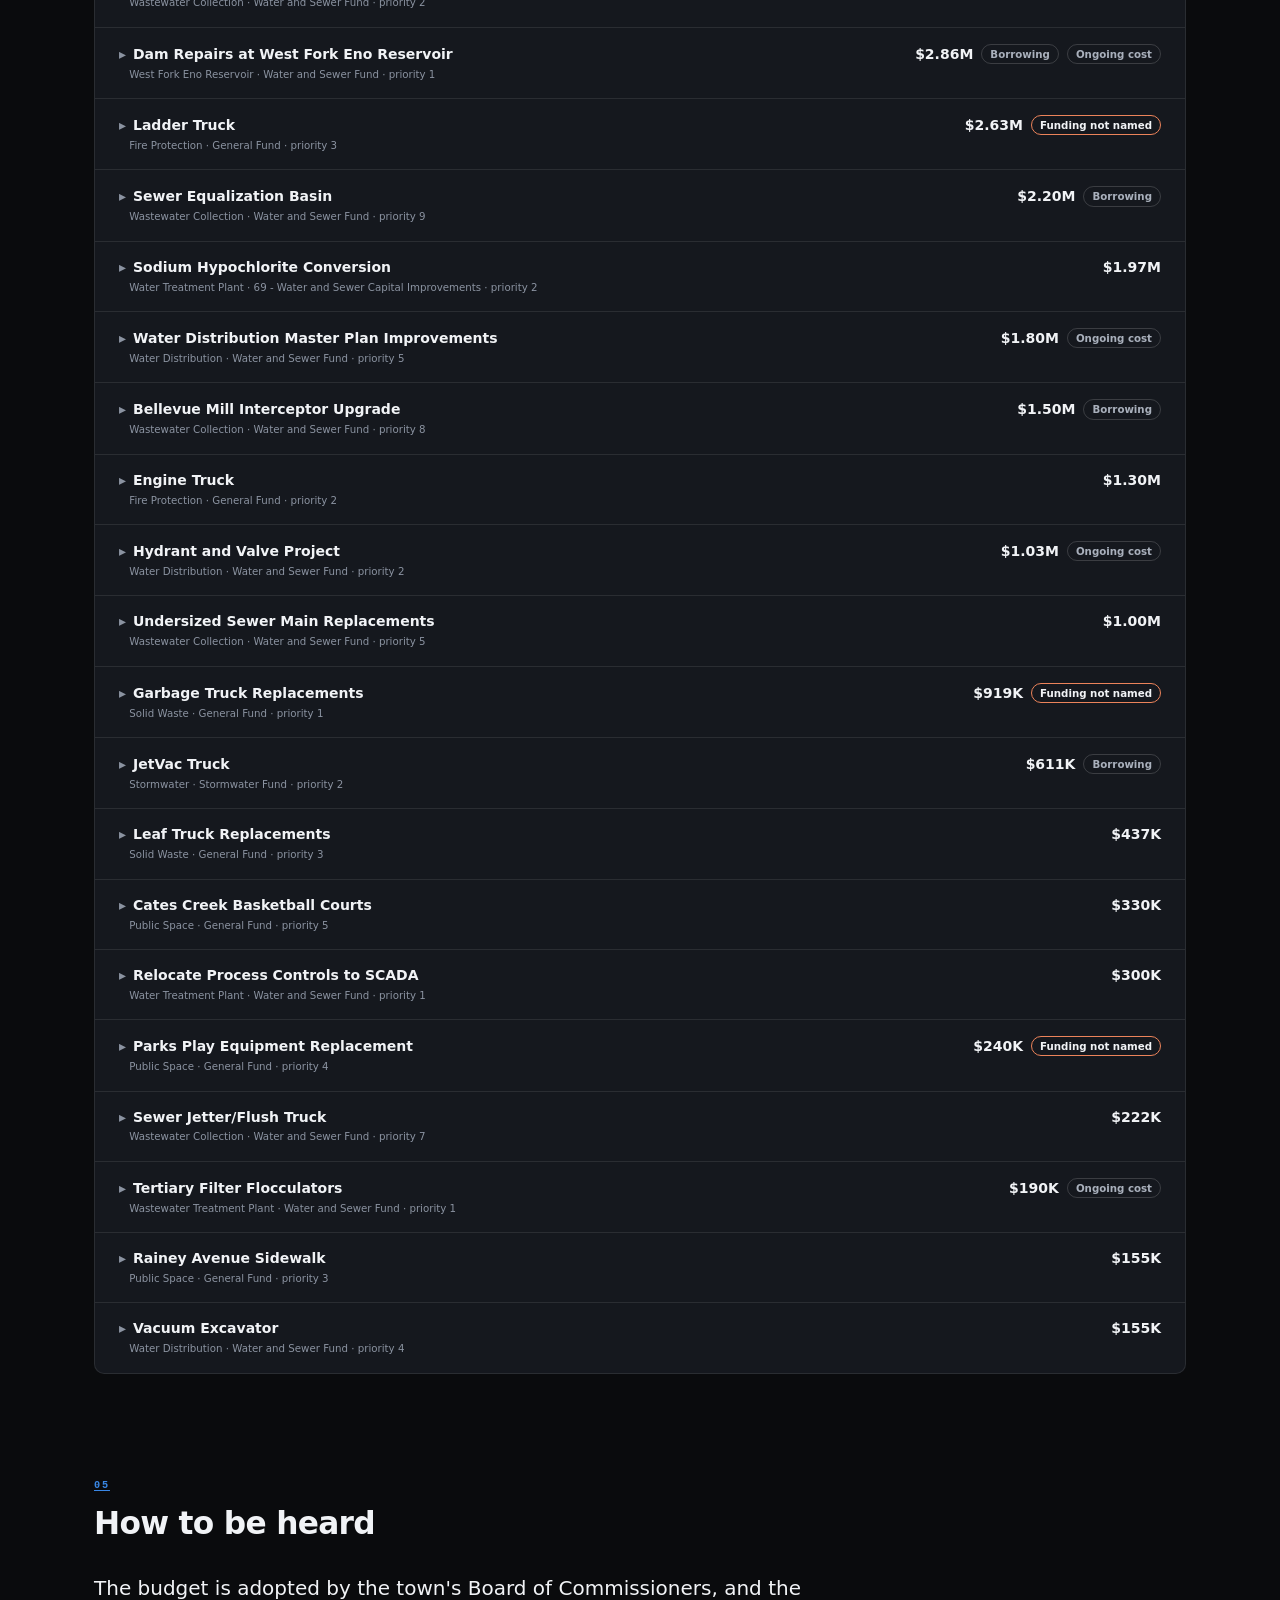
==== commit 13e4dc95: "Fix the external audit's four high-severity findings, and load the decade An independent code audit " ====
--- a/index.html
+++ b/index.html
@@ -23,7 +23,9 @@
 
 <nav class="nav" aria-label="Sections">
   <div class="nav-in">
-    <a class="brand" href="#top">
+    <!-- aria-label because below 900px .label is display:none and .mark is
+         aria-hidden, which left this link with no accessible name at all. -->
+    <a class="brand" href="#top" aria-label="Your town, your money — top of page">
       <span class="mark" aria-hidden="true">
         <svg viewBox="0 0 32 32" fill="#fff"><rect x="4" y="17" width="5" height="11" rx="1.5"/><rect x="13.5" y="10" width="5" height="18" rx="1.5"/><rect x="23" y="4" width="5" height="24" rx="1.5"/></svg>
       </span>
--- a/assets/style.css
+++ b/assets/style.css
@@ -181,8 +181,14 @@
 
 .wrap { max-width: var(--maxw); margin: 0 auto; padding: 0 var(--s5); }
 
-a { color: var(--accent-text); text-decoration: none; }
-a:hover { text-decoration: underline; text-underline-offset: 2px; }
+/* Links inside prose keep an underline at rest: removing it until hover leaves them
+   distinguishable by COLOUR ALONE, which fails WCAG 1.4.1 and is invisible to a
+   reader with low colour vision. Navigation and button-like links opt out via
+   .nav a / .brand / .btn, where position and shape already carry the affordance. */
+a { color: var(--accent-text); text-decoration: underline; text-underline-offset: 2px; }
+a:hover { text-decoration-thickness: 2px; }
+.nav a, .brand, .btn, .src-link, .chip, a.card, .tab { text-decoration: none; }
+.nav a:hover, .btn:hover, a.card:hover { text-decoration: none; }
 
 :focus-visible {
   outline: 2px solid var(--accent);
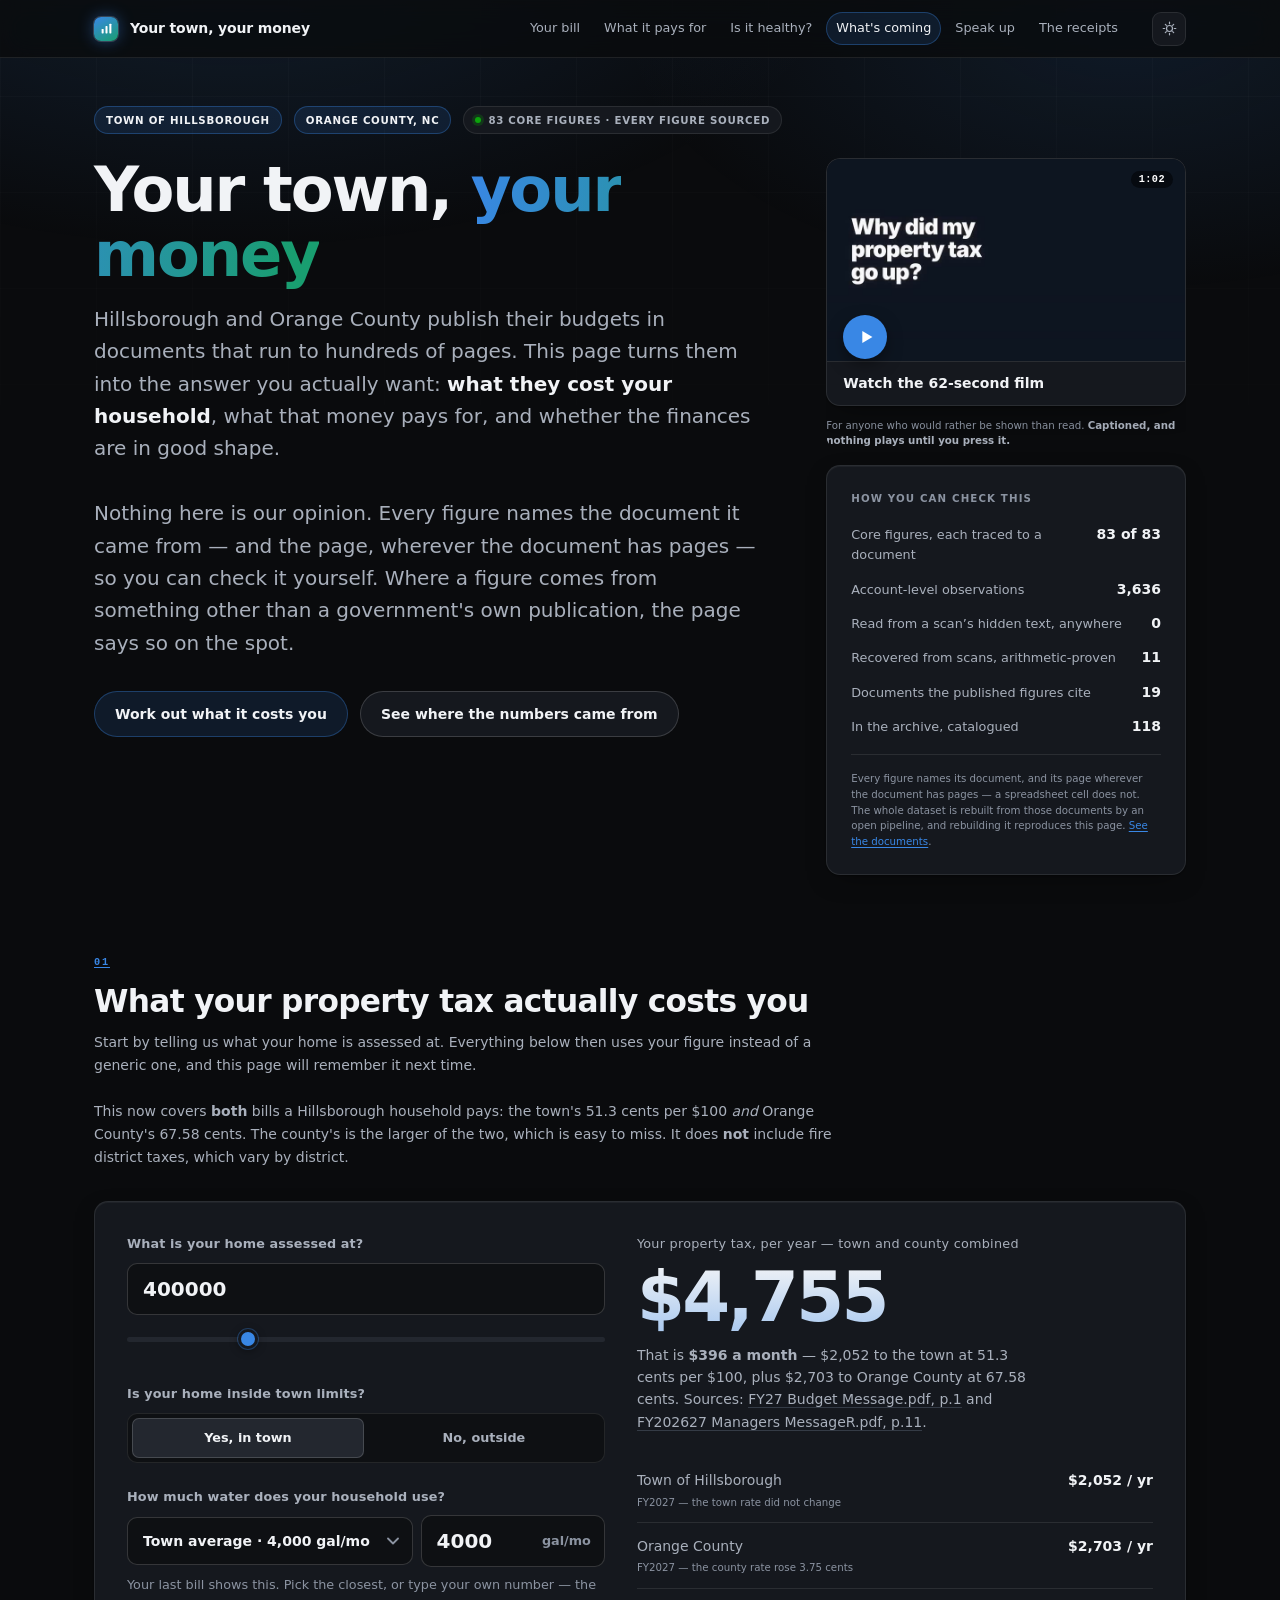
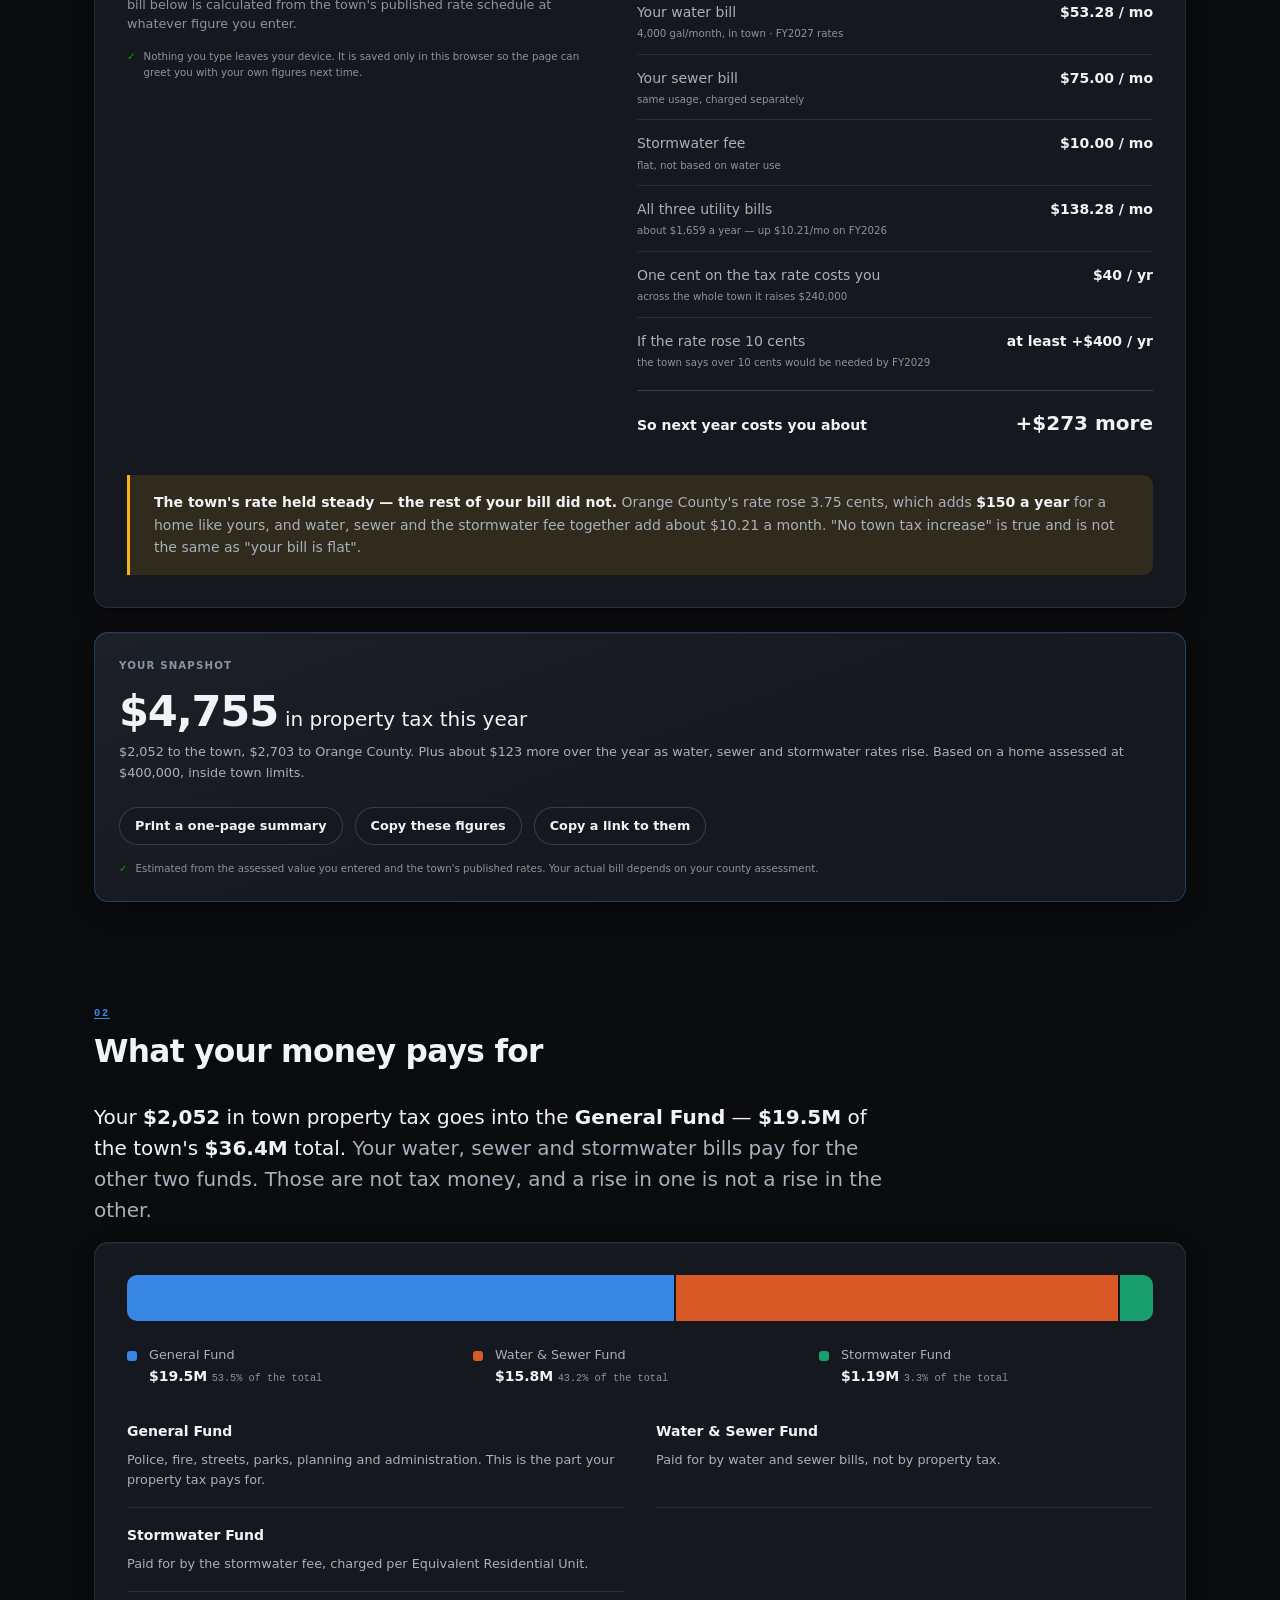
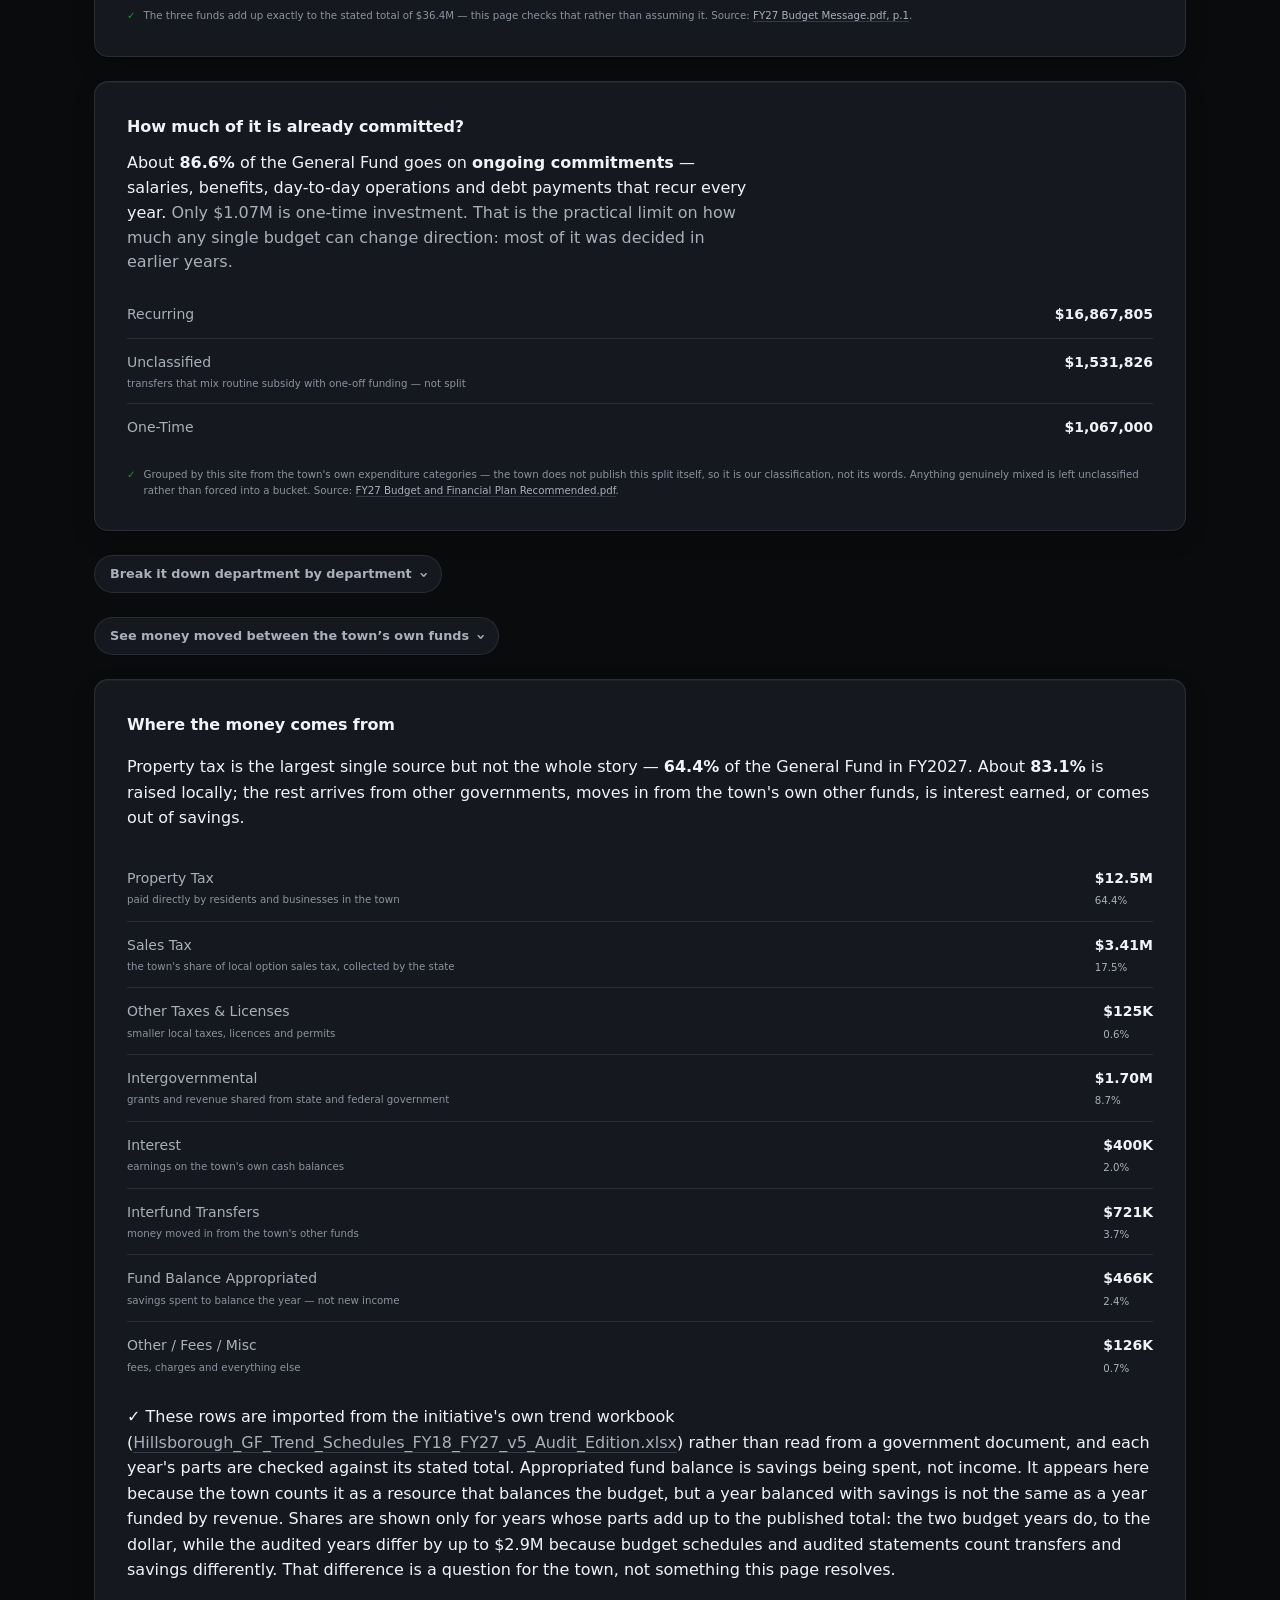
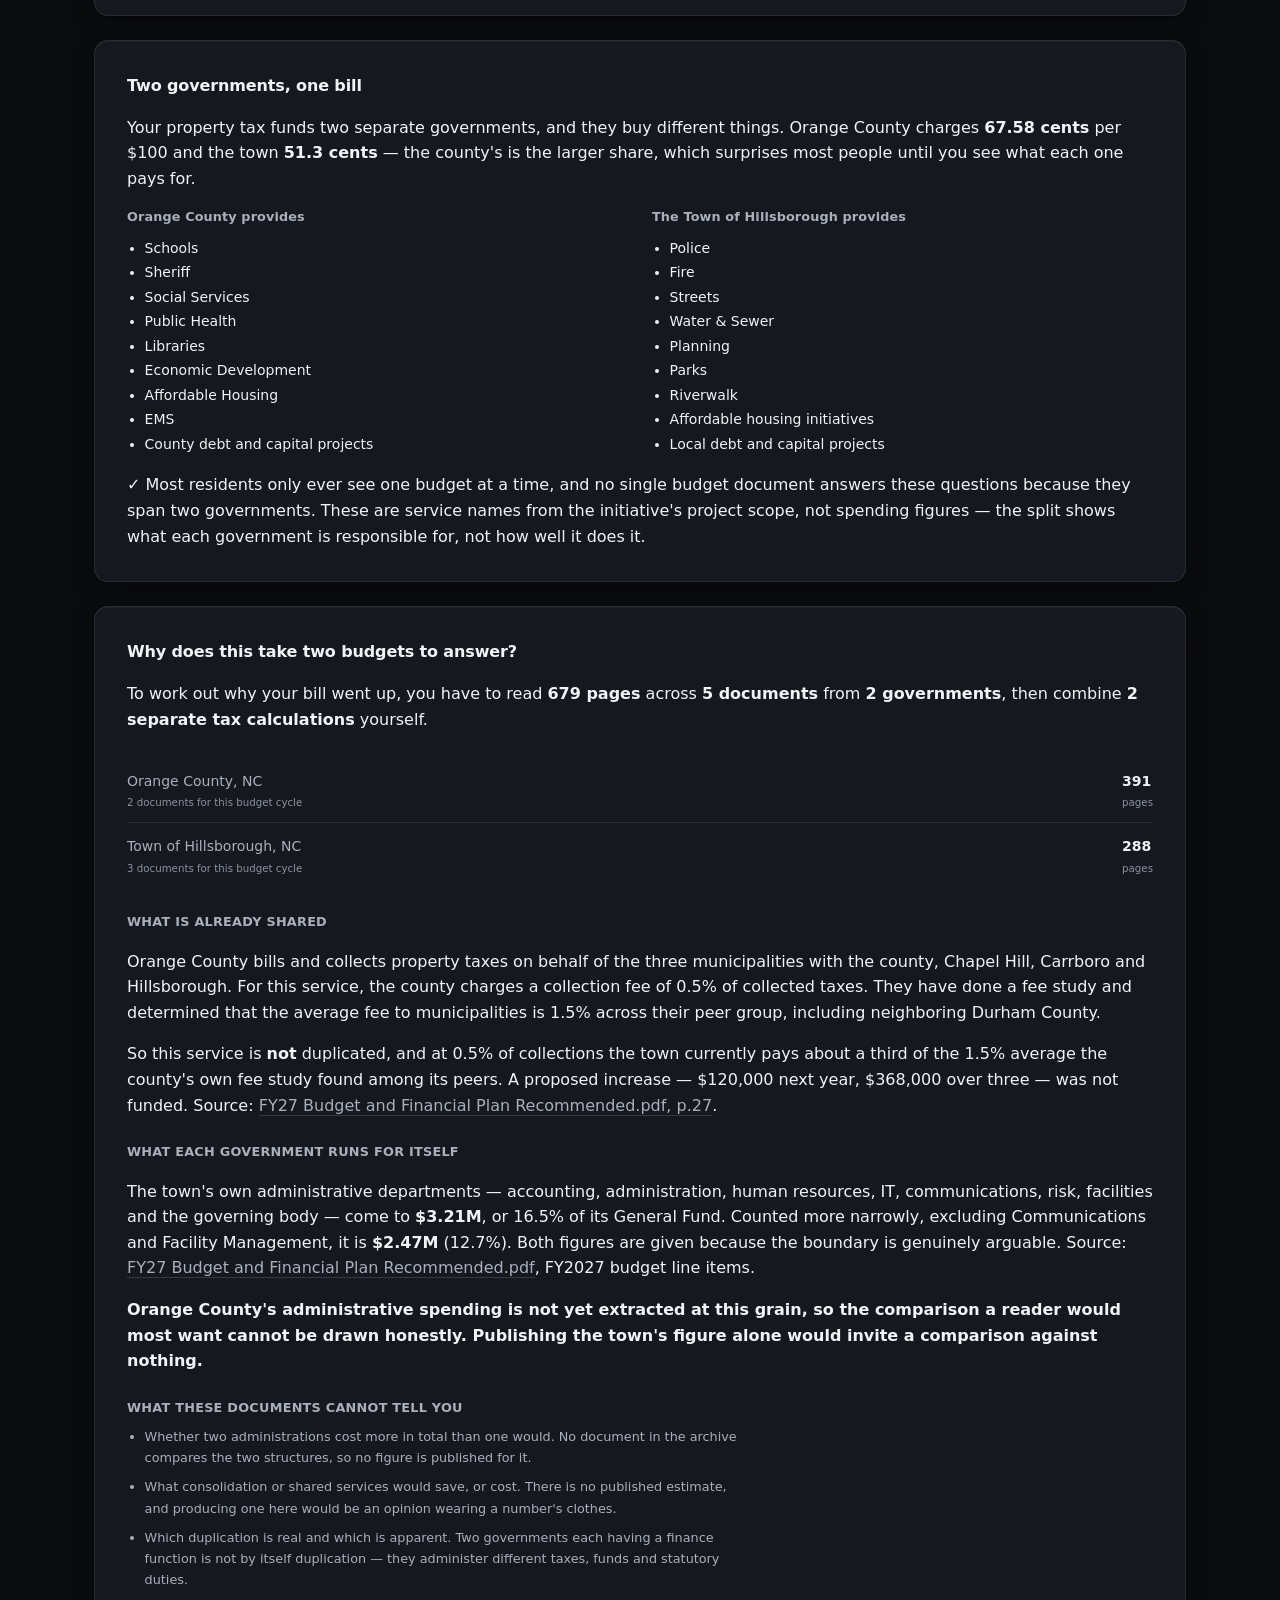
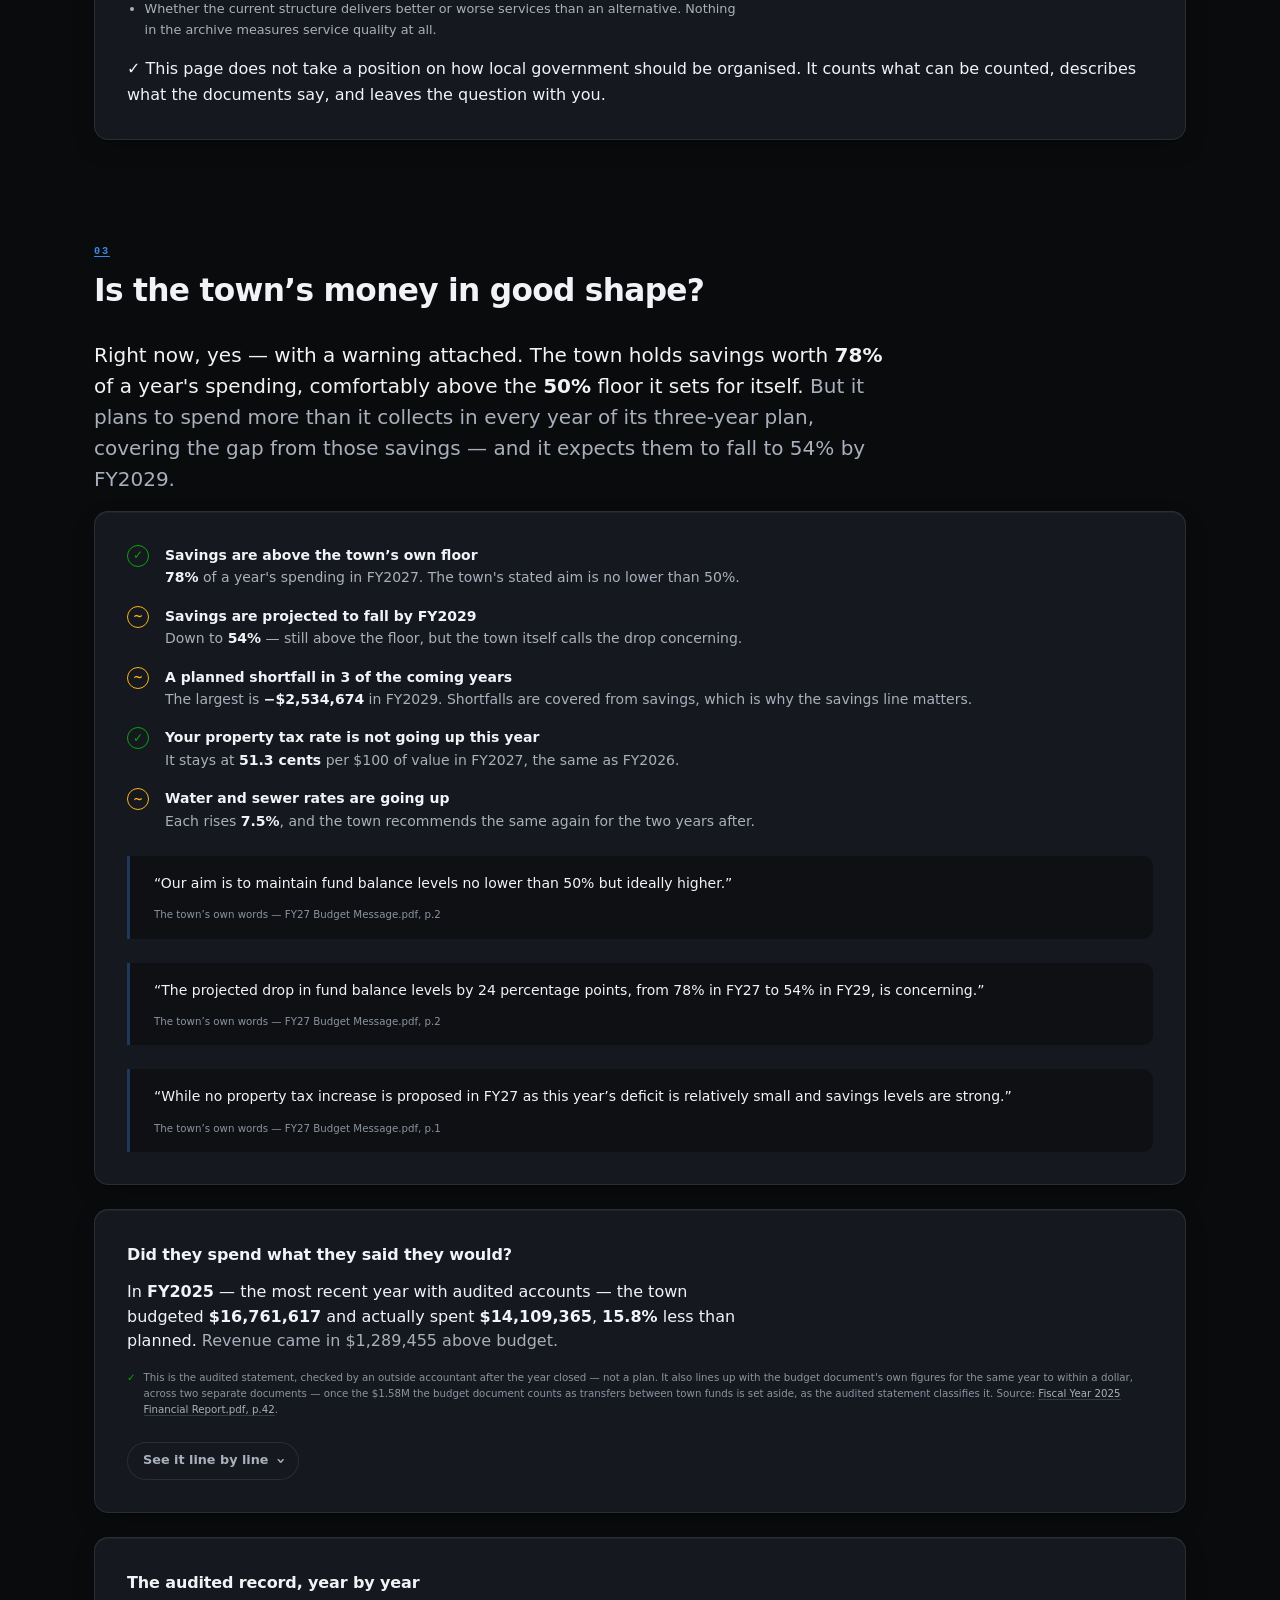
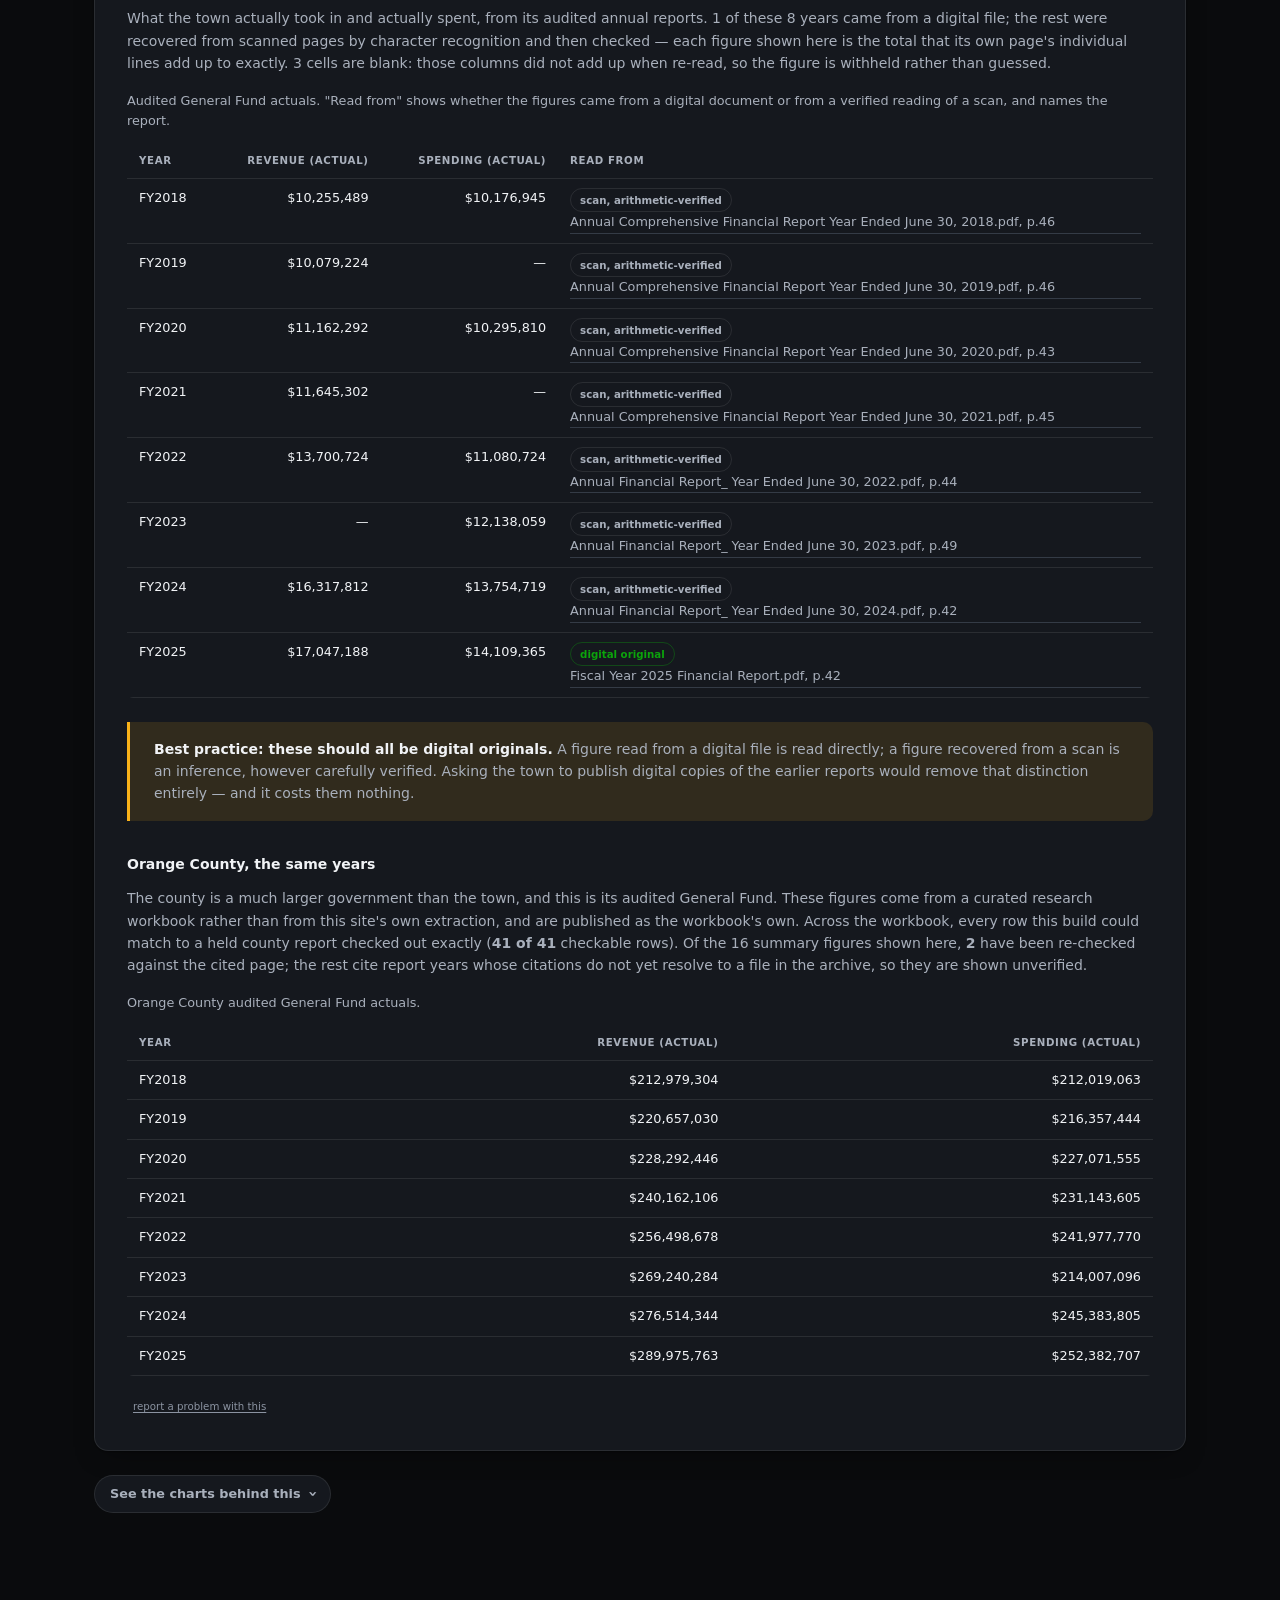
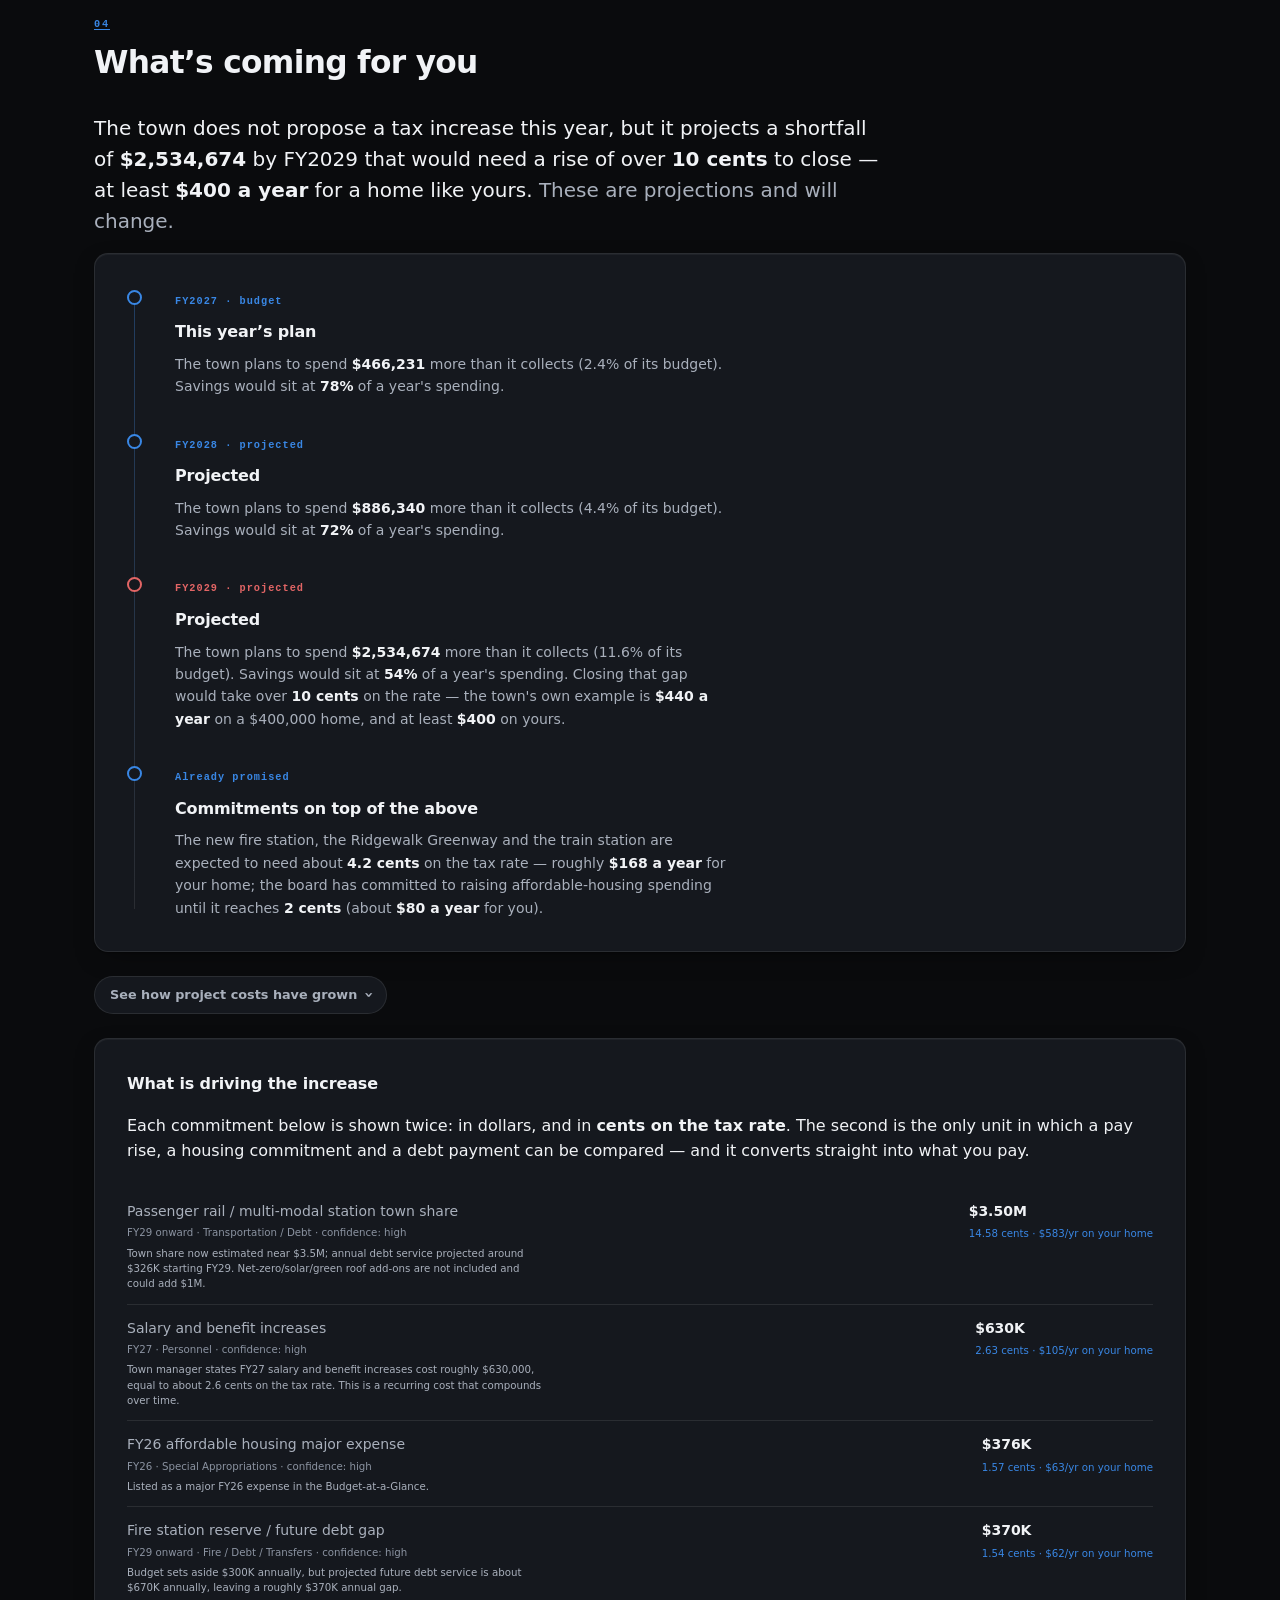
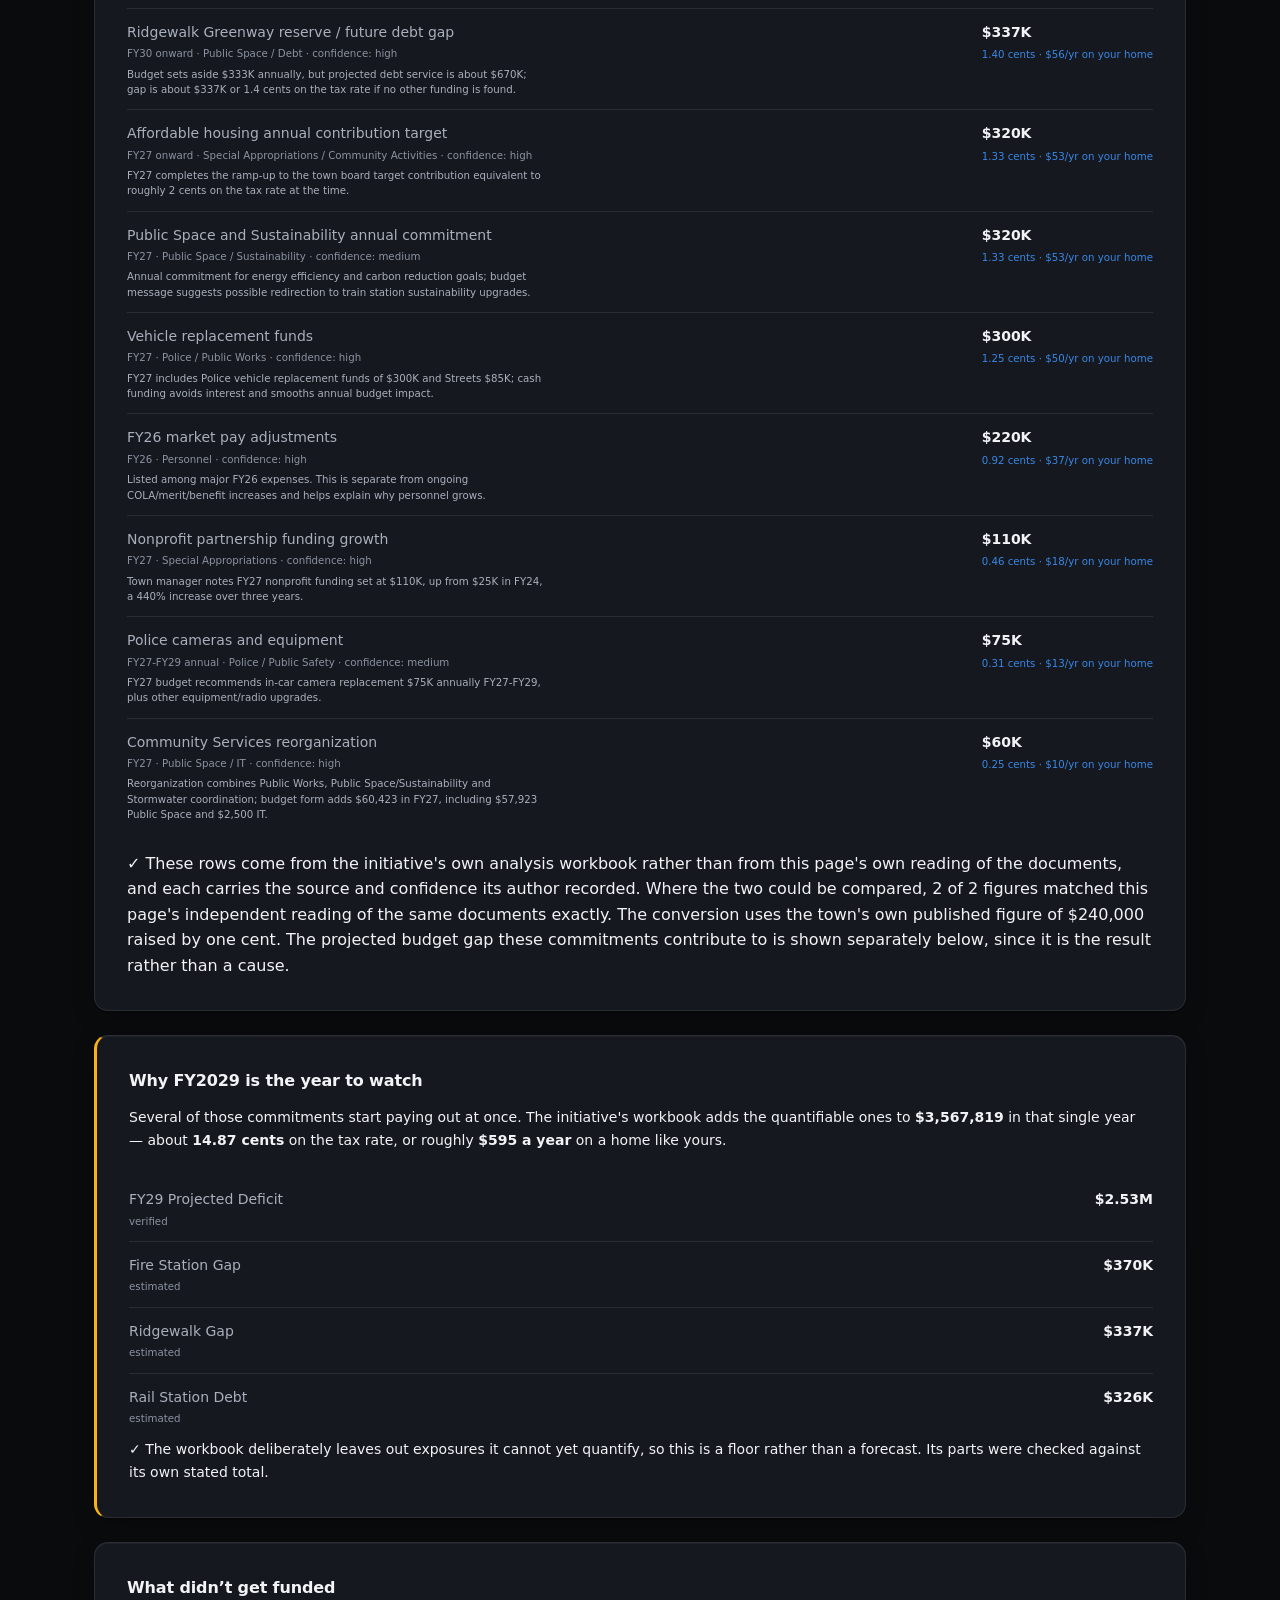
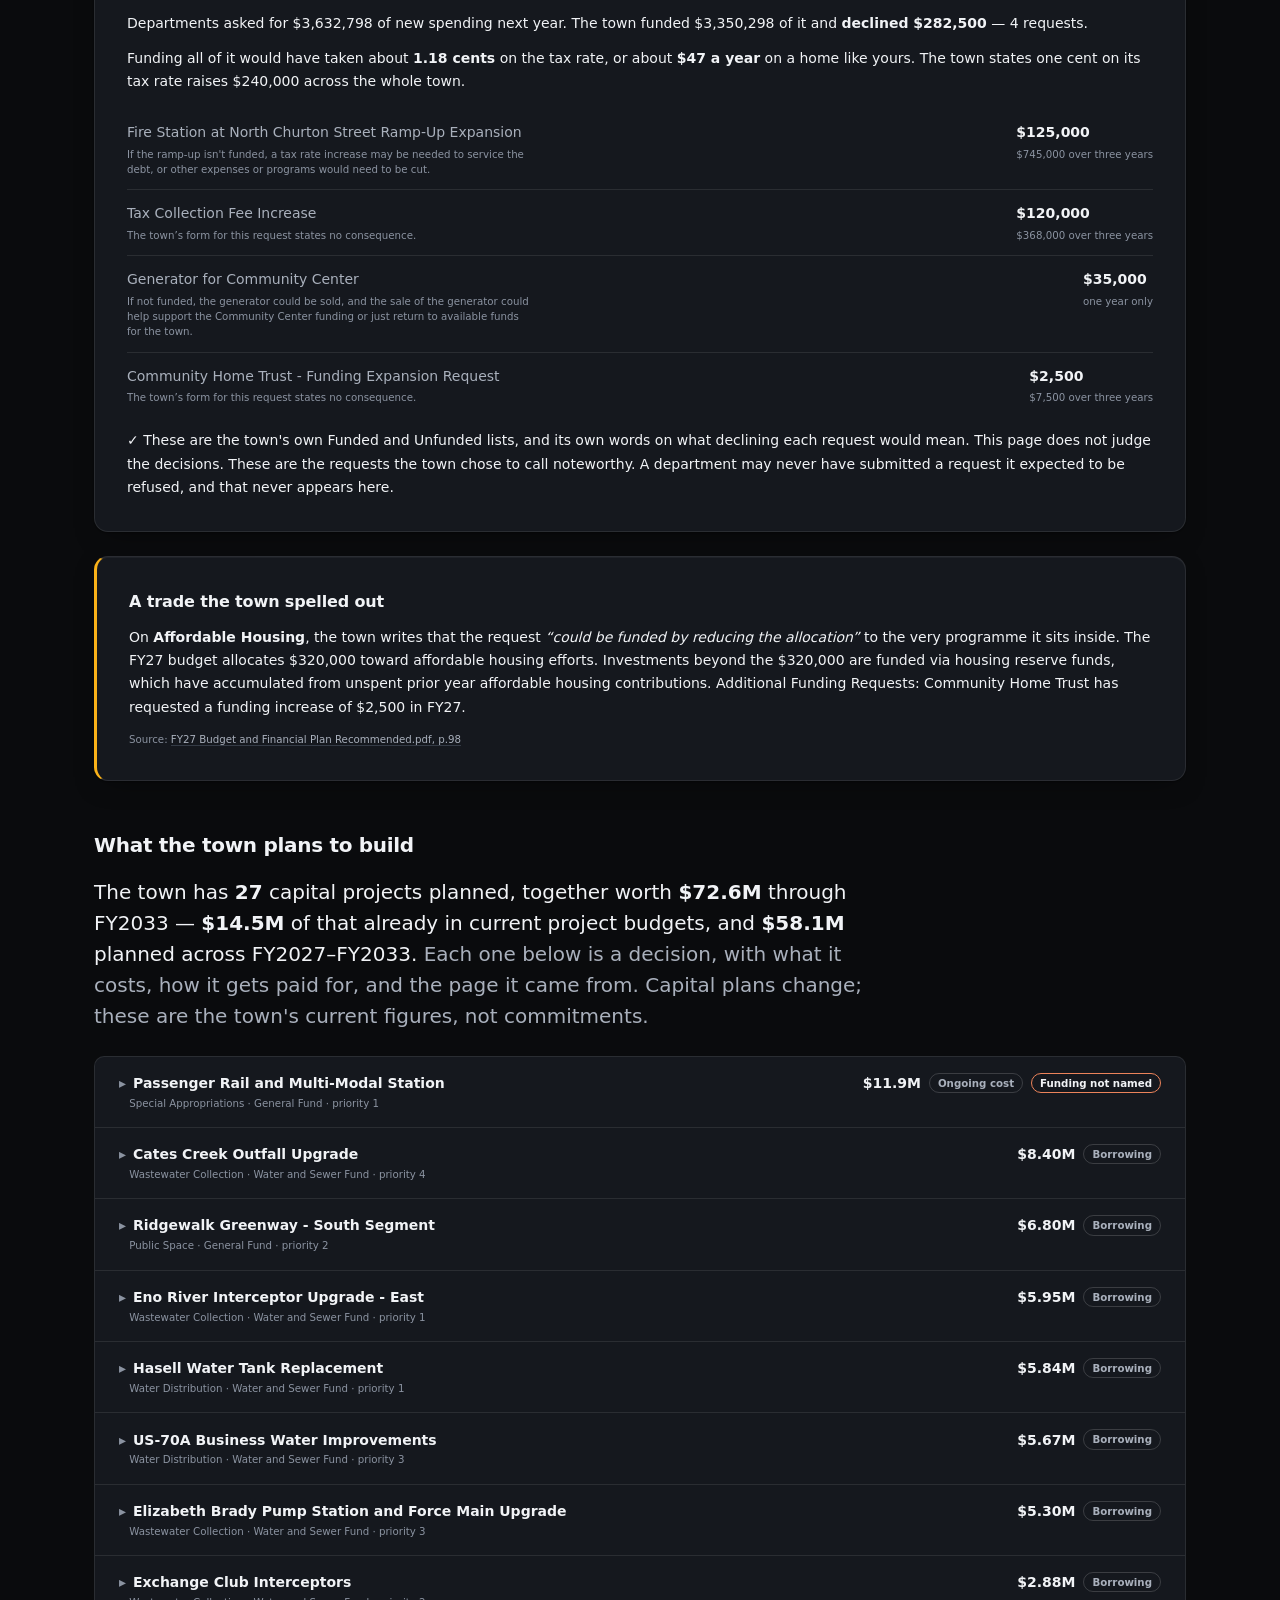
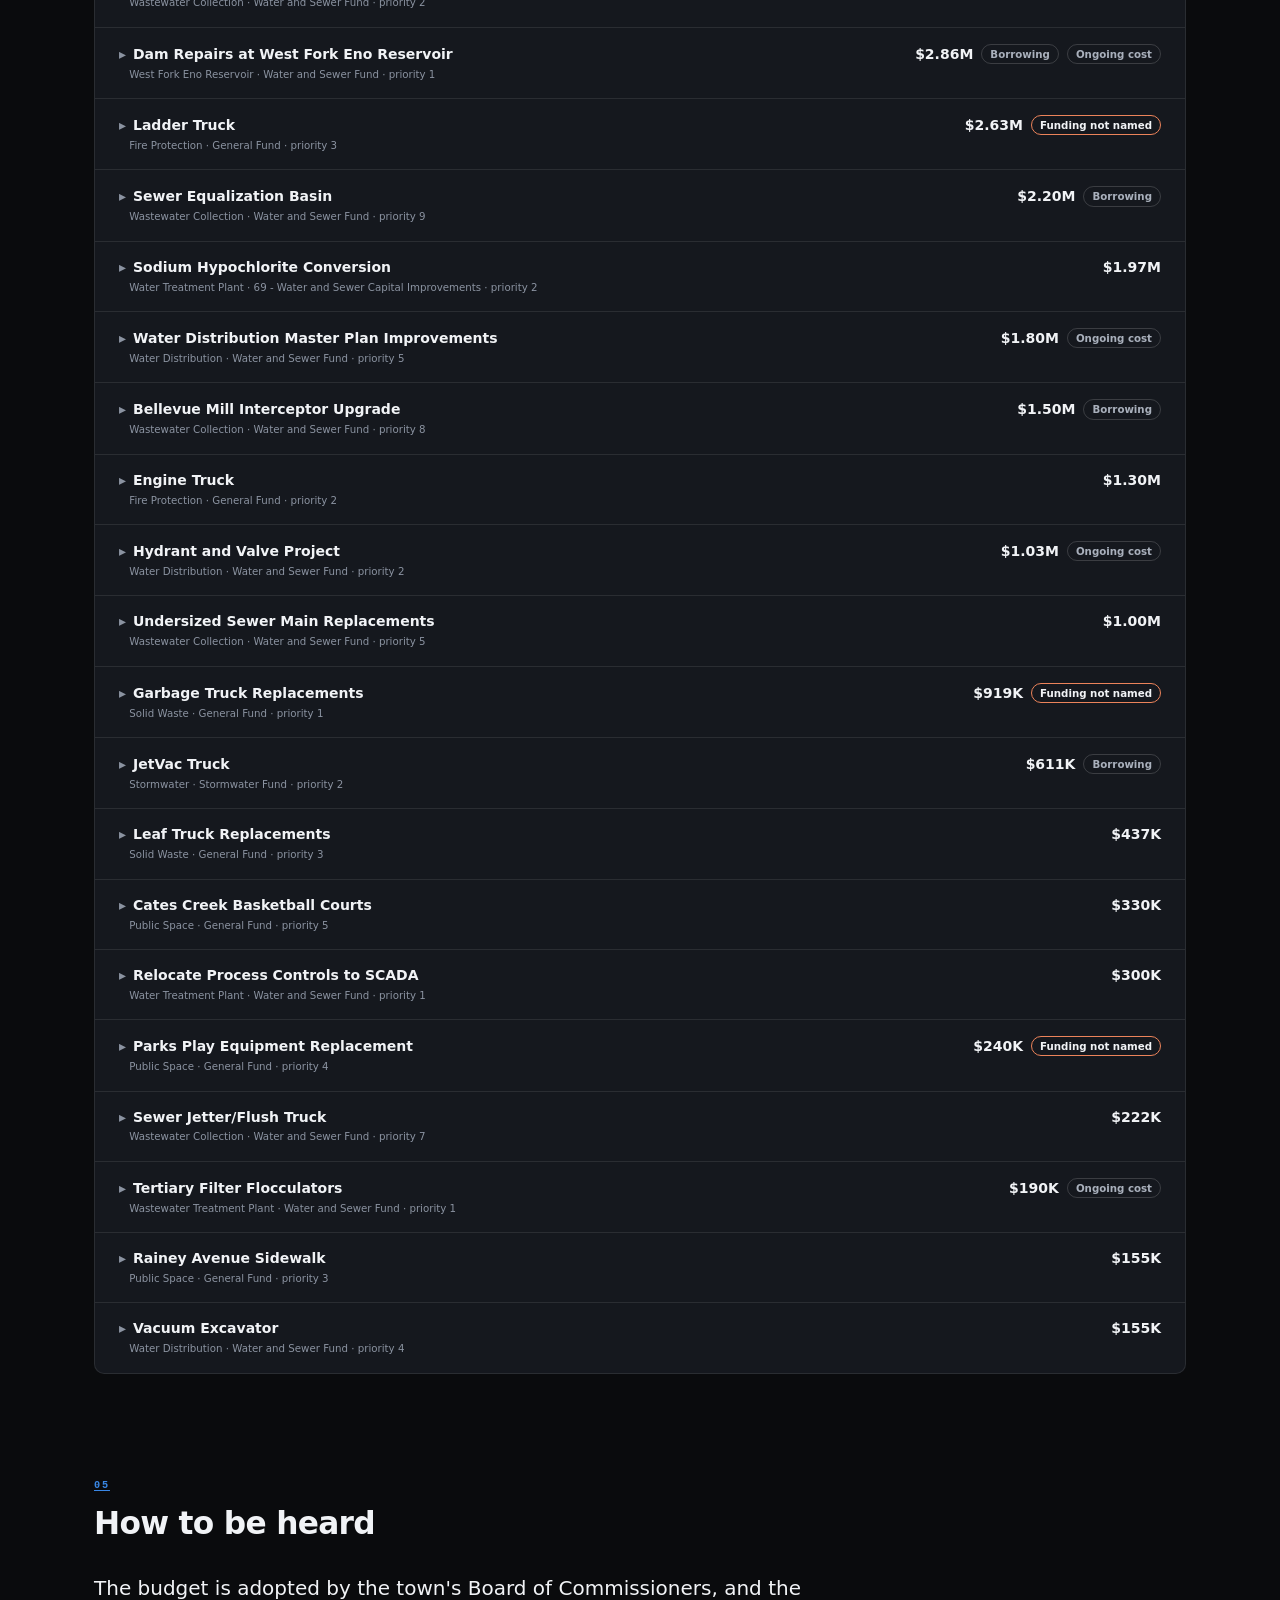
==== commit 643970c8: "Site: correct the provenance note — it described a state two fixes out of date The public caveat sai" ====
--- a/index.html
+++ b/index.html
@@ -123,19 +123,24 @@
     open pipeline, and rebuilding it reproduces this page byte for byte.
   </p>
   <p class="caveat">
-    <strong>What is still missing, and why.</strong> The audited annual reports for 2018 through
-    2024 were published only as <em>scanned images</em>, and the text hidden inside a scan
-    scrambles digits — a page that plainly reads <span class="mono">4,610,003</span> comes back as
-    <span class="mono">460,100,3</span>. Nothing on this page is ever taken from that hidden text.
-    FY2025 is different: it was also published as a proper digital file, so its audited figures are
-    read straight from it with no character recognition involved at all.
+    <strong>Where these numbers come from, and how much to trust each one.</strong> Most of the
+    audited figures here are read straight out of a proper digital file, with no character
+    recognition involved at all — that is true of FY2018 and of FY2021 through FY2025.
+    <strong>Two years, FY2019 and FY2020, exist only as photographs of paper</strong>, because
+    that is the form in which the reports were issued.
     <br><br>
-    For the earlier years the pages are read afresh from the image instead, and a recovered figure
-    is published only where its column still adds up <em>exactly</em> to the total printed beside
-    it on the same page. Where a column did not, the cell is left blank in the audited table rather
-    than filled with a best guess. What remains out of reach is everything <em>below</em> those
-    summary statements — the detail inside a decade of annual reports — and it will not appear here
-    until each page proves itself the same way. We would rather show you less than show you
+    For those two, the pages are read afresh from the image, and <strong>nothing</strong> is ever
+    taken from the text layer hidden inside a scan, which scrambles digits — a page that plainly
+    reads <span class="mono">4,610,003</span> comes back from it as
+    <span class="mono">460,100,3</span>. A recovered figure is published only where its column
+    still adds up <em>exactly</em> to the total printed beside it on the same page. Where a column
+    does not, the cell is left blank rather than filled with a best guess.
+    <br><br>
+    That test is strong evidence, and on its own it is not proof — two errors that cancel out
+    would survive it — so it is measured rather than argued. Five years exist in both forms, and
+    every figure is compared between the two:
+    <strong>5,394 figures checked, 5,394 identical, 100.00%.</strong> The build refuses to publish
+    at all if that ever stops being true. We would still rather show you less than show you
     something wrong.
   </p>
   <p style="font-size:14px;color:var(--text-secondary)">
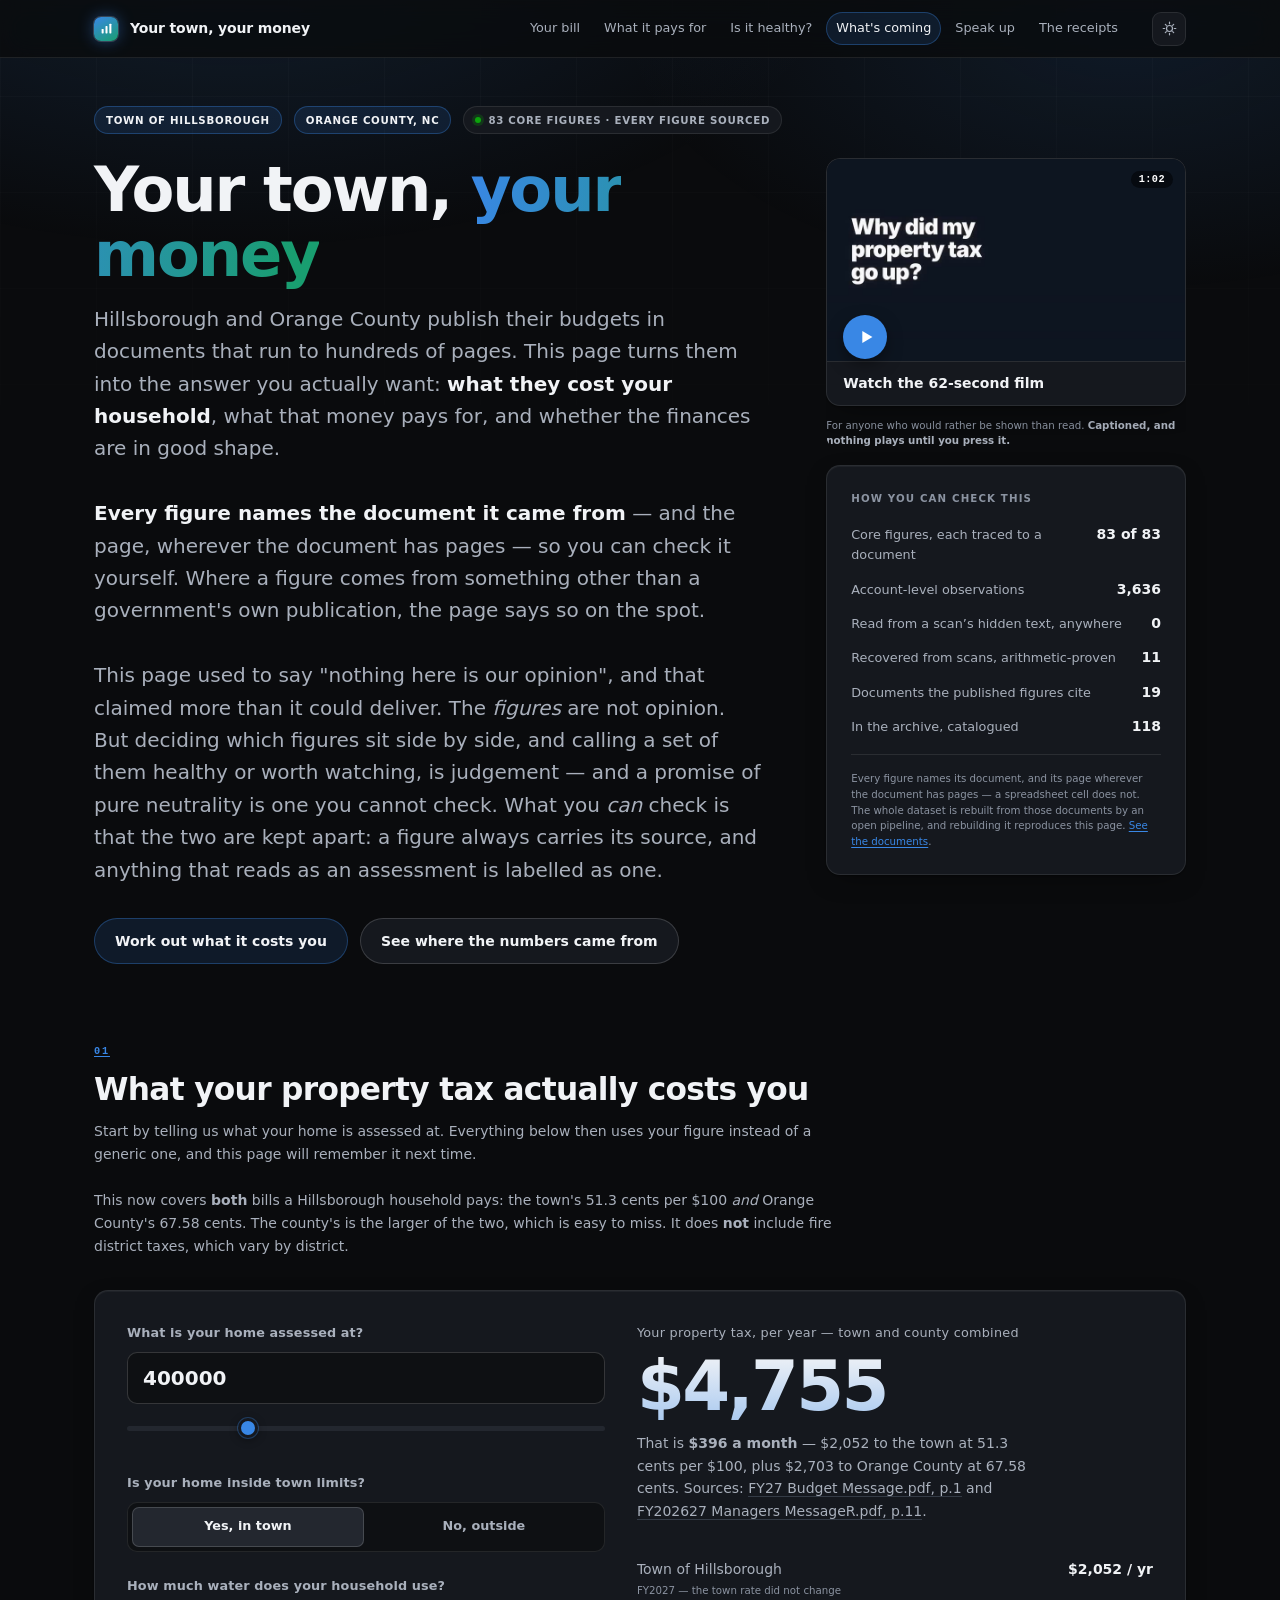
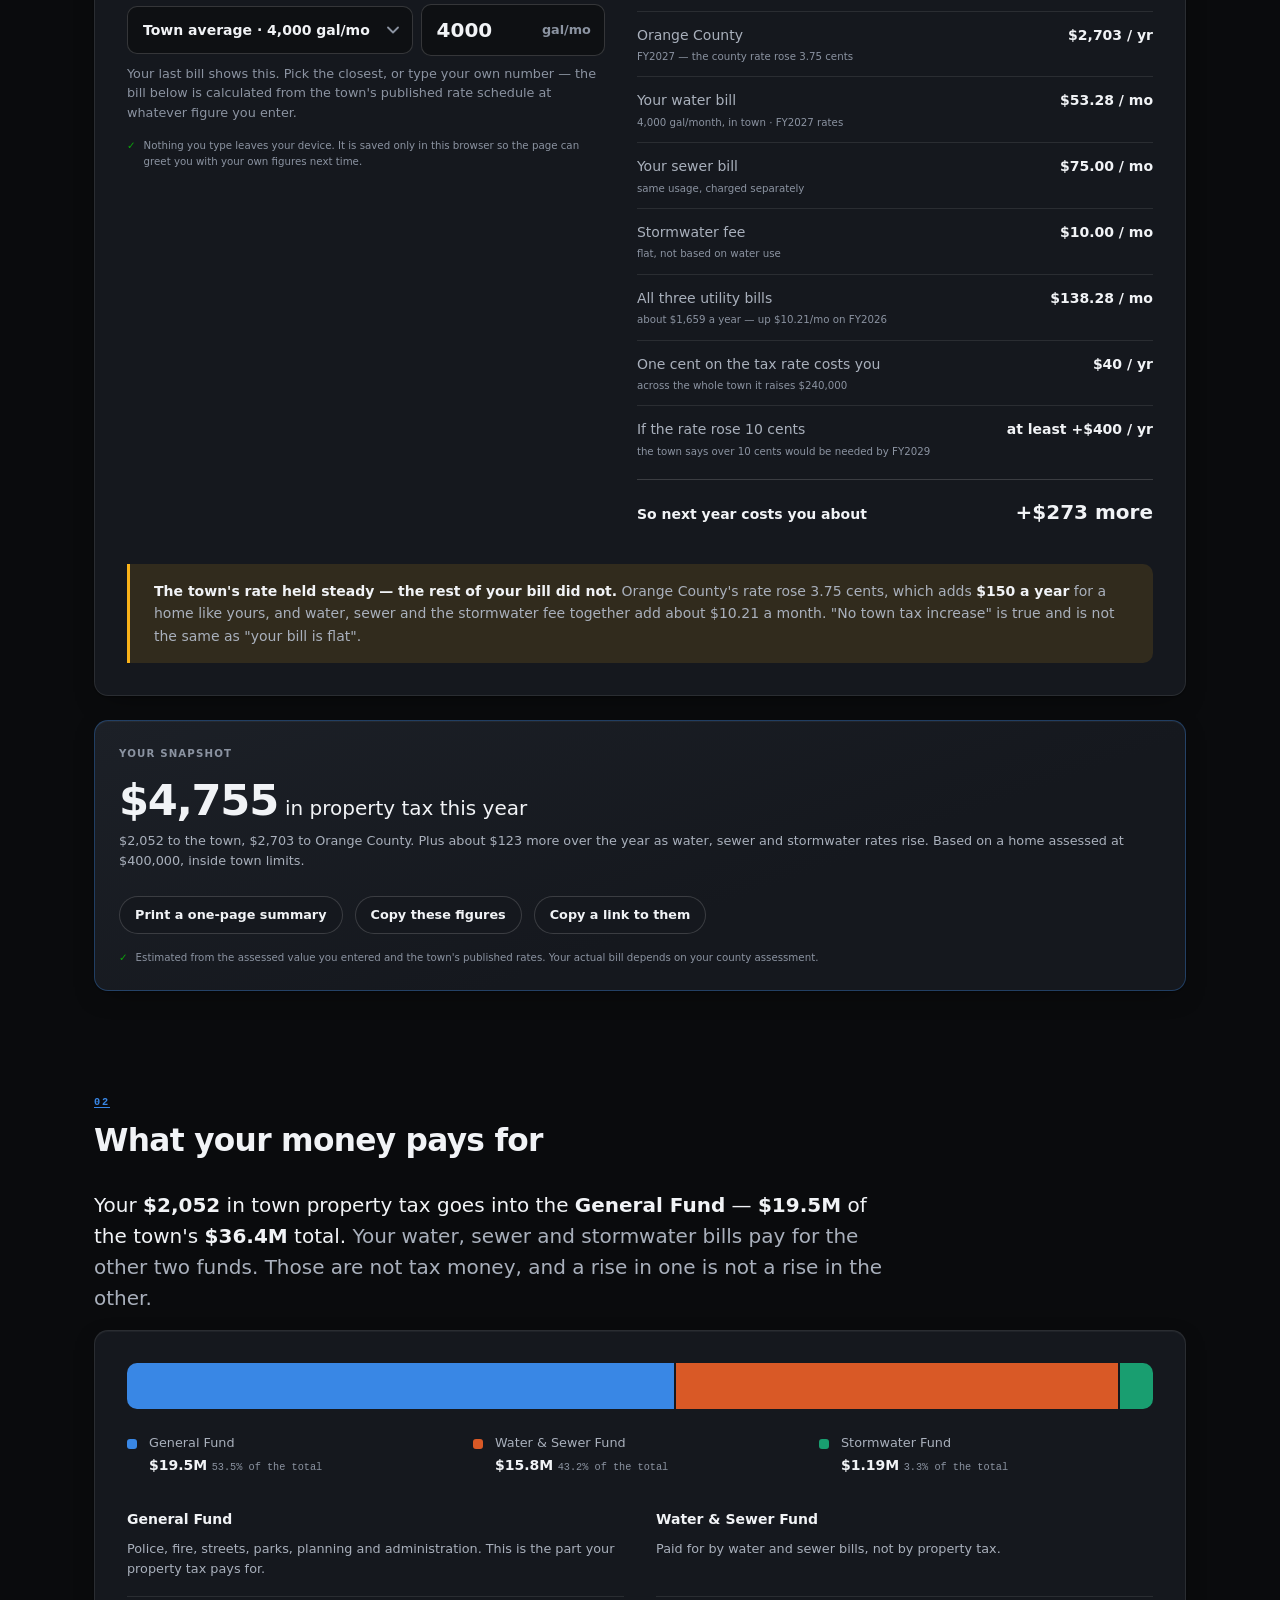
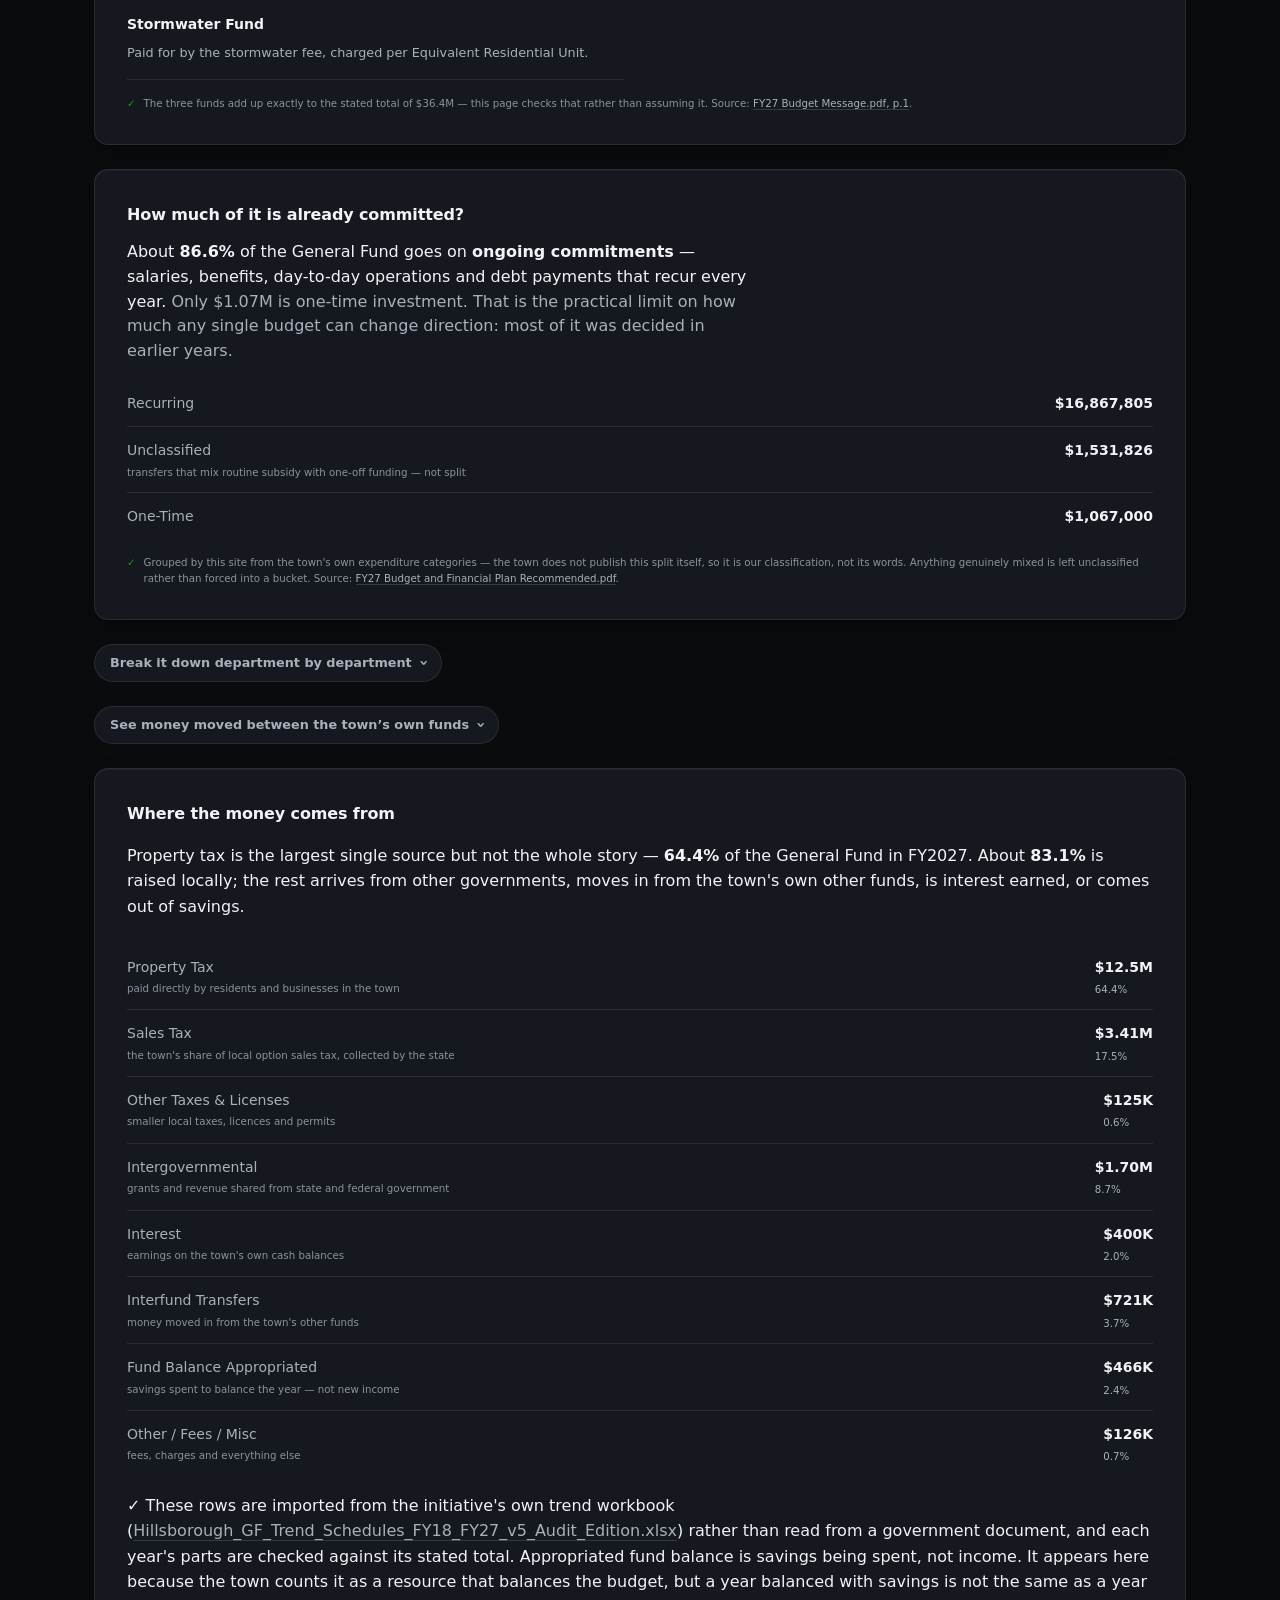
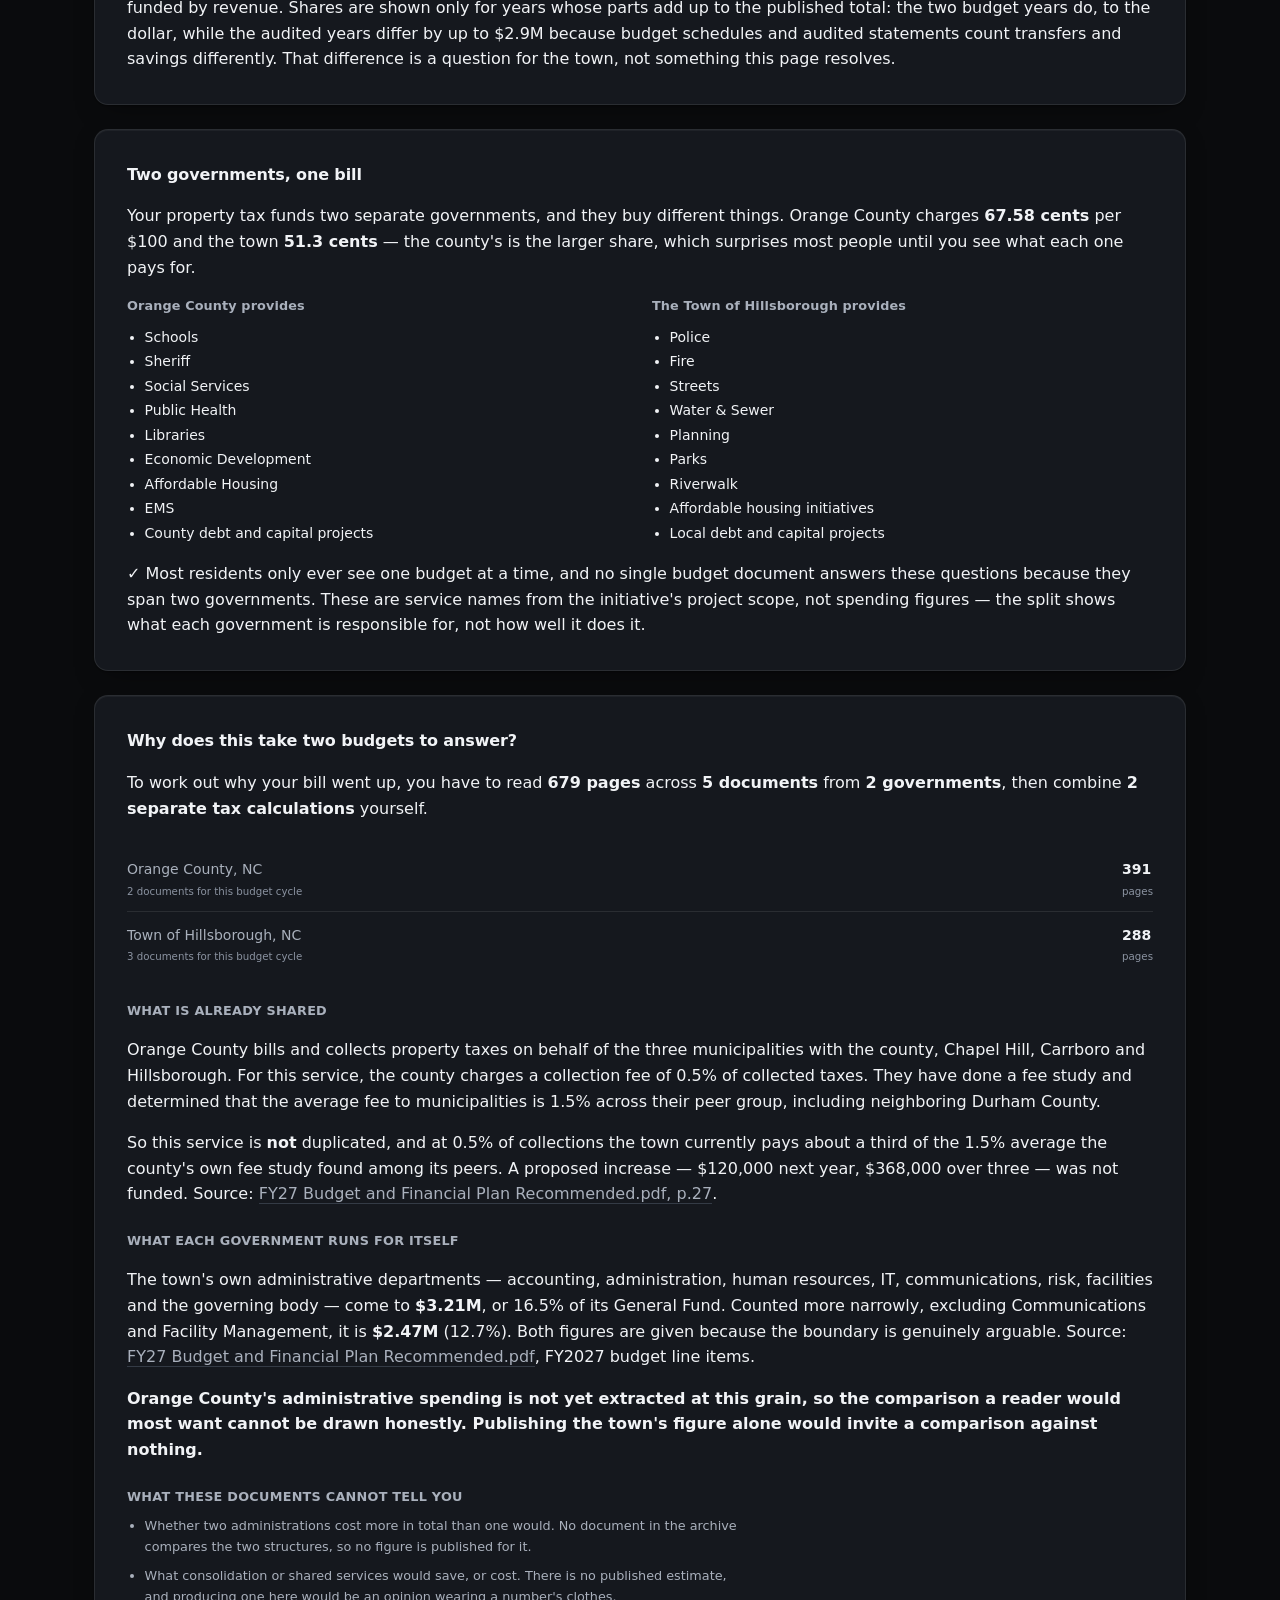
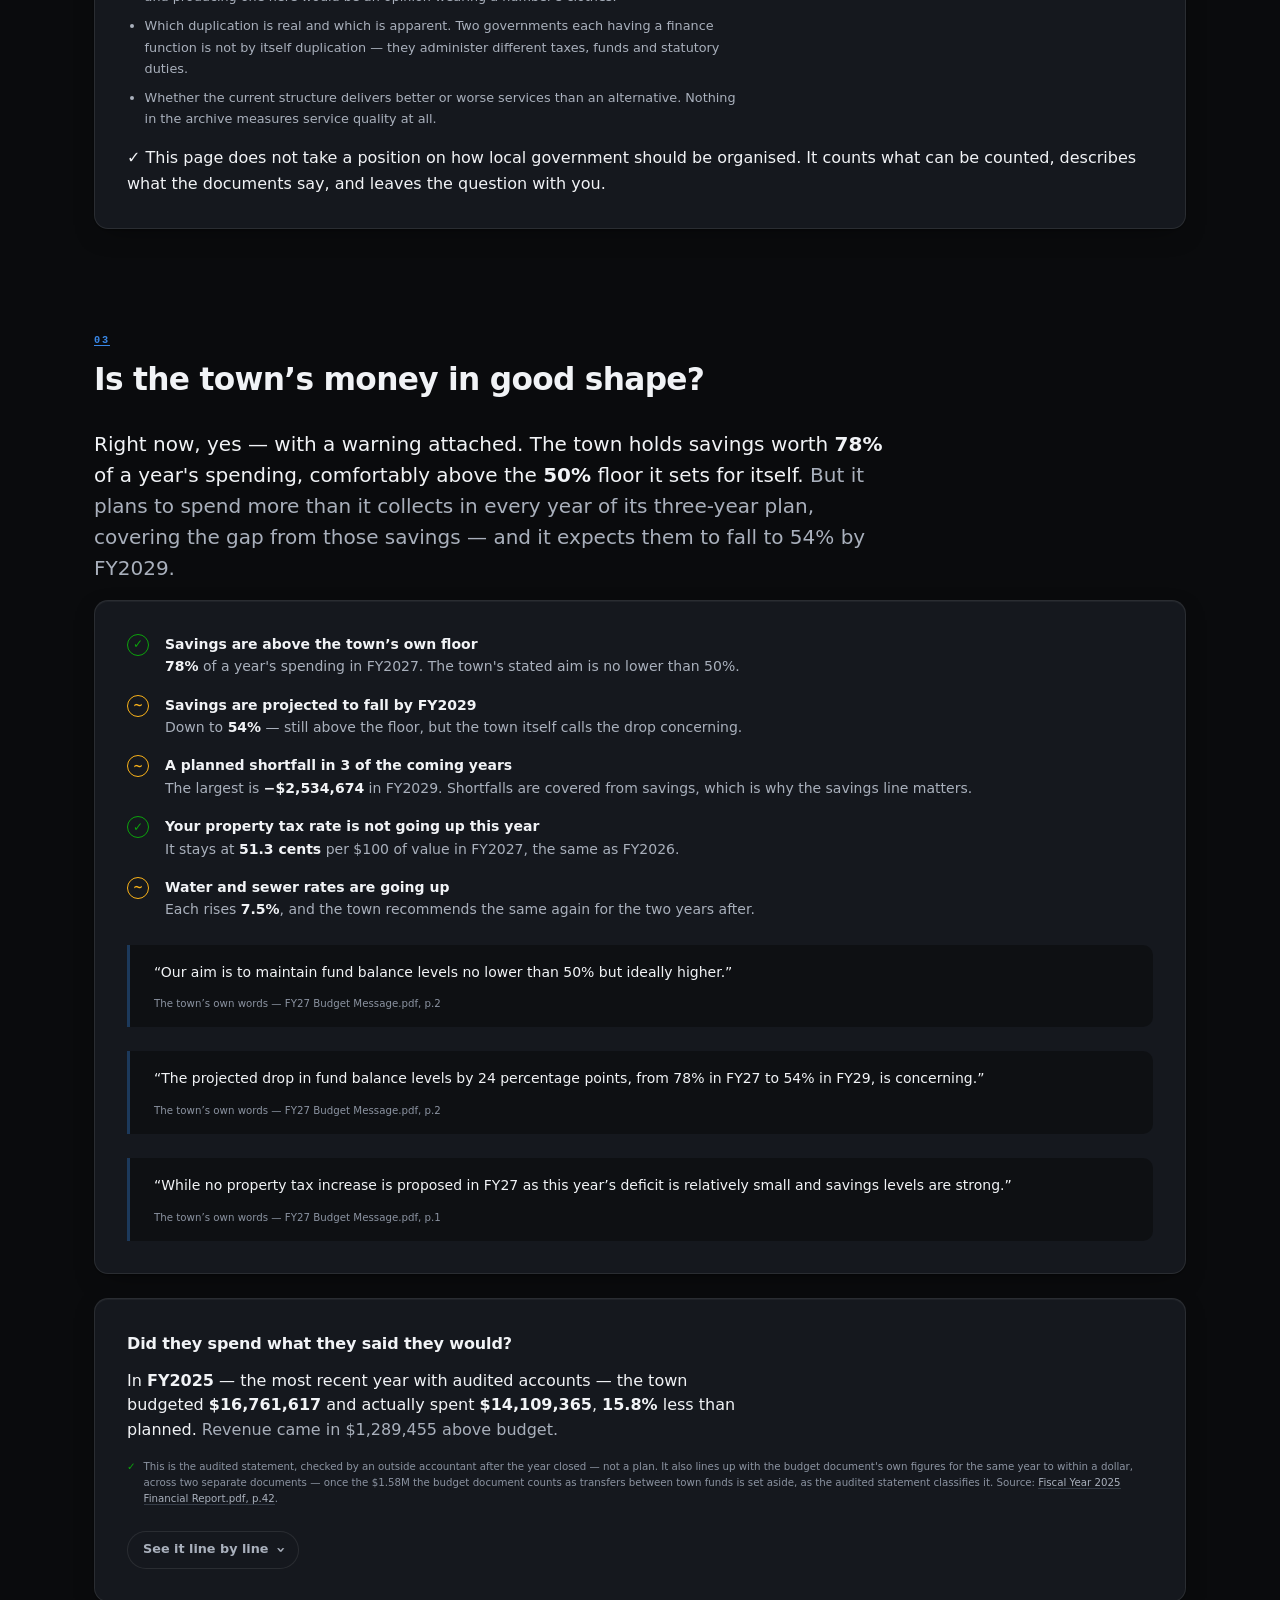
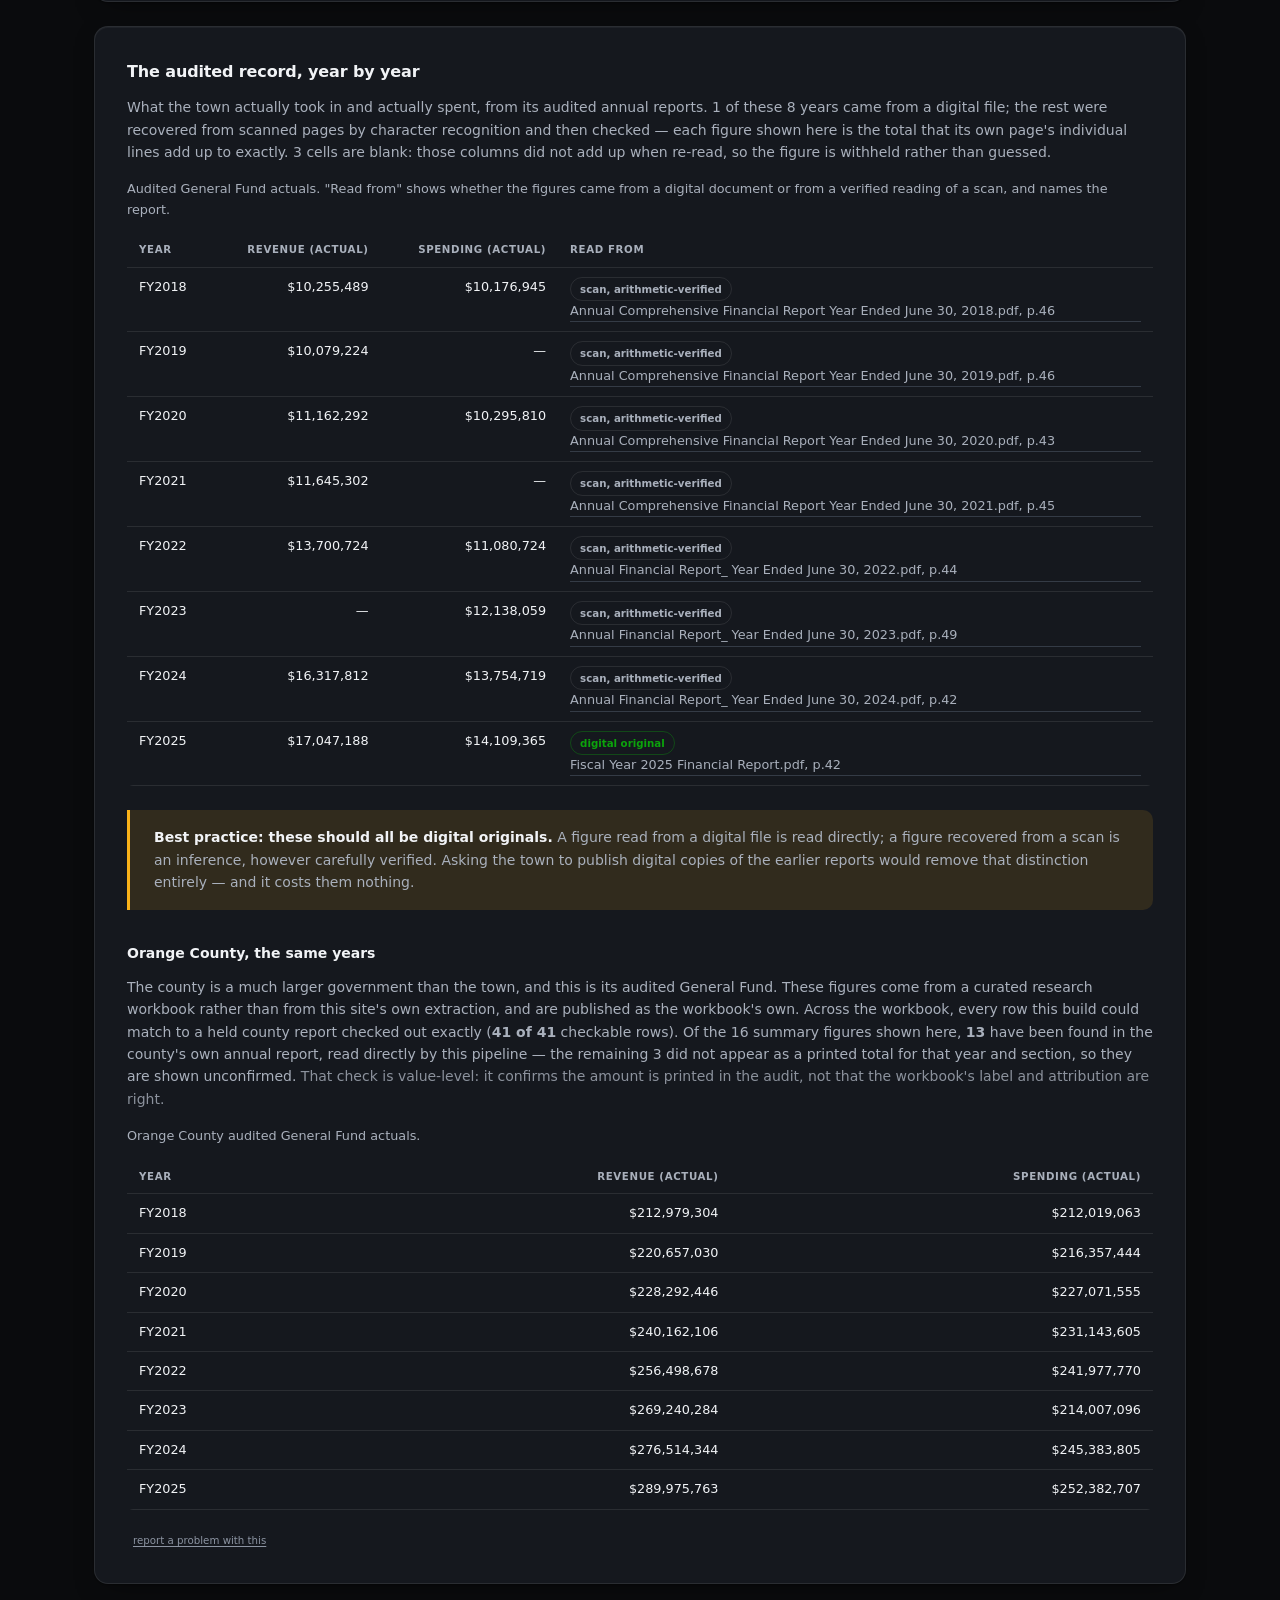
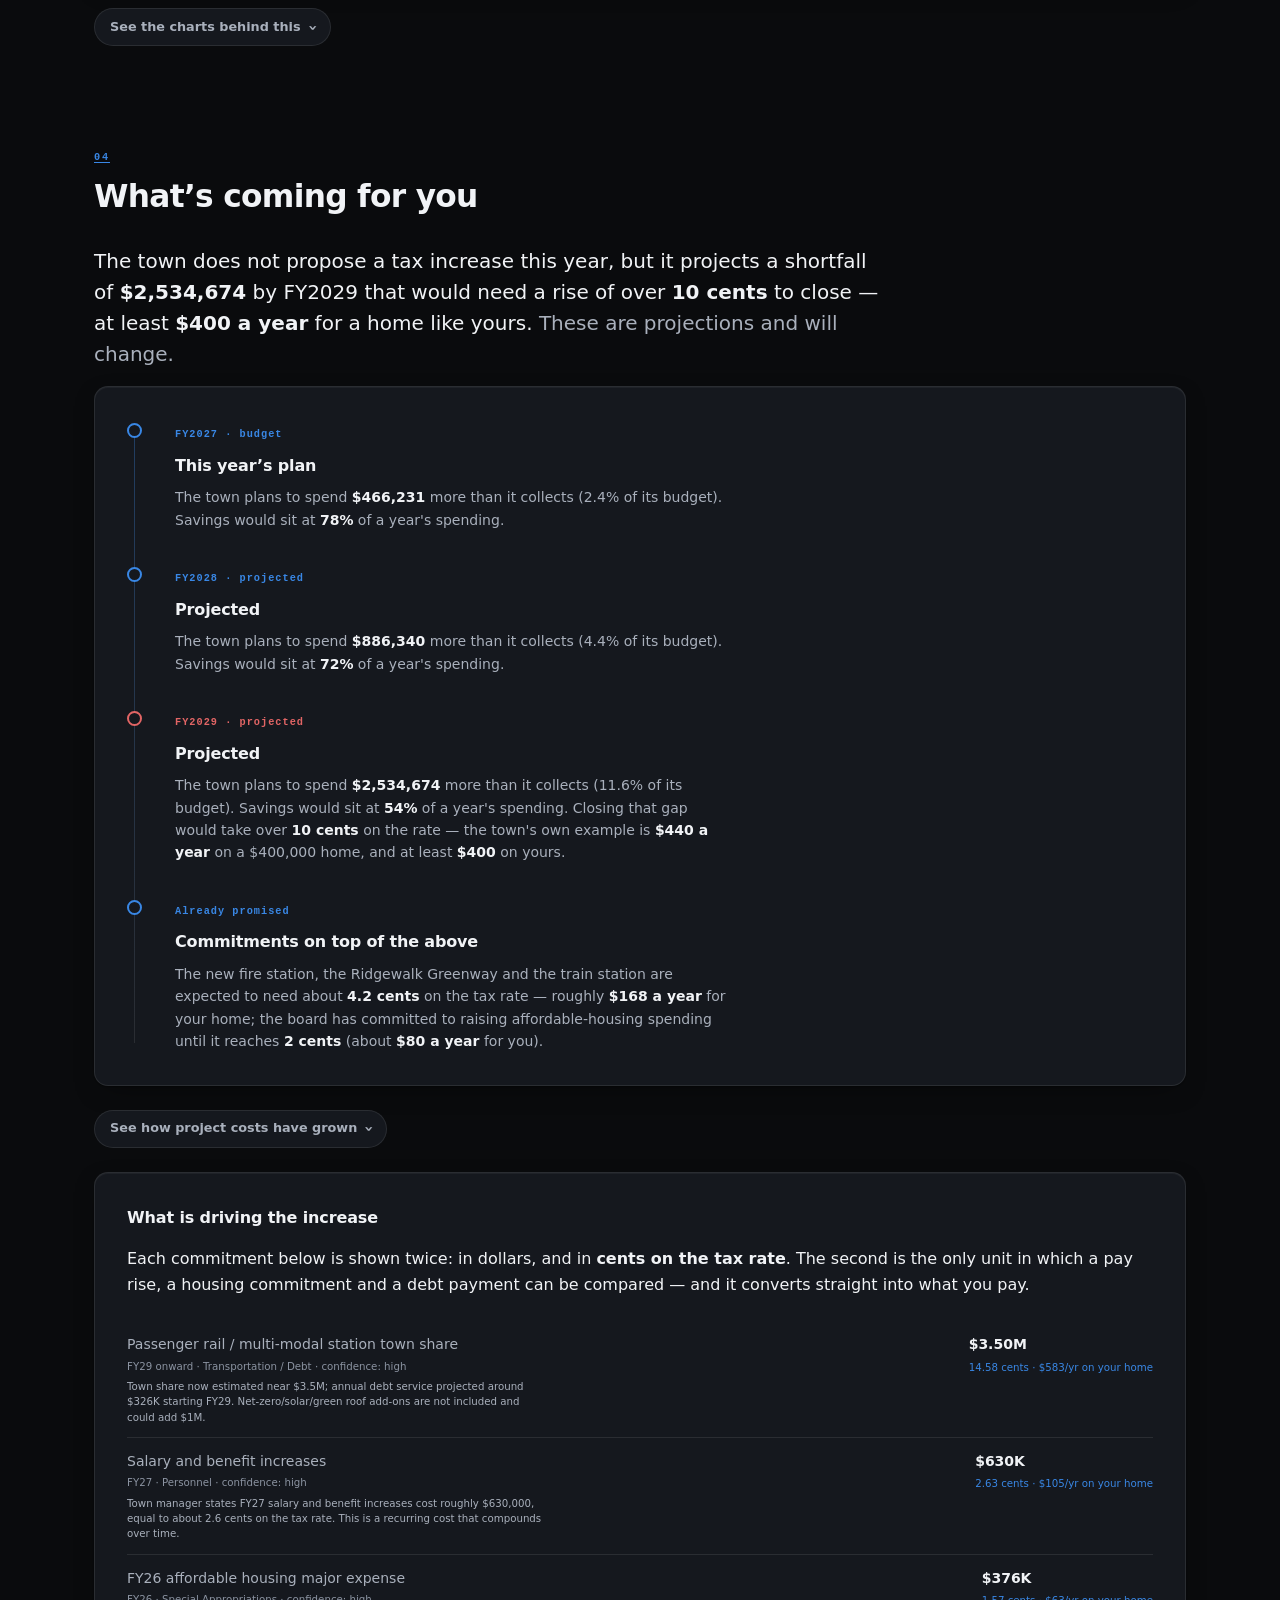
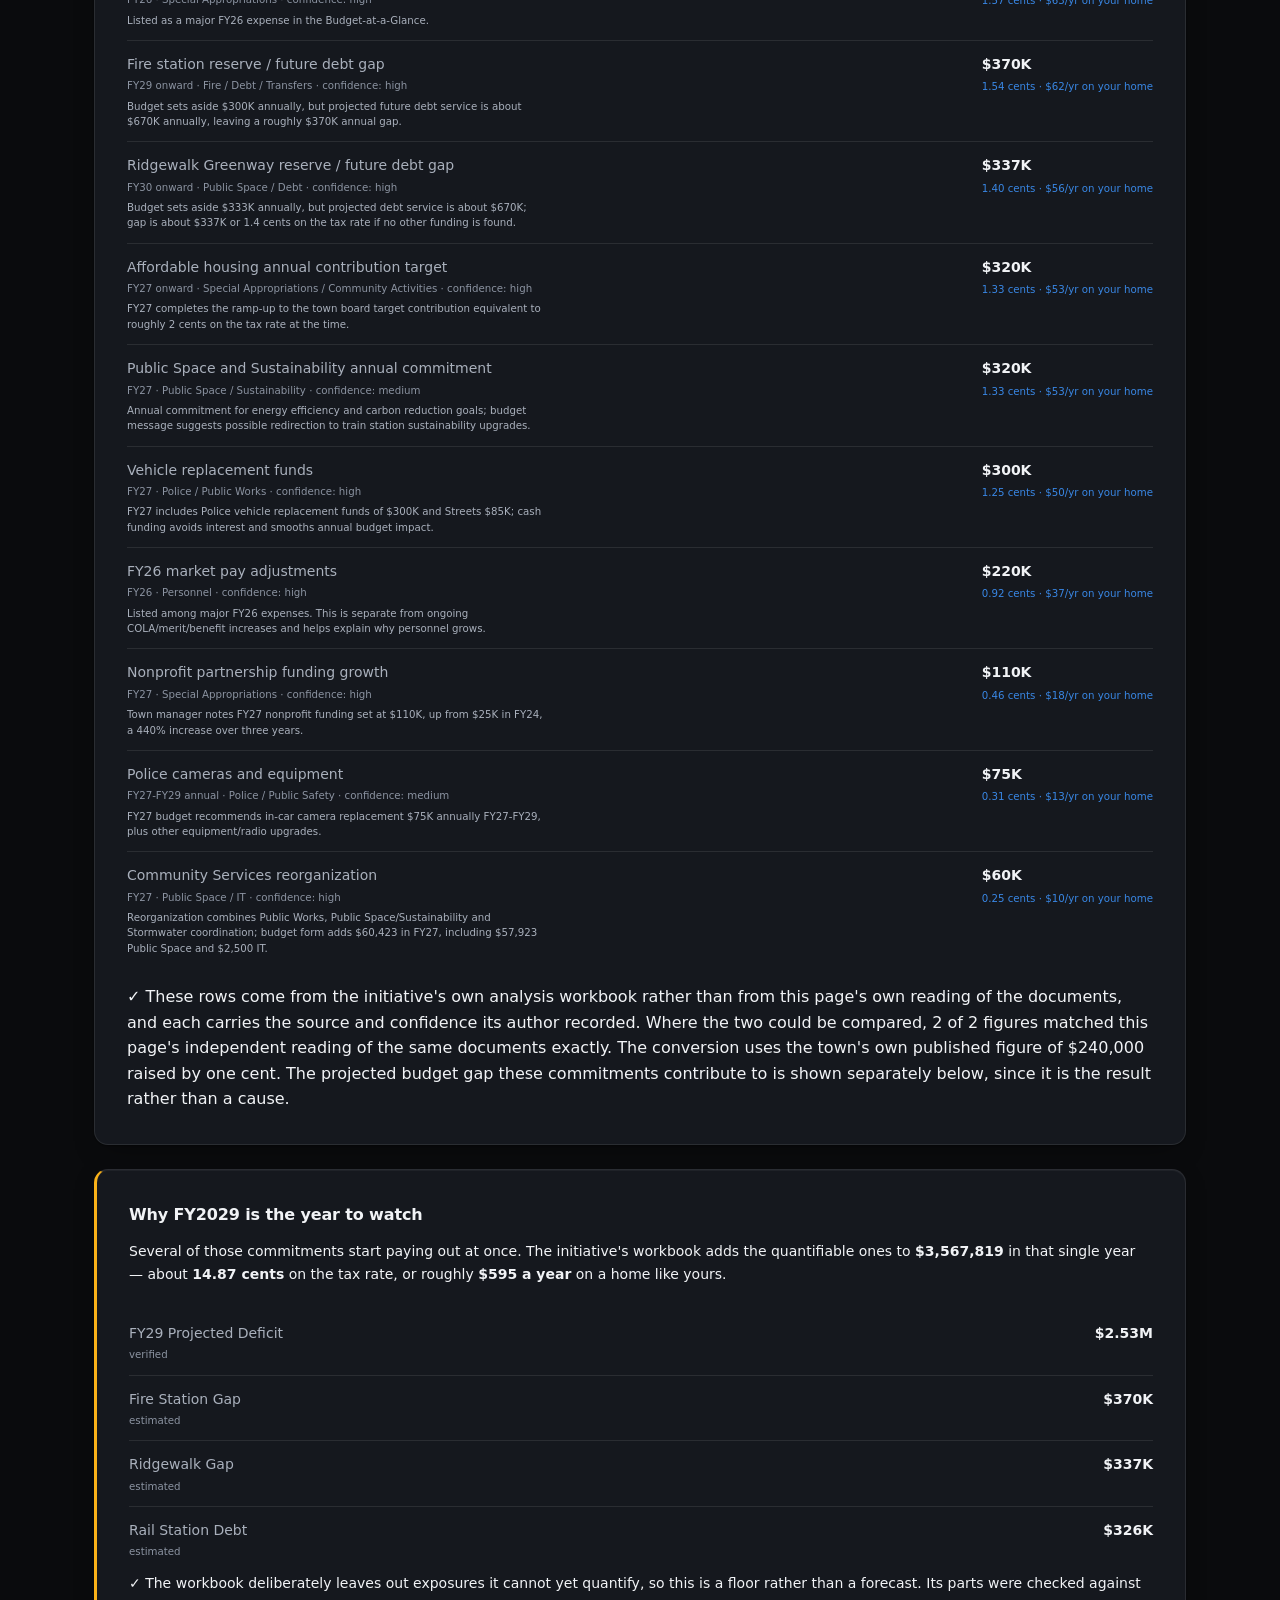
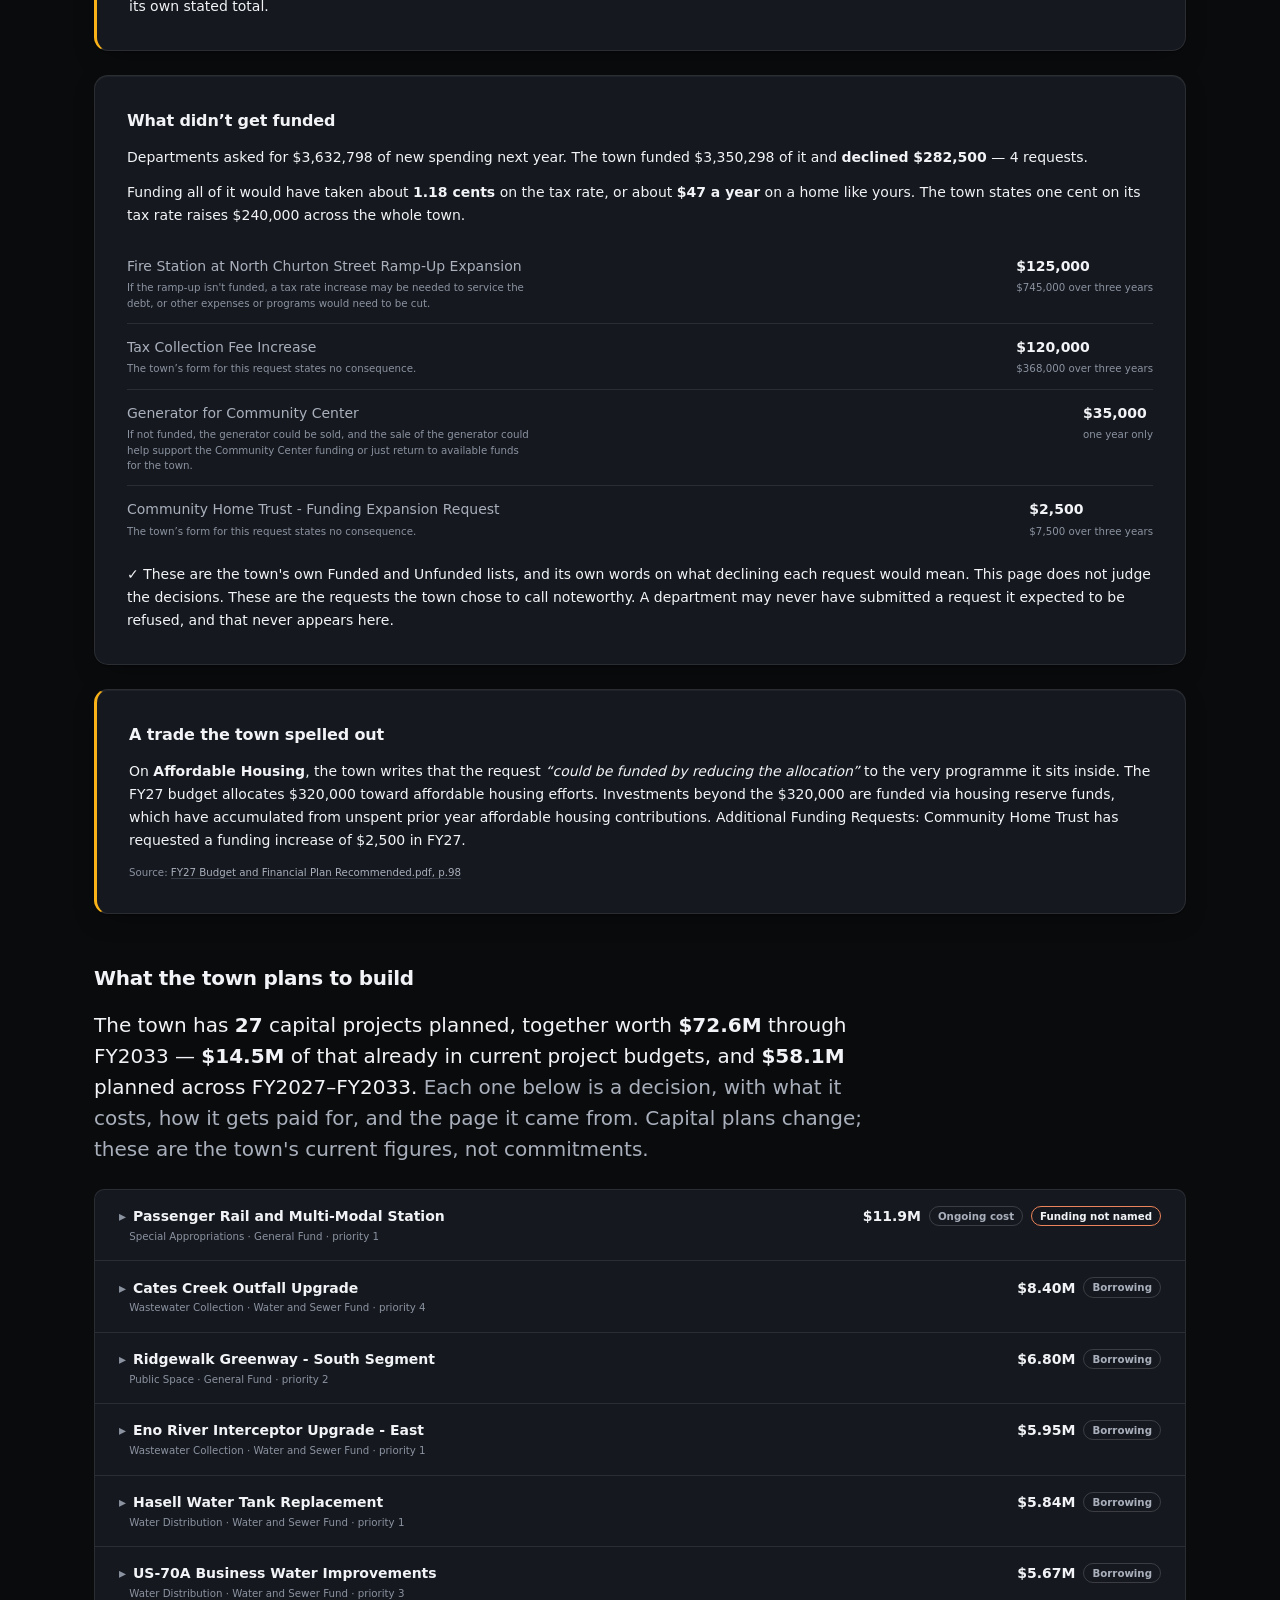
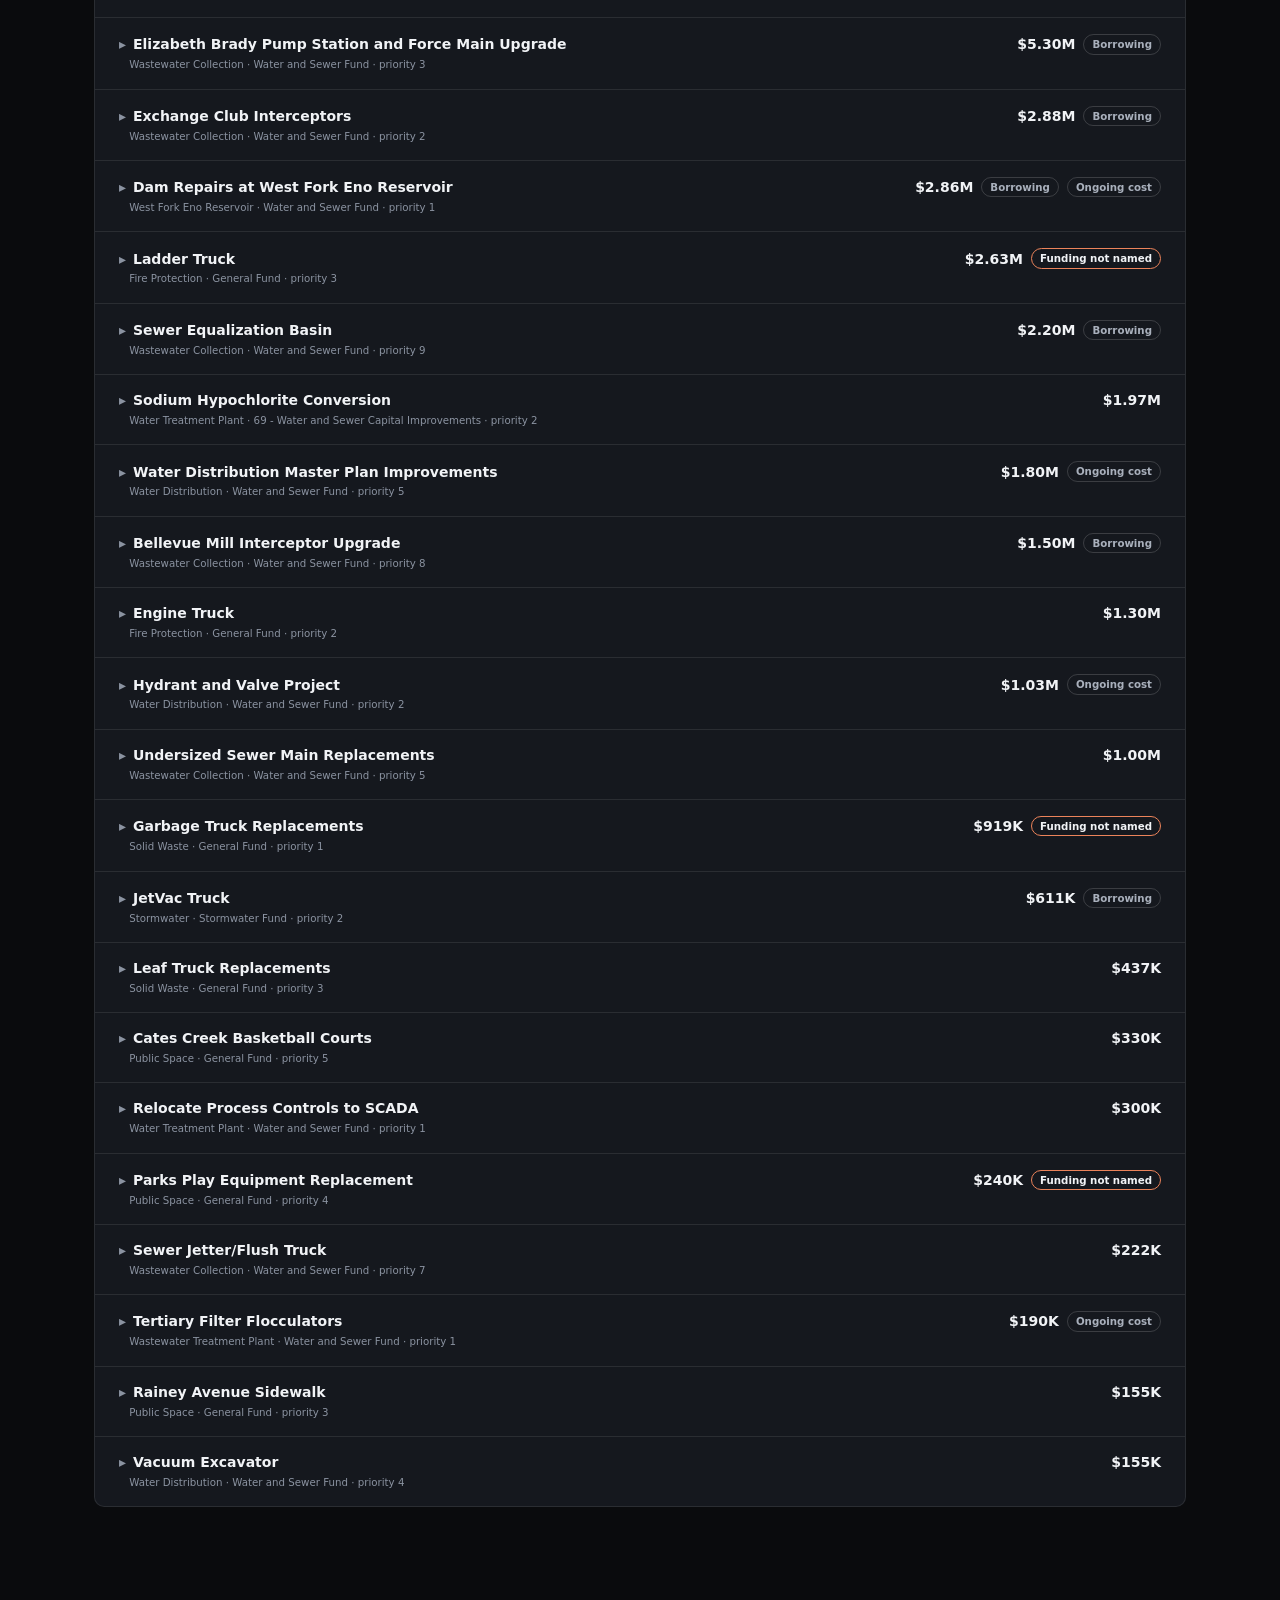
==== commit fc8f4a6c: "Close the audit's Medium findings before handing the project over David's point, and he is right: sh" ====
--- a/index.html
+++ b/index.html
@@ -77,9 +77,16 @@
         <strong>what they cost your household</strong>, what that money pays for, and whether the
         finances are in good shape.
         <br><br>
-        Nothing here is our opinion. Every figure names the document it came from — and the page,
-        wherever the document has pages — so you can check it yourself. Where a figure comes from
-        something other than a government's own publication, the page says so on the spot.
+        <strong>Every figure names the document it came from</strong> — and the page, wherever the
+        document has pages — so you can check it yourself. Where a figure comes from something
+        other than a government's own publication, the page says so on the spot.
+        <br><br>
+        This page used to say "nothing here is our opinion", and that claimed more than it could
+        deliver. The <em>figures</em> are not opinion. But deciding which figures sit side by side,
+        and calling a set of them healthy or worth watching, is judgement — and a promise of pure
+        neutrality is one you cannot check. What you <em>can</em> check is that the two are kept
+        apart: a figure always carries its source, and anything that reads as an assessment is
+        labelled as one.
       </p>
       <p class="cta-row">
         <a class="btn primary lg" href="#you">Work out what it costs you</a>
